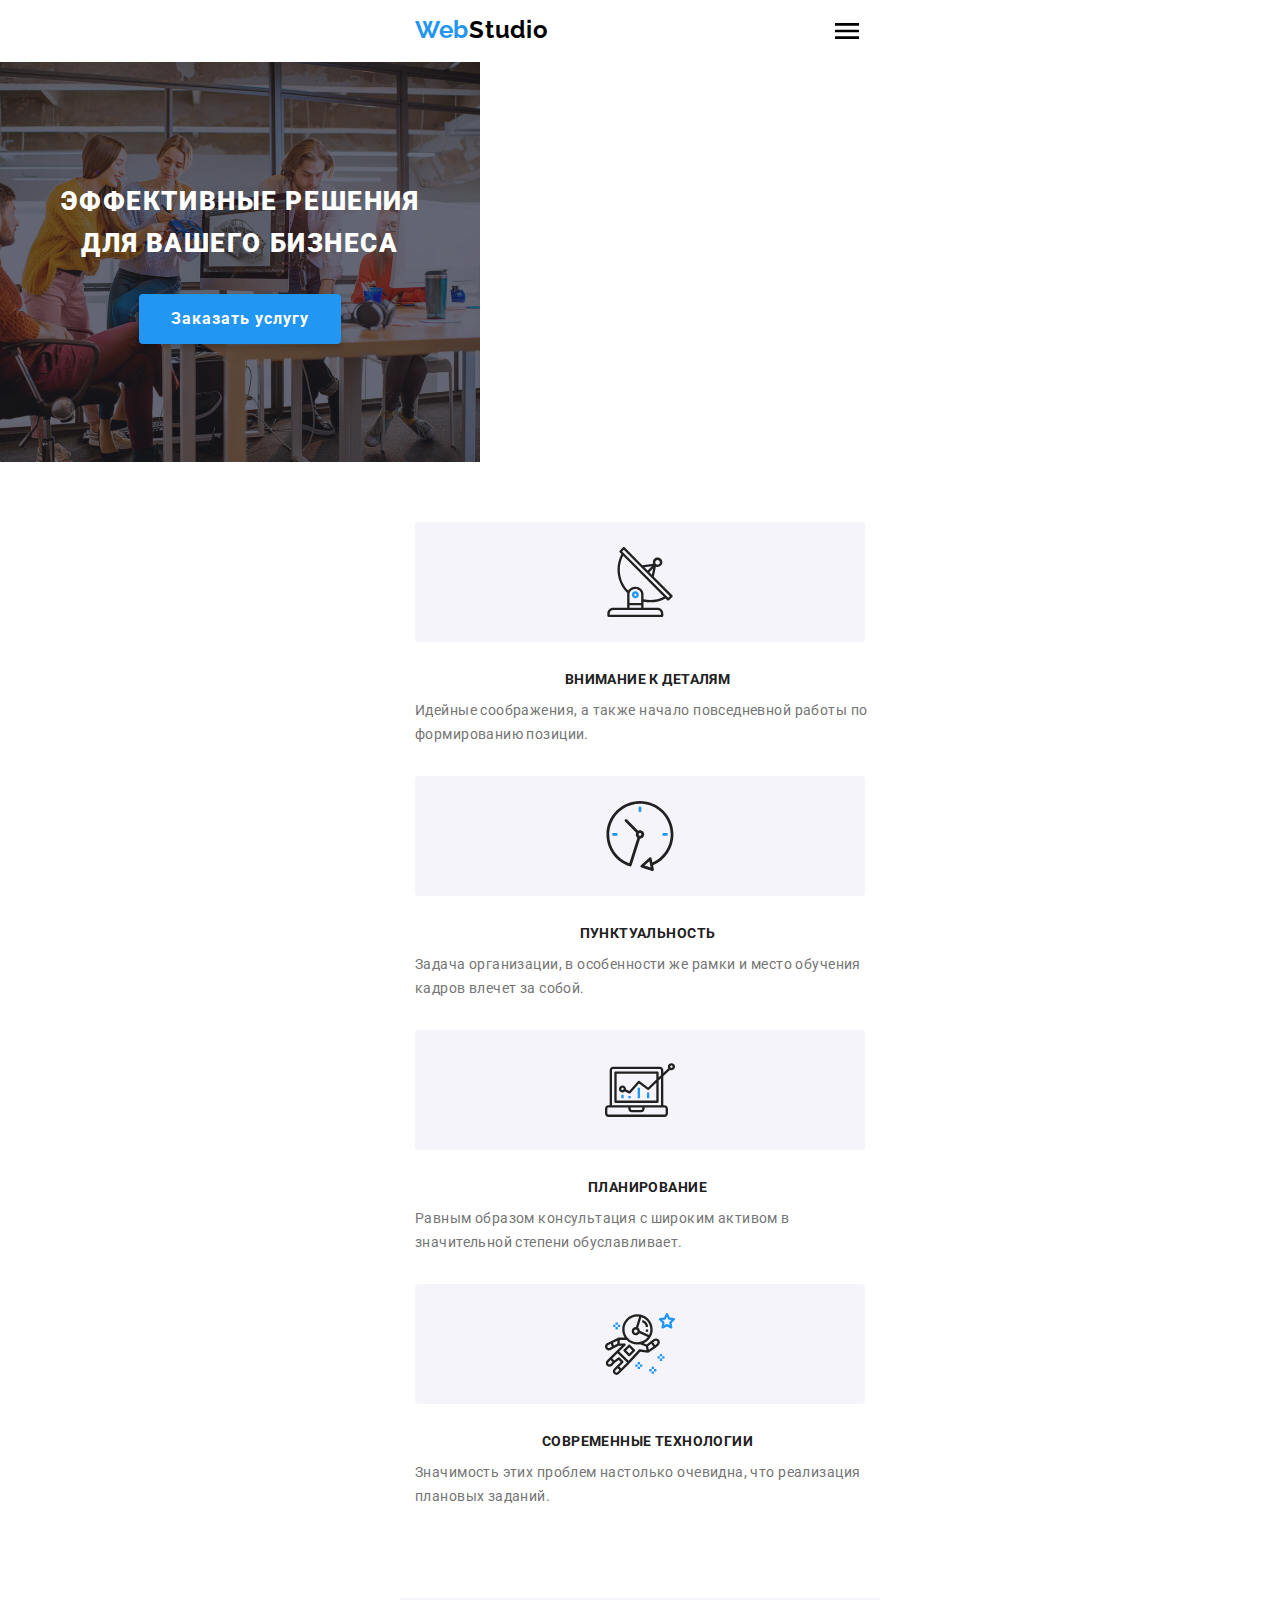
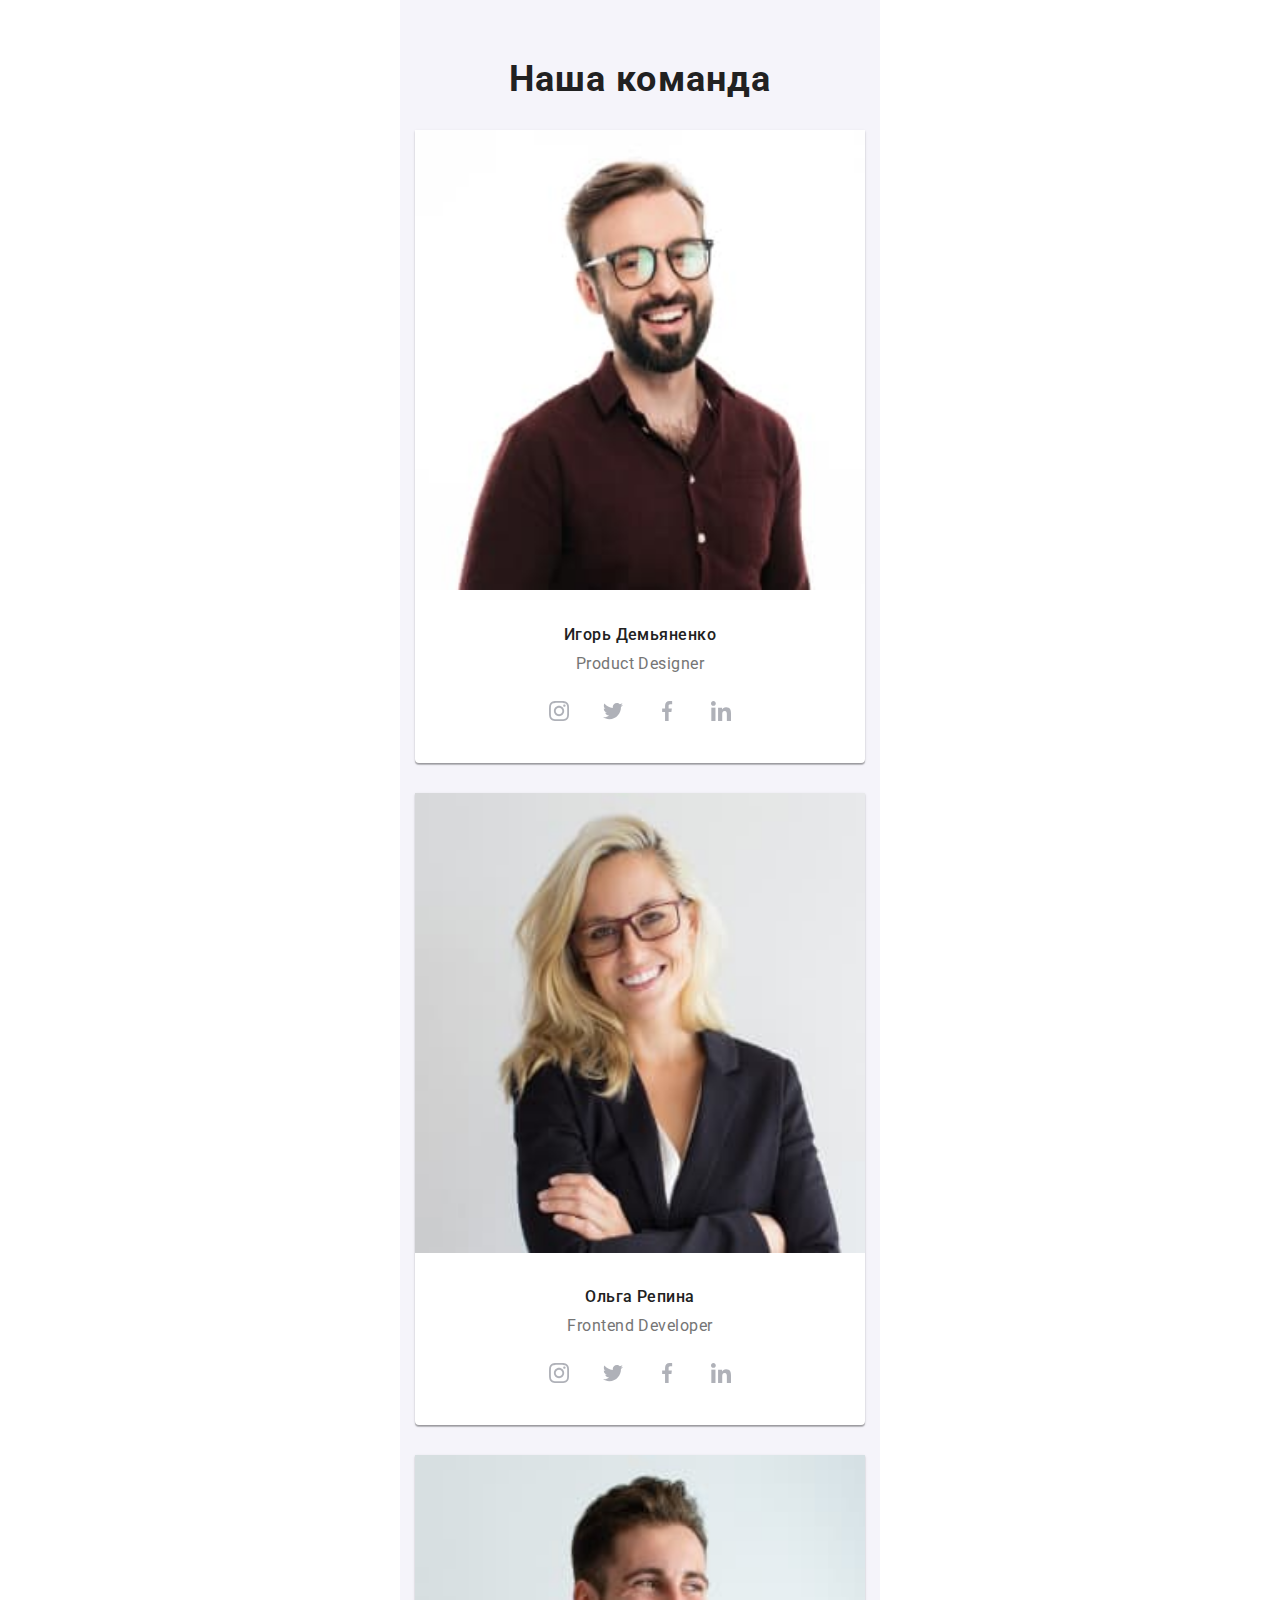
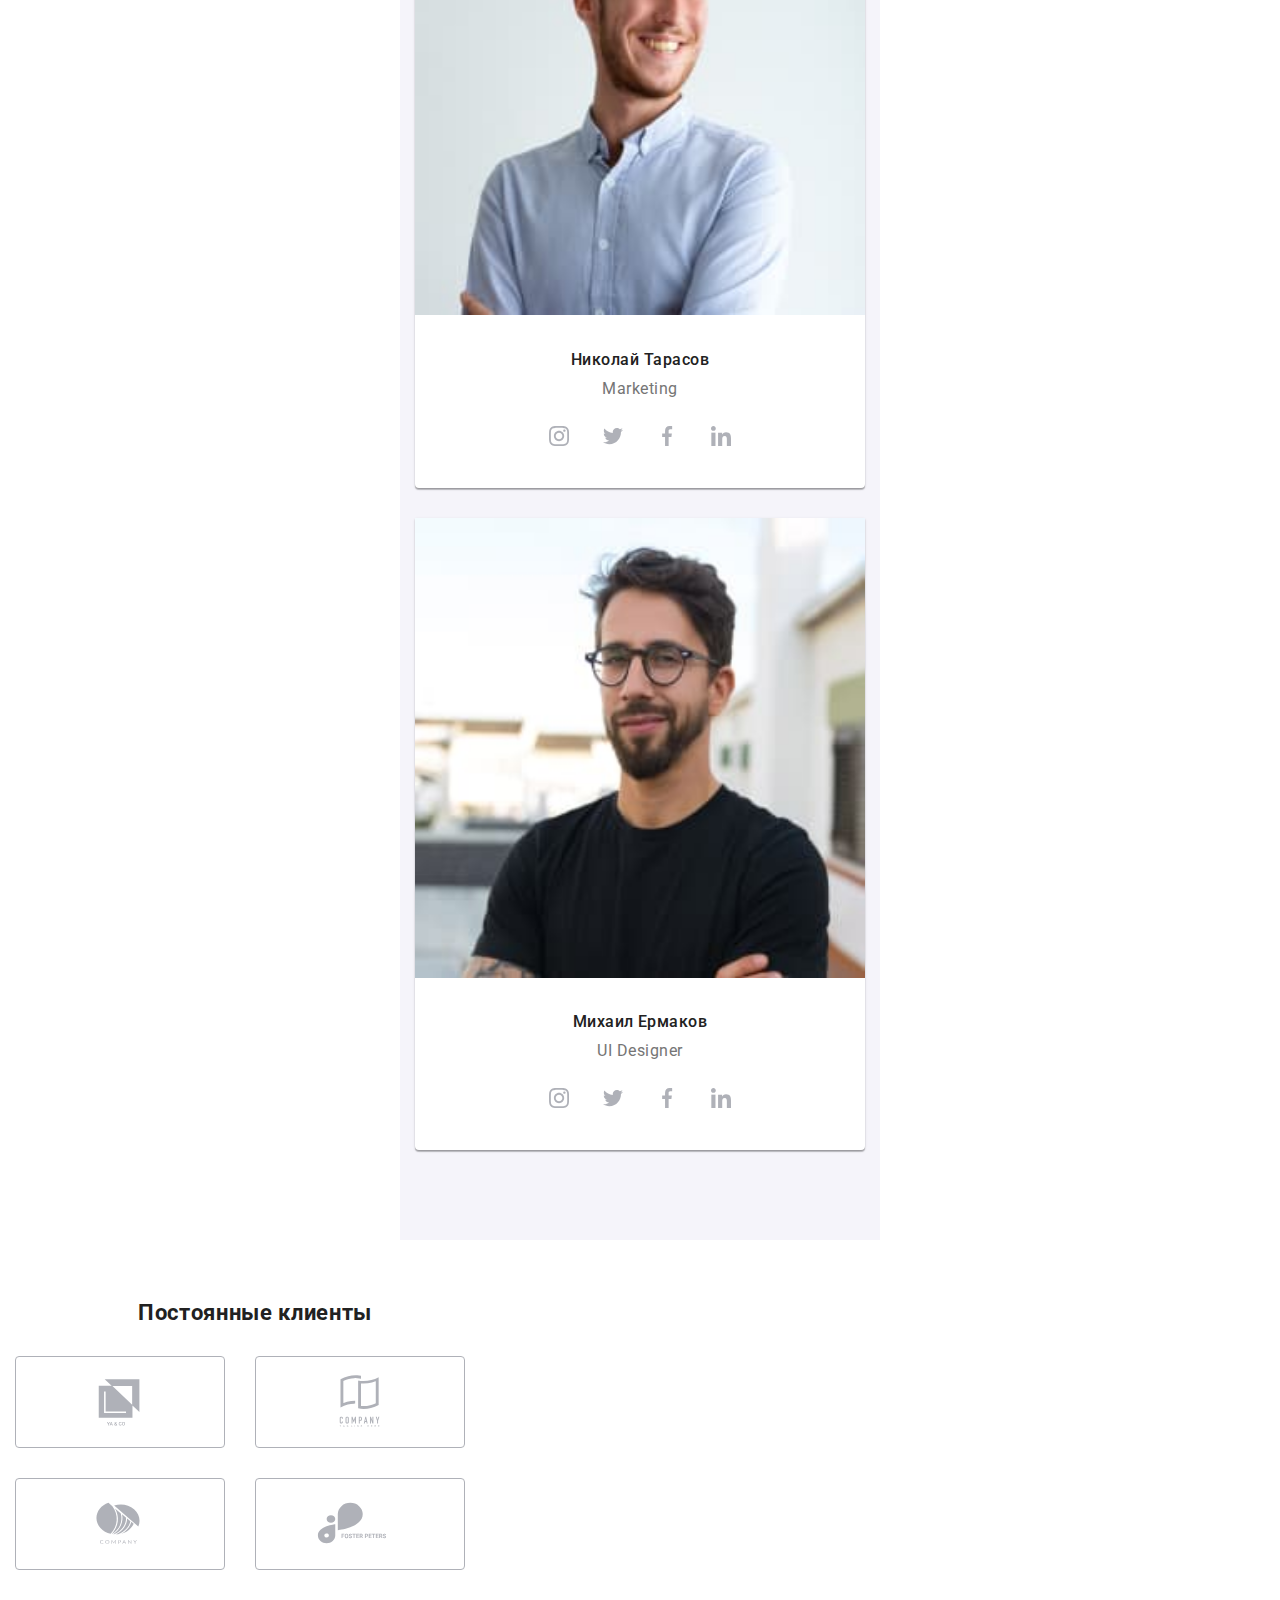
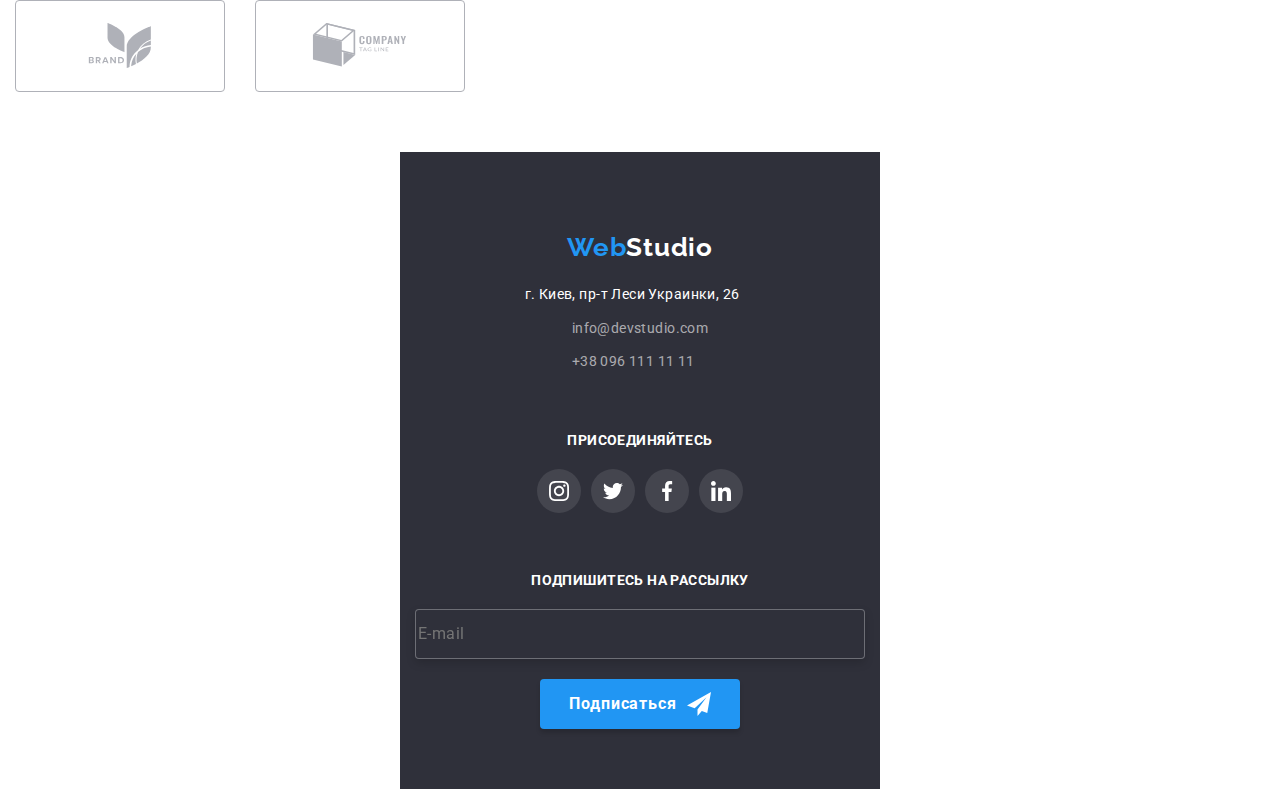
==== index.html @ adb65538 "ДЗ-8 готово к сдачи" ====
<!DOCTYPE html>
<html lang="ru">

<head>
    <meta charset="UTF-8">
    <meta http-equiv="X-UA-Compatible" content="IE=edge">
    <meta name="viewport" content="width=device-width, initial-scale=1.0">
    <title>Главная</title>
    <link rel="stylesheet" href="https://cdnjs.cloudflare.com/ajax/libs/modern-normalize/1.0.0/modern-normalize.min.css"> <!--==NORMALIZE==-->
    <link rel="stylesheet" href="./css/main.min.css"> <!--==MY STYLES==-->
    <link rel="preconnect" href="https://fonts.gstatic.com"> <!--==GOOGLE FONTS==-->
    <link href="https://fonts.googleapis.com/css2?family=Raleway:wght@700&family=Roboto:wght@400;500;700;900&display=swap" rel="stylesheet"> <!--==GOOGLE FONTS==-->
</head>

<body>
<!--========HEADER========================-->
    <header>
        <div class="position-header container">
            <nav class="navigation-bar">
                <a href="index.html"><span class="logo__three-letters">Web</span>Studio</a>
                <ul class="navigation-link">
                    <li class="navigation-link__position active-page"><a class="navigation-bar__studio" href="index.html">Студия</a></li>
                    <li class="navigation-link__position"><a class="navigation-bar__portfolio" href="portfolio.html">Портфолио</a></li>
                    <li class="navigation-link__position"><a class="navigation-bar__contacts" href="">Контакты</a></li>
                </ul>
                <div class="navigation-bar__mobile-menu">
                    <button class="navigation-bar__menu-position" type="button" data-menu-open>
                        <svg width="24px" height="16px">
                            <use href="./img/sprite.svg#menu"></use>
                        </svg>
                    </button>
                </div>
            </nav>
                <div class="mail-phone__position">
                    <ul class="position-link__mail">
                        <li class="position-mail-phone">     
                            <a class="navigation-bar__mail-phone" href="mailto:info@devstudio.com">info@devstudio.com
                                <svg class="mail-phone__logo" width="16px" height="12px">
                                    <use href="./img/sprite.svg#mail"></use>
                                </svg>
                                </a>
                        </li>
                        <li class="position-mail-phone"><a class="navigation-bar__mail-phone" href="tel:+380961111111">+38 096 111 11 11
                                <svg class="mail-phone__logo" width=10px height=16px>
                                    <use href="./img/sprite.svg#phone"></use>
                                </svg>
                            </a>
                        </li>
                    </ul>
                </div>
        </div>
    </header>
<!--========HERO========================-->  
        <section class="business-background">
            <div class="container">
                <h1 class="business">Эффективные решения<br> для вашего бизнеса</h1>
                <button class="button-service" type="button" data-modal-open>Заказать услугу</button>
            </div>
        </section>
<!--========WAYS FOR BUSINESS========================-->  
    <section class="ways-section-position">
        <div class="container">
            <h2 class="visually-hidden">Способы решения для бизнеса</h2>
                <ul class="ways-position">
                    <li class="ways-card-position">
                        <a class="ways-logo-position" href="./">
                            <svg class="ways-logo" width=70px height=70px>
                                <use href="./img/sprite.svg#antenna"></use>    
                            </svg>
                        </a> 
                        <h3 class="ways">Внимание к деталям</h3>
                        <p class="ways-option">Идейные соображения, а также начало повседневной работы по формированию позиции.</p>
                    </li>
                    <li class="ways-card-position">
                        <a class="ways-logo-position" href="./">
                            <svg class="ways-logo" width=70px height=70px>
                                <use href="./img/sprite.svg#clock"></use>
                            </svg>
                        </a>
                        <h3 class="ways">Пунктуальность</h3>
                        <p class="ways-option">Задача организации, в особенности же рамки и место обучения кадров влечет за собой.</p>
                    </li>
                    <li class="ways-card-position">
                        <a class="ways-logo-position" href="./">
                            <svg class="ways-logo" width=70px height=70px>
                                <use href="./img/sprite.svg#diagram"></use>
                            </svg>
                        </a>
                        <h3 class="ways">Планирование</h3>
                        <p class="ways-option">Равным образом консультация с широким активом в значительной степени обуславливает.</p>
                    </li>
                    <li class="ways-card-position">
                        <a class="ways-logo-position" href="./">
                            <svg class="ways-logo" width=70px height=70px>
                                <use href="./img/sprite.svg#astronaut"></use>
                            </svg>
                        </a>
                        <h3 class="ways">Современные технологии</h3>
                        <p class="ways-option">Значимость этих проблем настолько очевидна, что реализация плановых заданий.</p>
                    </li>
                </ul>
        </div>
    </section>
<!--========OUR WORK========================-->    
    <section class="our-work-position">
        <div class="container">
            <h2 class="our-work">Чем мы занимаемся</h2>
            <ul class="our-work-image">
                <li><img src="./img/maket_1.jpg" alt="Стол с компъютером и таблицей" width="370" height="294">
                    <p class="our-work-description">Десктопные приложения</p>
                </li>
                <li><img src="./img/maket_2.jpg" alt="Ноутбук с телефоном в руках" width="370" height="294">
                    <p class="our-work-description">Мобильные приложения</p>
                </li>
                <li><img src="./img/maket_3.jpg" alt="Планшет с матрицей цветов" width="370" height="294">
                    <p class="our-work-description">Дизайнерские решения</p>
                </li>
            </ul>
        </div>
    </section>
<!--========OUR TEAM========================-->      
    <section class="our-team-position container">
        <div>
            <h2 class="our-team">Наша команда</h2>
            <ul class="our-team-members">
                <li class="member-card">
                    <img class="member-mobile-photo" src="./img/igor_demyianenko.jpg" alt="Игорь Демьяненко" width="270" height="260">
                    <p class="team-member">Игорь Демьяненко</p>
                    <p class="member-profession">Product Designer</p>
                    <div class="member-logo-position">
                        <a class="member-logo-background" href="./">
                            <svg class="member-logo" width=20px height=20px>
                                <use href="./img/sprite.svg#instagram"></use>
                            </svg>
                        </a>
                        <a class="member-logo-background" href="./">
                            <svg class="member-logo" width=20px height=20px>
                                <use href="./img/sprite.svg#twitter"></use>
                            </svg>
                        </a>
                        <a class="member-logo-background" href="./">
                            <svg class="member-logo" width=20px height=20px>
                                <use href="./img/sprite.svg#facebook"></use>
                            </svg>
                        </a>
                        <a class="member-logo-background" href="./">
                            <svg class="member-logo" width=20px height=20px>
                                <use href="./img/sprite.svg#linkedin"></use>
                            </svg>
                        </a>
                    </div>
                </li>
                <li class="member-card">
                    <img class="member-mobile-photo" src="./img/olga_repina.jpg" alt="Ольга Репина" width="270" height="260">
                    <p class="team-member">Ольга Репина</p> 
                    <p class="member-profession">Frontend Developer</p>
                    <div class="member-logo-position">
                        <a class="member-logo-background" href="./">
                            <svg class="member-logo" width=20px height=20px>
                                <use href="./img/sprite.svg#instagram"></use>
                            </svg>
                        </a>
                        <a class="member-logo-background" href="./">
                            <svg class="member-logo" width=20px height=20px>
                                <use href="./img/sprite.svg#twitter"></use>
                            </svg>
                        </a>
                        <a class="member-logo-background" href="./">
                            <svg class="member-logo" width=20px height=20px>
                                <use href="./img/sprite.svg#facebook"></use>
                            </svg>
                        </a>
                        <a class="member-logo-background" href="./">
                            <svg class="member-logo" width=20px height=20px>
                                <use href="./img/sprite.svg#linkedin"></use>
                            </svg>
                        </a>
                    </div>
                </li>
                <li class="member-card">
                    <img class="member-mobile-photo" src="./img/nykolay_tarasov.jpg" alt="Николай Тарасов" width="270" height="260">
                    <p class="team-member">Николай Тарасов</p> 
                    <p class="member-profession">Marketing</p>
                    <div class="member-logo-position">
                        <a class="member-logo-background" href="./">
                            <svg class="member-logo" width=20px height=20px>
                                <use href="./img/sprite.svg#instagram"></use>
                            </svg>
                        </a>
                        <a class="member-logo-background" href="./">
                            <svg class="member-logo" width=20px height=20px>
                                <use href="./img/sprite.svg#twitter"></use>
                            </svg>
                        </a>
                        <a class="member-logo-background" href="./">
                            <svg class="member-logo" width=20px height=20px>
                                <use href="./img/sprite.svg#facebook"></use>
                            </svg>
                        </a>
                        <a class="member-logo-background" href="./">
                            <svg class="member-logo" width=20px height=20px>
                                <use href="./img/sprite.svg#linkedin"></use>
                            </svg>
                        </a>
                    </div>
                </li>
                <li class="member-card">
                    <img class="member-mobile-photo" src="./img/mykhail_ermakov.jpg" alt="Михаил Ермаков" width="270" height="260">
                    <p class="team-member">Михаил Ермаков</p>
                    <p class="member-profession">UI Designer</p>
                    <div class="member-logo-position">
                        <a class="member-logo-background" href="./">
                            <svg class="member-logo" width=20px height=20px>
                                <use href="./img/sprite.svg#instagram"></use>
                            </svg>
                        </a>
                        <a class="member-logo-background" href="./">
                            <svg class="member-logo" width=20px height=20px>
                                <use href="./img/sprite.svg#twitter"></use>
                            </svg>
                        </a>
                        <a class="member-logo-background" href="./">
                            <svg class="member-logo" width=20px height=20px>
                                <use href="./img/sprite.svg#facebook"></use>
                            </svg>
                        </a>
                        <a class="member-logo-background" href="./">
                            <svg class="member-logo" width=20px height=20px>
                                <use href="./img/sprite.svg#linkedin"></use>
                            </svg>
                        </a>
                    </div>
                </li>
            </ul>
        </div>
    </section>

    <!--=========OUR CLIENTS====================-->
    <section class="our-clients container">
        <div>
            <h2 class="clients-name-section">Постоянные клиенты</h2>
        <div class="clients-position">
            <a class="clients-logo__position" href="#">
                <svg class="clients-logo" width=106px height=60px>
                    <use href="./img/sprite.svg#client1"></use>
                </svg>
            </a>
            <a class="clients-logo__position" href="#">
                <svg class="clients-logo" width=106px height=60px>
                    <use href="./img/sprite.svg#client2"></use>
                </svg>
            </a>
            <a class="clients-logo__position" href="#">
                <svg class="clients-logo" width=106px height=60px>
                    <use href="./img/sprite.svg#client3"></use>
                </svg>
            </a>
            <a class="clients-logo__position" href="#">
                <svg class="clients-logo" width=106px height=60px>
                    <use href="./img/sprite.svg#client4"></use>
                </svg>
            </a>
            <a class="clients-logo__position" href="#">
                <svg class="clients-logo" width=106px height=60px>
                    <use href="./img/sprite.svg#client5"></use>
                </svg>
            </a>
            <a class="clients-logo__position" href="#">
                <svg class="clients-logo" width=106px height=60px>
                    <use href="./img/sprite.svg#client6"></use>
                </svg>
            </a>
        </div></div>
    </section>

<!--========FOOTER========================-->      
    <footer class="footer__position container">
        <div>
            <div class="footer__position-link-sign">
                <div class="footer__position-address-link-sign">
                    <address class="address-mobile-position">
                        <div class="footer__position-address-link">
                            <a class="footer-link" href="index.html"><span class="logo__three-letters">Web</span>Studio</a>                  
                            <p class="footer__living">г. Киев, пр-т Леси Украинки, 26</p>
                            <ul>    
                                <li class="footer-address__mail-position"><a class="address-mail" href="mailto:info@devstudio.com">info@devstudio.com</a></li>
                                <li class="footer-address__phone-position"><a class="address-phone" href="tel:+380961111111">+38 096 111 11 11</a></li>
                            </ul>
                        </div>
                    </address>
                    </div>
                        <div class="footer__position-subscribe">
                            <h2 class="footer__link-sign">присоединяйтесь</h2>
                            <div class="footer__sign-logo-position">
                                <a class="footer__sign-logo-background" href="./">
                                    <svg class="footer__sign-logo" width=20px height=20px>
                                        <use href="./img/sprite.svg#instagram"></use>
                                    </svg>
                                </a>
                                <a class="footer__sign-logo-background" href="./">
                                    <svg class="footer__sign-logo" width=20px height=20px>
                                        <use href="./img/sprite.svg#twitter"></use>
                                    </svg>
                                </a>
                                <a class="footer__sign-logo-background" href="./">
                                    <svg class="footer__sign-logo" width=20px height=20px>
                                        <use href="./img/sprite.svg#facebook"></use>
                                    </svg>
                                </a>
                                <a class="footer__sign-logo-background" href="./">
                                    <svg class="footer__sign-logo" width=20px height=20px>
                                        <use href="./img/sprite.svg#linkedin"></use>
                                    </svg>
                                </a>
                            </div>
                        </div>
                    <div class="footer__subscribe-position-btn">
                        <label class="footer-subscribe">
                            <p class="footer__subscribe-position">Подпишитесь на рассылку</p>
                            <span class="footer__input-position">
                                <input type="text" class="footer-subscribe__input" name="mail-client-subscribe" minlength="5"
                                    pattern="[a-zA-Za-0-9]-[@]-[a-zA-Za]-[.]-[a-zA-Za]" placeholder="E-mail"
                                    title="Почта должна содержать символы латиницы с использованием знака @" required>
                            </span>
                        </label>
                        <div class="footer-subscribe__button-position">
                            <button type="submit" class="footer-subscribe__button">Подписаться
                                <svg class="footer-subscribe__icon" width=24px height=24px>
                                    <use href="./img/sprite.svg#send"></use>
                                </svg>
                            </button>
                        </div>
                    </div>
                    <!--<input type="checkbox" class="modal-form-checkbox visually-hidden" id="accept-policy">
                    <label for="accept-policy" class="modal-form-checkbox-label">Соглашаюсь с рассылкой и принимаю&nbsp;<a href="#"
                            class="modal-form-label-link">Условия договора</a></label>
                    <button type="submit" class="modal-form-button">Отправить</button>-->
                </div>
            </div>
    </footer>

    <!--==============================BACKDROP==========================-->

    <div class="backdrop is-hidden" data-modal>
        <div class="modal">
            <button class="close-button" type="button" data-modal-close>
                <svg width=11px height=11px>
                    <use href="./img/sprite.svg#close"></use>
                </svg>
            </button>
            <form action="#" class="position-form">
                <p class="data-form">Оставьте свои данные, мы вам перезвоним</p>
                <label class="modal-form__position">
                    Имя
                    <span class="modal-form__position-name">
                        <input type="text" class="modal__input-form" name="user-name" minlength="2" pattern="[a-zA-Za-яёА-ЯЁ]+"
                            title="Имя должно содержать символы кирилицы или латиницы" required>
                        <svg class="modal-form__icon" width=12px height=12px>
                            <use href="./img/sprite.svg#name"></use>
                        </svg>
                    </span>
                </label>
                <label class="modal-form__position">
                    Телефон
                    <span class="modal-form__position-name">
                        <input type="text" class="modal__input-form" name="number-client" minlength="7" pattern="[0-9]{3}-[0-9]{3}-[0-9]{2}-[0-9]{2}"
                            title="096-000-00-00" required>
                        <svg class="modal-form__icon" width=13px height=13px>
                            <use href="./img/sprite.svg#phonenumber"></use>
                        </svg>
                    </span>
                </label>
                <label class="modal-form__position">
                    Почта
                    <span class="modal-form__position-name">
                        <input type="text" class="modal__input-form" name="mail-client" minlength="5"
                            pattern="[a-zA-Za-0-9]-[@]-[a-zA-Za]-[.]-[a-zA-Za]" title="Почта должна содержать символы латиницы с использованием знака @" required>
                        <svg class="modal-form__icon" width=15px height=12px>
                            <use href="./img/sprite.svg#email"></use>
                        </svg>
                    </span>
                </label>
                <label class="modal-form__position">
                    Комментарий
                    <textarea name="user-message" class="modal__textarea-form" placeholder="Введите текст"></textarea>
                </label>
                <label class="modal-button__position">
                    <input type="checkbox" class="modal-form__checkbox visually-hidden" id="accept-policy">
                    <label for="accept-policy" class="modal-form__checkbox-label">&nbsp;Соглашаюсь с рассылкой и принимаю&nbsp; 
                        <a href="#" class="modal-form__label-link">Условия договора</a></label>
                    
                </label>
                <div class="modal-form__button-position">
                    <button type="submit" class="modal-form__button">Отправить</button>
                </div>
                </form>
        </div>
    </div>
<!--==========MOBILE MENU================================-->
    <div class="menu container" data-menu>
                <button class="close-button-menu" type="button" data-menu-close>
                    <svg width=18px height=18px>
                        <use href="./img/sprite.svg#close"></use>
                    </svg>
                </button>
                <ul class="mobile-menu__navigation">
                    <li class="mobile-menu__link"><a class="mobile-menu__link-position" href="index.html">Студия</a>
                    </li>
                    <li class="mobile-menu__link"><a class="mobile-menu__link-position" href="portfolio.html">Портфолио</a></li>
                    <li class="mobile-menu__link"><a class="mobile-menu__link-position" href="">Контакты</a></li>
                </ul>
                <div class="">
                    <ul class="mobile-menu__mail-phone-position">
                        <li class="mobile-menu__phone-position">
                            <a class="mobile-menu__phone" href="tel:+380961111111">+38 096 111 11 11</a>
                        </li>
                        <li class="mobile-menu__mail-position">
                            <a class="mobile-menu__mail" href="mailto:info@devstudio.com">info@devstudio.com</a>
                        </li>
                    </ul>
                </div>
                <div>
                    <ul class="social-links-position">
                        <li class="social-links-after"><a class="social-links" href="#">Instagram</a></li>
                        <li class="social-links-after"><a class="social-links" href="#">Twitter</a></li>
                        <li class="social-links-after"><a class="social-links" href="#">Facebook</a></li>
                        <li class="social-links-after"><a class="social-links" href="#">Linkedin</a></li>
                    </ul>
                </div>
            </div>
       


    <script src="./js/modal.js"></script>
    <script src="./js/menu.js"></script>
</body>

</html>
---- css/main.min.css ----
.visually-hidden{position:absolute !important;clip:rect(1px 1px 1px 1px);clip:rect(1px, 1px, 1px, 1px);padding:0 !important;border:0 !important;height:1px !important;width:1px !important;overflow:hidden}.hiden-h2{display:none}:root{--main-color: #212121;--main-color-hover-focus: #2196f3;--secondary-color-for-text: #757575;--main-font-family: "Raleway", sans-serif;--main-font-style: normal;--main-font-weight: 700;--secondary-font-weight: 400;--thread-font-weight: 500;--forthly-font-weight: 900;--secondary-main-font-family: "Roboto", sans-serif;--color-btn-for-active: #188ce8;--footer-background: #2f303a;--color-text-for-dark-theme: #ffffff;--background-color-for-backdrop: #ffffff;--color-for-radius-subscribe: #2f303a;--color-for-links-of-navigation: #000000;--color-clients-logo: #afb1b8;--background-color-our-team: #f5f4fa;--background-color-member-card: #ffffff;--background-color-ways-logo: #f5f4fa}a{text-decoration:none}ul{list-style:none}h1,h2,h3,h4,h5,h6,p{margin-top:0px;margin-bottom:0px}ul,ol{margin-top:0px;margin-bottom:0px;padding-left:0px}textarea{resize:none}.container{width:480px;margin:0 auto;padding:0 auto}@media screen and (min-width: 481px) and (max-width: 768px){.container{width:768px;margin:0 auto;padding:0 15px}}@media screen and (min-width: 769px) and (max-width: 1200px){.container{width:1200px;margin:0 auto;padding:0 15px}}.active-page::after{display:none}@media screen and (min-width: 481px) and (max-width: 768px){.active-page::after{display:flex;content:"";background-color:var(--main-color-hover-focus);border-radius:2px;margin-top:28px;height:4px}}@media screen and (min-width: 769px) and (max-width: 1200px){.active-page::after{display:flex;content:"";background-color:var(--main-color-hover-focus);border-radius:2px;margin-top:28px;height:4px}}.button-service{font-family:var(--secondary-main-font-family);font-style:var(--main-font-style);font-weight:var(--main-font-weight);font-size:16px;line-height:1.88;display:flex;letter-spacing:0.06em;color:var(--color-text-for-dark-theme);background-color:var(--main-color-hover-focus);box-shadow:0px 4px 4px rgba(0,0,0,0.15);border-radius:4px;border:0px;padding:10px 32px 10px 32px;margin:auto}@media screen and (min-width: 481px) and (max-width: 768px){.button-service{font-family:var(--secondary-main-font-family);font-style:var(--main-font-style);font-weight:var(--main-font-weight);font-size:16px;line-height:1.88;display:flex;letter-spacing:0.06em;color:var(--color-text-for-dark-theme);background-color:var(--main-color-hover-focus);box-shadow:0px 4px 4px rgba(0,0,0,0.15);border-radius:4px;border:0px;padding:10px 32px 10px 32px;margin:auto}}@media screen and (min-width: 769px) and (max-width: 1200px){.button-service{font-family:var(--secondary-main-font-family);font-style:var(--main-font-style);font-weight:var(--main-font-weight);font-size:16px;line-height:1.88;display:flex;letter-spacing:0.06em;color:var(--color-text-for-dark-theme);background-color:var(--main-color-hover-focus);box-shadow:0px 4px 4px rgba(0,0,0,0.15);border-radius:4px;border:0px;padding:10px 32px 10px 32px;margin:auto}}.business-background{background-image:linear-gradient(rgba(47,48,58,0.4), rgba(47,48,58,0.4)),url("../img/mobile_background.png");background-size:cover;width:max-content;height:max-content;padding-bottom:118px;padding-top:118px}@media screen and (min-width: 481px) and (max-width: 768px){.business-background{background-image:linear-gradient(rgba(47,48,58,0.4), rgba(47,48,58,0.4)),url("../img/background_img_laptop.png");background-size:cover;width:max-content;height:max-content;padding-bottom:118px;padding-top:118px}}@media screen and (min-width: 769px) and (max-width: 1200px){.business-background{background-image:linear-gradient(rgba(47,48,58,0.4), rgba(47,48,58,0.4)),url("../img/img_backgraund.png");background-size:cover}}@keyframes animation-backdrop{0%{transform:scale(0.25)}25%{transform:scale(0.5)}50%{transform:scale(0.75)}75%{transform:scale(1)}90%{transform:scale(1.15)}100%{transform:scale(1)}}.backdrop{position:fixed;top:0px;left:0px;width:100%;height:100%;background-color:rgba(0,0,0,0.2)}.modal{position:absolute;left:50%;top:50%;width:450px;background-color:var(--background-color-for-backdrop);transform:translate(-50%, -50%);animation-name:animation-backdrop;animation-duration:300ms}.close-button{position:absolute;top:8px;right:8px;border:1px solid rgba(0,0,0,0.1);box-sizing:border-box;border-radius:50%;background-color:transparent;cursor:pointer;padding:0px;width:30px;height:30px;display:flex;justify-content:center;align-items:center}.close-button:hover,.close-button:focus{fill:var(--main-color-hover-focus)}.is-hidden{opacity:0;visibility:hidden;pointer-events:none}.position-form{padding-left:40px;padding-top:40px;padding-right:40px;margin:0;padding-bottom:40px}.data-form{font-family:var(--secondary-main-font-family);font-style:var(--main-font-style);font-weight:var(--main-font-weight);font-size:20px;line-height:1.5;text-align:center;letter-spacing:0.03em;color:var(--main-color)}.modal-form__position{display:flex;flex-direction:column;margin-top:10px;font-family:var(--secondary-main-font-family);font-style:var(--main-font-style);font-weight:400;font-size:12px;line-height:1.17;letter-spacing:0.01em;color:var(--secondary-color-for-text)}.modal-form__position-name{position:relative;display:block;margin-top:4px}.modal-form__position-name:hover .modal-form__icon,.modal-form__position-name.modal-form__icon{fill:var(--main-color-hover-focus);cursor:pointer;transition-timing-function:0.4,0,0.2,1}.modal__input-form{width:370px;height:40px;border-radius:5px;border:1px solid rgba(33,33,33,0.2);box-sizing:border-box;border-radius:4px;padding-left:42px;cursor:pointer;transition-duration:250ms}.modal__input-form:hover,.modal__input-form:focus{border-color:var(--main-color-hover-focus);cursor:pointer;transition-timing-function:0.4,0,0.2,1}.modal-form__icon{position:absolute;left:12px;top:12px;fill:var(--main-color)}.modal__textarea-form{width:370px;height:120px;margin-top:4px;border:1px solid rgba(33,33,33,0.2);box-sizing:border-box;border-radius:4px;padding-left:16px;padding-top:12px;cursor:pointer}.modal__textarea-form:hover,.modal__textarea-form:focus{border-color:var(--main-color-hover-focus);transition-duration:250ms}.modal-form__checkbox-label{font-family:var(--secondary-main-font-family);font-style:var(--main-font-style);font-weight:var(--secondary-font-weight);font-size:12px;line-height:1.71;letter-spacing:0.03em;color:var(--secondary-color-for-text);display:flex;align-items:baseline;justify-content:center}.modal-form__checkbox-label::before{display:block;content:"";border-radius:2px;border:1px solid var(--main-color);width:16px;height:15px;cursor:pointer}.modal-form__checkbox{margin-top:20px}.modal-form__checkbox:checked+.modal-form__checkbox-label::before{box-shadow:inset 0 0 0 1px var(--main-color-hover-focus);background-image:url("../img/Vector.svg");background-position:1px 2px;background-color:var(--main-color-hover-focus)}.modal-form__button{font-family:var(--secondary-main-font-family);font-style:var(--main-font-style);font-weight:var(--main-font-weight);font-size:16px;line-height:1.88;letter-spacing:0.06em;color:var(--color-text-for-dark-theme);background-color:var(--main-color-hover-focus);box-shadow:0px 4px 4px rgba(0,0,0,0.15);border-radius:4px;border:0px;width:200px;height:50px;margin-top:30px;text-align:center;cursor:pointer;transition-duration:250ms}.modal-form__button:hover,.modal-form__button:focus{background-color:var(--color-btn-for-active);box-shadow:0px 4px 4px rgba(0,0,0,0.15);border-radius:4px;transition-timing-function:0.4,0,0.2,1}.modal-form__button-position{display:flex;justify-content:center}.modal-form__label-link{text-decoration:underline;color:var(--main-color-hover-focus);font-family:var(--secondary-main-font-family);font-style:var(--main-font-style);font-weight:var(--secondary-font-weight)}.modal-button__position{display:block;margin-top:20px}@media screen and (min-width: 769px) and (max-width: 1200px){@keyframes animation-backdrop{0%{transform:scale(0.25)}25%{transform:scale(0.5)}50%{transform:scale(0.75)}75%{transform:scale(1)}90%{transform:scale(1.15)}100%{transform:scale(1)}}.backdrop{position:fixed;top:0;left:0;width:100%;height:100%;background-color:rgba(0,0,0,0.2)}.modal{position:absolute;left:50%;top:50%;width:528px;height:581px;background-color:var(--background-color-for-backdrop);transform:translate(-50%, -50%);animation-name:animation-backdrop;animation-duration:300ms}.close-button{position:absolute;top:8px;right:8px;border:1px solid rgba(0,0,0,0.1);box-sizing:border-box;border-radius:50%;background-color:transparent;cursor:pointer;padding:0px;width:30px;height:30px;display:flex;justify-content:center;align-items:center}.close-button:hover,.close-button:focus{fill:var(--main-color-hover-focus)}.is-hidden{opacity:0;visibility:hidden;pointer-events:none}.position-form{padding-left:40px;padding-top:40px;padding-right:40px;margin:0;padding-bottom:40px}.data-form{font-family:var(--secondary-main-font-family);font-style:var(--main-font-style);font-weight:var(--main-font-weight);font-size:20px;line-height:1.15;text-align:center;letter-spacing:0.03em;color:var(--main-color)}.modal-form__position{display:flex;flex-direction:column;margin-top:12px;font-family:var(--secondary-main-font-family);font-style:var(--main-font-style);font-weight:400;font-size:12px;line-height:1.17;letter-spacing:0.01em;color:var(--secondary-color-for-text)}.modal-form__position-name{position:relative;display:block;margin-top:4px}.modal-form__position-name:hover .modal-form__icon,.modal-form__position-name.modal-form__icon{fill:var(--main-color-hover-focus);cursor:pointer;transition-timing-function:0.4,0,0.2,1}.modal__input-form{width:448px;height:40px;border-radius:5px;border:1px solid rgba(33,33,33,0.2);box-sizing:border-box;border-radius:4px;padding-left:42px;cursor:pointer;transition-duration:250ms}.modal__input-form:hover,.modal__input-form:focus{border-color:var(--main-color-hover-focus);cursor:pointer;transition-timing-function:0.4,0,0.2,1}.modal-form__icon{position:absolute;left:12px;top:12px;fill:var(--main-color)}.modal__textarea-form{width:448px;height:120px;margin-top:4px;border:1px solid rgba(33,33,33,0.2);box-sizing:border-box;border-radius:4px;padding-left:16px;padding-top:12px;cursor:pointer}.modal__textarea-form:hover,.modal__textarea-form:focus{border-color:var(--main-color-hover-focus);transition-duration:250ms}.modal-form__checkbox-label{font-family:var(--secondary-main-font-family);font-style:var(--main-font-style);font-weight:400;font-size:14px;line-height:1.71;letter-spacing:0.03em;color:var(--secondary-color-for-text);display:flex;align-items:baseline;justify-content:center}.modal-form__checkbox-label::before{display:block;content:"";border-radius:2px;border:1px solid var(--main-color);width:16px;height:15px;cursor:pointer}.modal-form__checkbox{margin-top:20px}.modal-form__checkbox:checked+.modal-form__checkbox-label::before{box-shadow:inset 0 0 0 1px var(--main-color-hover-focus);background-image:url("../img/Vector.svg");background-position:1px 2px;background-color:var(--main-color-hover-focus)}.modal-form__button{font-family:var(--secondary-main-font-family);font-style:var(--main-font-style);font-weight:var(--main-font-weight);font-size:16px;line-height:1.88;letter-spacing:0.06em;color:var(--color-text-for-dark-theme);background-color:var(--main-color-hover-focus);box-shadow:0px 4px 4px rgba(0,0,0,0.15);border-radius:4px;border:0px;width:200px;height:50px;margin-top:30px;margin-left:124px;cursor:pointer;transition-duration:250ms}.modal-form__button:hover,.modal-form__button:focus{background-color:var(--color-btn-for-active);box-shadow:0px 4px 4px rgba(0,0,0,0.15);border-radius:4px;transition-timing-function:0.4,0,0.2,1}.modal-form__label-link{text-decoration:underline;color:var(--main-color-hover-focus)}.modal-button__position{display:block;margin-top:20px}}.menu{position:fixed;top:0;left:0;width:100%;height:100%;background-color:#ffffff;box-shadow:0px 4px 8px rgba(0,0,0,0.04),0px 2px 4px rgba(0,0,0,0.08),0px 1px 3px rgba(0,0,0,0.16);opacity:0;visibility:hidden;pointer-events:none}.menu.is-open{opacity:1;visibility:visible;pointer-events:auto}.close-button-menu{display:inline-flex;justify-content:flex-end;margin-left:450px;margin-top:10px;margin-right:15px;border:none;box-sizing:border-box;border-radius:50%;background-color:transparent;cursor:pointer;padding:0px;width:40px;height:40px}.close-button-menu:hover,.close-button-menu:focus{fill:var(--main-color-hover-focus)}.mobile-menu{position:absolute;animation-name:animation-backdrop;animation-duration:300ms;width:480px;height:796px}.mobile-menu__navigation{position:relative;display:flex;flex-direction:column;padding-left:40px;padding-top:48px;padding-bottom:48px}.mobile-menu__link{display:flex}.mobile-menu__link:not(:nth-last-child(1)){margin-bottom:32px}.mobile-menu__link-position{font-family:var(--secondary-main-font-family);font-style:var(--main-font-style);font-weight:var(--thread-font-weight);font-size:40px;line-height:1.18;letter-spacing:0.02em;color:var(--main-color)}.mobile-menu__link-position:hover,.mobile-menu__link-position:focus{color:var(--main-color-hover-focus)}.mobile-menu__mail-phone-position{display:flex;flex-direction:column;margin-top:302px;margin-left:40px;margin-bottom:64px}.mobile-menu__phone{font-family:var(--secondary-main-font-family);font-style:var(--main-font-style);font-weight:var(--thread-font-weight);font-size:34px;line-height:1.18;letter-spacing:0.02em;color:var(--main-color-hover-focus)}.mobile-menu__phone-position{margin-bottom:32px}.mobile-menu__mail{font-family:var(--secondary-main-font-family);font-style:var(--main-font-style);font-weight:var(--thread-font-weight);font-size:24px;line-height:1.17;letter-spacing:0.02em;color:var(--secondary-color-for-text)}.social-links{font-family:var(--secondary-main-font-family);font-style:var(--main-font-style);font-weight:var(--thread-font-weight);font-size:18px;line-height:1.22;letter-spacing:0.02em;color:var(--main-color-hover-focus)}.social-links-after:not(:last-child)::after{content:"";border:1px solid rgba(33,33,33,0.2);transform:rotate(90deg);margin-left:10px;margin-right:10px}.social-links-position{display:flex;margin-left:40px}@media screen and (min-width: 481px) and (max-width: 768px){.navigation-bar__mobile-menu{display:none}}@media screen and (min-width: 769px) and (max-width: 1200px){.navigation-bar__mobile-menu{display:none}}.logo__three-letters{color:var(--main-color-hover-focus)}.navigation-bar{font-family:var(--main-font-family);font-style:var(--main-font-style);font-weight:var(--main-font-weight);font-size:24px;line-height:1.19;letter-spacing:0.03em;color:var(--main-color);display:flex;justify-content:space-between}.navigation-bar a{color:var(--color-for-links-of-navigation)}.navigation-bar__contacts,.navigation-bar__portfolio,.navigation-bar__studio{display:none}.navigation-bar__mail-phone{display:none}.navigation-bar__menu-position{border:none;background-color:inherit}.position-header{padding-bottom:16px;padding-top:16px;padding-left:15px;padding-right:15px}.navigation-bar__menu-position:hover,.navigation-bar__menu-position:focus{fill:var(--main-color-hover-focus)}@media screen and (min-width: 481px) and (max-width: 768px){.position-header{display:flex;padding:21px 15px 0px 15px}.navigation-bar{display:flex;justify-content:flex-start}.navigation-bar__contacts,.navigation-bar__portfolio,.navigation-bar__studio{display:flex;color:var(--main-color);transition-duration:250ms;transition-timing-function:0.4,0,0.2,1}.navigation-bar__contacts:hover,.navigation-bar__contacts:focus,.navigation-bar__portfolio:hover,.navigation-bar__portfolio:focus,.navigation-bar__studio:hover,.navigation-bar__studio:focus{color:var(--main-color-hover-focus)}.navigation-bar__mail-phone{font-family:var(--secondary-main-font-family);font-style:var(--main-font-style);font-weight:var(--thread-font-weight);font-size:14px;line-height:1.14;letter-spacing:0.02em;color:var(--secondary-color-for-text);display:flex;flex-direction:row-reverse;margin-right:30px;flex-direction:row-reverse;transition-duration:250ms;transition-timing-function:0.4,0,0.2,1}.navigation-bar__mail-phone:hover{color:var(--main-color-hover-focus)}.navigation-bar__mail-phone:hover svg{fill:var(--main-color-hover-focus)}.navigation-bar__mail-phone:focus{color:var(--main-color-hover-focus)}.navigation-bar__mail-phone:focus svg{fill:var(--main-color-hover-focus)}.navigation-bar__mail-phone:focus{fill:var(--main-color-hover-focus)}.navigation-link{font-family:var(--secondary-main-font-family);font-style:var(--main-font-style);font-weight:var(--thread-font-weight);font-size:14px;line-height:1.14;letter-spacing:0.02em;color:var(--main-color);display:flex;margin-top:8px;margin-left:88px}.navigation-link__position:not(:last-child){margin-right:50px}.mail-phone__position{display:flex;margin-left:60px}.mail-phone__logo{margin-right:10px;fill:var(--secondary-color-for-text)}.position-link__mail{display:flex;flex-direction:column;align-items:flex-start}.position-mail-phone:nth-child(2){margin-top:10px}}@media screen and (min-width: 769px) and (max-width: 1200px){.navigation-bar{margin-top:24px;margin-left:215px}.navigation-bar__contacts,.navigation-bar__portfolio,.navigation-bar__studio{display:flex;color:var(--main-color);transition-duration:250ms;transition-timing-function:0.4,0,0.2,1}.navigation-bar__contacts:hover,.navigation-bar__portfolio:hover,.navigation-bar__studio:hover{color:var(--main-color-hover-focus)}.navigation-bar__contacts:focus,.navigation-bar__portfolio:focus,.navigation-bar__studio:focus{color:var(--main-color-hover-focus)}.navigation-bar__mail-phone{font-family:var(--secondary-main-font-family);font-style:var(--main-font-style);font-weight:var(--thread-font-weight);font-size:14px;line-height:1.14;letter-spacing:0.02em;color:var(--secondary-color-for-text);display:flex;flex-direction:row-reverse;margin-right:30px;display:flex;flex-direction:row-reverse;transition-duration:250ms;transition-timing-function:0.4,0,0.2,1}.navigation-bar__mail-phone:hover{color:var(--main-color-hover-focus)}.navigation-bar__mail-phone:hover svg{fill:var(--main-color-hover-focus)}.navigation-bar__mail-phone:focus{color:var(--main-color-hover-focus)}.navigation-bar__mail-phone:focus svg{fill:var(--main-color-hover-focus)}.navigation-bar__mail-phone:focus{fill:var(--main-color-hover-focus)}.position-header{display:flex;padding:0px 0px 0px 0px}.navigation-link{font-family:var(--secondary-main-font-family);font-style:var(--main-font-style);font-weight:var(--thread-font-weight);font-size:14px;line-height:1.14;letter-spacing:0.02em;color:var(--main-color);display:flex;margin-top:8px;margin-left:93px}.navigation-link__position:not(:last-child){margin-right:50px}.mail-phone__position{display:flex;margin-top:28px;margin-left:auto}.mail-phone__logo{margin-right:10px;fill:var(--secondary-color-for-text)}.position-link__mail{display:flex;margin-right:30px}}.business{font-family:var(--secondary-main-font-family);font-style:var(--main-font-style);font-weight:var(--forthly-font-weight);font-size:26px;line-height:1.62;text-align:center;letter-spacing:0.06em;text-transform:uppercase;color:var(--color-text-for-dark-theme);padding-bottom:30px}@media screen and (min-width: 769px) and (max-width: 1200px){.business{font-size:44px;line-height:1.37}}.ways-section-position{padding-top:60px;padding-bottom:60px}.ways-position{display:flex;flex-direction:column;justify-content:center}.ways-logo-position{display:flex;background-color:var(--background-color-ways-logo);border-radius:4px;width:450px;height:120px;justify-content:center;align-items:center;margin-bottom:30px}.ways{font-family:var(--secondary-main-font-family);font-style:var(--main-font-style);font-weight:var(--main-font-weight);font-size:14px;line-height:1.14;letter-spacing:0.03em;text-transform:uppercase;color:var(--main-color);margin-bottom:10px;display:flex;justify-content:center}.ways-option{font-family:var(--secondary-main-font-family);font-style:var(--main-font-style);font-weight:var(--secondary-font-weight);font-size:14px;line-height:1.72;letter-spacing:0.03em;color:var(--secondary-color-for-text);text-transform:none}.ways-card-position{width:inherit;margin-left:15px;margin-bottom:30px}.ways-logo{background-color:var(--background-color-ways-logo);border-radius:4px}@media screen and (min-width: 481px) and (max-width: 768px){.ways-position{flex-direction:row;flex-wrap:wrap;justify-content:flex-start}.ways-card-position{width:354px;margin-left:0px;margin-bottom:30px}.ways-card-position:nth-child(2n+1){margin-right:30px;margin-left:0}.ways-logo-position{width:inherit}}@media screen and (min-width: 769px) and (max-width: 1200px){.ways-section-position{padding-top:94px;padding-bottom:94px}.hiden-ways{display:none}.ways-position{justify-content:flex-start;flex-direction:row}.ways-card-position{width:270px;margin-left:0px;margin-bottom:0px}.ways-card-position:not(:nth-last-child(1)){margin-right:30px}.ways{justify-content:flex-start}.ways-logo{background-color:var(--background-color-ways-logo);border-radius:4px}.ways-logo-position{width:270px}}.our-work-position{display:none}@media screen and (min-width: 769px) and (max-width: 1200px){.our-work-position{display:block;padding-bottom:22px}.our-work{font-family:var(--secondary-main-font-family);font-style:var(--main-font-style);font-weight:var(--main-font-weight);font-size:36px;line-height:1.17;text-align:center;letter-spacing:0.03em;color:var(--main-color);display:flex;justify-content:center}.our-work-image{display:flex;justify-content:space-between;margin-top:50px}.our-work-description{font-family:var(--secondary-main-font-family);font-style:var(--main-font-style);font-weight:var(--main-font-weight);font-size:14px;line-height:1.14;text-align:center;letter-spacing:0.03em;text-transform:uppercase;color:var(--color-text-for-dark-theme);background-color:rgba(47,48,58,0.8);padding-top:27px;padding-left:83px;padding-right:82px;top:0px;left:0px;width:100%;height:70px;overflow:auto;transform:translateY(-105%)}}.our-team-position{background-color:var(--background-color-our-team);padding-top:60px;padding-bottom:60px}.member-mobile-photo{width:450px;height:460px}.member-card{background-color:var(--background-color-member-card);box-shadow:0px 1px 3px rgba(0,0,0,0.12),0px 1px 1px rgba(0,0,0,0.14),0px 2px 1px rgba(0,0,0,0.2);border-radius:0px 0px 4px 4px;margin-bottom:30px;margin-left:15px;width:450px}.member-card:not(:nth-last-child(1)){margin-right:50px}.our-team-members{display:flex;flex-direction:column;width:465px}.our-team{font-family:var(--secondary-main-font-family);font-style:var(--main-font-style);font-weight:var(--main-font-weight);font-size:36px;line-height:1.17;text-align:center;letter-spacing:0.03em;color:var(--main-color);margin-bottom:30px}.team-member{font-family:var(--secondary-main-font-family);font-style:var(--main-font-style);font-weight:var(--thread-font-weight);font-size:16px;line-height:1.19;text-align:center;letter-spacing:0.03em;color:var(--main-color);margin-top:30px}.member-profession{font-family:var(--secondary-main-font-family);font-style:var(--main-font-style);font-weight:var(--secondary-font-weight);font-size:16px;line-height:1.19;text-align:center;letter-spacing:0.03em;color:var(--secondary-color-for-text);margin-top:10px}.member-logo-position{display:flex;justify-content:center;margin-bottom:30px;margin-top:16px}.member-logo-background{display:flex;width:44px;height:44px;align-items:center;justify-content:center;border-radius:50px;transition-duration:250ms;transition-timing-function:0.4,0,0.2,1}.member-logo-background:not(:nth-last-child(1)){margin-right:10px}.member-logo-background:hover,.member-logo-background:focus{background-color:var(--main-color-hover-focus)}.member-logo-background:hover .member-logo,.member-logo-background:focus .member-logo{fill:var(--background-color-member-card)}.member-logo{fill:var(--color-clients-logo);transition-duration:250ms;transition-timing-function:0.4,0,0.2,1}@media screen and (min-width: 481px) and (max-width: 768px){.member-mobile-photo{width:354px;height:374px}.member-card{width:inherit;margin-left:0px}.member-card:not(:nth-last-child(1)){margin-right:0px}.member-card:nth-child(2n+1){margin-right:30px}.our-team-members{display:flex;flex-wrap:wrap;flex-direction:row;justify-content:flex-start;width:inherit}.member-logo-position{margin-bottom:24px}}@media screen and (min-width: 769px) and (max-width: 1200px){.our-team-position{padding-top:94px;padding-bottom:94px}.member-card{width:270px;margin-bottom:0px;margin-left:0px}.member-card:not(:nth-last-child(1)){margin-right:0px}.member-mobile-photo{width:inherit;height:inherit}.our-team-members{display:flex;justify-content:space-between;flex-direction:row;width:auto}.team-member{font-family:var(--secondary-main-font-family);font-style:var(--main-font-style);font-weight:var(--thread-font-weight);font-size:16px;line-height:1, 19;text-align:center;letter-spacing:0.03em;color:var(--main-color);margin-top:30px}.member-profession{font-family:var(--secondary-main-font-family);font-style:var(--main-font-style);font-weight:var(--secondary-font-weight);font-size:16px;line-height:1.19;text-align:center;letter-spacing:0.03em;color:var(--secondary-color-for-text);margin-top:10px}.member-logo-position{display:flex;margin:16px 10px 30px 32px}.member-logo-background{display:flex;width:44px;height:44px;align-items:center;justify-content:center;border-radius:50px;transition-duration:250ms;transition-timing-function:0.4,0,0.2,1}.member-logo-background:not(:nth-last-child(1)){margin-right:10px}.member-logo-background:hover,.member-logo-background:focus{background-color:var(--main-color-hover-focus)}.member-logo-background:hover .member-logo,.member-logo-background:focus .member-logo{fill:var(--background-color-member-card)}.member-logo{fill:var(--color-clients-logo);transition-duration:250ms;transition-timing-function:0.4,0,0.2,1}}.our-clients{padding-top:60px;padding-bottom:60px;margin-left:15px}.clients-name-section{font-family:var(--secondary-main-font-family);font-style:var(--main-font-style);font-weight:var(--main-font-weight);font-size:22px;line-height:1.17;text-align:center;letter-spacing:0.03em;color:var(--main-color)}.clients-position{display:flex;flex-wrap:wrap;margin-top:30px}.clients-logo__position{display:flex;width:210px;height:92px;border:1px solid #afb1b8;box-sizing:border-box;border-radius:4px;justify-content:center;align-items:center;transition-duration:250ms;transition-timing-function:0.4,0,0.2,1}.clients-logo__position:nth-child(2n+1){margin-right:30px}.clients-logo__position:nth-child(5n-2){margin-top:30px;margin-bottom:30px}.clients-logo__position:nth-child(6n-2){margin-top:30px;margin-bottom:30px}.clients-logo__position:hover .clients-logo,.clients-logo__position:focus .clients-logo{fill:var(--main-color-hover-focus)}.clients-logo{fill:var(--color-clients-logo);transition-duration:250ms;transition-timing-function:0.4,0,0.2,1}.clients-logo__position:hover,.clients-logo__position:focus{border:1px solid;border-color:var(--main-color-hover-focus)}@media screen and (min-width: 481px) and (max-width: 768px){.our-clients{margin-left:0px}.clients-logo__position{width:226px}.clients-logo__position:nth-child(2n+1){margin-right:0px}.clients-logo__position:nth-child(1n-2){margin-top:0px;margin-bottom:0px}.clients-logo__position:nth-child(6n-2){margin-top:0px;margin-bottom:0px}.clients-logo__position:nth-child(3n+1),.clients-logo__position:nth-child(3n+2){margin-right:30px}.clients-logo__position:nth-child(n+4){margin-top:30px}.clients-logo{fill:var(--color-clients-logo);transition-duration:250ms;transition-timing-function:0.4,0,0.2,1}.clients-logo__position:hover,.clients-logo__position:focus{border:1px solid;border-color:var(--main-color-hover-focus)}}@media screen and (min-width: 769px) and (max-width: 1200px){.our-clients{padding-top:94px;padding-bottom:94px;margin-left:0px}.clients-name-section{font-size:36px}.clients-position{flex-wrap:nowrap;margin-top:50px}.clients-logo__position{width:170px}.clients-logo__position:not(:nth-last-child(1)){margin-right:30px}.clients-logo__position:nth-child(2n+1){margin-right:30px}.clients-logo__position:nth-child(5n-2){margin-top:0px;margin-bottom:0px}.clients-logo__position:nth-child(6n-2){margin-top:0px;margin-bottom:0px}.clients-logo__position:hover .clients-logo,.clients-logo__position:focus .clients-logo{fill:var(--main-color-hover-focus)}.clients-logo{fill:var(--color-clients-logo);transition-duration:250ms;transition-timing-function:0.4,0,0.2,1}.clients-logo__position:hover,.clients-logo__position:focus{border:1px solid;border-color:var(--main-color-hover-focus)}}.footer__position{background-color:var(--footer-background);padding-bottom:60px;padding-top:60px}.address-mobile-position{margin-top:20px;margin-bottom:60px}.footer-link{font-family:var(--main-font-family);font-style:var(--main-font-style);font-weight:var(--main-font-weight);font-size:26px;line-height:1.19;letter-spacing:0.03em;color:var(--color-text-for-dark-theme);margin-bottom:20px}.footer__living{font-family:var(--secondary-main-font-family);font-style:var(--main-font-style);font-weight:var(--secondary-font-weight);font-size:14px;line-height:1.71;letter-spacing:0.03em;color:var(--color-text-for-dark-theme);width:231px}.address-mail{font-family:var(--secondary-main-font-family);font-style:var(--main-font-style);font-weight:var(--secondary-font-weight);font-size:14px;line-height:1.72;letter-spacing:0.03em;color:rgba(255,255,255,0.6)}.address-phone{font-family:var(--secondary-main-font-family);font-style:var(--main-font-style);font-weight:var(--secondary-font-weight);font-size:14px;line-height:1.72;letter-spacing:0.03em;color:rgba(255,255,255,0.6)}.footer-address__mail-position{margin-top:9px}.footer-address__phone-position{margin-top:9px}.footer__link-sign{font-family:var(--secondary-main-font-family);font-style:var(--main-font-style);font-weight:var(--main-font-weight);font-size:14px;line-height:1.14;letter-spacing:0.03em;text-transform:uppercase;color:var(--color-text-for-dark-theme);text-align:center}.footer__position-address-link{display:flex;flex-direction:column;align-items:center}.footer__sign-logo-position{display:flex;margin-bottom:60px;margin-top:20px;justify-content:center}.footer__sign-logo-background{display:flex;width:44px;height:44px;align-items:center;justify-content:center;box-sizing:border-box;border-radius:50px;background-color:rgba(255,255,255,0.1);transition-duration:250ms;transition-timing-function:0.4,0,0.2,1}.footer__sign-logo-background:not(:nth-last-child(1)){margin-right:10px}.footer__sign-logo-background:hover,.footer__sign-logo-background:focus{background-color:var(--main-color-hover-focus)}.footer__sign-logo{fill:var(--color-text-for-dark-theme)}.footer__subscribe-position{font-family:var(--secondary-main-font-family);font-style:var(--main-font-style);font-weight:var(--main-font-weight);font-size:14px;line-height:1.14;letter-spacing:0.03em;text-transform:uppercase;color:var(--color-text-for-dark-theme);text-align:center;margin-bottom:20px}.footer-subscribe__input{background-color:var(--color-for-radius-subscribe);width:450px;height:50px;border:1px solid rgba(255,255,255,0.3);box-sizing:border-box;filter:drop-shadow(0px 4px 4px rgba(0,0,0,0.15));border-radius:4px;font-family:var(--secondary-main-font-family);font-style:var(--main-font-style);font-weight:var(--secondary-font-weight);font-size:16px;line-height:20px;display:flex;align-items:center;justify-content:center;letter-spacing:0.03em;color:rgba(255,255,255,0.6)}.footer-subscribe__button{position:relative;background:var(--main-color-hover-focus);box-shadow:0px 4px 4px rgba(0,0,0,0.15);border-radius:4px;width:200px;height:50px;margin-top:20px;display:flex;justify-content:center;align-items:center;cursor:pointer;font-family:var(--secondary-main-font-family);font-style:var(--main-font-style);font-weight:var(--main-font-weight);font-size:16px;line-height:1.88;letter-spacing:0.06em;color:var(--color-text-for-dark-theme);border:0px}.footer-subscribe__button-position{display:flex;justify-content:center}.footer-subscribe__icon{fill:var(--color-text-for-dark-theme);margin-left:10px}.footer__input-position{display:flex;justify-content:center}@media screen and (min-width: 481px) and (max-width: 768px){.footer__position-address-link-sign{display:flex;margin-bottom:60px;justify-content:space-around}.footer__position-link-sign{display:flex;flex-wrap:wrap;justify-content:space-around;align-items:baseline}.address-mobile-position{margin-top:0px;margin-bottom:0px}.footer__sign-logo-position{margin-bottom:0px}}@media screen and (min-width: 769px) and (max-width: 1200px){.footer__position{padding-bottom:60px;padding-top:60px}.footer-link{font-family:var(--main-font-family);font-style:var(--main-font-style);font-weight:var(--main-font-weight);font-size:26px;line-height:1.19;letter-spacing:0.03em;color:var(--color-text-for-dark-theme)}.footer__living{margin-top:0px}.address-mail{font-family:var(--secondary-main-font-family);font-style:var(--main-font-style);font-weight:var(--secondary-font-weight);font-size:14px;line-height:1.72;letter-spacing:0.03em;color:rgba(255,255,255,0.6)}.address-phone{font-family:var(--secondary-main-font-family);font-style:var(--main-font-style);font-weight:var(--secondary-font-weight);font-size:14px;line-height:1.72;letter-spacing:0.03em;color:rgba(255,255,255,0.6)}.footer__subscribe-position-btn{display:flex}.footer-address__mail-position{margin-top:9px}.footer-subscribe__button-position{margin-top:17px}.footer__position-subscribe{display:flex;align-items:flex-start;flex-direction:column}.footer-address__phone-position{margin-top:9px}.footer__link-sign{margin-left:0px}.footer__position-address-link{display:flex;align-items:baseline}.address-mobile-position{margin-top:0px;margin-bottom:0px}.footer__position-link-sign{display:flex;justify-content:space-evenly}.footer__sign-logo-position{display:flex;margin-left:0px;margin-bottom:0px;margin-top:20px}.footer__sign-logo-background{display:flex;width:44px;height:44px;align-items:center;justify-content:center;box-sizing:border-box;border-radius:50px;background-color:rgba(255,255,255,0.1);transition-duration:250ms;transition-timing-function:0.4,0,0.2,1}.footer__sign-logo-background:not(:nth-last-child(1)){margin-right:10px}.footer__sign-logo-background:hover,.footer__sign-logo-background:focus{background-color:var(--main-color-hover-focus)}.footer__sign-logo{fill:var(--color-text-for-dark-theme)}.footer__subscribe-position{text-align:start;margin-bottom:20px;margin-left:0px}.footer-subscribe{margin-left:0px;margin-top:0px}.footer-subscribe__input{width:358px;padding-top:15px;padding-left:16px;padding-bottom:15px}.footer-subscribe__button{position:relative;background:var(--main-color-hover-focus);box-shadow:0px 4px 4px rgba(0,0,0,0.15);border-radius:4px;width:200px;height:50px;margin-left:12px;margin-top:20px;display:flex;justify-content:center;align-items:center;cursor:pointer;font-family:var(--secondary-main-font-family);font-style:var(--main-font-style);font-weight:var(--main-font-weight);font-size:16px;line-height:1.88;letter-spacing:0.06em;color:var(--color-text-for-dark-theme);border:0px}.footer-subscribe__icon{fill:var(--color-text-for-dark-theme);margin-left:10px}}.portfolio__background{padding-bottom:60px;padding-top:60px;border-top:1px solid #ececec;padding-left:15px}.button__position{display:flex;justify-content:left;flex-wrap:wrap}.button__position-bort:not(:last-child){padding-right:8px}.button__position-bort:nth-child(5){padding-top:15px}.button__position-bort:nth-child(4){padding-top:15px}.content-picture-size{width:450px}.content-position{display:flex;margin-top:40px;flex-wrap:wrap}.content-maket{background-color:var(--background-color-member-card);box-sizing:border-box}.content__border{border-bottom:1px solid #eeeeee;border-left:1px solid #eeeeee;border-right:1px solid #eeeeee;width:450px;padding:20px 0px 20px 24px}.content__position-block{flex-basis:calc((100% - 90px) / 3);margin-bottom:30px;position:relative;transition-duration:250ms;transition-timing-function:0.4,0,0.2,1}.content__position-block:hover,.content__position-block:focus{box-shadow:0px 1px 1px rgba(0,0,0,0.12),0px 4px 4px rgba(0,0,0,0.06),1px 4px 6px rgba(0,0,0,0.16)}.portfolio__button-service{font-family:var(--secondary-main-font-family);font-style:var(--main-font-style);font-weight:var(--thread-font-weight);font-size:16px;line-height:1.63;text-align:center;letter-spacing:0.03em;color:var(--main-color);display:flex;padding:6px 22px 6px 22px;border:0px;transition-duration:250ms;transition-timing-function:0.4,0,0.2,1;cursor:pointer;border-radius:4px}.portfolio__button-service:hover,.portfolio__button-service:focus{background:var(--main-color-hover-focus);color:var(--color-text-for-dark-theme);box-shadow:0px 3px 1px rgba(0,0,0,0.1),0px 1px 2px rgba(0,0,0,0.08),0px 2px 2px rgba(0,0,0,0.12);border-radius:4px}.overlay{position:absolute;font-family:var(--secondary-main-font-family);font-style:var(--main-font-style);font-weight:var(--secondary-font-weight);font-size:18px;line-height:1.56;letter-spacing:0.03em;color:var(--color-text-for-dark-theme);background-color:rgba(33,150,243,0.9);padding-top:64px;padding-left:24px;padding-right:24px;top:0px;left:0px;width:100%;height:294px;overflow:auto;transform:translateY(100%);transition:transform 500ms linear}.hiden-overlay{position:relative;overflow:hidden;width:450px;height:294px}.animation-maket-overlay:hover .overlay,.animation-maket-overlay:focus .overlay{transform:translateY(0%)}.content__name{font-family:var(--secondary-main-font-family);font-style:var(--main-font-style);font-weight:var(--main-font-weight);font-size:18px;line-height:2;letter-spacing:0.06em;color:var(--main-color)}.direction{font-family:var(--secondary-main-font-family);font-style:var(--main-font-style);font-weight:var(--secondary-font-weight);font-size:16px;line-height:1.87;letter-spacing:0.03em;color:var(--secondary-color-for-text);padding-top:4px}@media screen and (min-width: 481px) and (max-width: 768px){.button__position{justify-content:center;flex-wrap:nowrap}.button__position-bort:not(:last-child){padding-right:0px;margin-right:8px}.button__position-bort:nth-child(5){padding-top:0px}.button__position-bort:nth-child(4){padding-top:0px}.content-position{margin-top:30px;flex-wrap:wrap}.content__position-block{width:354px}.content__position-block:nth-child(2n+1){margin-right:30px}.hiden-overlay{width:354px}.content-picture-size{width:354px}.content__border{width:354px}}@media screen and (min-width: 769px) and (max-width: 1200px){.portfolio__background{padding-bottom:94px;padding-top:94px;padding-left:0px;padding-right:0px}.button__position{display:flex;justify-content:center;flex-wrap:nowrap}.button__position-bort:not(:last-child){padding-right:8px}.button__position-bort:nth-child(5){padding-top:0px}.button__position-bort:nth-child(4){padding-top:0px}.content-picture-size{width:370px}.content-position{margin-top:50px;flex-wrap:wrap}.content-maket{background-color:var(--background-color-member-card);box-sizing:border-box;display:flex}.content__border{border-bottom:1px solid #eeeeee;border-left:1px solid #eeeeee;border-right:1px solid #eeeeee;width:370px;padding:20px 0px 20px 24px}.content__position-block{flex-basis:calc((100% - 90px) / 3);margin-bottom:30px;position:relative;transition-duration:250ms;transition-timing-function:0.4,0,0.2,1;width:calc(100% - 30px)/3;margin:15px;display:flex}.content-maket-position:hover{box-shadow:0px 1px 1px rgba(0,0,0,0.12),0px 4px 4px rgba(0,0,0,0.06),1px 4px 6px rgba(0,0,0,0.16)}.portfolio__button-service{font-family:var(--secondary-main-font-family);font-style:var(--main-font-style);font-weight:var(--thread-font-weight);font-size:16px;line-height:1.63;text-align:center;letter-spacing:0.03em;color:var(--main-color);display:flex;padding:6px 22px 6px 22px;border:0px;transition-duration:250ms;transition-timing-function:0.4,0,0.2,1;cursor:pointer}.portfolio__button-service:hover,.portfolio__button-service:focus{background:var(--main-color-hover-focus);color:var(--color-text-for-dark-theme);box-shadow:0px 3px 1px rgba(0,0,0,0.1),0px 1px 2px rgba(0,0,0,0.08),0px 2px 2px rgba(0,0,0,0.12);border-radius:4px}.overlay{position:absolute;font-family:var(--secondary-main-font-family);font-style:var(--main-font-style);font-weight:var(--secondary-font-weight);font-size:18px;line-height:1.56;letter-spacing:0.03em;color:var(--color-text-for-dark-theme);background-color:rgba(33,150,243,0.9);padding-top:64px;padding-left:24px;padding-right:24px;top:0px;left:0px;width:100%;height:294px;overflow:auto;transform:translateY(100%);transition:transform 500ms linear}.hiden-overlay{position:relative;overflow:hidden;width:370px;height:294px}.animation-maket-overlay:hover .overlay,.animation-maket-overlay:focus .overlay{transform:translateY(0%)}.content__name{font-family:var(--secondary-main-font-family);font-style:var(--main-font-style);font-weight:var(--main-font-weight);font-size:18px;line-height:2;letter-spacing:0.06em;color:var(--main-color)}.direction{font-family:var(--secondary-main-font-family);font-style:var(--main-font-style);font-weight:var(--secondary-font-weight);font-size:16px;line-height:1.87;letter-spacing:0.03em;color:var(--secondary-color-for-text);padding-top:4px}}
/*# sourceMappingURL=main.min.css.map */
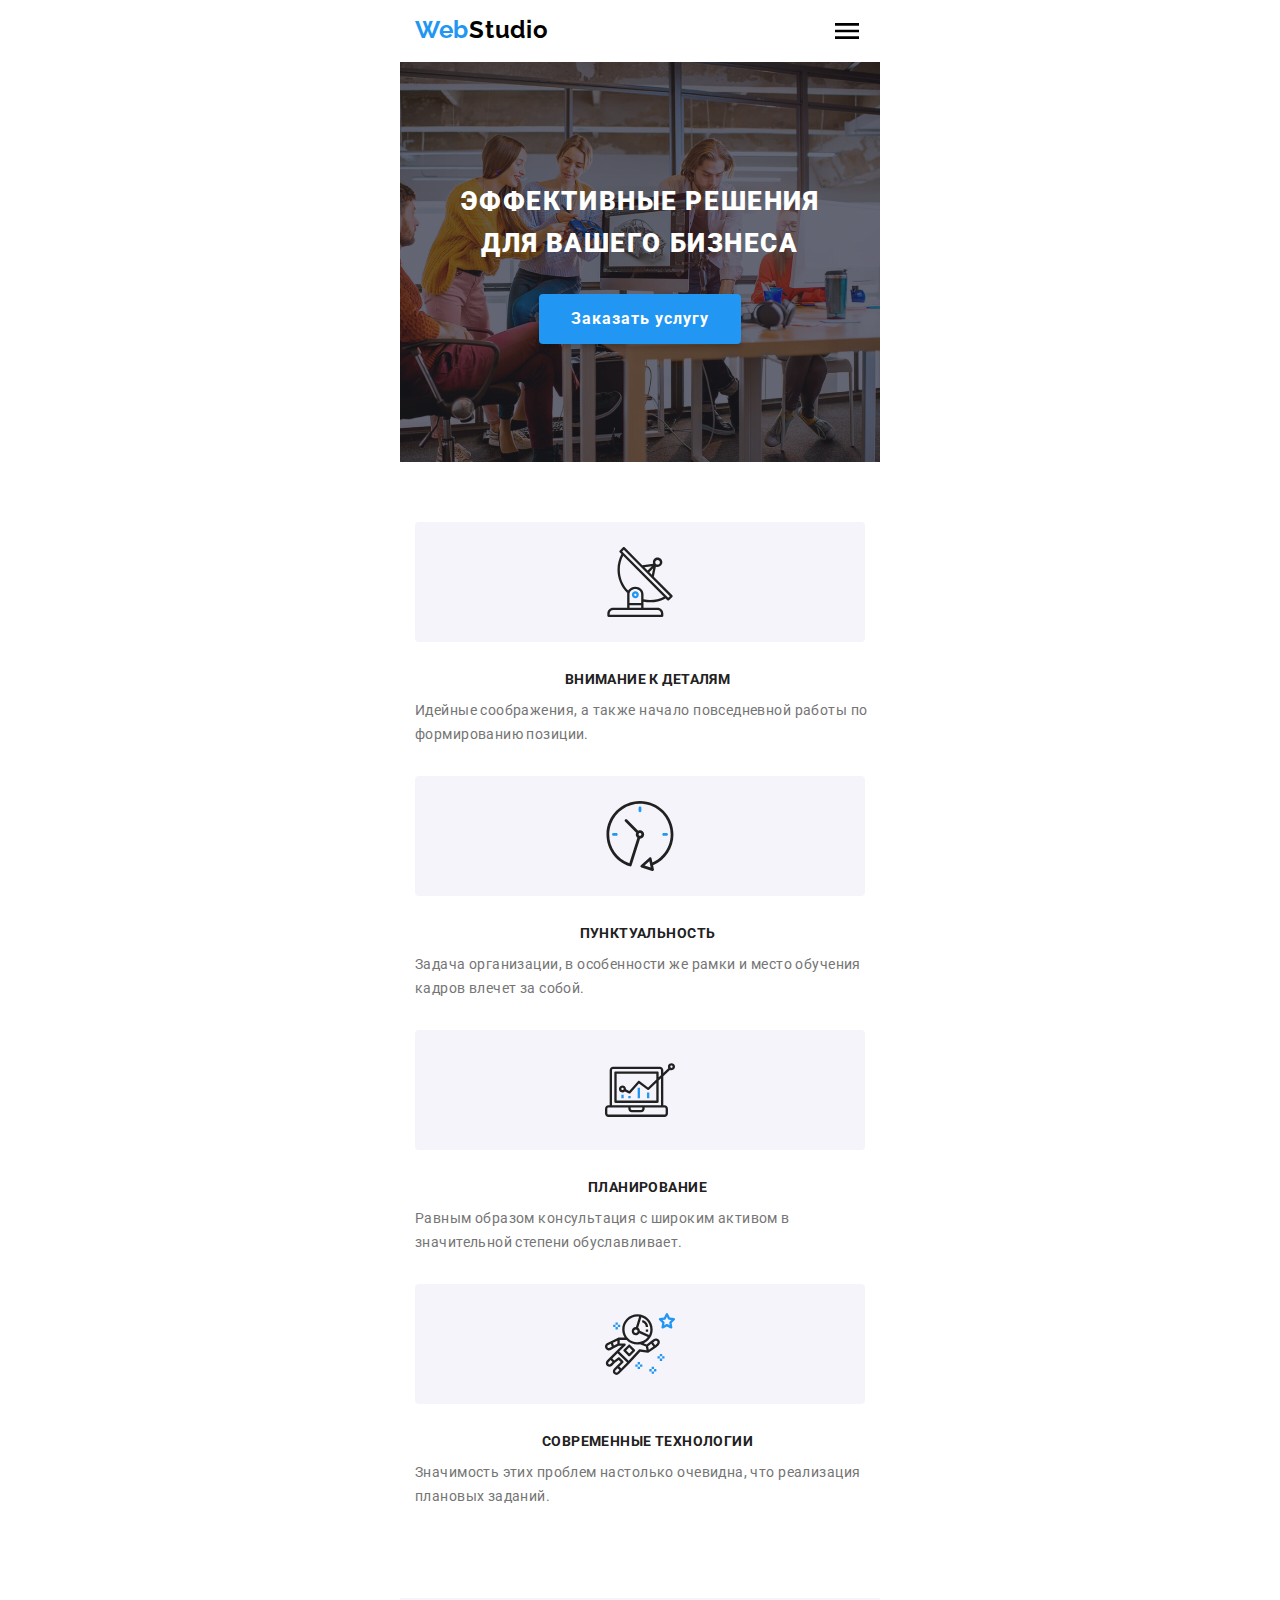
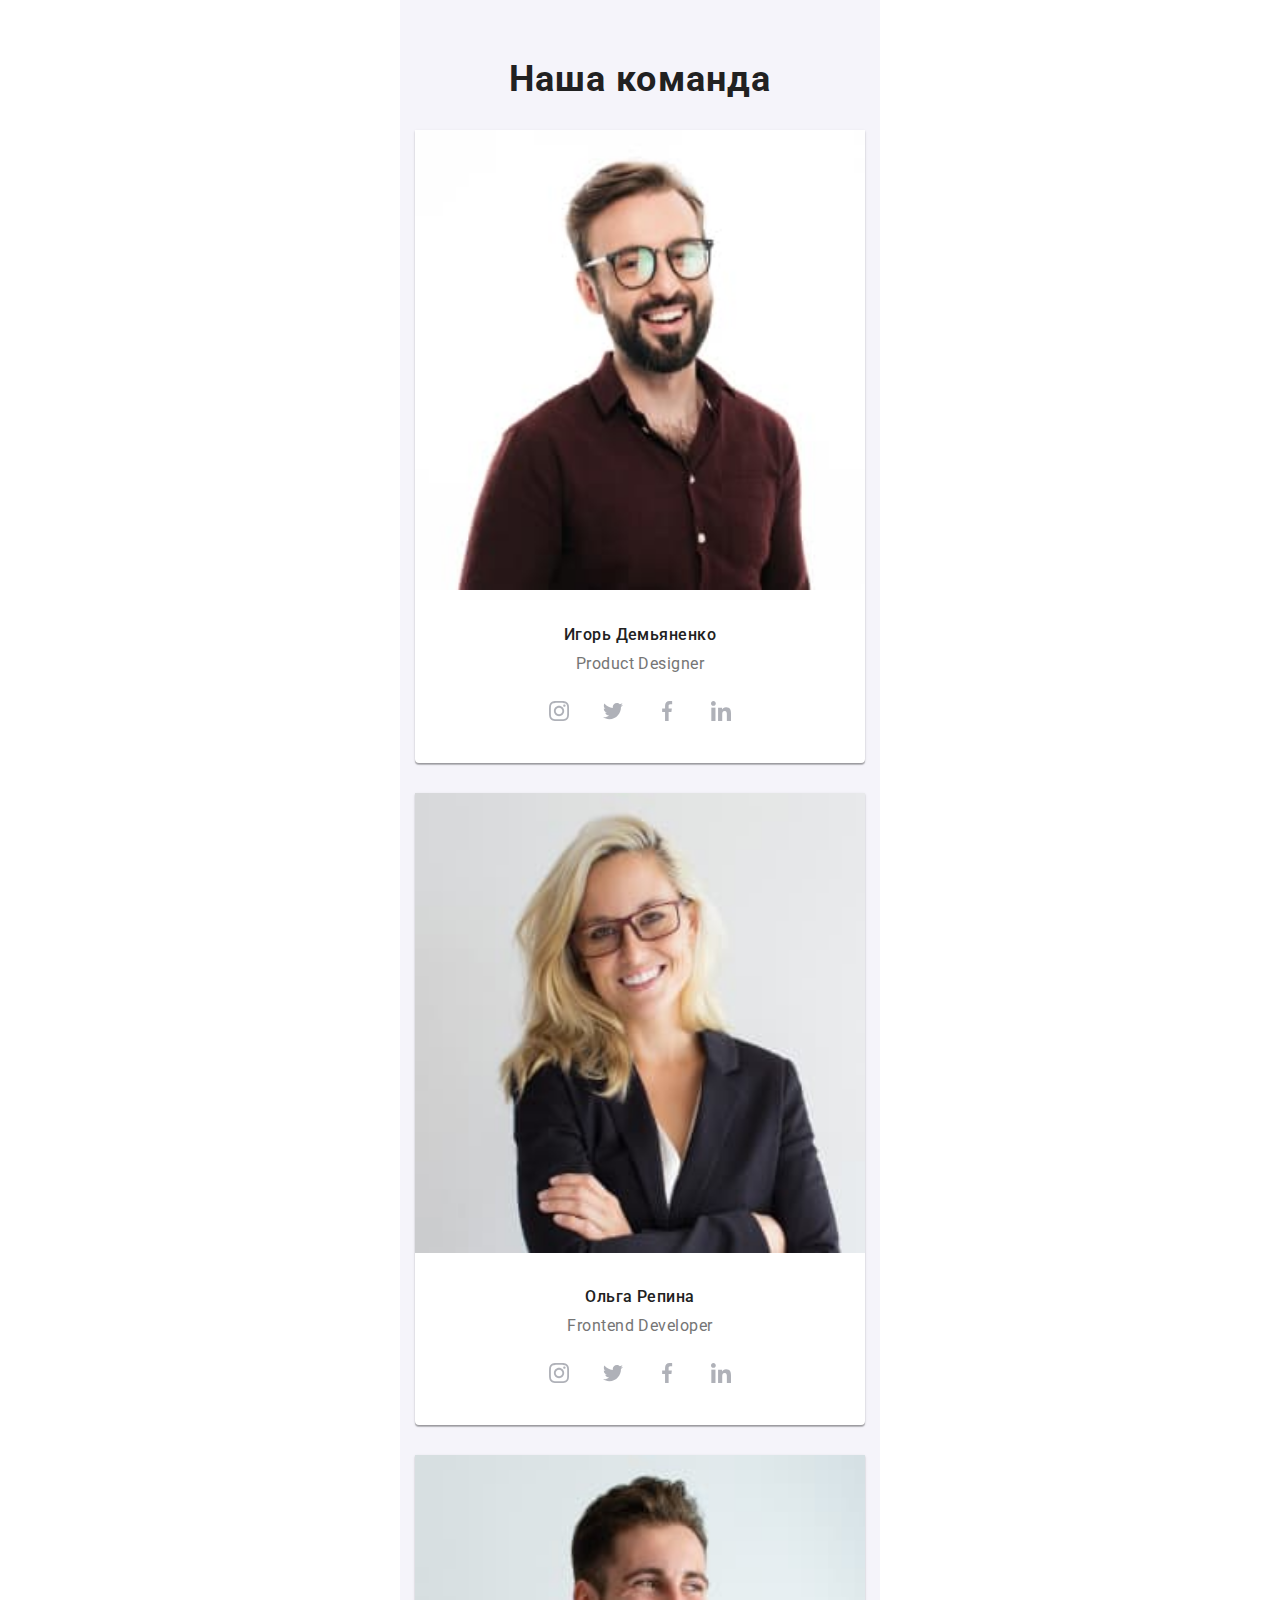
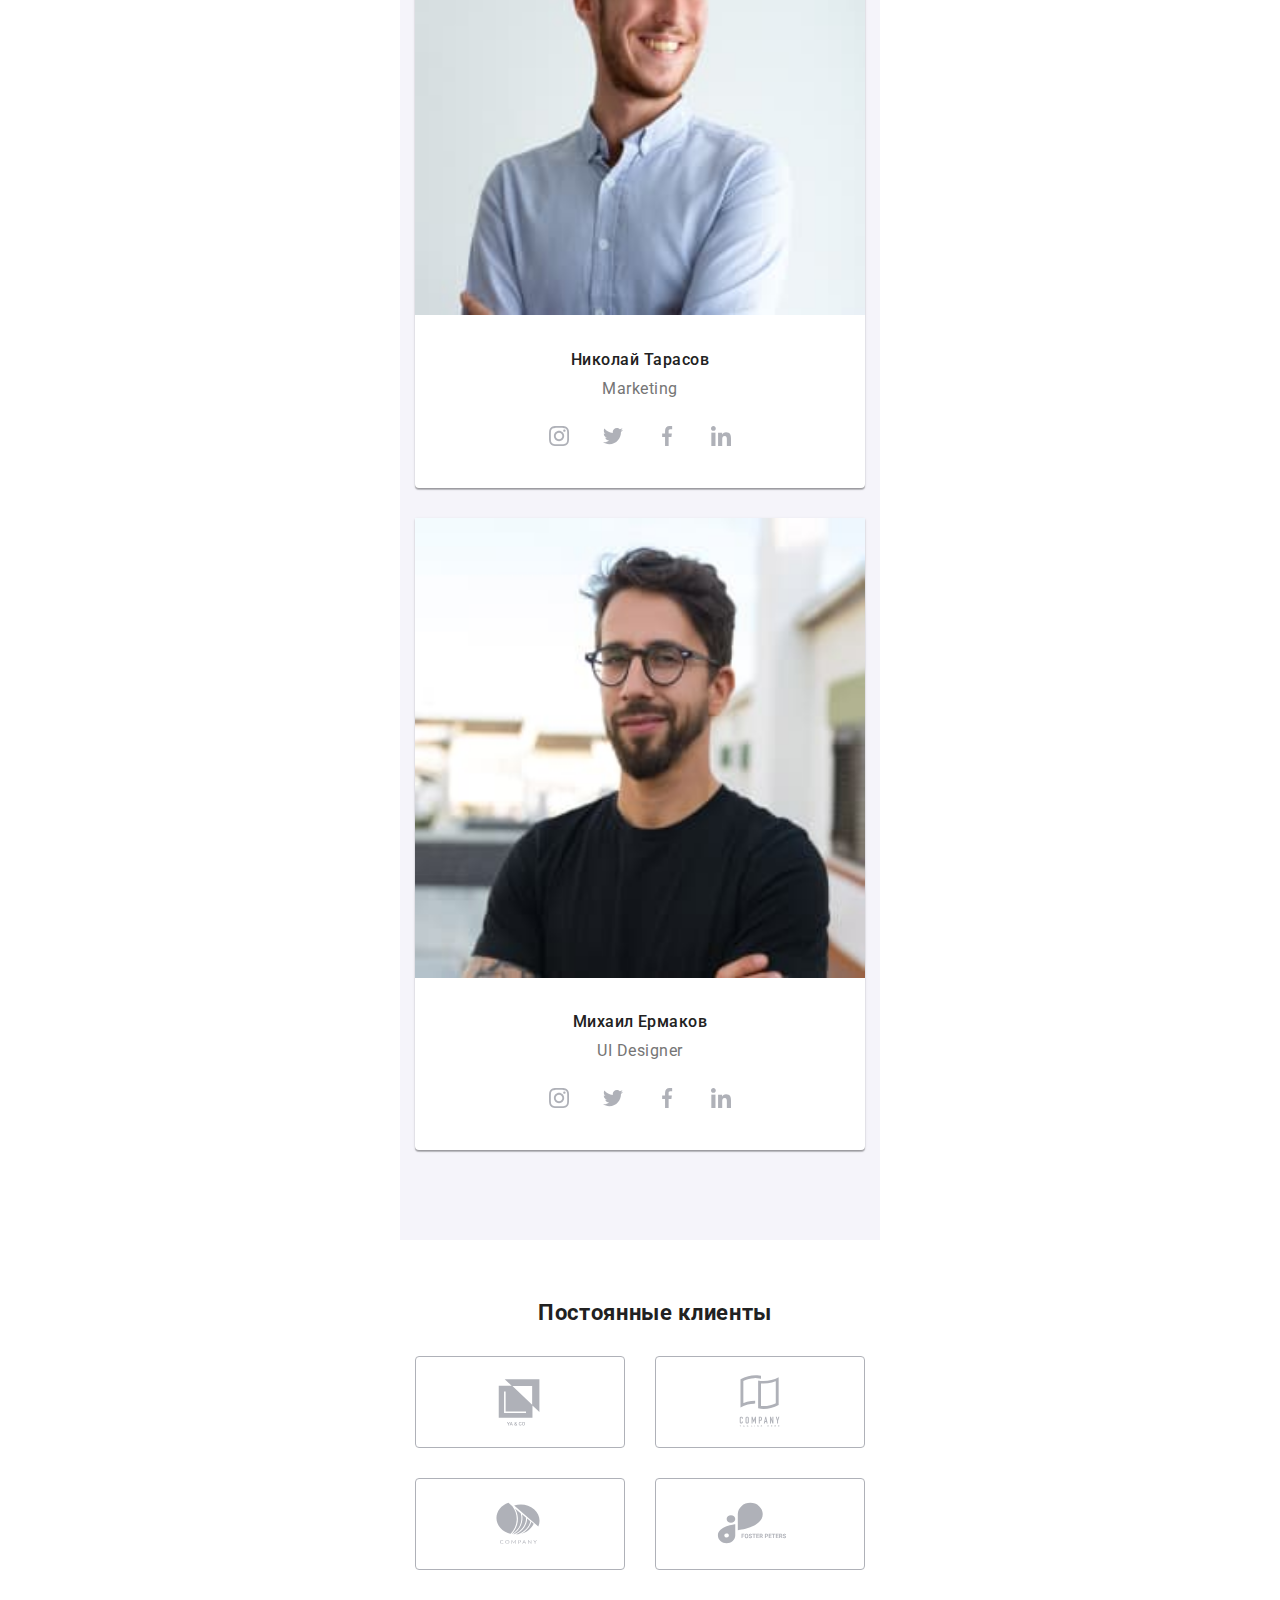
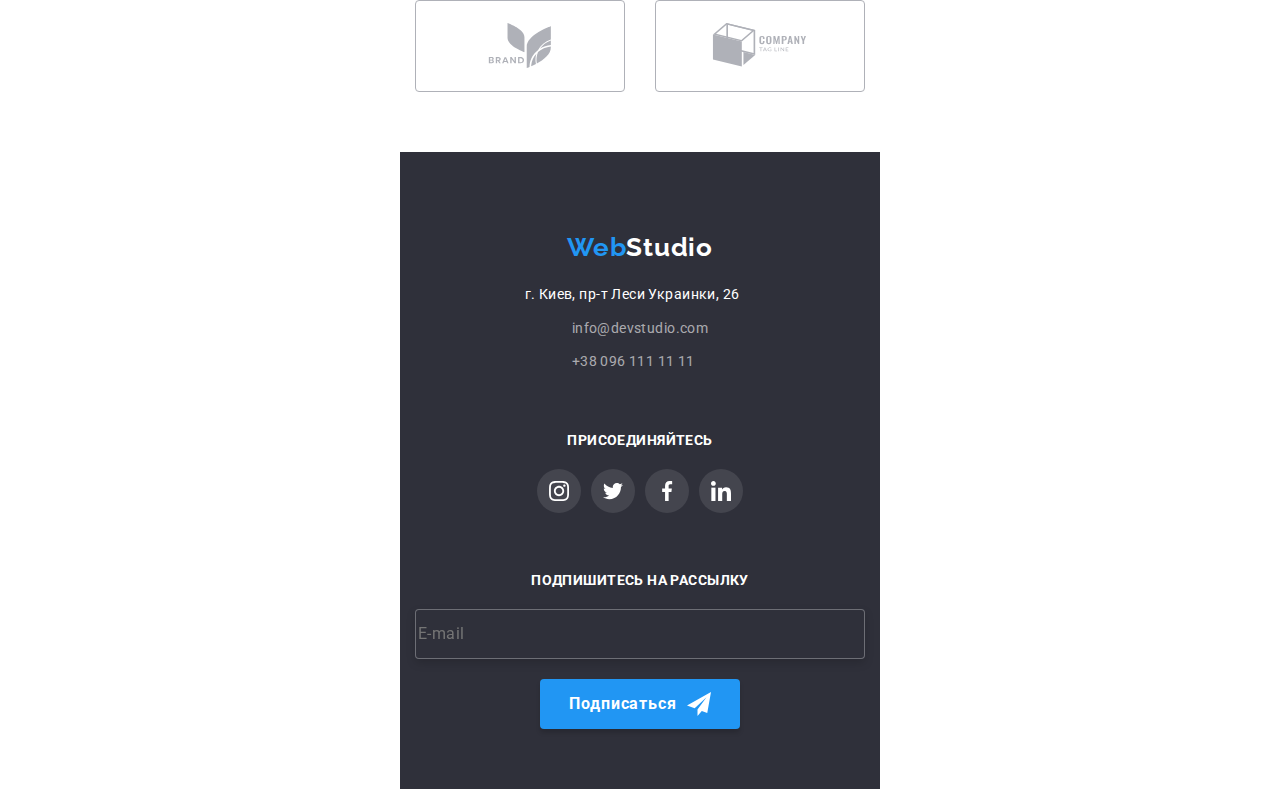
==== commit 05219e28: "Исправлены маленькие замечания" ====
--- a/index.html
+++ b/index.html
@@ -12,7 +12,7 @@
     <link href="https://fonts.googleapis.com/css2?family=Raleway:wght@700&family=Roboto:wght@400;500;700;900&display=swap" rel="stylesheet"> <!--==GOOGLE FONTS==-->
 </head>
 
-<body>
+<body class="container">
 <!--========HEADER========================-->
     <header>
         <div class="position-header container">
@@ -51,8 +51,8 @@
         </div>
     </header>
 <!--========HERO========================-->  
-        <section class="business-background">
-            <div class="container">
+        <section class="business-background container">
+            <div class="">
                 <h1 class="business">Эффективные решения<br> для вашего бизнеса</h1>
                 <button class="button-service" type="button" data-modal-open>Заказать услугу</button>
             </div>
--- a/css/main.min.css
+++ b/css/main.min.css
@@ -1,2 +1,2 @@
-.visually-hidden{position:absolute !important;clip:rect(1px 1px 1px 1px);clip:rect(1px, 1px, 1px, 1px);padding:0 !important;border:0 !important;height:1px !important;width:1px !important;overflow:hidden}.hiden-h2{display:none}:root{--main-color: #212121;--main-color-hover-focus: #2196f3;--secondary-color-for-text: #757575;--main-font-family: "Raleway", sans-serif;--main-font-style: normal;--main-font-weight: 700;--secondary-font-weight: 400;--thread-font-weight: 500;--forthly-font-weight: 900;--secondary-main-font-family: "Roboto", sans-serif;--color-btn-for-active: #188ce8;--footer-background: #2f303a;--color-text-for-dark-theme: #ffffff;--background-color-for-backdrop: #ffffff;--color-for-radius-subscribe: #2f303a;--color-for-links-of-navigation: #000000;--color-clients-logo: #afb1b8;--background-color-our-team: #f5f4fa;--background-color-member-card: #ffffff;--background-color-ways-logo: #f5f4fa}a{text-decoration:none}ul{list-style:none}h1,h2,h3,h4,h5,h6,p{margin-top:0px;margin-bottom:0px}ul,ol{margin-top:0px;margin-bottom:0px;padding-left:0px}textarea{resize:none}.container{width:480px;margin:0 auto;padding:0 auto}@media screen and (min-width: 481px) and (max-width: 768px){.container{width:768px;margin:0 auto;padding:0 15px}}@media screen and (min-width: 769px) and (max-width: 1200px){.container{width:1200px;margin:0 auto;padding:0 15px}}.active-page::after{display:none}@media screen and (min-width: 481px) and (max-width: 768px){.active-page::after{display:flex;content:"";background-color:var(--main-color-hover-focus);border-radius:2px;margin-top:28px;height:4px}}@media screen and (min-width: 769px) and (max-width: 1200px){.active-page::after{display:flex;content:"";background-color:var(--main-color-hover-focus);border-radius:2px;margin-top:28px;height:4px}}.button-service{font-family:var(--secondary-main-font-family);font-style:var(--main-font-style);font-weight:var(--main-font-weight);font-size:16px;line-height:1.88;display:flex;letter-spacing:0.06em;color:var(--color-text-for-dark-theme);background-color:var(--main-color-hover-focus);box-shadow:0px 4px 4px rgba(0,0,0,0.15);border-radius:4px;border:0px;padding:10px 32px 10px 32px;margin:auto}@media screen and (min-width: 481px) and (max-width: 768px){.button-service{font-family:var(--secondary-main-font-family);font-style:var(--main-font-style);font-weight:var(--main-font-weight);font-size:16px;line-height:1.88;display:flex;letter-spacing:0.06em;color:var(--color-text-for-dark-theme);background-color:var(--main-color-hover-focus);box-shadow:0px 4px 4px rgba(0,0,0,0.15);border-radius:4px;border:0px;padding:10px 32px 10px 32px;margin:auto}}@media screen and (min-width: 769px) and (max-width: 1200px){.button-service{font-family:var(--secondary-main-font-family);font-style:var(--main-font-style);font-weight:var(--main-font-weight);font-size:16px;line-height:1.88;display:flex;letter-spacing:0.06em;color:var(--color-text-for-dark-theme);background-color:var(--main-color-hover-focus);box-shadow:0px 4px 4px rgba(0,0,0,0.15);border-radius:4px;border:0px;padding:10px 32px 10px 32px;margin:auto}}.business-background{background-image:linear-gradient(rgba(47,48,58,0.4), rgba(47,48,58,0.4)),url("../img/mobile_background.png");background-size:cover;width:max-content;height:max-content;padding-bottom:118px;padding-top:118px}@media screen and (min-width: 481px) and (max-width: 768px){.business-background{background-image:linear-gradient(rgba(47,48,58,0.4), rgba(47,48,58,0.4)),url("../img/background_img_laptop.png");background-size:cover;width:max-content;height:max-content;padding-bottom:118px;padding-top:118px}}@media screen and (min-width: 769px) and (max-width: 1200px){.business-background{background-image:linear-gradient(rgba(47,48,58,0.4), rgba(47,48,58,0.4)),url("../img/img_backgraund.png");background-size:cover}}@keyframes animation-backdrop{0%{transform:scale(0.25)}25%{transform:scale(0.5)}50%{transform:scale(0.75)}75%{transform:scale(1)}90%{transform:scale(1.15)}100%{transform:scale(1)}}.backdrop{position:fixed;top:0px;left:0px;width:100%;height:100%;background-color:rgba(0,0,0,0.2)}.modal{position:absolute;left:50%;top:50%;width:450px;background-color:var(--background-color-for-backdrop);transform:translate(-50%, -50%);animation-name:animation-backdrop;animation-duration:300ms}.close-button{position:absolute;top:8px;right:8px;border:1px solid rgba(0,0,0,0.1);box-sizing:border-box;border-radius:50%;background-color:transparent;cursor:pointer;padding:0px;width:30px;height:30px;display:flex;justify-content:center;align-items:center}.close-button:hover,.close-button:focus{fill:var(--main-color-hover-focus)}.is-hidden{opacity:0;visibility:hidden;pointer-events:none}.position-form{padding-left:40px;padding-top:40px;padding-right:40px;margin:0;padding-bottom:40px}.data-form{font-family:var(--secondary-main-font-family);font-style:var(--main-font-style);font-weight:var(--main-font-weight);font-size:20px;line-height:1.5;text-align:center;letter-spacing:0.03em;color:var(--main-color)}.modal-form__position{display:flex;flex-direction:column;margin-top:10px;font-family:var(--secondary-main-font-family);font-style:var(--main-font-style);font-weight:400;font-size:12px;line-height:1.17;letter-spacing:0.01em;color:var(--secondary-color-for-text)}.modal-form__position-name{position:relative;display:block;margin-top:4px}.modal-form__position-name:hover .modal-form__icon,.modal-form__position-name.modal-form__icon{fill:var(--main-color-hover-focus);cursor:pointer;transition-timing-function:0.4,0,0.2,1}.modal__input-form{width:370px;height:40px;border-radius:5px;border:1px solid rgba(33,33,33,0.2);box-sizing:border-box;border-radius:4px;padding-left:42px;cursor:pointer;transition-duration:250ms}.modal__input-form:hover,.modal__input-form:focus{border-color:var(--main-color-hover-focus);cursor:pointer;transition-timing-function:0.4,0,0.2,1}.modal-form__icon{position:absolute;left:12px;top:12px;fill:var(--main-color)}.modal__textarea-form{width:370px;height:120px;margin-top:4px;border:1px solid rgba(33,33,33,0.2);box-sizing:border-box;border-radius:4px;padding-left:16px;padding-top:12px;cursor:pointer}.modal__textarea-form:hover,.modal__textarea-form:focus{border-color:var(--main-color-hover-focus);transition-duration:250ms}.modal-form__checkbox-label{font-family:var(--secondary-main-font-family);font-style:var(--main-font-style);font-weight:var(--secondary-font-weight);font-size:12px;line-height:1.71;letter-spacing:0.03em;color:var(--secondary-color-for-text);display:flex;align-items:baseline;justify-content:center}.modal-form__checkbox-label::before{display:block;content:"";border-radius:2px;border:1px solid var(--main-color);width:16px;height:15px;cursor:pointer}.modal-form__checkbox{margin-top:20px}.modal-form__checkbox:checked+.modal-form__checkbox-label::before{box-shadow:inset 0 0 0 1px var(--main-color-hover-focus);background-image:url("../img/Vector.svg");background-position:1px 2px;background-color:var(--main-color-hover-focus)}.modal-form__button{font-family:var(--secondary-main-font-family);font-style:var(--main-font-style);font-weight:var(--main-font-weight);font-size:16px;line-height:1.88;letter-spacing:0.06em;color:var(--color-text-for-dark-theme);background-color:var(--main-color-hover-focus);box-shadow:0px 4px 4px rgba(0,0,0,0.15);border-radius:4px;border:0px;width:200px;height:50px;margin-top:30px;text-align:center;cursor:pointer;transition-duration:250ms}.modal-form__button:hover,.modal-form__button:focus{background-color:var(--color-btn-for-active);box-shadow:0px 4px 4px rgba(0,0,0,0.15);border-radius:4px;transition-timing-function:0.4,0,0.2,1}.modal-form__button-position{display:flex;justify-content:center}.modal-form__label-link{text-decoration:underline;color:var(--main-color-hover-focus);font-family:var(--secondary-main-font-family);font-style:var(--main-font-style);font-weight:var(--secondary-font-weight)}.modal-button__position{display:block;margin-top:20px}@media screen and (min-width: 769px) and (max-width: 1200px){@keyframes animation-backdrop{0%{transform:scale(0.25)}25%{transform:scale(0.5)}50%{transform:scale(0.75)}75%{transform:scale(1)}90%{transform:scale(1.15)}100%{transform:scale(1)}}.backdrop{position:fixed;top:0;left:0;width:100%;height:100%;background-color:rgba(0,0,0,0.2)}.modal{position:absolute;left:50%;top:50%;width:528px;height:581px;background-color:var(--background-color-for-backdrop);transform:translate(-50%, -50%);animation-name:animation-backdrop;animation-duration:300ms}.close-button{position:absolute;top:8px;right:8px;border:1px solid rgba(0,0,0,0.1);box-sizing:border-box;border-radius:50%;background-color:transparent;cursor:pointer;padding:0px;width:30px;height:30px;display:flex;justify-content:center;align-items:center}.close-button:hover,.close-button:focus{fill:var(--main-color-hover-focus)}.is-hidden{opacity:0;visibility:hidden;pointer-events:none}.position-form{padding-left:40px;padding-top:40px;padding-right:40px;margin:0;padding-bottom:40px}.data-form{font-family:var(--secondary-main-font-family);font-style:var(--main-font-style);font-weight:var(--main-font-weight);font-size:20px;line-height:1.15;text-align:center;letter-spacing:0.03em;color:var(--main-color)}.modal-form__position{display:flex;flex-direction:column;margin-top:12px;font-family:var(--secondary-main-font-family);font-style:var(--main-font-style);font-weight:400;font-size:12px;line-height:1.17;letter-spacing:0.01em;color:var(--secondary-color-for-text)}.modal-form__position-name{position:relative;display:block;margin-top:4px}.modal-form__position-name:hover .modal-form__icon,.modal-form__position-name.modal-form__icon{fill:var(--main-color-hover-focus);cursor:pointer;transition-timing-function:0.4,0,0.2,1}.modal__input-form{width:448px;height:40px;border-radius:5px;border:1px solid rgba(33,33,33,0.2);box-sizing:border-box;border-radius:4px;padding-left:42px;cursor:pointer;transition-duration:250ms}.modal__input-form:hover,.modal__input-form:focus{border-color:var(--main-color-hover-focus);cursor:pointer;transition-timing-function:0.4,0,0.2,1}.modal-form__icon{position:absolute;left:12px;top:12px;fill:var(--main-color)}.modal__textarea-form{width:448px;height:120px;margin-top:4px;border:1px solid rgba(33,33,33,0.2);box-sizing:border-box;border-radius:4px;padding-left:16px;padding-top:12px;cursor:pointer}.modal__textarea-form:hover,.modal__textarea-form:focus{border-color:var(--main-color-hover-focus);transition-duration:250ms}.modal-form__checkbox-label{font-family:var(--secondary-main-font-family);font-style:var(--main-font-style);font-weight:400;font-size:14px;line-height:1.71;letter-spacing:0.03em;color:var(--secondary-color-for-text);display:flex;align-items:baseline;justify-content:center}.modal-form__checkbox-label::before{display:block;content:"";border-radius:2px;border:1px solid var(--main-color);width:16px;height:15px;cursor:pointer}.modal-form__checkbox{margin-top:20px}.modal-form__checkbox:checked+.modal-form__checkbox-label::before{box-shadow:inset 0 0 0 1px var(--main-color-hover-focus);background-image:url("../img/Vector.svg");background-position:1px 2px;background-color:var(--main-color-hover-focus)}.modal-form__button{font-family:var(--secondary-main-font-family);font-style:var(--main-font-style);font-weight:var(--main-font-weight);font-size:16px;line-height:1.88;letter-spacing:0.06em;color:var(--color-text-for-dark-theme);background-color:var(--main-color-hover-focus);box-shadow:0px 4px 4px rgba(0,0,0,0.15);border-radius:4px;border:0px;width:200px;height:50px;margin-top:30px;margin-left:124px;cursor:pointer;transition-duration:250ms}.modal-form__button:hover,.modal-form__button:focus{background-color:var(--color-btn-for-active);box-shadow:0px 4px 4px rgba(0,0,0,0.15);border-radius:4px;transition-timing-function:0.4,0,0.2,1}.modal-form__label-link{text-decoration:underline;color:var(--main-color-hover-focus)}.modal-button__position{display:block;margin-top:20px}}.menu{position:fixed;top:0;left:0;width:100%;height:100%;background-color:#ffffff;box-shadow:0px 4px 8px rgba(0,0,0,0.04),0px 2px 4px rgba(0,0,0,0.08),0px 1px 3px rgba(0,0,0,0.16);opacity:0;visibility:hidden;pointer-events:none}.menu.is-open{opacity:1;visibility:visible;pointer-events:auto}.close-button-menu{display:inline-flex;justify-content:flex-end;margin-left:450px;margin-top:10px;margin-right:15px;border:none;box-sizing:border-box;border-radius:50%;background-color:transparent;cursor:pointer;padding:0px;width:40px;height:40px}.close-button-menu:hover,.close-button-menu:focus{fill:var(--main-color-hover-focus)}.mobile-menu{position:absolute;animation-name:animation-backdrop;animation-duration:300ms;width:480px;height:796px}.mobile-menu__navigation{position:relative;display:flex;flex-direction:column;padding-left:40px;padding-top:48px;padding-bottom:48px}.mobile-menu__link{display:flex}.mobile-menu__link:not(:nth-last-child(1)){margin-bottom:32px}.mobile-menu__link-position{font-family:var(--secondary-main-font-family);font-style:var(--main-font-style);font-weight:var(--thread-font-weight);font-size:40px;line-height:1.18;letter-spacing:0.02em;color:var(--main-color)}.mobile-menu__link-position:hover,.mobile-menu__link-position:focus{color:var(--main-color-hover-focus)}.mobile-menu__mail-phone-position{display:flex;flex-direction:column;margin-top:302px;margin-left:40px;margin-bottom:64px}.mobile-menu__phone{font-family:var(--secondary-main-font-family);font-style:var(--main-font-style);font-weight:var(--thread-font-weight);font-size:34px;line-height:1.18;letter-spacing:0.02em;color:var(--main-color-hover-focus)}.mobile-menu__phone-position{margin-bottom:32px}.mobile-menu__mail{font-family:var(--secondary-main-font-family);font-style:var(--main-font-style);font-weight:var(--thread-font-weight);font-size:24px;line-height:1.17;letter-spacing:0.02em;color:var(--secondary-color-for-text)}.social-links{font-family:var(--secondary-main-font-family);font-style:var(--main-font-style);font-weight:var(--thread-font-weight);font-size:18px;line-height:1.22;letter-spacing:0.02em;color:var(--main-color-hover-focus)}.social-links-after:not(:last-child)::after{content:"";border:1px solid rgba(33,33,33,0.2);transform:rotate(90deg);margin-left:10px;margin-right:10px}.social-links-position{display:flex;margin-left:40px}@media screen and (min-width: 481px) and (max-width: 768px){.navigation-bar__mobile-menu{display:none}}@media screen and (min-width: 769px) and (max-width: 1200px){.navigation-bar__mobile-menu{display:none}}.logo__three-letters{color:var(--main-color-hover-focus)}.navigation-bar{font-family:var(--main-font-family);font-style:var(--main-font-style);font-weight:var(--main-font-weight);font-size:24px;line-height:1.19;letter-spacing:0.03em;color:var(--main-color);display:flex;justify-content:space-between}.navigation-bar a{color:var(--color-for-links-of-navigation)}.navigation-bar__contacts,.navigation-bar__portfolio,.navigation-bar__studio{display:none}.navigation-bar__mail-phone{display:none}.navigation-bar__menu-position{border:none;background-color:inherit}.position-header{padding-bottom:16px;padding-top:16px;padding-left:15px;padding-right:15px}.navigation-bar__menu-position:hover,.navigation-bar__menu-position:focus{fill:var(--main-color-hover-focus)}@media screen and (min-width: 481px) and (max-width: 768px){.position-header{display:flex;padding:21px 15px 0px 15px}.navigation-bar{display:flex;justify-content:flex-start}.navigation-bar__contacts,.navigation-bar__portfolio,.navigation-bar__studio{display:flex;color:var(--main-color);transition-duration:250ms;transition-timing-function:0.4,0,0.2,1}.navigation-bar__contacts:hover,.navigation-bar__contacts:focus,.navigation-bar__portfolio:hover,.navigation-bar__portfolio:focus,.navigation-bar__studio:hover,.navigation-bar__studio:focus{color:var(--main-color-hover-focus)}.navigation-bar__mail-phone{font-family:var(--secondary-main-font-family);font-style:var(--main-font-style);font-weight:var(--thread-font-weight);font-size:14px;line-height:1.14;letter-spacing:0.02em;color:var(--secondary-color-for-text);display:flex;flex-direction:row-reverse;margin-right:30px;flex-direction:row-reverse;transition-duration:250ms;transition-timing-function:0.4,0,0.2,1}.navigation-bar__mail-phone:hover{color:var(--main-color-hover-focus)}.navigation-bar__mail-phone:hover svg{fill:var(--main-color-hover-focus)}.navigation-bar__mail-phone:focus{color:var(--main-color-hover-focus)}.navigation-bar__mail-phone:focus svg{fill:var(--main-color-hover-focus)}.navigation-bar__mail-phone:focus{fill:var(--main-color-hover-focus)}.navigation-link{font-family:var(--secondary-main-font-family);font-style:var(--main-font-style);font-weight:var(--thread-font-weight);font-size:14px;line-height:1.14;letter-spacing:0.02em;color:var(--main-color);display:flex;margin-top:8px;margin-left:88px}.navigation-link__position:not(:last-child){margin-right:50px}.mail-phone__position{display:flex;margin-left:60px}.mail-phone__logo{margin-right:10px;fill:var(--secondary-color-for-text)}.position-link__mail{display:flex;flex-direction:column;align-items:flex-start}.position-mail-phone:nth-child(2){margin-top:10px}}@media screen and (min-width: 769px) and (max-width: 1200px){.navigation-bar{margin-top:24px;margin-left:215px}.navigation-bar__contacts,.navigation-bar__portfolio,.navigation-bar__studio{display:flex;color:var(--main-color);transition-duration:250ms;transition-timing-function:0.4,0,0.2,1}.navigation-bar__contacts:hover,.navigation-bar__portfolio:hover,.navigation-bar__studio:hover{color:var(--main-color-hover-focus)}.navigation-bar__contacts:focus,.navigation-bar__portfolio:focus,.navigation-bar__studio:focus{color:var(--main-color-hover-focus)}.navigation-bar__mail-phone{font-family:var(--secondary-main-font-family);font-style:var(--main-font-style);font-weight:var(--thread-font-weight);font-size:14px;line-height:1.14;letter-spacing:0.02em;color:var(--secondary-color-for-text);display:flex;flex-direction:row-reverse;margin-right:30px;display:flex;flex-direction:row-reverse;transition-duration:250ms;transition-timing-function:0.4,0,0.2,1}.navigation-bar__mail-phone:hover{color:var(--main-color-hover-focus)}.navigation-bar__mail-phone:hover svg{fill:var(--main-color-hover-focus)}.navigation-bar__mail-phone:focus{color:var(--main-color-hover-focus)}.navigation-bar__mail-phone:focus svg{fill:var(--main-color-hover-focus)}.navigation-bar__mail-phone:focus{fill:var(--main-color-hover-focus)}.position-header{display:flex;padding:0px 0px 0px 0px}.navigation-link{font-family:var(--secondary-main-font-family);font-style:var(--main-font-style);font-weight:var(--thread-font-weight);font-size:14px;line-height:1.14;letter-spacing:0.02em;color:var(--main-color);display:flex;margin-top:8px;margin-left:93px}.navigation-link__position:not(:last-child){margin-right:50px}.mail-phone__position{display:flex;margin-top:28px;margin-left:auto}.mail-phone__logo{margin-right:10px;fill:var(--secondary-color-for-text)}.position-link__mail{display:flex;margin-right:30px}}.business{font-family:var(--secondary-main-font-family);font-style:var(--main-font-style);font-weight:var(--forthly-font-weight);font-size:26px;line-height:1.62;text-align:center;letter-spacing:0.06em;text-transform:uppercase;color:var(--color-text-for-dark-theme);padding-bottom:30px}@media screen and (min-width: 769px) and (max-width: 1200px){.business{font-size:44px;line-height:1.37}}.ways-section-position{padding-top:60px;padding-bottom:60px}.ways-position{display:flex;flex-direction:column;justify-content:center}.ways-logo-position{display:flex;background-color:var(--background-color-ways-logo);border-radius:4px;width:450px;height:120px;justify-content:center;align-items:center;margin-bottom:30px}.ways{font-family:var(--secondary-main-font-family);font-style:var(--main-font-style);font-weight:var(--main-font-weight);font-size:14px;line-height:1.14;letter-spacing:0.03em;text-transform:uppercase;color:var(--main-color);margin-bottom:10px;display:flex;justify-content:center}.ways-option{font-family:var(--secondary-main-font-family);font-style:var(--main-font-style);font-weight:var(--secondary-font-weight);font-size:14px;line-height:1.72;letter-spacing:0.03em;color:var(--secondary-color-for-text);text-transform:none}.ways-card-position{width:inherit;margin-left:15px;margin-bottom:30px}.ways-logo{background-color:var(--background-color-ways-logo);border-radius:4px}@media screen and (min-width: 481px) and (max-width: 768px){.ways-position{flex-direction:row;flex-wrap:wrap;justify-content:flex-start}.ways-card-position{width:354px;margin-left:0px;margin-bottom:30px}.ways-card-position:nth-child(2n+1){margin-right:30px;margin-left:0}.ways-logo-position{width:inherit}}@media screen and (min-width: 769px) and (max-width: 1200px){.ways-section-position{padding-top:94px;padding-bottom:94px}.hiden-ways{display:none}.ways-position{justify-content:flex-start;flex-direction:row}.ways-card-position{width:270px;margin-left:0px;margin-bottom:0px}.ways-card-position:not(:nth-last-child(1)){margin-right:30px}.ways{justify-content:flex-start}.ways-logo{background-color:var(--background-color-ways-logo);border-radius:4px}.ways-logo-position{width:270px}}.our-work-position{display:none}@media screen and (min-width: 769px) and (max-width: 1200px){.our-work-position{display:block;padding-bottom:22px}.our-work{font-family:var(--secondary-main-font-family);font-style:var(--main-font-style);font-weight:var(--main-font-weight);font-size:36px;line-height:1.17;text-align:center;letter-spacing:0.03em;color:var(--main-color);display:flex;justify-content:center}.our-work-image{display:flex;justify-content:space-between;margin-top:50px}.our-work-description{font-family:var(--secondary-main-font-family);font-style:var(--main-font-style);font-weight:var(--main-font-weight);font-size:14px;line-height:1.14;text-align:center;letter-spacing:0.03em;text-transform:uppercase;color:var(--color-text-for-dark-theme);background-color:rgba(47,48,58,0.8);padding-top:27px;padding-left:83px;padding-right:82px;top:0px;left:0px;width:100%;height:70px;overflow:auto;transform:translateY(-105%)}}.our-team-position{background-color:var(--background-color-our-team);padding-top:60px;padding-bottom:60px}.member-mobile-photo{width:450px;height:460px}.member-card{background-color:var(--background-color-member-card);box-shadow:0px 1px 3px rgba(0,0,0,0.12),0px 1px 1px rgba(0,0,0,0.14),0px 2px 1px rgba(0,0,0,0.2);border-radius:0px 0px 4px 4px;margin-bottom:30px;margin-left:15px;width:450px}.member-card:not(:nth-last-child(1)){margin-right:50px}.our-team-members{display:flex;flex-direction:column;width:465px}.our-team{font-family:var(--secondary-main-font-family);font-style:var(--main-font-style);font-weight:var(--main-font-weight);font-size:36px;line-height:1.17;text-align:center;letter-spacing:0.03em;color:var(--main-color);margin-bottom:30px}.team-member{font-family:var(--secondary-main-font-family);font-style:var(--main-font-style);font-weight:var(--thread-font-weight);font-size:16px;line-height:1.19;text-align:center;letter-spacing:0.03em;color:var(--main-color);margin-top:30px}.member-profession{font-family:var(--secondary-main-font-family);font-style:var(--main-font-style);font-weight:var(--secondary-font-weight);font-size:16px;line-height:1.19;text-align:center;letter-spacing:0.03em;color:var(--secondary-color-for-text);margin-top:10px}.member-logo-position{display:flex;justify-content:center;margin-bottom:30px;margin-top:16px}.member-logo-background{display:flex;width:44px;height:44px;align-items:center;justify-content:center;border-radius:50px;transition-duration:250ms;transition-timing-function:0.4,0,0.2,1}.member-logo-background:not(:nth-last-child(1)){margin-right:10px}.member-logo-background:hover,.member-logo-background:focus{background-color:var(--main-color-hover-focus)}.member-logo-background:hover .member-logo,.member-logo-background:focus .member-logo{fill:var(--background-color-member-card)}.member-logo{fill:var(--color-clients-logo);transition-duration:250ms;transition-timing-function:0.4,0,0.2,1}@media screen and (min-width: 481px) and (max-width: 768px){.member-mobile-photo{width:354px;height:374px}.member-card{width:inherit;margin-left:0px}.member-card:not(:nth-last-child(1)){margin-right:0px}.member-card:nth-child(2n+1){margin-right:30px}.our-team-members{display:flex;flex-wrap:wrap;flex-direction:row;justify-content:flex-start;width:inherit}.member-logo-position{margin-bottom:24px}}@media screen and (min-width: 769px) and (max-width: 1200px){.our-team-position{padding-top:94px;padding-bottom:94px}.member-card{width:270px;margin-bottom:0px;margin-left:0px}.member-card:not(:nth-last-child(1)){margin-right:0px}.member-mobile-photo{width:inherit;height:inherit}.our-team-members{display:flex;justify-content:space-between;flex-direction:row;width:auto}.team-member{font-family:var(--secondary-main-font-family);font-style:var(--main-font-style);font-weight:var(--thread-font-weight);font-size:16px;line-height:1, 19;text-align:center;letter-spacing:0.03em;color:var(--main-color);margin-top:30px}.member-profession{font-family:var(--secondary-main-font-family);font-style:var(--main-font-style);font-weight:var(--secondary-font-weight);font-size:16px;line-height:1.19;text-align:center;letter-spacing:0.03em;color:var(--secondary-color-for-text);margin-top:10px}.member-logo-position{display:flex;margin:16px 10px 30px 32px}.member-logo-background{display:flex;width:44px;height:44px;align-items:center;justify-content:center;border-radius:50px;transition-duration:250ms;transition-timing-function:0.4,0,0.2,1}.member-logo-background:not(:nth-last-child(1)){margin-right:10px}.member-logo-background:hover,.member-logo-background:focus{background-color:var(--main-color-hover-focus)}.member-logo-background:hover .member-logo,.member-logo-background:focus .member-logo{fill:var(--background-color-member-card)}.member-logo{fill:var(--color-clients-logo);transition-duration:250ms;transition-timing-function:0.4,0,0.2,1}}.our-clients{padding-top:60px;padding-bottom:60px;margin-left:15px}.clients-name-section{font-family:var(--secondary-main-font-family);font-style:var(--main-font-style);font-weight:var(--main-font-weight);font-size:22px;line-height:1.17;text-align:center;letter-spacing:0.03em;color:var(--main-color)}.clients-position{display:flex;flex-wrap:wrap;margin-top:30px}.clients-logo__position{display:flex;width:210px;height:92px;border:1px solid #afb1b8;box-sizing:border-box;border-radius:4px;justify-content:center;align-items:center;transition-duration:250ms;transition-timing-function:0.4,0,0.2,1}.clients-logo__position:nth-child(2n+1){margin-right:30px}.clients-logo__position:nth-child(5n-2){margin-top:30px;margin-bottom:30px}.clients-logo__position:nth-child(6n-2){margin-top:30px;margin-bottom:30px}.clients-logo__position:hover .clients-logo,.clients-logo__position:focus .clients-logo{fill:var(--main-color-hover-focus)}.clients-logo{fill:var(--color-clients-logo);transition-duration:250ms;transition-timing-function:0.4,0,0.2,1}.clients-logo__position:hover,.clients-logo__position:focus{border:1px solid;border-color:var(--main-color-hover-focus)}@media screen and (min-width: 481px) and (max-width: 768px){.our-clients{margin-left:0px}.clients-logo__position{width:226px}.clients-logo__position:nth-child(2n+1){margin-right:0px}.clients-logo__position:nth-child(1n-2){margin-top:0px;margin-bottom:0px}.clients-logo__position:nth-child(6n-2){margin-top:0px;margin-bottom:0px}.clients-logo__position:nth-child(3n+1),.clients-logo__position:nth-child(3n+2){margin-right:30px}.clients-logo__position:nth-child(n+4){margin-top:30px}.clients-logo{fill:var(--color-clients-logo);transition-duration:250ms;transition-timing-function:0.4,0,0.2,1}.clients-logo__position:hover,.clients-logo__position:focus{border:1px solid;border-color:var(--main-color-hover-focus)}}@media screen and (min-width: 769px) and (max-width: 1200px){.our-clients{padding-top:94px;padding-bottom:94px;margin-left:0px}.clients-name-section{font-size:36px}.clients-position{flex-wrap:nowrap;margin-top:50px}.clients-logo__position{width:170px}.clients-logo__position:not(:nth-last-child(1)){margin-right:30px}.clients-logo__position:nth-child(2n+1){margin-right:30px}.clients-logo__position:nth-child(5n-2){margin-top:0px;margin-bottom:0px}.clients-logo__position:nth-child(6n-2){margin-top:0px;margin-bottom:0px}.clients-logo__position:hover .clients-logo,.clients-logo__position:focus .clients-logo{fill:var(--main-color-hover-focus)}.clients-logo{fill:var(--color-clients-logo);transition-duration:250ms;transition-timing-function:0.4,0,0.2,1}.clients-logo__position:hover,.clients-logo__position:focus{border:1px solid;border-color:var(--main-color-hover-focus)}}.footer__position{background-color:var(--footer-background);padding-bottom:60px;padding-top:60px}.address-mobile-position{margin-top:20px;margin-bottom:60px}.footer-link{font-family:var(--main-font-family);font-style:var(--main-font-style);font-weight:var(--main-font-weight);font-size:26px;line-height:1.19;letter-spacing:0.03em;color:var(--color-text-for-dark-theme);margin-bottom:20px}.footer__living{font-family:var(--secondary-main-font-family);font-style:var(--main-font-style);font-weight:var(--secondary-font-weight);font-size:14px;line-height:1.71;letter-spacing:0.03em;color:var(--color-text-for-dark-theme);width:231px}.address-mail{font-family:var(--secondary-main-font-family);font-style:var(--main-font-style);font-weight:var(--secondary-font-weight);font-size:14px;line-height:1.72;letter-spacing:0.03em;color:rgba(255,255,255,0.6)}.address-phone{font-family:var(--secondary-main-font-family);font-style:var(--main-font-style);font-weight:var(--secondary-font-weight);font-size:14px;line-height:1.72;letter-spacing:0.03em;color:rgba(255,255,255,0.6)}.footer-address__mail-position{margin-top:9px}.footer-address__phone-position{margin-top:9px}.footer__link-sign{font-family:var(--secondary-main-font-family);font-style:var(--main-font-style);font-weight:var(--main-font-weight);font-size:14px;line-height:1.14;letter-spacing:0.03em;text-transform:uppercase;color:var(--color-text-for-dark-theme);text-align:center}.footer__position-address-link{display:flex;flex-direction:column;align-items:center}.footer__sign-logo-position{display:flex;margin-bottom:60px;margin-top:20px;justify-content:center}.footer__sign-logo-background{display:flex;width:44px;height:44px;align-items:center;justify-content:center;box-sizing:border-box;border-radius:50px;background-color:rgba(255,255,255,0.1);transition-duration:250ms;transition-timing-function:0.4,0,0.2,1}.footer__sign-logo-background:not(:nth-last-child(1)){margin-right:10px}.footer__sign-logo-background:hover,.footer__sign-logo-background:focus{background-color:var(--main-color-hover-focus)}.footer__sign-logo{fill:var(--color-text-for-dark-theme)}.footer__subscribe-position{font-family:var(--secondary-main-font-family);font-style:var(--main-font-style);font-weight:var(--main-font-weight);font-size:14px;line-height:1.14;letter-spacing:0.03em;text-transform:uppercase;color:var(--color-text-for-dark-theme);text-align:center;margin-bottom:20px}.footer-subscribe__input{background-color:var(--color-for-radius-subscribe);width:450px;height:50px;border:1px solid rgba(255,255,255,0.3);box-sizing:border-box;filter:drop-shadow(0px 4px 4px rgba(0,0,0,0.15));border-radius:4px;font-family:var(--secondary-main-font-family);font-style:var(--main-font-style);font-weight:var(--secondary-font-weight);font-size:16px;line-height:20px;display:flex;align-items:center;justify-content:center;letter-spacing:0.03em;color:rgba(255,255,255,0.6)}.footer-subscribe__button{position:relative;background:var(--main-color-hover-focus);box-shadow:0px 4px 4px rgba(0,0,0,0.15);border-radius:4px;width:200px;height:50px;margin-top:20px;display:flex;justify-content:center;align-items:center;cursor:pointer;font-family:var(--secondary-main-font-family);font-style:var(--main-font-style);font-weight:var(--main-font-weight);font-size:16px;line-height:1.88;letter-spacing:0.06em;color:var(--color-text-for-dark-theme);border:0px}.footer-subscribe__button-position{display:flex;justify-content:center}.footer-subscribe__icon{fill:var(--color-text-for-dark-theme);margin-left:10px}.footer__input-position{display:flex;justify-content:center}@media screen and (min-width: 481px) and (max-width: 768px){.footer__position-address-link-sign{display:flex;margin-bottom:60px;justify-content:space-around}.footer__position-link-sign{display:flex;flex-wrap:wrap;justify-content:space-around;align-items:baseline}.address-mobile-position{margin-top:0px;margin-bottom:0px}.footer__sign-logo-position{margin-bottom:0px}}@media screen and (min-width: 769px) and (max-width: 1200px){.footer__position{padding-bottom:60px;padding-top:60px}.footer-link{font-family:var(--main-font-family);font-style:var(--main-font-style);font-weight:var(--main-font-weight);font-size:26px;line-height:1.19;letter-spacing:0.03em;color:var(--color-text-for-dark-theme)}.footer__living{margin-top:0px}.address-mail{font-family:var(--secondary-main-font-family);font-style:var(--main-font-style);font-weight:var(--secondary-font-weight);font-size:14px;line-height:1.72;letter-spacing:0.03em;color:rgba(255,255,255,0.6)}.address-phone{font-family:var(--secondary-main-font-family);font-style:var(--main-font-style);font-weight:var(--secondary-font-weight);font-size:14px;line-height:1.72;letter-spacing:0.03em;color:rgba(255,255,255,0.6)}.footer__subscribe-position-btn{display:flex}.footer-address__mail-position{margin-top:9px}.footer-subscribe__button-position{margin-top:17px}.footer__position-subscribe{display:flex;align-items:flex-start;flex-direction:column}.footer-address__phone-position{margin-top:9px}.footer__link-sign{margin-left:0px}.footer__position-address-link{display:flex;align-items:baseline}.address-mobile-position{margin-top:0px;margin-bottom:0px}.footer__position-link-sign{display:flex;justify-content:space-evenly}.footer__sign-logo-position{display:flex;margin-left:0px;margin-bottom:0px;margin-top:20px}.footer__sign-logo-background{display:flex;width:44px;height:44px;align-items:center;justify-content:center;box-sizing:border-box;border-radius:50px;background-color:rgba(255,255,255,0.1);transition-duration:250ms;transition-timing-function:0.4,0,0.2,1}.footer__sign-logo-background:not(:nth-last-child(1)){margin-right:10px}.footer__sign-logo-background:hover,.footer__sign-logo-background:focus{background-color:var(--main-color-hover-focus)}.footer__sign-logo{fill:var(--color-text-for-dark-theme)}.footer__subscribe-position{text-align:start;margin-bottom:20px;margin-left:0px}.footer-subscribe{margin-left:0px;margin-top:0px}.footer-subscribe__input{width:358px;padding-top:15px;padding-left:16px;padding-bottom:15px}.footer-subscribe__button{position:relative;background:var(--main-color-hover-focus);box-shadow:0px 4px 4px rgba(0,0,0,0.15);border-radius:4px;width:200px;height:50px;margin-left:12px;margin-top:20px;display:flex;justify-content:center;align-items:center;cursor:pointer;font-family:var(--secondary-main-font-family);font-style:var(--main-font-style);font-weight:var(--main-font-weight);font-size:16px;line-height:1.88;letter-spacing:0.06em;color:var(--color-text-for-dark-theme);border:0px}.footer-subscribe__icon{fill:var(--color-text-for-dark-theme);margin-left:10px}}.portfolio__background{padding-bottom:60px;padding-top:60px;border-top:1px solid #ececec;padding-left:15px}.button__position{display:flex;justify-content:left;flex-wrap:wrap}.button__position-bort:not(:last-child){padding-right:8px}.button__position-bort:nth-child(5){padding-top:15px}.button__position-bort:nth-child(4){padding-top:15px}.content-picture-size{width:450px}.content-position{display:flex;margin-top:40px;flex-wrap:wrap}.content-maket{background-color:var(--background-color-member-card);box-sizing:border-box}.content__border{border-bottom:1px solid #eeeeee;border-left:1px solid #eeeeee;border-right:1px solid #eeeeee;width:450px;padding:20px 0px 20px 24px}.content__position-block{flex-basis:calc((100% - 90px) / 3);margin-bottom:30px;position:relative;transition-duration:250ms;transition-timing-function:0.4,0,0.2,1}.content__position-block:hover,.content__position-block:focus{box-shadow:0px 1px 1px rgba(0,0,0,0.12),0px 4px 4px rgba(0,0,0,0.06),1px 4px 6px rgba(0,0,0,0.16)}.portfolio__button-service{font-family:var(--secondary-main-font-family);font-style:var(--main-font-style);font-weight:var(--thread-font-weight);font-size:16px;line-height:1.63;text-align:center;letter-spacing:0.03em;color:var(--main-color);display:flex;padding:6px 22px 6px 22px;border:0px;transition-duration:250ms;transition-timing-function:0.4,0,0.2,1;cursor:pointer;border-radius:4px}.portfolio__button-service:hover,.portfolio__button-service:focus{background:var(--main-color-hover-focus);color:var(--color-text-for-dark-theme);box-shadow:0px 3px 1px rgba(0,0,0,0.1),0px 1px 2px rgba(0,0,0,0.08),0px 2px 2px rgba(0,0,0,0.12);border-radius:4px}.overlay{position:absolute;font-family:var(--secondary-main-font-family);font-style:var(--main-font-style);font-weight:var(--secondary-font-weight);font-size:18px;line-height:1.56;letter-spacing:0.03em;color:var(--color-text-for-dark-theme);background-color:rgba(33,150,243,0.9);padding-top:64px;padding-left:24px;padding-right:24px;top:0px;left:0px;width:100%;height:294px;overflow:auto;transform:translateY(100%);transition:transform 500ms linear}.hiden-overlay{position:relative;overflow:hidden;width:450px;height:294px}.animation-maket-overlay:hover .overlay,.animation-maket-overlay:focus .overlay{transform:translateY(0%)}.content__name{font-family:var(--secondary-main-font-family);font-style:var(--main-font-style);font-weight:var(--main-font-weight);font-size:18px;line-height:2;letter-spacing:0.06em;color:var(--main-color)}.direction{font-family:var(--secondary-main-font-family);font-style:var(--main-font-style);font-weight:var(--secondary-font-weight);font-size:16px;line-height:1.87;letter-spacing:0.03em;color:var(--secondary-color-for-text);padding-top:4px}@media screen and (min-width: 481px) and (max-width: 768px){.button__position{justify-content:center;flex-wrap:nowrap}.button__position-bort:not(:last-child){padding-right:0px;margin-right:8px}.button__position-bort:nth-child(5){padding-top:0px}.button__position-bort:nth-child(4){padding-top:0px}.content-position{margin-top:30px;flex-wrap:wrap}.content__position-block{width:354px}.content__position-block:nth-child(2n+1){margin-right:30px}.hiden-overlay{width:354px}.content-picture-size{width:354px}.content__border{width:354px}}@media screen and (min-width: 769px) and (max-width: 1200px){.portfolio__background{padding-bottom:94px;padding-top:94px;padding-left:0px;padding-right:0px}.button__position{display:flex;justify-content:center;flex-wrap:nowrap}.button__position-bort:not(:last-child){padding-right:8px}.button__position-bort:nth-child(5){padding-top:0px}.button__position-bort:nth-child(4){padding-top:0px}.content-picture-size{width:370px}.content-position{margin-top:50px;flex-wrap:wrap}.content-maket{background-color:var(--background-color-member-card);box-sizing:border-box;display:flex}.content__border{border-bottom:1px solid #eeeeee;border-left:1px solid #eeeeee;border-right:1px solid #eeeeee;width:370px;padding:20px 0px 20px 24px}.content__position-block{flex-basis:calc((100% - 90px) / 3);margin-bottom:30px;position:relative;transition-duration:250ms;transition-timing-function:0.4,0,0.2,1;width:calc(100% - 30px)/3;margin:15px;display:flex}.content-maket-position:hover{box-shadow:0px 1px 1px rgba(0,0,0,0.12),0px 4px 4px rgba(0,0,0,0.06),1px 4px 6px rgba(0,0,0,0.16)}.portfolio__button-service{font-family:var(--secondary-main-font-family);font-style:var(--main-font-style);font-weight:var(--thread-font-weight);font-size:16px;line-height:1.63;text-align:center;letter-spacing:0.03em;color:var(--main-color);display:flex;padding:6px 22px 6px 22px;border:0px;transition-duration:250ms;transition-timing-function:0.4,0,0.2,1;cursor:pointer}.portfolio__button-service:hover,.portfolio__button-service:focus{background:var(--main-color-hover-focus);color:var(--color-text-for-dark-theme);box-shadow:0px 3px 1px rgba(0,0,0,0.1),0px 1px 2px rgba(0,0,0,0.08),0px 2px 2px rgba(0,0,0,0.12);border-radius:4px}.overlay{position:absolute;font-family:var(--secondary-main-font-family);font-style:var(--main-font-style);font-weight:var(--secondary-font-weight);font-size:18px;line-height:1.56;letter-spacing:0.03em;color:var(--color-text-for-dark-theme);background-color:rgba(33,150,243,0.9);padding-top:64px;padding-left:24px;padding-right:24px;top:0px;left:0px;width:100%;height:294px;overflow:auto;transform:translateY(100%);transition:transform 500ms linear}.hiden-overlay{position:relative;overflow:hidden;width:370px;height:294px}.animation-maket-overlay:hover .overlay,.animation-maket-overlay:focus .overlay{transform:translateY(0%)}.content__name{font-family:var(--secondary-main-font-family);font-style:var(--main-font-style);font-weight:var(--main-font-weight);font-size:18px;line-height:2;letter-spacing:0.06em;color:var(--main-color)}.direction{font-family:var(--secondary-main-font-family);font-style:var(--main-font-style);font-weight:var(--secondary-font-weight);font-size:16px;line-height:1.87;letter-spacing:0.03em;color:var(--secondary-color-for-text);padding-top:4px}}
+.visually-hidden{position:absolute !important;clip:rect(1px 1px 1px 1px);clip:rect(1px, 1px, 1px, 1px);padding:0 !important;border:0 !important;height:1px !important;width:1px !important;overflow:hidden}.hiden-h2{display:none}:root{--main-color: #212121;--main-color-hover-focus: #2196f3;--secondary-color-for-text: #757575;--main-font-family: "Raleway", sans-serif;--main-font-style: normal;--main-font-weight: 700;--secondary-font-weight: 400;--thread-font-weight: 500;--forthly-font-weight: 900;--secondary-main-font-family: "Roboto", sans-serif;--color-btn-for-active: #188ce8;--footer-background: #2f303a;--color-text-for-dark-theme: #ffffff;--background-color-for-backdrop: #ffffff;--color-for-radius-subscribe: #2f303a;--color-for-links-of-navigation: #000000;--color-clients-logo: #afb1b8;--background-color-our-team: #f5f4fa;--background-color-member-card: #ffffff;--background-color-ways-logo: #f5f4fa}a{text-decoration:none}ul{list-style:none}h1,h2,h3,h4,h5,h6,p{margin-top:0px;margin-bottom:0px}ul,ol{margin-top:0px;margin-bottom:0px;padding-left:0px}textarea{resize:none}.container{width:480px;margin:0 auto;padding:0 auto}@media screen and (min-width: 481px) and (max-width: 768px){.container{width:768px;margin:0 auto;padding:0 15px}}@media screen and (min-width: 769px) and (max-width: 1200px){.container{width:1200px;margin:0 auto;padding:0 15px}}.active-page::after{display:none}@media screen and (min-width: 481px) and (max-width: 768px){.active-page::after{display:flex;content:"";background-color:var(--main-color-hover-focus);border-radius:2px;margin-top:28px;height:4px}}@media screen and (min-width: 769px) and (max-width: 1200px){.active-page::after{display:flex;content:"";background-color:var(--main-color-hover-focus);border-radius:2px;margin-top:28px;height:4px}}.button-service{font-family:var(--secondary-main-font-family);font-style:var(--main-font-style);font-weight:var(--main-font-weight);font-size:16px;line-height:1.88;display:flex;letter-spacing:0.06em;color:var(--color-text-for-dark-theme);background-color:var(--main-color-hover-focus);box-shadow:0px 4px 4px rgba(0,0,0,0.15);border-radius:4px;border:0px;padding:10px 32px 10px 32px;margin:auto}@media screen and (min-width: 481px) and (max-width: 768px){.button-service{font-family:var(--secondary-main-font-family);font-style:var(--main-font-style);font-weight:var(--main-font-weight);font-size:16px;line-height:1.88;display:flex;letter-spacing:0.06em;color:var(--color-text-for-dark-theme);background-color:var(--main-color-hover-focus);box-shadow:0px 4px 4px rgba(0,0,0,0.15);border-radius:4px;border:0px;padding:10px 32px 10px 32px;margin:auto}}@media screen and (min-width: 769px) and (max-width: 1200px){.button-service{font-family:var(--secondary-main-font-family);font-style:var(--main-font-style);font-weight:var(--main-font-weight);font-size:16px;line-height:1.88;display:flex;letter-spacing:0.06em;color:var(--color-text-for-dark-theme);background-color:var(--main-color-hover-focus);box-shadow:0px 4px 4px rgba(0,0,0,0.15);border-radius:4px;border:0px;padding:10px 32px 10px 32px;margin:auto}}.business-background{background-image:linear-gradient(rgba(47,48,58,0.4), rgba(47,48,58,0.4)),url("../img/mobile_background.png");background-size:cover;height:max-content;padding-bottom:118px;padding-top:118px}@media screen and (min-width: 481px) and (max-width: 768px){.business-background{background-image:linear-gradient(rgba(47,48,58,0.4), rgba(47,48,58,0.4)),url("../img/background_img_laptop.png");background-size:cover;width:max-content;height:max-content;padding-bottom:118px;padding-top:118px}}@media screen and (min-width: 769px) and (max-width: 1200px){.business-background{background-image:linear-gradient(rgba(47,48,58,0.4), rgba(47,48,58,0.4)),url("../img/img_backgraund.png");background-size:cover}}@keyframes animation-backdrop{0%{transform:scale(0.25)}25%{transform:scale(0.5)}50%{transform:scale(0.75)}75%{transform:scale(1)}90%{transform:scale(1.15)}100%{transform:scale(1)}}.backdrop{position:fixed;top:0px;left:0px;width:100%;height:100%;background-color:rgba(0,0,0,0.2)}.modal{position:absolute;left:50%;top:50%;width:450px;background-color:var(--background-color-for-backdrop);transform:translate(-50%, -50%);animation-name:animation-backdrop;animation-duration:300ms}.close-button{position:absolute;top:8px;right:8px;border:1px solid rgba(0,0,0,0.1);box-sizing:border-box;border-radius:50%;background-color:transparent;cursor:pointer;padding:0px;width:30px;height:30px;display:flex;justify-content:center;align-items:center}.close-button:hover,.close-button:focus{fill:var(--main-color-hover-focus)}.is-hidden{opacity:0;visibility:hidden;pointer-events:none}.position-form{padding-left:40px;padding-top:40px;padding-right:40px;margin:0;padding-bottom:40px}.data-form{font-family:var(--secondary-main-font-family);font-style:var(--main-font-style);font-weight:var(--main-font-weight);font-size:20px;line-height:1.5;text-align:center;letter-spacing:0.03em;color:var(--main-color)}.modal-form__position{display:flex;flex-direction:column;margin-top:10px;font-family:var(--secondary-main-font-family);font-style:var(--main-font-style);font-weight:400;font-size:12px;line-height:1.17;letter-spacing:0.01em;color:var(--secondary-color-for-text)}.modal-form__position-name{position:relative;display:block;margin-top:4px}.modal-form__position-name:hover .modal-form__icon,.modal-form__position-name.modal-form__icon{fill:var(--main-color-hover-focus);cursor:pointer;transition-timing-function:0.4,0,0.2,1}.modal__input-form{width:370px;height:40px;border-radius:5px;border:1px solid rgba(33,33,33,0.2);box-sizing:border-box;border-radius:4px;padding-left:42px;cursor:pointer;transition-duration:250ms}.modal__input-form:hover,.modal__input-form:focus{border-color:var(--main-color-hover-focus);cursor:pointer;transition-timing-function:0.4,0,0.2,1}.modal-form__icon{position:absolute;left:12px;top:12px;fill:var(--main-color)}.modal__textarea-form{width:370px;height:120px;margin-top:4px;border:1px solid rgba(33,33,33,0.2);box-sizing:border-box;border-radius:4px;padding-left:16px;padding-top:12px;cursor:pointer}.modal__textarea-form:hover,.modal__textarea-form:focus{border-color:var(--main-color-hover-focus);transition-duration:250ms}.modal-form__checkbox-label{font-family:var(--secondary-main-font-family);font-style:var(--main-font-style);font-weight:var(--secondary-font-weight);font-size:12px;line-height:1.71;letter-spacing:0.03em;color:var(--secondary-color-for-text);display:flex;align-items:baseline;justify-content:center}.modal-form__checkbox-label::before{display:block;content:"";border-radius:2px;border:1px solid var(--main-color);width:16px;height:15px;cursor:pointer}.modal-form__checkbox{margin-top:20px}.modal-form__checkbox:checked+.modal-form__checkbox-label::before{box-shadow:inset 0 0 0 1px var(--main-color-hover-focus);background-image:url("../img/Vector.svg");background-position:1px 2px;background-color:var(--main-color-hover-focus)}.modal-form__button{font-family:var(--secondary-main-font-family);font-style:var(--main-font-style);font-weight:var(--main-font-weight);font-size:16px;line-height:1.88;letter-spacing:0.06em;color:var(--color-text-for-dark-theme);background-color:var(--main-color-hover-focus);box-shadow:0px 4px 4px rgba(0,0,0,0.15);border-radius:4px;border:0px;width:200px;height:50px;margin-top:30px;text-align:center;cursor:pointer;transition-duration:250ms}.modal-form__button:hover,.modal-form__button:focus{background-color:var(--color-btn-for-active);box-shadow:0px 4px 4px rgba(0,0,0,0.15);border-radius:4px;transition-timing-function:0.4,0,0.2,1}.modal-form__button-position{display:flex;justify-content:center}.modal-form__label-link{text-decoration:underline;color:var(--main-color-hover-focus);font-family:var(--secondary-main-font-family);font-style:var(--main-font-style);font-weight:var(--secondary-font-weight)}.modal-button__position{display:block;margin-top:20px}@media screen and (min-width: 769px) and (max-width: 1200px){@keyframes animation-backdrop{0%{transform:scale(0.25)}25%{transform:scale(0.5)}50%{transform:scale(0.75)}75%{transform:scale(1)}90%{transform:scale(1.15)}100%{transform:scale(1)}}.backdrop{position:fixed;top:0;left:0;width:100%;height:100%;background-color:rgba(0,0,0,0.2)}.modal{position:absolute;left:50%;top:50%;width:528px;height:581px;background-color:var(--background-color-for-backdrop);transform:translate(-50%, -50%);animation-name:animation-backdrop;animation-duration:300ms}.close-button{position:absolute;top:8px;right:8px;border:1px solid rgba(0,0,0,0.1);box-sizing:border-box;border-radius:50%;background-color:transparent;cursor:pointer;padding:0px;width:30px;height:30px;display:flex;justify-content:center;align-items:center}.close-button:hover,.close-button:focus{fill:var(--main-color-hover-focus)}.is-hidden{opacity:0;visibility:hidden;pointer-events:none}.position-form{padding-left:40px;padding-top:40px;padding-right:40px;margin:0;padding-bottom:40px}.data-form{font-family:var(--secondary-main-font-family);font-style:var(--main-font-style);font-weight:var(--main-font-weight);font-size:20px;line-height:1.15;text-align:center;letter-spacing:0.03em;color:var(--main-color)}.modal-form__position{display:flex;flex-direction:column;margin-top:12px;font-family:var(--secondary-main-font-family);font-style:var(--main-font-style);font-weight:400;font-size:12px;line-height:1.17;letter-spacing:0.01em;color:var(--secondary-color-for-text)}.modal-form__position-name{position:relative;display:block;margin-top:4px}.modal-form__position-name:hover .modal-form__icon,.modal-form__position-name.modal-form__icon{fill:var(--main-color-hover-focus);cursor:pointer;transition-timing-function:0.4,0,0.2,1}.modal__input-form{width:448px;height:40px;border-radius:5px;border:1px solid rgba(33,33,33,0.2);box-sizing:border-box;border-radius:4px;padding-left:42px;cursor:pointer;transition-duration:250ms}.modal__input-form:hover,.modal__input-form:focus{border-color:var(--main-color-hover-focus);cursor:pointer;transition-timing-function:0.4,0,0.2,1}.modal-form__icon{position:absolute;left:12px;top:12px;fill:var(--main-color)}.modal__textarea-form{width:448px;height:120px;margin-top:4px;border:1px solid rgba(33,33,33,0.2);box-sizing:border-box;border-radius:4px;padding-left:16px;padding-top:12px;cursor:pointer}.modal__textarea-form:hover,.modal__textarea-form:focus{border-color:var(--main-color-hover-focus);transition-duration:250ms}.modal-form__checkbox-label{font-family:var(--secondary-main-font-family);font-style:var(--main-font-style);font-weight:400;font-size:14px;line-height:1.71;letter-spacing:0.03em;color:var(--secondary-color-for-text);display:flex;align-items:baseline;justify-content:center}.modal-form__checkbox-label::before{display:block;content:"";border-radius:2px;border:1px solid var(--main-color);width:16px;height:15px;cursor:pointer}.modal-form__checkbox{margin-top:20px}.modal-form__checkbox:checked+.modal-form__checkbox-label::before{box-shadow:inset 0 0 0 1px var(--main-color-hover-focus);background-image:url("../img/Vector.svg");background-position:1px 2px;background-color:var(--main-color-hover-focus)}.modal-form__button{font-family:var(--secondary-main-font-family);font-style:var(--main-font-style);font-weight:var(--main-font-weight);font-size:16px;line-height:1.88;letter-spacing:0.06em;color:var(--color-text-for-dark-theme);background-color:var(--main-color-hover-focus);box-shadow:0px 4px 4px rgba(0,0,0,0.15);border-radius:4px;border:0px;width:200px;height:50px;margin-top:30px;margin-left:124px;cursor:pointer;transition-duration:250ms}.modal-form__button:hover,.modal-form__button:focus{background-color:var(--color-btn-for-active);box-shadow:0px 4px 4px rgba(0,0,0,0.15);border-radius:4px;transition-timing-function:0.4,0,0.2,1}.modal-form__label-link{text-decoration:underline;color:var(--main-color-hover-focus)}.modal-button__position{display:block;margin-top:20px}}.menu{position:fixed;top:0;left:0;width:100%;height:100%;background-color:#ffffff;box-shadow:0px 4px 8px rgba(0,0,0,0.04),0px 2px 4px rgba(0,0,0,0.08),0px 1px 3px rgba(0,0,0,0.16);opacity:0;visibility:hidden;pointer-events:none}.menu.is-open{opacity:1;visibility:visible;pointer-events:auto}.close-button-menu{display:inline-flex;justify-content:flex-end;margin-left:450px;margin-top:10px;margin-right:15px;border:none;box-sizing:border-box;border-radius:50%;background-color:transparent;cursor:pointer;padding:0px;width:40px;height:40px}.close-button-menu:hover,.close-button-menu:focus{fill:var(--main-color-hover-focus)}.mobile-menu{position:absolute;animation-name:animation-backdrop;animation-duration:300ms;width:480px;height:796px}.mobile-menu__navigation{position:relative;display:flex;flex-direction:column;padding-left:40px;padding-top:48px;padding-bottom:48px}.mobile-menu__link{display:flex}.mobile-menu__link:not(:nth-last-child(1)){margin-bottom:32px}.mobile-menu__link-position{font-family:var(--secondary-main-font-family);font-style:var(--main-font-style);font-weight:var(--thread-font-weight);font-size:40px;line-height:1.18;letter-spacing:0.02em;color:var(--main-color)}.mobile-menu__link-position:hover,.mobile-menu__link-position:focus{color:var(--main-color-hover-focus)}.mobile-menu__mail-phone-position{display:flex;flex-direction:column;margin-top:302px;margin-left:40px;margin-bottom:64px}.mobile-menu__phone{font-family:var(--secondary-main-font-family);font-style:var(--main-font-style);font-weight:var(--thread-font-weight);font-size:34px;line-height:1.18;letter-spacing:0.02em;color:var(--main-color-hover-focus)}.mobile-menu__phone-position{margin-bottom:32px}.mobile-menu__mail{font-family:var(--secondary-main-font-family);font-style:var(--main-font-style);font-weight:var(--thread-font-weight);font-size:24px;line-height:1.17;letter-spacing:0.02em;color:var(--secondary-color-for-text)}.social-links{font-family:var(--secondary-main-font-family);font-style:var(--main-font-style);font-weight:var(--thread-font-weight);font-size:18px;line-height:1.22;letter-spacing:0.02em;color:var(--main-color-hover-focus)}.social-links-after:not(:last-child)::after{content:"";border:1px solid rgba(33,33,33,0.2);transform:rotate(90deg);margin-left:10px;margin-right:10px}.social-links-position{display:flex;margin-left:40px}@media screen and (min-width: 481px) and (max-width: 768px){.navigation-bar__mobile-menu{display:none}}@media screen and (min-width: 769px) and (max-width: 1200px){.navigation-bar__mobile-menu{display:none}}.logo__three-letters{color:var(--main-color-hover-focus)}.navigation-bar{font-family:var(--main-font-family);font-style:var(--main-font-style);font-weight:var(--main-font-weight);font-size:24px;line-height:1.19;letter-spacing:0.03em;color:var(--main-color);display:flex;justify-content:space-between}.navigation-bar a{color:var(--color-for-links-of-navigation)}.navigation-bar__contacts,.navigation-bar__portfolio,.navigation-bar__studio{display:none}.navigation-bar__mail-phone{display:none}.navigation-bar__menu-position{border:none;background-color:inherit}.position-header{padding-bottom:16px;padding-top:16px;padding-left:15px;padding-right:15px}.navigation-bar__menu-position:hover,.navigation-bar__menu-position:focus{fill:var(--main-color-hover-focus)}@media screen and (min-width: 481px) and (max-width: 768px){.position-header{display:flex;padding:21px 15px 0px 15px}.navigation-bar{display:flex;justify-content:flex-start}.navigation-bar__contacts,.navigation-bar__portfolio,.navigation-bar__studio{display:flex;color:var(--main-color);transition-duration:250ms;transition-timing-function:0.4,0,0.2,1}.navigation-bar__contacts:hover,.navigation-bar__contacts:focus,.navigation-bar__portfolio:hover,.navigation-bar__portfolio:focus,.navigation-bar__studio:hover,.navigation-bar__studio:focus{color:var(--main-color-hover-focus)}.navigation-bar__mail-phone{font-family:var(--secondary-main-font-family);font-style:var(--main-font-style);font-weight:var(--thread-font-weight);font-size:14px;line-height:1.14;letter-spacing:0.02em;color:var(--secondary-color-for-text);display:flex;flex-direction:row-reverse;margin-right:30px;flex-direction:row-reverse;transition-duration:250ms;transition-timing-function:0.4,0,0.2,1}.navigation-bar__mail-phone:hover{color:var(--main-color-hover-focus)}.navigation-bar__mail-phone:hover svg{fill:var(--main-color-hover-focus)}.navigation-bar__mail-phone:focus{color:var(--main-color-hover-focus)}.navigation-bar__mail-phone:focus svg{fill:var(--main-color-hover-focus)}.navigation-bar__mail-phone:focus{fill:var(--main-color-hover-focus)}.navigation-link{font-family:var(--secondary-main-font-family);font-style:var(--main-font-style);font-weight:var(--thread-font-weight);font-size:14px;line-height:1.14;letter-spacing:0.02em;color:var(--main-color);display:flex;margin-top:8px;margin-left:88px}.navigation-link__position:not(:last-child){margin-right:50px}.mail-phone__position{display:flex;margin-left:60px}.mail-phone__logo{margin-right:10px;fill:var(--secondary-color-for-text)}.position-link__mail{display:flex;flex-direction:column;align-items:flex-start}.position-mail-phone:nth-child(2){margin-top:10px}}@media screen and (min-width: 769px) and (max-width: 1200px){.navigation-bar{margin-top:24px;margin-left:215px}.navigation-bar__contacts,.navigation-bar__portfolio,.navigation-bar__studio{display:flex;color:var(--main-color);transition-duration:250ms;transition-timing-function:0.4,0,0.2,1}.navigation-bar__contacts:hover,.navigation-bar__portfolio:hover,.navigation-bar__studio:hover{color:var(--main-color-hover-focus)}.navigation-bar__contacts:focus,.navigation-bar__portfolio:focus,.navigation-bar__studio:focus{color:var(--main-color-hover-focus)}.navigation-bar__mail-phone{font-family:var(--secondary-main-font-family);font-style:var(--main-font-style);font-weight:var(--thread-font-weight);font-size:14px;line-height:1.14;letter-spacing:0.02em;color:var(--secondary-color-for-text);display:flex;flex-direction:row-reverse;margin-right:30px;display:flex;flex-direction:row-reverse;transition-duration:250ms;transition-timing-function:0.4,0,0.2,1}.navigation-bar__mail-phone:hover{color:var(--main-color-hover-focus)}.navigation-bar__mail-phone:hover svg{fill:var(--main-color-hover-focus)}.navigation-bar__mail-phone:focus{color:var(--main-color-hover-focus)}.navigation-bar__mail-phone:focus svg{fill:var(--main-color-hover-focus)}.navigation-bar__mail-phone:focus{fill:var(--main-color-hover-focus)}.position-header{display:flex;padding:0px 0px 0px 0px}.navigation-link{font-family:var(--secondary-main-font-family);font-style:var(--main-font-style);font-weight:var(--thread-font-weight);font-size:14px;line-height:1.14;letter-spacing:0.02em;color:var(--main-color);display:flex;margin-top:8px;margin-left:93px}.navigation-link__position:not(:last-child){margin-right:50px}.mail-phone__position{display:flex;margin-top:28px;margin-left:auto}.mail-phone__logo{margin-right:10px;fill:var(--secondary-color-for-text)}.position-link__mail{display:flex;margin-right:30px}}.business{font-family:var(--secondary-main-font-family);font-style:var(--main-font-style);font-weight:var(--forthly-font-weight);font-size:26px;line-height:1.62;text-align:center;letter-spacing:0.06em;text-transform:uppercase;color:var(--color-text-for-dark-theme);padding-bottom:30px}@media screen and (min-width: 769px) and (max-width: 1200px){.business{font-size:44px;line-height:1.37}}.ways-section-position{padding-top:60px;padding-bottom:60px}.ways-position{display:flex;flex-direction:column;justify-content:center}.ways-logo-position{display:flex;background-color:var(--background-color-ways-logo);border-radius:4px;width:450px;height:120px;justify-content:center;align-items:center;margin-bottom:30px}.ways{font-family:var(--secondary-main-font-family);font-style:var(--main-font-style);font-weight:var(--main-font-weight);font-size:14px;line-height:1.14;letter-spacing:0.03em;text-transform:uppercase;color:var(--main-color);margin-bottom:10px;display:flex;justify-content:center}.ways-option{font-family:var(--secondary-main-font-family);font-style:var(--main-font-style);font-weight:var(--secondary-font-weight);font-size:14px;line-height:1.72;letter-spacing:0.03em;color:var(--secondary-color-for-text);text-transform:none}.ways-card-position{width:inherit;margin-left:15px;margin-bottom:30px}.ways-logo{background-color:var(--background-color-ways-logo);border-radius:4px}@media screen and (min-width: 481px) and (max-width: 768px){.ways-position{flex-direction:row;flex-wrap:wrap;justify-content:flex-start}.ways-card-position{width:354px;margin-left:0px;margin-bottom:30px}.ways-card-position:nth-child(2n+1){margin-right:30px;margin-left:0}.ways-logo-position{width:inherit}}@media screen and (min-width: 769px) and (max-width: 1200px){.ways-section-position{padding-top:94px;padding-bottom:94px}.hiden-ways{display:none}.ways-position{justify-content:flex-start;flex-direction:row}.ways-card-position{width:270px;margin-left:0px;margin-bottom:0px}.ways-card-position:not(:nth-last-child(1)){margin-right:30px}.ways{justify-content:flex-start}.ways-logo{background-color:var(--background-color-ways-logo);border-radius:4px}.ways-logo-position{width:270px}}.our-work-position{display:none}@media screen and (min-width: 769px) and (max-width: 1200px){.our-work-position{display:block;padding-bottom:22px}.our-work{font-family:var(--secondary-main-font-family);font-style:var(--main-font-style);font-weight:var(--main-font-weight);font-size:36px;line-height:1.17;text-align:center;letter-spacing:0.03em;color:var(--main-color);display:flex;justify-content:center}.our-work-image{display:flex;justify-content:space-between;margin-top:50px}.our-work-description{font-family:var(--secondary-main-font-family);font-style:var(--main-font-style);font-weight:var(--main-font-weight);font-size:14px;line-height:1.14;text-align:center;letter-spacing:0.03em;text-transform:uppercase;color:var(--color-text-for-dark-theme);background-color:rgba(47,48,58,0.8);padding-top:27px;padding-left:83px;padding-right:82px;top:0px;left:0px;width:100%;height:70px;overflow:auto;transform:translateY(-105%)}}.our-team-position{background-color:var(--background-color-our-team);padding-top:60px;padding-bottom:60px}.member-mobile-photo{width:450px;height:460px}.member-card{background-color:var(--background-color-member-card);box-shadow:0px 1px 3px rgba(0,0,0,0.12),0px 1px 1px rgba(0,0,0,0.14),0px 2px 1px rgba(0,0,0,0.2);border-radius:0px 0px 4px 4px;margin-bottom:30px;margin-left:15px;width:450px}.member-card:not(:nth-last-child(1)){margin-right:50px}.our-team-members{display:flex;flex-direction:column;width:465px}.our-team{font-family:var(--secondary-main-font-family);font-style:var(--main-font-style);font-weight:var(--main-font-weight);font-size:36px;line-height:1.17;text-align:center;letter-spacing:0.03em;color:var(--main-color);margin-bottom:30px}.team-member{font-family:var(--secondary-main-font-family);font-style:var(--main-font-style);font-weight:var(--thread-font-weight);font-size:16px;line-height:1.19;text-align:center;letter-spacing:0.03em;color:var(--main-color);margin-top:30px}.member-profession{font-family:var(--secondary-main-font-family);font-style:var(--main-font-style);font-weight:var(--secondary-font-weight);font-size:16px;line-height:1.19;text-align:center;letter-spacing:0.03em;color:var(--secondary-color-for-text);margin-top:10px}.member-logo-position{display:flex;justify-content:center;margin-bottom:30px;margin-top:16px}.member-logo-background{display:flex;width:44px;height:44px;align-items:center;justify-content:center;border-radius:50px;transition-duration:250ms;transition-timing-function:0.4,0,0.2,1}.member-logo-background:not(:nth-last-child(1)){margin-right:10px}.member-logo-background:hover,.member-logo-background:focus{background-color:var(--main-color-hover-focus)}.member-logo-background:hover .member-logo,.member-logo-background:focus .member-logo{fill:var(--background-color-member-card)}.member-logo{fill:var(--color-clients-logo);transition-duration:250ms;transition-timing-function:0.4,0,0.2,1}@media screen and (min-width: 481px) and (max-width: 768px){.member-mobile-photo{width:354px;height:374px}.member-card{width:inherit;margin-left:0px}.member-card:not(:nth-last-child(1)){margin-right:0px}.member-card:nth-child(2n+1){margin-right:30px}.our-team-members{display:flex;flex-wrap:wrap;flex-direction:row;justify-content:flex-start;width:inherit}.member-logo-position{margin-bottom:24px}}@media screen and (min-width: 769px) and (max-width: 1200px){.our-team-position{padding-top:94px;padding-bottom:94px}.member-card{width:270px;margin-bottom:0px;margin-left:0px}.member-card:not(:nth-last-child(1)){margin-right:0px}.member-mobile-photo{width:inherit;height:inherit}.our-team-members{display:flex;justify-content:space-between;flex-direction:row;width:auto}.team-member{font-family:var(--secondary-main-font-family);font-style:var(--main-font-style);font-weight:var(--thread-font-weight);font-size:16px;line-height:1, 19;text-align:center;letter-spacing:0.03em;color:var(--main-color);margin-top:30px}.member-profession{font-family:var(--secondary-main-font-family);font-style:var(--main-font-style);font-weight:var(--secondary-font-weight);font-size:16px;line-height:1.19;text-align:center;letter-spacing:0.03em;color:var(--secondary-color-for-text);margin-top:10px}.member-logo-position{display:flex;margin:16px 10px 30px 32px}.member-logo-background{display:flex;width:44px;height:44px;align-items:center;justify-content:center;border-radius:50px;transition-duration:250ms;transition-timing-function:0.4,0,0.2,1}.member-logo-background:not(:nth-last-child(1)){margin-right:10px}.member-logo-background:hover,.member-logo-background:focus{background-color:var(--main-color-hover-focus)}.member-logo-background:hover .member-logo,.member-logo-background:focus .member-logo{fill:var(--background-color-member-card)}.member-logo{fill:var(--color-clients-logo);transition-duration:250ms;transition-timing-function:0.4,0,0.2,1}}.our-clients{padding-top:60px;padding-bottom:60px;margin-left:15px}.clients-name-section{font-family:var(--secondary-main-font-family);font-style:var(--main-font-style);font-weight:var(--main-font-weight);font-size:22px;line-height:1.17;text-align:center;letter-spacing:0.03em;color:var(--main-color)}.clients-position{display:flex;flex-wrap:wrap;margin-top:30px}.clients-logo__position{display:flex;width:210px;height:92px;border:1px solid #afb1b8;box-sizing:border-box;border-radius:4px;justify-content:center;align-items:center;transition-duration:250ms;transition-timing-function:0.4,0,0.2,1}.clients-logo__position:nth-child(2n+1){margin-right:30px}.clients-logo__position:nth-child(5n-2){margin-top:30px;margin-bottom:30px}.clients-logo__position:nth-child(6n-2){margin-top:30px;margin-bottom:30px}.clients-logo__position:hover .clients-logo,.clients-logo__position:focus .clients-logo{fill:var(--main-color-hover-focus)}.clients-logo{fill:var(--color-clients-logo);transition-duration:250ms;transition-timing-function:0.4,0,0.2,1}.clients-logo__position:hover,.clients-logo__position:focus{border:1px solid;border-color:var(--main-color-hover-focus)}@media screen and (min-width: 481px) and (max-width: 768px){.our-clients{margin-left:0px}.clients-logo__position{width:226px}.clients-logo__position:nth-child(2n+1){margin-right:0px}.clients-logo__position:nth-child(1n-2){margin-top:0px;margin-bottom:0px}.clients-logo__position:nth-child(6n-2){margin-top:0px;margin-bottom:0px}.clients-logo__position:nth-child(3n+1),.clients-logo__position:nth-child(3n+2){margin-right:30px}.clients-logo__position:nth-child(n+4){margin-top:30px}.clients-logo{fill:var(--color-clients-logo);transition-duration:250ms;transition-timing-function:0.4,0,0.2,1}.clients-logo__position:hover,.clients-logo__position:focus{border:1px solid;border-color:var(--main-color-hover-focus)}}@media screen and (min-width: 769px) and (max-width: 1200px){.our-clients{padding-top:94px;padding-bottom:94px;margin-left:0px}.clients-name-section{font-size:36px}.clients-position{flex-wrap:nowrap;margin-top:50px}.clients-logo__position{width:170px}.clients-logo__position:not(:nth-last-child(1)){margin-right:30px}.clients-logo__position:nth-child(2n+1){margin-right:30px}.clients-logo__position:nth-child(5n-2){margin-top:0px;margin-bottom:0px}.clients-logo__position:nth-child(6n-2){margin-top:0px;margin-bottom:0px}.clients-logo__position:hover .clients-logo,.clients-logo__position:focus .clients-logo{fill:var(--main-color-hover-focus)}.clients-logo{fill:var(--color-clients-logo);transition-duration:250ms;transition-timing-function:0.4,0,0.2,1}.clients-logo__position:hover,.clients-logo__position:focus{border:1px solid;border-color:var(--main-color-hover-focus)}}.footer__position{background-color:var(--footer-background);padding-bottom:60px;padding-top:60px}.address-mobile-position{margin-top:20px;margin-bottom:60px}.footer-link{font-family:var(--main-font-family);font-style:var(--main-font-style);font-weight:var(--main-font-weight);font-size:26px;line-height:1.19;letter-spacing:0.03em;color:var(--color-text-for-dark-theme);margin-bottom:20px}.footer__living{font-family:var(--secondary-main-font-family);font-style:var(--main-font-style);font-weight:var(--secondary-font-weight);font-size:14px;line-height:1.71;letter-spacing:0.03em;color:var(--color-text-for-dark-theme);width:231px}.address-mail{font-family:var(--secondary-main-font-family);font-style:var(--main-font-style);font-weight:var(--secondary-font-weight);font-size:14px;line-height:1.72;letter-spacing:0.03em;color:rgba(255,255,255,0.6)}.address-phone{font-family:var(--secondary-main-font-family);font-style:var(--main-font-style);font-weight:var(--secondary-font-weight);font-size:14px;line-height:1.72;letter-spacing:0.03em;color:rgba(255,255,255,0.6)}.footer-address__mail-position{margin-top:9px}.footer-address__phone-position{margin-top:9px}.footer__link-sign{font-family:var(--secondary-main-font-family);font-style:var(--main-font-style);font-weight:var(--main-font-weight);font-size:14px;line-height:1.14;letter-spacing:0.03em;text-transform:uppercase;color:var(--color-text-for-dark-theme);text-align:center}.footer__position-address-link{display:flex;flex-direction:column;align-items:center}.footer__sign-logo-position{display:flex;margin-bottom:60px;margin-top:20px;justify-content:center}.footer__sign-logo-background{display:flex;width:44px;height:44px;align-items:center;justify-content:center;box-sizing:border-box;border-radius:50px;background-color:rgba(255,255,255,0.1);transition-duration:250ms;transition-timing-function:0.4,0,0.2,1}.footer__sign-logo-background:not(:nth-last-child(1)){margin-right:10px}.footer__sign-logo-background:hover,.footer__sign-logo-background:focus{background-color:var(--main-color-hover-focus)}.footer__sign-logo{fill:var(--color-text-for-dark-theme)}.footer__subscribe-position{font-family:var(--secondary-main-font-family);font-style:var(--main-font-style);font-weight:var(--main-font-weight);font-size:14px;line-height:1.14;letter-spacing:0.03em;text-transform:uppercase;color:var(--color-text-for-dark-theme);text-align:center;margin-bottom:20px}.footer-subscribe__input{background-color:var(--color-for-radius-subscribe);width:450px;height:50px;border:1px solid rgba(255,255,255,0.3);box-sizing:border-box;filter:drop-shadow(0px 4px 4px rgba(0,0,0,0.15));border-radius:4px;font-family:var(--secondary-main-font-family);font-style:var(--main-font-style);font-weight:var(--secondary-font-weight);font-size:16px;line-height:20px;display:flex;align-items:center;justify-content:center;letter-spacing:0.03em;color:rgba(255,255,255,0.6)}.footer-subscribe__button{position:relative;background:var(--main-color-hover-focus);box-shadow:0px 4px 4px rgba(0,0,0,0.15);border-radius:4px;width:200px;height:50px;margin-top:20px;display:flex;justify-content:center;align-items:center;cursor:pointer;font-family:var(--secondary-main-font-family);font-style:var(--main-font-style);font-weight:var(--main-font-weight);font-size:16px;line-height:1.88;letter-spacing:0.06em;color:var(--color-text-for-dark-theme);border:0px}.footer-subscribe__button-position{display:flex;justify-content:center}.footer-subscribe__icon{fill:var(--color-text-for-dark-theme);margin-left:10px}.footer__input-position{display:flex;justify-content:center}@media screen and (min-width: 481px) and (max-width: 768px){.footer__position-address-link-sign{display:flex;margin-bottom:60px;justify-content:space-around}.footer__position-link-sign{display:flex;flex-wrap:wrap;justify-content:space-around;align-items:baseline}.address-mobile-position{margin-top:0px;margin-bottom:0px}.footer__sign-logo-position{margin-bottom:0px}}@media screen and (min-width: 769px) and (max-width: 1200px){.footer__position{padding-bottom:60px;padding-top:60px}.footer-link{font-family:var(--main-font-family);font-style:var(--main-font-style);font-weight:var(--main-font-weight);font-size:26px;line-height:1.19;letter-spacing:0.03em;color:var(--color-text-for-dark-theme)}.footer__living{margin-top:0px}.address-mail{font-family:var(--secondary-main-font-family);font-style:var(--main-font-style);font-weight:var(--secondary-font-weight);font-size:14px;line-height:1.72;letter-spacing:0.03em;color:rgba(255,255,255,0.6)}.address-phone{font-family:var(--secondary-main-font-family);font-style:var(--main-font-style);font-weight:var(--secondary-font-weight);font-size:14px;line-height:1.72;letter-spacing:0.03em;color:rgba(255,255,255,0.6)}.footer__subscribe-position-btn{display:flex}.footer-address__mail-position{margin-top:9px}.footer-subscribe__button-position{margin-top:17px}.footer__position-subscribe{display:flex;align-items:flex-start;flex-direction:column}.footer-address__phone-position{margin-top:9px}.footer__link-sign{margin-left:0px}.footer__position-address-link{display:flex;align-items:baseline}.address-mobile-position{margin-top:0px;margin-bottom:0px}.footer__position-link-sign{display:flex;justify-content:space-evenly}.footer__sign-logo-position{display:flex;margin-left:0px;margin-bottom:0px;margin-top:20px}.footer__sign-logo-background{display:flex;width:44px;height:44px;align-items:center;justify-content:center;box-sizing:border-box;border-radius:50px;background-color:rgba(255,255,255,0.1);transition-duration:250ms;transition-timing-function:0.4,0,0.2,1}.footer__sign-logo-background:not(:nth-last-child(1)){margin-right:10px}.footer__sign-logo-background:hover,.footer__sign-logo-background:focus{background-color:var(--main-color-hover-focus)}.footer__sign-logo{fill:var(--color-text-for-dark-theme)}.footer__subscribe-position{text-align:start;margin-bottom:20px;margin-left:0px}.footer-subscribe{margin-left:0px;margin-top:0px}.footer-subscribe__input{width:358px;padding-top:15px;padding-left:16px;padding-bottom:15px}.footer-subscribe__button{position:relative;background:var(--main-color-hover-focus);box-shadow:0px 4px 4px rgba(0,0,0,0.15);border-radius:4px;width:200px;height:50px;margin-left:12px;margin-top:20px;display:flex;justify-content:center;align-items:center;cursor:pointer;font-family:var(--secondary-main-font-family);font-style:var(--main-font-style);font-weight:var(--main-font-weight);font-size:16px;line-height:1.88;letter-spacing:0.06em;color:var(--color-text-for-dark-theme);border:0px}.footer-subscribe__icon{fill:var(--color-text-for-dark-theme);margin-left:10px}}.portfolio__background{padding-bottom:60px;padding-top:60px;border-top:1px solid #ececec;padding-left:15px}.button__position{display:flex;justify-content:left;flex-wrap:wrap}.button__position-bort:not(:last-child){padding-right:8px}.button__position-bort:nth-child(5){padding-top:15px}.button__position-bort:nth-child(4){padding-top:15px}.content-picture-size{width:450px}.content-position{display:flex;margin-top:40px;flex-wrap:wrap}.content-maket{background-color:var(--background-color-member-card);box-sizing:border-box}.content__border{border-bottom:1px solid #eeeeee;border-left:1px solid #eeeeee;border-right:1px solid #eeeeee;width:450px;padding:20px 0px 20px 24px}.content__position-block{flex-basis:calc((100% - 90px) / 3);margin-bottom:30px;position:relative;transition-duration:250ms;transition-timing-function:0.4,0,0.2,1}.content__position-block:hover,.content__position-block:focus{box-shadow:0px 1px 1px rgba(0,0,0,0.12),0px 4px 4px rgba(0,0,0,0.06),1px 4px 6px rgba(0,0,0,0.16)}.portfolio__button-service{font-family:var(--secondary-main-font-family);font-style:var(--main-font-style);font-weight:var(--thread-font-weight);font-size:16px;line-height:1.63;text-align:center;letter-spacing:0.03em;color:var(--main-color);display:flex;padding:6px 22px 6px 22px;border:0px;transition-duration:250ms;transition-timing-function:0.4,0,0.2,1;cursor:pointer;border-radius:4px}.portfolio__button-service:hover,.portfolio__button-service:focus{background:var(--main-color-hover-focus);color:var(--color-text-for-dark-theme);box-shadow:0px 3px 1px rgba(0,0,0,0.1),0px 1px 2px rgba(0,0,0,0.08),0px 2px 2px rgba(0,0,0,0.12);border-radius:4px}.overlay{position:absolute;font-family:var(--secondary-main-font-family);font-style:var(--main-font-style);font-weight:var(--secondary-font-weight);font-size:18px;line-height:1.56;letter-spacing:0.03em;color:var(--color-text-for-dark-theme);background-color:rgba(33,150,243,0.9);padding-top:64px;padding-left:24px;padding-right:24px;top:0px;left:0px;width:100%;height:294px;overflow:auto;transform:translateY(100%);transition:transform 500ms linear}.hiden-overlay{position:relative;overflow:hidden;width:450px;height:294px}.animation-maket-overlay:hover .overlay,.animation-maket-overlay:focus .overlay{transform:translateY(0%)}.content__name{font-family:var(--secondary-main-font-family);font-style:var(--main-font-style);font-weight:var(--main-font-weight);font-size:18px;line-height:2;letter-spacing:0.06em;color:var(--main-color)}.direction{font-family:var(--secondary-main-font-family);font-style:var(--main-font-style);font-weight:var(--secondary-font-weight);font-size:16px;line-height:1.87;letter-spacing:0.03em;color:var(--secondary-color-for-text);padding-top:4px}@media screen and (min-width: 481px) and (max-width: 768px){.button__position{justify-content:center;flex-wrap:nowrap}.button__position-bort:not(:last-child){padding-right:0px;margin-right:8px}.button__position-bort:nth-child(5){padding-top:0px}.button__position-bort:nth-child(4){padding-top:0px}.content-position{margin-top:30px;flex-wrap:wrap}.content__position-block{width:354px}.content__position-block:nth-child(2n+1){margin-right:30px}.hiden-overlay{width:354px}.content-picture-size{width:354px}.content__border{width:354px}}@media screen and (min-width: 769px) and (max-width: 1200px){.portfolio__background{padding-bottom:94px;padding-top:94px;padding-left:0px;padding-right:0px}.button__position{display:flex;justify-content:center;flex-wrap:nowrap}.button__position-bort:not(:last-child){padding-right:8px}.button__position-bort:nth-child(5){padding-top:0px}.button__position-bort:nth-child(4){padding-top:0px}.content-picture-size{width:370px}.content-position{margin-top:50px;flex-wrap:wrap}.content-maket{background-color:var(--background-color-member-card);box-sizing:border-box;display:flex}.content__border{border-bottom:1px solid #eeeeee;border-left:1px solid #eeeeee;border-right:1px solid #eeeeee;width:370px;padding:20px 0px 20px 24px}.content__position-block{flex-basis:calc((100% - 90px) / 3);margin-bottom:30px;position:relative;transition-duration:250ms;transition-timing-function:0.4,0,0.2,1;width:calc(100% - 30px)/3;margin:15px;display:flex}.content-maket-position:hover{box-shadow:0px 1px 1px rgba(0,0,0,0.12),0px 4px 4px rgba(0,0,0,0.06),1px 4px 6px rgba(0,0,0,0.16)}.portfolio__button-service{font-family:var(--secondary-main-font-family);font-style:var(--main-font-style);font-weight:var(--thread-font-weight);font-size:16px;line-height:1.63;text-align:center;letter-spacing:0.03em;color:var(--main-color);display:flex;padding:6px 22px 6px 22px;border:0px;transition-duration:250ms;transition-timing-function:0.4,0,0.2,1;cursor:pointer}.portfolio__button-service:hover,.portfolio__button-service:focus{background:var(--main-color-hover-focus);color:var(--color-text-for-dark-theme);box-shadow:0px 3px 1px rgba(0,0,0,0.1),0px 1px 2px rgba(0,0,0,0.08),0px 2px 2px rgba(0,0,0,0.12);border-radius:4px}.overlay{position:absolute;font-family:var(--secondary-main-font-family);font-style:var(--main-font-style);font-weight:var(--secondary-font-weight);font-size:18px;line-height:1.56;letter-spacing:0.03em;color:var(--color-text-for-dark-theme);background-color:rgba(33,150,243,0.9);padding-top:64px;padding-left:24px;padding-right:24px;top:0px;left:0px;width:100%;height:294px;overflow:auto;transform:translateY(100%);transition:transform 500ms linear}.hiden-overlay{position:relative;overflow:hidden;width:370px;height:294px}.animation-maket-overlay:hover .overlay,.animation-maket-overlay:focus .overlay{transform:translateY(0%)}.content__name{font-family:var(--secondary-main-font-family);font-style:var(--main-font-style);font-weight:var(--main-font-weight);font-size:18px;line-height:2;letter-spacing:0.06em;color:var(--main-color)}.direction{font-family:var(--secondary-main-font-family);font-style:var(--main-font-style);font-weight:var(--secondary-font-weight);font-size:16px;line-height:1.87;letter-spacing:0.03em;color:var(--secondary-color-for-text);padding-top:4px}}
 /*# sourceMappingURL=main.min.css.map */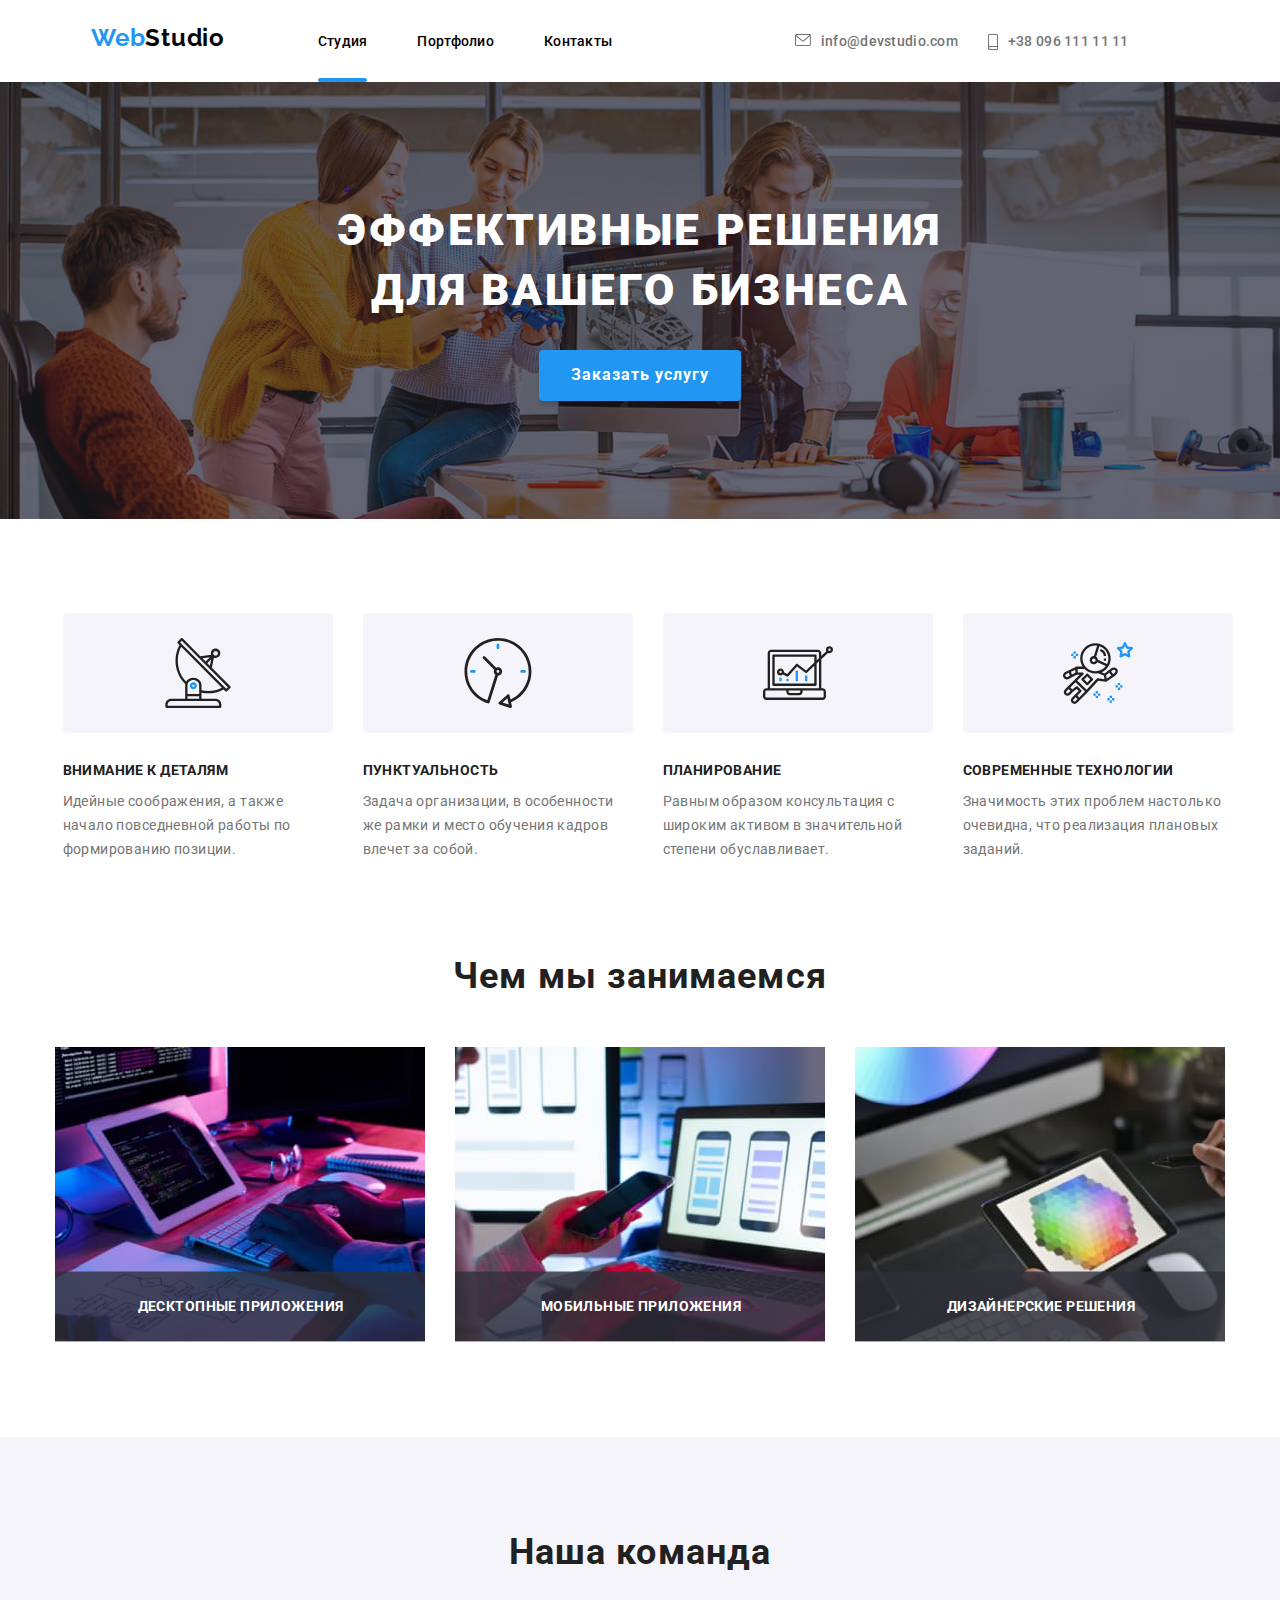
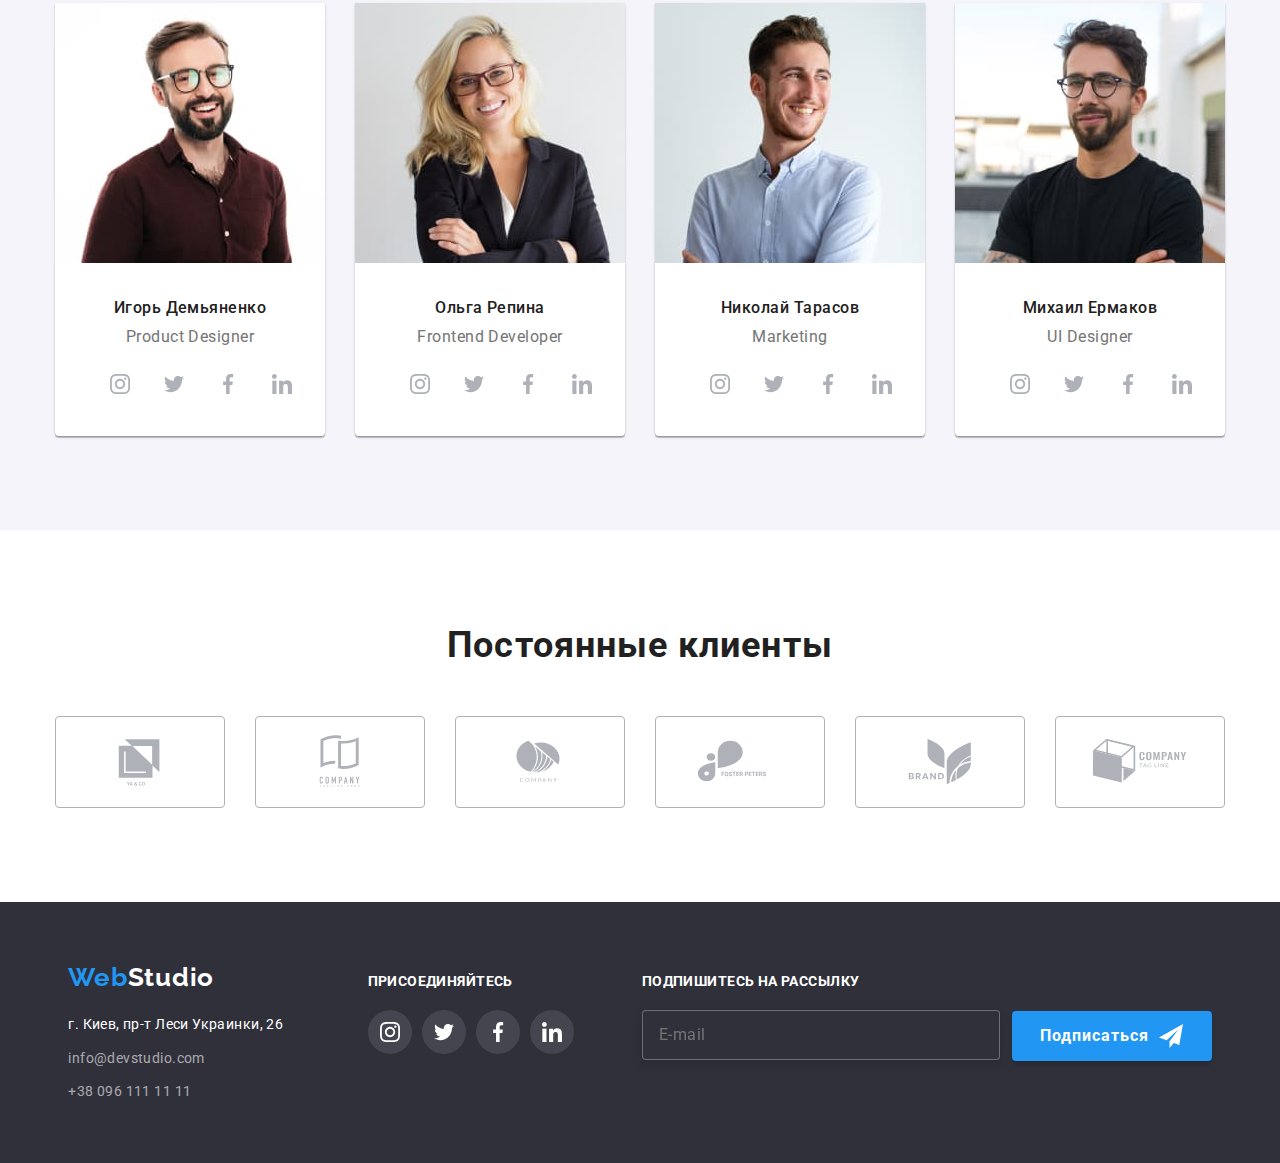
==== commit 9a4e4445: "Исправлены все ошибки ДЗ-8" ====
--- a/index.html
+++ b/index.html
@@ -12,47 +12,49 @@
     <link href="https://fonts.googleapis.com/css2?family=Raleway:wght@700&family=Roboto:wght@400;500;700;900&display=swap" rel="stylesheet"> <!--==GOOGLE FONTS==-->
 </head>
 
-<body class="container">
+<body>
 <!--========HEADER========================-->
-    <header>
-        <div class="position-header container">
-            <nav class="navigation-bar">
-                <a href="index.html"><span class="logo__three-letters">Web</span>Studio</a>
-                <ul class="navigation-link">
-                    <li class="navigation-link__position active-page"><a class="navigation-bar__studio" href="index.html">Студия</a></li>
-                    <li class="navigation-link__position"><a class="navigation-bar__portfolio" href="portfolio.html">Портфолио</a></li>
-                    <li class="navigation-link__position"><a class="navigation-bar__contacts" href="">Контакты</a></li>
-                </ul>
-                <div class="navigation-bar__mobile-menu">
-                    <button class="navigation-bar__menu-position" type="button" data-menu-open>
-                        <svg width="24px" height="16px">
-                            <use href="./img/sprite.svg#menu"></use>
-                        </svg>
-                    </button>
-                </div>
-            </nav>
-                <div class="mail-phone__position">
-                    <ul class="position-link__mail">
-                        <li class="position-mail-phone">     
-                            <a class="navigation-bar__mail-phone" href="mailto:info@devstudio.com">info@devstudio.com
-                                <svg class="mail-phone__logo" width="16px" height="12px">
-                                    <use href="./img/sprite.svg#mail"></use>
-                                </svg>
+    <header class="header">
+        <div class="container">
+            <div class="position-header">
+                <nav class="navigation-bar">
+                    <a href="index.html"><span class="logo__three-letters">Web</span>Studio</a>
+                    <ul class="navigation-link">
+                        <li class="navigation-link__position active-page"><a class="navigation-bar__studio" href="index.html">Студия</a></li>
+                        <li class="navigation-link__position"><a class="navigation-bar__portfolio" href="portfolio.html">Портфолио</a></li>
+                        <li class="navigation-link__position"><a class="navigation-bar__contacts" href="">Контакты</a></li>
+                    </ul>
+                    <div class="navigation-bar__mobile-menu">
+                        <button class="navigation-bar__menu-position" type="button" data-menu-open>
+                            <svg width="24px" height="16px">
+                                <use href="./img/sprite.svg#menu"></use>
+                            </svg>
+                        </button>
+                    </div>
+                </nav>
+                    <div class="mail-phone__position">
+                        <ul class="position-link__mail">
+                            <li class="position-mail-phone">     
+                                <a class="navigation-bar__mail-phone" href="mailto:info@devstudio.com">info@devstudio.com
+                                    <svg class="mail-phone__logo" width="16px" height="12px">
+                                        <use href="./img/sprite.svg#mail"></use>
+                                    </svg>
+                                    </a>
+                            </li>
+                            <li class="position-mail-phone"><a class="navigation-bar__mail-phone" href="tel:+380961111111">+38 096 111 11 11
+                                    <svg class="mail-phone__logo" width=10px height=16px>
+                                        <use href="./img/sprite.svg#phone"></use>
+                                    </svg>
                                 </a>
-                        </li>
-                        <li class="position-mail-phone"><a class="navigation-bar__mail-phone" href="tel:+380961111111">+38 096 111 11 11
-                                <svg class="mail-phone__logo" width=10px height=16px>
-                                    <use href="./img/sprite.svg#phone"></use>
-                                </svg>
-                            </a>
-                        </li>
-                    </ul>
+                            </li>
+                        </ul>
+                    </div>
                 </div>
         </div>
     </header>
 <!--========HERO========================-->  
-        <section class="business-background container">
-            <div class="">
+        <section class="business-background">
+            <div class="container">
                 <h1 class="business">Эффективные решения<br> для вашего бизнеса</h1>
                 <button class="button-service" type="button" data-modal-open>Заказать услугу</button>
             </div>
@@ -106,21 +108,21 @@
         <div class="container">
             <h2 class="our-work">Чем мы занимаемся</h2>
             <ul class="our-work-image">
-                <li><img src="./img/maket_1.jpg" alt="Стол с компъютером и таблицей" width="370" height="294">
+                <li class="our-work-image-position"><img src="./img/maket_1.jpg" alt="Стол с компъютером и таблицей" width="370" height="294">
                     <p class="our-work-description">Десктопные приложения</p>
                 </li>
-                <li><img src="./img/maket_2.jpg" alt="Ноутбук с телефоном в руках" width="370" height="294">
+                <li class="our-work-image-position"><img src="./img/maket_2.jpg" alt="Ноутбук с телефоном в руках" width="370" height="294">
                     <p class="our-work-description">Мобильные приложения</p>
                 </li>
-                <li><img src="./img/maket_3.jpg" alt="Планшет с матрицей цветов" width="370" height="294">
+                <li class="our-work-image-position"><img src="./img/maket_3.jpg" alt="Планшет с матрицей цветов" width="370" height="294">
                     <p class="our-work-description">Дизайнерские решения</p>
                 </li>
             </ul>
         </div>
     </section>
 <!--========OUR TEAM========================-->      
-    <section class="our-team-position container">
-        <div>
+    <section class="our-team-position">
+        <div class="container">
             <h2 class="our-team">Наша команда</h2>
             <ul class="our-team-members">
                 <li class="member-card">
@@ -236,8 +238,8 @@
     </section>
 
     <!--=========OUR CLIENTS====================-->
-    <section class="our-clients container">
-        <div>
+    <section class="our-clients">
+        <div class="container">
             <h2 class="clients-name-section">Постоянные клиенты</h2>
         <div class="clients-position">
             <a class="clients-logo__position" href="#">
@@ -274,8 +276,8 @@
     </section>
 
 <!--========FOOTER========================-->      
-    <footer class="footer__position container">
-        <div>
+    <footer class="footer__position">
+        <div class="container">
             <div class="footer__position-link-sign">
                 <div class="footer__position-address-link-sign">
                     <address class="address-mobile-position">
@@ -342,7 +344,7 @@
     <!--==============================BACKDROP==========================-->
 
     <div class="backdrop is-hidden" data-modal>
-        <div class="modal">
+        <div class="modal container">
             <button class="close-button" type="button" data-modal-close>
                 <svg width=11px height=11px>
                     <use href="./img/sprite.svg#close"></use>
@@ -397,7 +399,9 @@
         </div>
     </div>
 <!--==========MOBILE MENU================================-->
-    <div class="menu container" data-menu>
+    <div class="menu" data-menu>
+        <div class="container">
+            <div class="menu-position">
                 <button class="close-button-menu" type="button" data-menu-close>
                     <svg width=18px height=18px>
                         <use href="./img/sprite.svg#close"></use>
@@ -428,7 +432,8 @@
                     </ul>
                 </div>
             </div>
-       
+        </div>
+    </div>
 
 
     <script src="./js/modal.js"></script>
--- a/css/main.min.css
+++ b/css/main.min.css
@@ -1,2 +1,2 @@
-.visually-hidden{position:absolute !important;clip:rect(1px 1px 1px 1px);clip:rect(1px, 1px, 1px, 1px);padding:0 !important;border:0 !important;height:1px !important;width:1px !important;overflow:hidden}.hiden-h2{display:none}:root{--main-color: #212121;--main-color-hover-focus: #2196f3;--secondary-color-for-text: #757575;--main-font-family: "Raleway", sans-serif;--main-font-style: normal;--main-font-weight: 700;--secondary-font-weight: 400;--thread-font-weight: 500;--forthly-font-weight: 900;--secondary-main-font-family: "Roboto", sans-serif;--color-btn-for-active: #188ce8;--footer-background: #2f303a;--color-text-for-dark-theme: #ffffff;--background-color-for-backdrop: #ffffff;--color-for-radius-subscribe: #2f303a;--color-for-links-of-navigation: #000000;--color-clients-logo: #afb1b8;--background-color-our-team: #f5f4fa;--background-color-member-card: #ffffff;--background-color-ways-logo: #f5f4fa}a{text-decoration:none}ul{list-style:none}h1,h2,h3,h4,h5,h6,p{margin-top:0px;margin-bottom:0px}ul,ol{margin-top:0px;margin-bottom:0px;padding-left:0px}textarea{resize:none}.container{width:480px;margin:0 auto;padding:0 auto}@media screen and (min-width: 481px) and (max-width: 768px){.container{width:768px;margin:0 auto;padding:0 15px}}@media screen and (min-width: 769px) and (max-width: 1200px){.container{width:1200px;margin:0 auto;padding:0 15px}}.active-page::after{display:none}@media screen and (min-width: 481px) and (max-width: 768px){.active-page::after{display:flex;content:"";background-color:var(--main-color-hover-focus);border-radius:2px;margin-top:28px;height:4px}}@media screen and (min-width: 769px) and (max-width: 1200px){.active-page::after{display:flex;content:"";background-color:var(--main-color-hover-focus);border-radius:2px;margin-top:28px;height:4px}}.button-service{font-family:var(--secondary-main-font-family);font-style:var(--main-font-style);font-weight:var(--main-font-weight);font-size:16px;line-height:1.88;display:flex;letter-spacing:0.06em;color:var(--color-text-for-dark-theme);background-color:var(--main-color-hover-focus);box-shadow:0px 4px 4px rgba(0,0,0,0.15);border-radius:4px;border:0px;padding:10px 32px 10px 32px;margin:auto}@media screen and (min-width: 481px) and (max-width: 768px){.button-service{font-family:var(--secondary-main-font-family);font-style:var(--main-font-style);font-weight:var(--main-font-weight);font-size:16px;line-height:1.88;display:flex;letter-spacing:0.06em;color:var(--color-text-for-dark-theme);background-color:var(--main-color-hover-focus);box-shadow:0px 4px 4px rgba(0,0,0,0.15);border-radius:4px;border:0px;padding:10px 32px 10px 32px;margin:auto}}@media screen and (min-width: 769px) and (max-width: 1200px){.button-service{font-family:var(--secondary-main-font-family);font-style:var(--main-font-style);font-weight:var(--main-font-weight);font-size:16px;line-height:1.88;display:flex;letter-spacing:0.06em;color:var(--color-text-for-dark-theme);background-color:var(--main-color-hover-focus);box-shadow:0px 4px 4px rgba(0,0,0,0.15);border-radius:4px;border:0px;padding:10px 32px 10px 32px;margin:auto}}.business-background{background-image:linear-gradient(rgba(47,48,58,0.4), rgba(47,48,58,0.4)),url("../img/mobile_background.png");background-size:cover;height:max-content;padding-bottom:118px;padding-top:118px}@media screen and (min-width: 481px) and (max-width: 768px){.business-background{background-image:linear-gradient(rgba(47,48,58,0.4), rgba(47,48,58,0.4)),url("../img/background_img_laptop.png");background-size:cover;width:max-content;height:max-content;padding-bottom:118px;padding-top:118px}}@media screen and (min-width: 769px) and (max-width: 1200px){.business-background{background-image:linear-gradient(rgba(47,48,58,0.4), rgba(47,48,58,0.4)),url("../img/img_backgraund.png");background-size:cover}}@keyframes animation-backdrop{0%{transform:scale(0.25)}25%{transform:scale(0.5)}50%{transform:scale(0.75)}75%{transform:scale(1)}90%{transform:scale(1.15)}100%{transform:scale(1)}}.backdrop{position:fixed;top:0px;left:0px;width:100%;height:100%;background-color:rgba(0,0,0,0.2)}.modal{position:absolute;left:50%;top:50%;width:450px;background-color:var(--background-color-for-backdrop);transform:translate(-50%, -50%);animation-name:animation-backdrop;animation-duration:300ms}.close-button{position:absolute;top:8px;right:8px;border:1px solid rgba(0,0,0,0.1);box-sizing:border-box;border-radius:50%;background-color:transparent;cursor:pointer;padding:0px;width:30px;height:30px;display:flex;justify-content:center;align-items:center}.close-button:hover,.close-button:focus{fill:var(--main-color-hover-focus)}.is-hidden{opacity:0;visibility:hidden;pointer-events:none}.position-form{padding-left:40px;padding-top:40px;padding-right:40px;margin:0;padding-bottom:40px}.data-form{font-family:var(--secondary-main-font-family);font-style:var(--main-font-style);font-weight:var(--main-font-weight);font-size:20px;line-height:1.5;text-align:center;letter-spacing:0.03em;color:var(--main-color)}.modal-form__position{display:flex;flex-direction:column;margin-top:10px;font-family:var(--secondary-main-font-family);font-style:var(--main-font-style);font-weight:400;font-size:12px;line-height:1.17;letter-spacing:0.01em;color:var(--secondary-color-for-text)}.modal-form__position-name{position:relative;display:block;margin-top:4px}.modal-form__position-name:hover .modal-form__icon,.modal-form__position-name.modal-form__icon{fill:var(--main-color-hover-focus);cursor:pointer;transition-timing-function:0.4,0,0.2,1}.modal__input-form{width:370px;height:40px;border-radius:5px;border:1px solid rgba(33,33,33,0.2);box-sizing:border-box;border-radius:4px;padding-left:42px;cursor:pointer;transition-duration:250ms}.modal__input-form:hover,.modal__input-form:focus{border-color:var(--main-color-hover-focus);cursor:pointer;transition-timing-function:0.4,0,0.2,1}.modal-form__icon{position:absolute;left:12px;top:12px;fill:var(--main-color)}.modal__textarea-form{width:370px;height:120px;margin-top:4px;border:1px solid rgba(33,33,33,0.2);box-sizing:border-box;border-radius:4px;padding-left:16px;padding-top:12px;cursor:pointer}.modal__textarea-form:hover,.modal__textarea-form:focus{border-color:var(--main-color-hover-focus);transition-duration:250ms}.modal-form__checkbox-label{font-family:var(--secondary-main-font-family);font-style:var(--main-font-style);font-weight:var(--secondary-font-weight);font-size:12px;line-height:1.71;letter-spacing:0.03em;color:var(--secondary-color-for-text);display:flex;align-items:baseline;justify-content:center}.modal-form__checkbox-label::before{display:block;content:"";border-radius:2px;border:1px solid var(--main-color);width:16px;height:15px;cursor:pointer}.modal-form__checkbox{margin-top:20px}.modal-form__checkbox:checked+.modal-form__checkbox-label::before{box-shadow:inset 0 0 0 1px var(--main-color-hover-focus);background-image:url("../img/Vector.svg");background-position:1px 2px;background-color:var(--main-color-hover-focus)}.modal-form__button{font-family:var(--secondary-main-font-family);font-style:var(--main-font-style);font-weight:var(--main-font-weight);font-size:16px;line-height:1.88;letter-spacing:0.06em;color:var(--color-text-for-dark-theme);background-color:var(--main-color-hover-focus);box-shadow:0px 4px 4px rgba(0,0,0,0.15);border-radius:4px;border:0px;width:200px;height:50px;margin-top:30px;text-align:center;cursor:pointer;transition-duration:250ms}.modal-form__button:hover,.modal-form__button:focus{background-color:var(--color-btn-for-active);box-shadow:0px 4px 4px rgba(0,0,0,0.15);border-radius:4px;transition-timing-function:0.4,0,0.2,1}.modal-form__button-position{display:flex;justify-content:center}.modal-form__label-link{text-decoration:underline;color:var(--main-color-hover-focus);font-family:var(--secondary-main-font-family);font-style:var(--main-font-style);font-weight:var(--secondary-font-weight)}.modal-button__position{display:block;margin-top:20px}@media screen and (min-width: 769px) and (max-width: 1200px){@keyframes animation-backdrop{0%{transform:scale(0.25)}25%{transform:scale(0.5)}50%{transform:scale(0.75)}75%{transform:scale(1)}90%{transform:scale(1.15)}100%{transform:scale(1)}}.backdrop{position:fixed;top:0;left:0;width:100%;height:100%;background-color:rgba(0,0,0,0.2)}.modal{position:absolute;left:50%;top:50%;width:528px;height:581px;background-color:var(--background-color-for-backdrop);transform:translate(-50%, -50%);animation-name:animation-backdrop;animation-duration:300ms}.close-button{position:absolute;top:8px;right:8px;border:1px solid rgba(0,0,0,0.1);box-sizing:border-box;border-radius:50%;background-color:transparent;cursor:pointer;padding:0px;width:30px;height:30px;display:flex;justify-content:center;align-items:center}.close-button:hover,.close-button:focus{fill:var(--main-color-hover-focus)}.is-hidden{opacity:0;visibility:hidden;pointer-events:none}.position-form{padding-left:40px;padding-top:40px;padding-right:40px;margin:0;padding-bottom:40px}.data-form{font-family:var(--secondary-main-font-family);font-style:var(--main-font-style);font-weight:var(--main-font-weight);font-size:20px;line-height:1.15;text-align:center;letter-spacing:0.03em;color:var(--main-color)}.modal-form__position{display:flex;flex-direction:column;margin-top:12px;font-family:var(--secondary-main-font-family);font-style:var(--main-font-style);font-weight:400;font-size:12px;line-height:1.17;letter-spacing:0.01em;color:var(--secondary-color-for-text)}.modal-form__position-name{position:relative;display:block;margin-top:4px}.modal-form__position-name:hover .modal-form__icon,.modal-form__position-name.modal-form__icon{fill:var(--main-color-hover-focus);cursor:pointer;transition-timing-function:0.4,0,0.2,1}.modal__input-form{width:448px;height:40px;border-radius:5px;border:1px solid rgba(33,33,33,0.2);box-sizing:border-box;border-radius:4px;padding-left:42px;cursor:pointer;transition-duration:250ms}.modal__input-form:hover,.modal__input-form:focus{border-color:var(--main-color-hover-focus);cursor:pointer;transition-timing-function:0.4,0,0.2,1}.modal-form__icon{position:absolute;left:12px;top:12px;fill:var(--main-color)}.modal__textarea-form{width:448px;height:120px;margin-top:4px;border:1px solid rgba(33,33,33,0.2);box-sizing:border-box;border-radius:4px;padding-left:16px;padding-top:12px;cursor:pointer}.modal__textarea-form:hover,.modal__textarea-form:focus{border-color:var(--main-color-hover-focus);transition-duration:250ms}.modal-form__checkbox-label{font-family:var(--secondary-main-font-family);font-style:var(--main-font-style);font-weight:400;font-size:14px;line-height:1.71;letter-spacing:0.03em;color:var(--secondary-color-for-text);display:flex;align-items:baseline;justify-content:center}.modal-form__checkbox-label::before{display:block;content:"";border-radius:2px;border:1px solid var(--main-color);width:16px;height:15px;cursor:pointer}.modal-form__checkbox{margin-top:20px}.modal-form__checkbox:checked+.modal-form__checkbox-label::before{box-shadow:inset 0 0 0 1px var(--main-color-hover-focus);background-image:url("../img/Vector.svg");background-position:1px 2px;background-color:var(--main-color-hover-focus)}.modal-form__button{font-family:var(--secondary-main-font-family);font-style:var(--main-font-style);font-weight:var(--main-font-weight);font-size:16px;line-height:1.88;letter-spacing:0.06em;color:var(--color-text-for-dark-theme);background-color:var(--main-color-hover-focus);box-shadow:0px 4px 4px rgba(0,0,0,0.15);border-radius:4px;border:0px;width:200px;height:50px;margin-top:30px;margin-left:124px;cursor:pointer;transition-duration:250ms}.modal-form__button:hover,.modal-form__button:focus{background-color:var(--color-btn-for-active);box-shadow:0px 4px 4px rgba(0,0,0,0.15);border-radius:4px;transition-timing-function:0.4,0,0.2,1}.modal-form__label-link{text-decoration:underline;color:var(--main-color-hover-focus)}.modal-button__position{display:block;margin-top:20px}}.menu{position:fixed;top:0;left:0;width:100%;height:100%;background-color:#ffffff;box-shadow:0px 4px 8px rgba(0,0,0,0.04),0px 2px 4px rgba(0,0,0,0.08),0px 1px 3px rgba(0,0,0,0.16);opacity:0;visibility:hidden;pointer-events:none}.menu.is-open{opacity:1;visibility:visible;pointer-events:auto}.close-button-menu{display:inline-flex;justify-content:flex-end;margin-left:450px;margin-top:10px;margin-right:15px;border:none;box-sizing:border-box;border-radius:50%;background-color:transparent;cursor:pointer;padding:0px;width:40px;height:40px}.close-button-menu:hover,.close-button-menu:focus{fill:var(--main-color-hover-focus)}.mobile-menu{position:absolute;animation-name:animation-backdrop;animation-duration:300ms;width:480px;height:796px}.mobile-menu__navigation{position:relative;display:flex;flex-direction:column;padding-left:40px;padding-top:48px;padding-bottom:48px}.mobile-menu__link{display:flex}.mobile-menu__link:not(:nth-last-child(1)){margin-bottom:32px}.mobile-menu__link-position{font-family:var(--secondary-main-font-family);font-style:var(--main-font-style);font-weight:var(--thread-font-weight);font-size:40px;line-height:1.18;letter-spacing:0.02em;color:var(--main-color)}.mobile-menu__link-position:hover,.mobile-menu__link-position:focus{color:var(--main-color-hover-focus)}.mobile-menu__mail-phone-position{display:flex;flex-direction:column;margin-top:302px;margin-left:40px;margin-bottom:64px}.mobile-menu__phone{font-family:var(--secondary-main-font-family);font-style:var(--main-font-style);font-weight:var(--thread-font-weight);font-size:34px;line-height:1.18;letter-spacing:0.02em;color:var(--main-color-hover-focus)}.mobile-menu__phone-position{margin-bottom:32px}.mobile-menu__mail{font-family:var(--secondary-main-font-family);font-style:var(--main-font-style);font-weight:var(--thread-font-weight);font-size:24px;line-height:1.17;letter-spacing:0.02em;color:var(--secondary-color-for-text)}.social-links{font-family:var(--secondary-main-font-family);font-style:var(--main-font-style);font-weight:var(--thread-font-weight);font-size:18px;line-height:1.22;letter-spacing:0.02em;color:var(--main-color-hover-focus)}.social-links-after:not(:last-child)::after{content:"";border:1px solid rgba(33,33,33,0.2);transform:rotate(90deg);margin-left:10px;margin-right:10px}.social-links-position{display:flex;margin-left:40px}@media screen and (min-width: 481px) and (max-width: 768px){.navigation-bar__mobile-menu{display:none}}@media screen and (min-width: 769px) and (max-width: 1200px){.navigation-bar__mobile-menu{display:none}}.logo__three-letters{color:var(--main-color-hover-focus)}.navigation-bar{font-family:var(--main-font-family);font-style:var(--main-font-style);font-weight:var(--main-font-weight);font-size:24px;line-height:1.19;letter-spacing:0.03em;color:var(--main-color);display:flex;justify-content:space-between}.navigation-bar a{color:var(--color-for-links-of-navigation)}.navigation-bar__contacts,.navigation-bar__portfolio,.navigation-bar__studio{display:none}.navigation-bar__mail-phone{display:none}.navigation-bar__menu-position{border:none;background-color:inherit}.position-header{padding-bottom:16px;padding-top:16px;padding-left:15px;padding-right:15px}.navigation-bar__menu-position:hover,.navigation-bar__menu-position:focus{fill:var(--main-color-hover-focus)}@media screen and (min-width: 481px) and (max-width: 768px){.position-header{display:flex;padding:21px 15px 0px 15px}.navigation-bar{display:flex;justify-content:flex-start}.navigation-bar__contacts,.navigation-bar__portfolio,.navigation-bar__studio{display:flex;color:var(--main-color);transition-duration:250ms;transition-timing-function:0.4,0,0.2,1}.navigation-bar__contacts:hover,.navigation-bar__contacts:focus,.navigation-bar__portfolio:hover,.navigation-bar__portfolio:focus,.navigation-bar__studio:hover,.navigation-bar__studio:focus{color:var(--main-color-hover-focus)}.navigation-bar__mail-phone{font-family:var(--secondary-main-font-family);font-style:var(--main-font-style);font-weight:var(--thread-font-weight);font-size:14px;line-height:1.14;letter-spacing:0.02em;color:var(--secondary-color-for-text);display:flex;flex-direction:row-reverse;margin-right:30px;flex-direction:row-reverse;transition-duration:250ms;transition-timing-function:0.4,0,0.2,1}.navigation-bar__mail-phone:hover{color:var(--main-color-hover-focus)}.navigation-bar__mail-phone:hover svg{fill:var(--main-color-hover-focus)}.navigation-bar__mail-phone:focus{color:var(--main-color-hover-focus)}.navigation-bar__mail-phone:focus svg{fill:var(--main-color-hover-focus)}.navigation-bar__mail-phone:focus{fill:var(--main-color-hover-focus)}.navigation-link{font-family:var(--secondary-main-font-family);font-style:var(--main-font-style);font-weight:var(--thread-font-weight);font-size:14px;line-height:1.14;letter-spacing:0.02em;color:var(--main-color);display:flex;margin-top:8px;margin-left:88px}.navigation-link__position:not(:last-child){margin-right:50px}.mail-phone__position{display:flex;margin-left:60px}.mail-phone__logo{margin-right:10px;fill:var(--secondary-color-for-text)}.position-link__mail{display:flex;flex-direction:column;align-items:flex-start}.position-mail-phone:nth-child(2){margin-top:10px}}@media screen and (min-width: 769px) and (max-width: 1200px){.navigation-bar{margin-top:24px;margin-left:215px}.navigation-bar__contacts,.navigation-bar__portfolio,.navigation-bar__studio{display:flex;color:var(--main-color);transition-duration:250ms;transition-timing-function:0.4,0,0.2,1}.navigation-bar__contacts:hover,.navigation-bar__portfolio:hover,.navigation-bar__studio:hover{color:var(--main-color-hover-focus)}.navigation-bar__contacts:focus,.navigation-bar__portfolio:focus,.navigation-bar__studio:focus{color:var(--main-color-hover-focus)}.navigation-bar__mail-phone{font-family:var(--secondary-main-font-family);font-style:var(--main-font-style);font-weight:var(--thread-font-weight);font-size:14px;line-height:1.14;letter-spacing:0.02em;color:var(--secondary-color-for-text);display:flex;flex-direction:row-reverse;margin-right:30px;display:flex;flex-direction:row-reverse;transition-duration:250ms;transition-timing-function:0.4,0,0.2,1}.navigation-bar__mail-phone:hover{color:var(--main-color-hover-focus)}.navigation-bar__mail-phone:hover svg{fill:var(--main-color-hover-focus)}.navigation-bar__mail-phone:focus{color:var(--main-color-hover-focus)}.navigation-bar__mail-phone:focus svg{fill:var(--main-color-hover-focus)}.navigation-bar__mail-phone:focus{fill:var(--main-color-hover-focus)}.position-header{display:flex;padding:0px 0px 0px 0px}.navigation-link{font-family:var(--secondary-main-font-family);font-style:var(--main-font-style);font-weight:var(--thread-font-weight);font-size:14px;line-height:1.14;letter-spacing:0.02em;color:var(--main-color);display:flex;margin-top:8px;margin-left:93px}.navigation-link__position:not(:last-child){margin-right:50px}.mail-phone__position{display:flex;margin-top:28px;margin-left:auto}.mail-phone__logo{margin-right:10px;fill:var(--secondary-color-for-text)}.position-link__mail{display:flex;margin-right:30px}}.business{font-family:var(--secondary-main-font-family);font-style:var(--main-font-style);font-weight:var(--forthly-font-weight);font-size:26px;line-height:1.62;text-align:center;letter-spacing:0.06em;text-transform:uppercase;color:var(--color-text-for-dark-theme);padding-bottom:30px}@media screen and (min-width: 769px) and (max-width: 1200px){.business{font-size:44px;line-height:1.37}}.ways-section-position{padding-top:60px;padding-bottom:60px}.ways-position{display:flex;flex-direction:column;justify-content:center}.ways-logo-position{display:flex;background-color:var(--background-color-ways-logo);border-radius:4px;width:450px;height:120px;justify-content:center;align-items:center;margin-bottom:30px}.ways{font-family:var(--secondary-main-font-family);font-style:var(--main-font-style);font-weight:var(--main-font-weight);font-size:14px;line-height:1.14;letter-spacing:0.03em;text-transform:uppercase;color:var(--main-color);margin-bottom:10px;display:flex;justify-content:center}.ways-option{font-family:var(--secondary-main-font-family);font-style:var(--main-font-style);font-weight:var(--secondary-font-weight);font-size:14px;line-height:1.72;letter-spacing:0.03em;color:var(--secondary-color-for-text);text-transform:none}.ways-card-position{width:inherit;margin-left:15px;margin-bottom:30px}.ways-logo{background-color:var(--background-color-ways-logo);border-radius:4px}@media screen and (min-width: 481px) and (max-width: 768px){.ways-position{flex-direction:row;flex-wrap:wrap;justify-content:flex-start}.ways-card-position{width:354px;margin-left:0px;margin-bottom:30px}.ways-card-position:nth-child(2n+1){margin-right:30px;margin-left:0}.ways-logo-position{width:inherit}}@media screen and (min-width: 769px) and (max-width: 1200px){.ways-section-position{padding-top:94px;padding-bottom:94px}.hiden-ways{display:none}.ways-position{justify-content:flex-start;flex-direction:row}.ways-card-position{width:270px;margin-left:0px;margin-bottom:0px}.ways-card-position:not(:nth-last-child(1)){margin-right:30px}.ways{justify-content:flex-start}.ways-logo{background-color:var(--background-color-ways-logo);border-radius:4px}.ways-logo-position{width:270px}}.our-work-position{display:none}@media screen and (min-width: 769px) and (max-width: 1200px){.our-work-position{display:block;padding-bottom:22px}.our-work{font-family:var(--secondary-main-font-family);font-style:var(--main-font-style);font-weight:var(--main-font-weight);font-size:36px;line-height:1.17;text-align:center;letter-spacing:0.03em;color:var(--main-color);display:flex;justify-content:center}.our-work-image{display:flex;justify-content:space-between;margin-top:50px}.our-work-description{font-family:var(--secondary-main-font-family);font-style:var(--main-font-style);font-weight:var(--main-font-weight);font-size:14px;line-height:1.14;text-align:center;letter-spacing:0.03em;text-transform:uppercase;color:var(--color-text-for-dark-theme);background-color:rgba(47,48,58,0.8);padding-top:27px;padding-left:83px;padding-right:82px;top:0px;left:0px;width:100%;height:70px;overflow:auto;transform:translateY(-105%)}}.our-team-position{background-color:var(--background-color-our-team);padding-top:60px;padding-bottom:60px}.member-mobile-photo{width:450px;height:460px}.member-card{background-color:var(--background-color-member-card);box-shadow:0px 1px 3px rgba(0,0,0,0.12),0px 1px 1px rgba(0,0,0,0.14),0px 2px 1px rgba(0,0,0,0.2);border-radius:0px 0px 4px 4px;margin-bottom:30px;margin-left:15px;width:450px}.member-card:not(:nth-last-child(1)){margin-right:50px}.our-team-members{display:flex;flex-direction:column;width:465px}.our-team{font-family:var(--secondary-main-font-family);font-style:var(--main-font-style);font-weight:var(--main-font-weight);font-size:36px;line-height:1.17;text-align:center;letter-spacing:0.03em;color:var(--main-color);margin-bottom:30px}.team-member{font-family:var(--secondary-main-font-family);font-style:var(--main-font-style);font-weight:var(--thread-font-weight);font-size:16px;line-height:1.19;text-align:center;letter-spacing:0.03em;color:var(--main-color);margin-top:30px}.member-profession{font-family:var(--secondary-main-font-family);font-style:var(--main-font-style);font-weight:var(--secondary-font-weight);font-size:16px;line-height:1.19;text-align:center;letter-spacing:0.03em;color:var(--secondary-color-for-text);margin-top:10px}.member-logo-position{display:flex;justify-content:center;margin-bottom:30px;margin-top:16px}.member-logo-background{display:flex;width:44px;height:44px;align-items:center;justify-content:center;border-radius:50px;transition-duration:250ms;transition-timing-function:0.4,0,0.2,1}.member-logo-background:not(:nth-last-child(1)){margin-right:10px}.member-logo-background:hover,.member-logo-background:focus{background-color:var(--main-color-hover-focus)}.member-logo-background:hover .member-logo,.member-logo-background:focus .member-logo{fill:var(--background-color-member-card)}.member-logo{fill:var(--color-clients-logo);transition-duration:250ms;transition-timing-function:0.4,0,0.2,1}@media screen and (min-width: 481px) and (max-width: 768px){.member-mobile-photo{width:354px;height:374px}.member-card{width:inherit;margin-left:0px}.member-card:not(:nth-last-child(1)){margin-right:0px}.member-card:nth-child(2n+1){margin-right:30px}.our-team-members{display:flex;flex-wrap:wrap;flex-direction:row;justify-content:flex-start;width:inherit}.member-logo-position{margin-bottom:24px}}@media screen and (min-width: 769px) and (max-width: 1200px){.our-team-position{padding-top:94px;padding-bottom:94px}.member-card{width:270px;margin-bottom:0px;margin-left:0px}.member-card:not(:nth-last-child(1)){margin-right:0px}.member-mobile-photo{width:inherit;height:inherit}.our-team-members{display:flex;justify-content:space-between;flex-direction:row;width:auto}.team-member{font-family:var(--secondary-main-font-family);font-style:var(--main-font-style);font-weight:var(--thread-font-weight);font-size:16px;line-height:1, 19;text-align:center;letter-spacing:0.03em;color:var(--main-color);margin-top:30px}.member-profession{font-family:var(--secondary-main-font-family);font-style:var(--main-font-style);font-weight:var(--secondary-font-weight);font-size:16px;line-height:1.19;text-align:center;letter-spacing:0.03em;color:var(--secondary-color-for-text);margin-top:10px}.member-logo-position{display:flex;margin:16px 10px 30px 32px}.member-logo-background{display:flex;width:44px;height:44px;align-items:center;justify-content:center;border-radius:50px;transition-duration:250ms;transition-timing-function:0.4,0,0.2,1}.member-logo-background:not(:nth-last-child(1)){margin-right:10px}.member-logo-background:hover,.member-logo-background:focus{background-color:var(--main-color-hover-focus)}.member-logo-background:hover .member-logo,.member-logo-background:focus .member-logo{fill:var(--background-color-member-card)}.member-logo{fill:var(--color-clients-logo);transition-duration:250ms;transition-timing-function:0.4,0,0.2,1}}.our-clients{padding-top:60px;padding-bottom:60px;margin-left:15px}.clients-name-section{font-family:var(--secondary-main-font-family);font-style:var(--main-font-style);font-weight:var(--main-font-weight);font-size:22px;line-height:1.17;text-align:center;letter-spacing:0.03em;color:var(--main-color)}.clients-position{display:flex;flex-wrap:wrap;margin-top:30px}.clients-logo__position{display:flex;width:210px;height:92px;border:1px solid #afb1b8;box-sizing:border-box;border-radius:4px;justify-content:center;align-items:center;transition-duration:250ms;transition-timing-function:0.4,0,0.2,1}.clients-logo__position:nth-child(2n+1){margin-right:30px}.clients-logo__position:nth-child(5n-2){margin-top:30px;margin-bottom:30px}.clients-logo__position:nth-child(6n-2){margin-top:30px;margin-bottom:30px}.clients-logo__position:hover .clients-logo,.clients-logo__position:focus .clients-logo{fill:var(--main-color-hover-focus)}.clients-logo{fill:var(--color-clients-logo);transition-duration:250ms;transition-timing-function:0.4,0,0.2,1}.clients-logo__position:hover,.clients-logo__position:focus{border:1px solid;border-color:var(--main-color-hover-focus)}@media screen and (min-width: 481px) and (max-width: 768px){.our-clients{margin-left:0px}.clients-logo__position{width:226px}.clients-logo__position:nth-child(2n+1){margin-right:0px}.clients-logo__position:nth-child(1n-2){margin-top:0px;margin-bottom:0px}.clients-logo__position:nth-child(6n-2){margin-top:0px;margin-bottom:0px}.clients-logo__position:nth-child(3n+1),.clients-logo__position:nth-child(3n+2){margin-right:30px}.clients-logo__position:nth-child(n+4){margin-top:30px}.clients-logo{fill:var(--color-clients-logo);transition-duration:250ms;transition-timing-function:0.4,0,0.2,1}.clients-logo__position:hover,.clients-logo__position:focus{border:1px solid;border-color:var(--main-color-hover-focus)}}@media screen and (min-width: 769px) and (max-width: 1200px){.our-clients{padding-top:94px;padding-bottom:94px;margin-left:0px}.clients-name-section{font-size:36px}.clients-position{flex-wrap:nowrap;margin-top:50px}.clients-logo__position{width:170px}.clients-logo__position:not(:nth-last-child(1)){margin-right:30px}.clients-logo__position:nth-child(2n+1){margin-right:30px}.clients-logo__position:nth-child(5n-2){margin-top:0px;margin-bottom:0px}.clients-logo__position:nth-child(6n-2){margin-top:0px;margin-bottom:0px}.clients-logo__position:hover .clients-logo,.clients-logo__position:focus .clients-logo{fill:var(--main-color-hover-focus)}.clients-logo{fill:var(--color-clients-logo);transition-duration:250ms;transition-timing-function:0.4,0,0.2,1}.clients-logo__position:hover,.clients-logo__position:focus{border:1px solid;border-color:var(--main-color-hover-focus)}}.footer__position{background-color:var(--footer-background);padding-bottom:60px;padding-top:60px}.address-mobile-position{margin-top:20px;margin-bottom:60px}.footer-link{font-family:var(--main-font-family);font-style:var(--main-font-style);font-weight:var(--main-font-weight);font-size:26px;line-height:1.19;letter-spacing:0.03em;color:var(--color-text-for-dark-theme);margin-bottom:20px}.footer__living{font-family:var(--secondary-main-font-family);font-style:var(--main-font-style);font-weight:var(--secondary-font-weight);font-size:14px;line-height:1.71;letter-spacing:0.03em;color:var(--color-text-for-dark-theme);width:231px}.address-mail{font-family:var(--secondary-main-font-family);font-style:var(--main-font-style);font-weight:var(--secondary-font-weight);font-size:14px;line-height:1.72;letter-spacing:0.03em;color:rgba(255,255,255,0.6)}.address-phone{font-family:var(--secondary-main-font-family);font-style:var(--main-font-style);font-weight:var(--secondary-font-weight);font-size:14px;line-height:1.72;letter-spacing:0.03em;color:rgba(255,255,255,0.6)}.footer-address__mail-position{margin-top:9px}.footer-address__phone-position{margin-top:9px}.footer__link-sign{font-family:var(--secondary-main-font-family);font-style:var(--main-font-style);font-weight:var(--main-font-weight);font-size:14px;line-height:1.14;letter-spacing:0.03em;text-transform:uppercase;color:var(--color-text-for-dark-theme);text-align:center}.footer__position-address-link{display:flex;flex-direction:column;align-items:center}.footer__sign-logo-position{display:flex;margin-bottom:60px;margin-top:20px;justify-content:center}.footer__sign-logo-background{display:flex;width:44px;height:44px;align-items:center;justify-content:center;box-sizing:border-box;border-radius:50px;background-color:rgba(255,255,255,0.1);transition-duration:250ms;transition-timing-function:0.4,0,0.2,1}.footer__sign-logo-background:not(:nth-last-child(1)){margin-right:10px}.footer__sign-logo-background:hover,.footer__sign-logo-background:focus{background-color:var(--main-color-hover-focus)}.footer__sign-logo{fill:var(--color-text-for-dark-theme)}.footer__subscribe-position{font-family:var(--secondary-main-font-family);font-style:var(--main-font-style);font-weight:var(--main-font-weight);font-size:14px;line-height:1.14;letter-spacing:0.03em;text-transform:uppercase;color:var(--color-text-for-dark-theme);text-align:center;margin-bottom:20px}.footer-subscribe__input{background-color:var(--color-for-radius-subscribe);width:450px;height:50px;border:1px solid rgba(255,255,255,0.3);box-sizing:border-box;filter:drop-shadow(0px 4px 4px rgba(0,0,0,0.15));border-radius:4px;font-family:var(--secondary-main-font-family);font-style:var(--main-font-style);font-weight:var(--secondary-font-weight);font-size:16px;line-height:20px;display:flex;align-items:center;justify-content:center;letter-spacing:0.03em;color:rgba(255,255,255,0.6)}.footer-subscribe__button{position:relative;background:var(--main-color-hover-focus);box-shadow:0px 4px 4px rgba(0,0,0,0.15);border-radius:4px;width:200px;height:50px;margin-top:20px;display:flex;justify-content:center;align-items:center;cursor:pointer;font-family:var(--secondary-main-font-family);font-style:var(--main-font-style);font-weight:var(--main-font-weight);font-size:16px;line-height:1.88;letter-spacing:0.06em;color:var(--color-text-for-dark-theme);border:0px}.footer-subscribe__button-position{display:flex;justify-content:center}.footer-subscribe__icon{fill:var(--color-text-for-dark-theme);margin-left:10px}.footer__input-position{display:flex;justify-content:center}@media screen and (min-width: 481px) and (max-width: 768px){.footer__position-address-link-sign{display:flex;margin-bottom:60px;justify-content:space-around}.footer__position-link-sign{display:flex;flex-wrap:wrap;justify-content:space-around;align-items:baseline}.address-mobile-position{margin-top:0px;margin-bottom:0px}.footer__sign-logo-position{margin-bottom:0px}}@media screen and (min-width: 769px) and (max-width: 1200px){.footer__position{padding-bottom:60px;padding-top:60px}.footer-link{font-family:var(--main-font-family);font-style:var(--main-font-style);font-weight:var(--main-font-weight);font-size:26px;line-height:1.19;letter-spacing:0.03em;color:var(--color-text-for-dark-theme)}.footer__living{margin-top:0px}.address-mail{font-family:var(--secondary-main-font-family);font-style:var(--main-font-style);font-weight:var(--secondary-font-weight);font-size:14px;line-height:1.72;letter-spacing:0.03em;color:rgba(255,255,255,0.6)}.address-phone{font-family:var(--secondary-main-font-family);font-style:var(--main-font-style);font-weight:var(--secondary-font-weight);font-size:14px;line-height:1.72;letter-spacing:0.03em;color:rgba(255,255,255,0.6)}.footer__subscribe-position-btn{display:flex}.footer-address__mail-position{margin-top:9px}.footer-subscribe__button-position{margin-top:17px}.footer__position-subscribe{display:flex;align-items:flex-start;flex-direction:column}.footer-address__phone-position{margin-top:9px}.footer__link-sign{margin-left:0px}.footer__position-address-link{display:flex;align-items:baseline}.address-mobile-position{margin-top:0px;margin-bottom:0px}.footer__position-link-sign{display:flex;justify-content:space-evenly}.footer__sign-logo-position{display:flex;margin-left:0px;margin-bottom:0px;margin-top:20px}.footer__sign-logo-background{display:flex;width:44px;height:44px;align-items:center;justify-content:center;box-sizing:border-box;border-radius:50px;background-color:rgba(255,255,255,0.1);transition-duration:250ms;transition-timing-function:0.4,0,0.2,1}.footer__sign-logo-background:not(:nth-last-child(1)){margin-right:10px}.footer__sign-logo-background:hover,.footer__sign-logo-background:focus{background-color:var(--main-color-hover-focus)}.footer__sign-logo{fill:var(--color-text-for-dark-theme)}.footer__subscribe-position{text-align:start;margin-bottom:20px;margin-left:0px}.footer-subscribe{margin-left:0px;margin-top:0px}.footer-subscribe__input{width:358px;padding-top:15px;padding-left:16px;padding-bottom:15px}.footer-subscribe__button{position:relative;background:var(--main-color-hover-focus);box-shadow:0px 4px 4px rgba(0,0,0,0.15);border-radius:4px;width:200px;height:50px;margin-left:12px;margin-top:20px;display:flex;justify-content:center;align-items:center;cursor:pointer;font-family:var(--secondary-main-font-family);font-style:var(--main-font-style);font-weight:var(--main-font-weight);font-size:16px;line-height:1.88;letter-spacing:0.06em;color:var(--color-text-for-dark-theme);border:0px}.footer-subscribe__icon{fill:var(--color-text-for-dark-theme);margin-left:10px}}.portfolio__background{padding-bottom:60px;padding-top:60px;border-top:1px solid #ececec;padding-left:15px}.button__position{display:flex;justify-content:left;flex-wrap:wrap}.button__position-bort:not(:last-child){padding-right:8px}.button__position-bort:nth-child(5){padding-top:15px}.button__position-bort:nth-child(4){padding-top:15px}.content-picture-size{width:450px}.content-position{display:flex;margin-top:40px;flex-wrap:wrap}.content-maket{background-color:var(--background-color-member-card);box-sizing:border-box}.content__border{border-bottom:1px solid #eeeeee;border-left:1px solid #eeeeee;border-right:1px solid #eeeeee;width:450px;padding:20px 0px 20px 24px}.content__position-block{flex-basis:calc((100% - 90px) / 3);margin-bottom:30px;position:relative;transition-duration:250ms;transition-timing-function:0.4,0,0.2,1}.content__position-block:hover,.content__position-block:focus{box-shadow:0px 1px 1px rgba(0,0,0,0.12),0px 4px 4px rgba(0,0,0,0.06),1px 4px 6px rgba(0,0,0,0.16)}.portfolio__button-service{font-family:var(--secondary-main-font-family);font-style:var(--main-font-style);font-weight:var(--thread-font-weight);font-size:16px;line-height:1.63;text-align:center;letter-spacing:0.03em;color:var(--main-color);display:flex;padding:6px 22px 6px 22px;border:0px;transition-duration:250ms;transition-timing-function:0.4,0,0.2,1;cursor:pointer;border-radius:4px}.portfolio__button-service:hover,.portfolio__button-service:focus{background:var(--main-color-hover-focus);color:var(--color-text-for-dark-theme);box-shadow:0px 3px 1px rgba(0,0,0,0.1),0px 1px 2px rgba(0,0,0,0.08),0px 2px 2px rgba(0,0,0,0.12);border-radius:4px}.overlay{position:absolute;font-family:var(--secondary-main-font-family);font-style:var(--main-font-style);font-weight:var(--secondary-font-weight);font-size:18px;line-height:1.56;letter-spacing:0.03em;color:var(--color-text-for-dark-theme);background-color:rgba(33,150,243,0.9);padding-top:64px;padding-left:24px;padding-right:24px;top:0px;left:0px;width:100%;height:294px;overflow:auto;transform:translateY(100%);transition:transform 500ms linear}.hiden-overlay{position:relative;overflow:hidden;width:450px;height:294px}.animation-maket-overlay:hover .overlay,.animation-maket-overlay:focus .overlay{transform:translateY(0%)}.content__name{font-family:var(--secondary-main-font-family);font-style:var(--main-font-style);font-weight:var(--main-font-weight);font-size:18px;line-height:2;letter-spacing:0.06em;color:var(--main-color)}.direction{font-family:var(--secondary-main-font-family);font-style:var(--main-font-style);font-weight:var(--secondary-font-weight);font-size:16px;line-height:1.87;letter-spacing:0.03em;color:var(--secondary-color-for-text);padding-top:4px}@media screen and (min-width: 481px) and (max-width: 768px){.button__position{justify-content:center;flex-wrap:nowrap}.button__position-bort:not(:last-child){padding-right:0px;margin-right:8px}.button__position-bort:nth-child(5){padding-top:0px}.button__position-bort:nth-child(4){padding-top:0px}.content-position{margin-top:30px;flex-wrap:wrap}.content__position-block{width:354px}.content__position-block:nth-child(2n+1){margin-right:30px}.hiden-overlay{width:354px}.content-picture-size{width:354px}.content__border{width:354px}}@media screen and (min-width: 769px) and (max-width: 1200px){.portfolio__background{padding-bottom:94px;padding-top:94px;padding-left:0px;padding-right:0px}.button__position{display:flex;justify-content:center;flex-wrap:nowrap}.button__position-bort:not(:last-child){padding-right:8px}.button__position-bort:nth-child(5){padding-top:0px}.button__position-bort:nth-child(4){padding-top:0px}.content-picture-size{width:370px}.content-position{margin-top:50px;flex-wrap:wrap}.content-maket{background-color:var(--background-color-member-card);box-sizing:border-box;display:flex}.content__border{border-bottom:1px solid #eeeeee;border-left:1px solid #eeeeee;border-right:1px solid #eeeeee;width:370px;padding:20px 0px 20px 24px}.content__position-block{flex-basis:calc((100% - 90px) / 3);margin-bottom:30px;position:relative;transition-duration:250ms;transition-timing-function:0.4,0,0.2,1;width:calc(100% - 30px)/3;margin:15px;display:flex}.content-maket-position:hover{box-shadow:0px 1px 1px rgba(0,0,0,0.12),0px 4px 4px rgba(0,0,0,0.06),1px 4px 6px rgba(0,0,0,0.16)}.portfolio__button-service{font-family:var(--secondary-main-font-family);font-style:var(--main-font-style);font-weight:var(--thread-font-weight);font-size:16px;line-height:1.63;text-align:center;letter-spacing:0.03em;color:var(--main-color);display:flex;padding:6px 22px 6px 22px;border:0px;transition-duration:250ms;transition-timing-function:0.4,0,0.2,1;cursor:pointer}.portfolio__button-service:hover,.portfolio__button-service:focus{background:var(--main-color-hover-focus);color:var(--color-text-for-dark-theme);box-shadow:0px 3px 1px rgba(0,0,0,0.1),0px 1px 2px rgba(0,0,0,0.08),0px 2px 2px rgba(0,0,0,0.12);border-radius:4px}.overlay{position:absolute;font-family:var(--secondary-main-font-family);font-style:var(--main-font-style);font-weight:var(--secondary-font-weight);font-size:18px;line-height:1.56;letter-spacing:0.03em;color:var(--color-text-for-dark-theme);background-color:rgba(33,150,243,0.9);padding-top:64px;padding-left:24px;padding-right:24px;top:0px;left:0px;width:100%;height:294px;overflow:auto;transform:translateY(100%);transition:transform 500ms linear}.hiden-overlay{position:relative;overflow:hidden;width:370px;height:294px}.animation-maket-overlay:hover .overlay,.animation-maket-overlay:focus .overlay{transform:translateY(0%)}.content__name{font-family:var(--secondary-main-font-family);font-style:var(--main-font-style);font-weight:var(--main-font-weight);font-size:18px;line-height:2;letter-spacing:0.06em;color:var(--main-color)}.direction{font-family:var(--secondary-main-font-family);font-style:var(--main-font-style);font-weight:var(--secondary-font-weight);font-size:16px;line-height:1.87;letter-spacing:0.03em;color:var(--secondary-color-for-text);padding-top:4px}}
+.visually-hidden{position:absolute !important;clip:rect(1px 1px 1px 1px);clip:rect(1px, 1px, 1px, 1px);padding:0 !important;border:0 !important;height:1px !important;width:1px !important;overflow:hidden}.hiden-h2{display:none}:root{--main-color: #212121;--main-color-hover-focus: #2196f3;--secondary-color-for-text: #757575;--main-font-family: "Raleway", sans-serif;--main-font-style: normal;--main-font-weight: 700;--secondary-font-weight: 400;--thread-font-weight: 500;--forthly-font-weight: 900;--secondary-main-font-family: "Roboto", sans-serif;--color-btn-for-active: #188ce8;--footer-background: #2f303a;--color-text-for-dark-theme: #ffffff;--background-color-for-backdrop: #ffffff;--color-for-radius-subscribe: #2f303a;--color-for-links-of-navigation: #000000;--color-clients-logo: #afb1b8;--background-color-our-team: #f5f4fa;--background-color-member-card: #ffffff;--background-color-ways-logo: #f5f4fa}a{text-decoration:none}ul{list-style:none}h1,h2,h3,h4,h5,h6,p{margin-top:0px;margin-bottom:0px}ul,ol{margin-top:0px;margin-bottom:0px;padding-left:0px}textarea{resize:none}.container{width:100%;padding:0 15px}@media screen and (min-width: 320px) and (max-width: 767px){.container{width:480px;margin:0 auto;padding:0 auto}}@media screen and (min-width: 768px) and (max-width: 1199px){.container{width:768px;margin:0 auto;padding:0 0}}@media screen and (min-width: 1200px){.container{width:1200;margin:0;padding:0 0}}.active-page::after{display:none}@media screen and (min-width: 768px) and (max-width: 1199px){.active-page::after{display:flex;content:"";background-color:var(--main-color-hover-focus);border-radius:2px;margin-top:28px;height:4px}}@media screen and (min-width: 1200px){.active-page::after{display:flex;content:"";background-color:var(--main-color-hover-focus);border-radius:2px;margin-top:28px;height:4px}}.button-service{font-family:var(--secondary-main-font-family);font-style:var(--main-font-style);font-weight:var(--main-font-weight);font-size:16px;line-height:1.88;display:flex;letter-spacing:0.06em;color:var(--color-text-for-dark-theme);background-color:var(--main-color-hover-focus);box-shadow:0px 4px 4px rgba(0,0,0,0.15);border-radius:4px;border:0px;padding:10px 32px 10px 32px;margin:auto}@media screen and (min-width: 481px) and (max-width: 768px){.button-service{font-family:var(--secondary-main-font-family);font-style:var(--main-font-style);font-weight:var(--main-font-weight);font-size:16px;line-height:1.88;display:flex;letter-spacing:0.06em;color:var(--color-text-for-dark-theme);background-color:var(--main-color-hover-focus);box-shadow:0px 4px 4px rgba(0,0,0,0.15);border-radius:4px;border:0px;padding:10px 32px 10px 32px;margin:auto}}@media screen and (min-width: 769px){.button-service{font-family:var(--secondary-main-font-family);font-style:var(--main-font-style);font-weight:var(--main-font-weight);font-size:16px;line-height:1.88;display:flex;letter-spacing:0.06em;color:var(--color-text-for-dark-theme);background-color:var(--main-color-hover-focus);box-shadow:0px 4px 4px rgba(0,0,0,0.15);border-radius:4px;border:0px;padding:10px 32px 10px 32px;margin:auto}}@media screen and (min-width: 320px) and (max-width: 767px){.business-background{background-image:linear-gradient(rgba(47,48,58,0.4), rgba(47,48,58,0.4)),url("../img/mobile_background.png");background-size:cover;height:max-content;padding-bottom:118px;padding-top:118px}}@media screen and (min-width: 768px) and (max-width: 1199px){.business-background{background-image:linear-gradient(rgba(47,48,58,0.4), rgba(47,48,58,0.4)),url("../img/background_img_laptop.png");background-size:cover;padding-bottom:118px;padding-top:118px}}@media screen and (min-width: 1200px){.business-background{background-image:linear-gradient(rgba(47,48,58,0.4), rgba(47,48,58,0.4)),url("../img/img_backgraund.png");background-size:cover;padding-bottom:118px;padding-top:118px}}@keyframes animation-backdrop{0%{transform:scale(0.25)}25%{transform:scale(0.5)}50%{transform:scale(0.75)}75%{transform:scale(1)}90%{transform:scale(1.15)}100%{transform:scale(1)}}.backdrop{position:fixed;top:0px;left:0px;width:100%;height:100%;background-color:rgba(0,0,0,0.2)}.modal{position:absolute;left:50%;top:50%;width:450px;background-color:var(--background-color-for-backdrop);transform:translate(-50%, -50%);animation-name:animation-backdrop;animation-duration:300ms}.close-button{position:absolute;top:8px;right:8px;border:1px solid rgba(0,0,0,0.1);box-sizing:border-box;border-radius:50%;background-color:transparent;cursor:pointer;padding:0px;width:30px;height:30px;display:flex;justify-content:center;align-items:center}.close-button:hover,.close-button:focus{fill:var(--main-color-hover-focus)}.is-hidden{opacity:0;visibility:hidden;pointer-events:none}.position-form{padding-left:40px;padding-top:40px;padding-right:40px;margin:0;padding-bottom:40px}.data-form{font-family:var(--secondary-main-font-family);font-style:var(--main-font-style);font-weight:var(--main-font-weight);font-size:20px;line-height:1.5;text-align:center;letter-spacing:0.03em;color:var(--main-color)}.modal-form__position{display:flex;flex-direction:column;margin-top:10px;font-family:var(--secondary-main-font-family);font-style:var(--main-font-style);font-weight:400;font-size:12px;line-height:1.17;letter-spacing:0.01em;color:var(--secondary-color-for-text)}.modal-form__position-name{position:relative;display:block;margin-top:4px}.modal-form__position-name:hover .modal-form__icon,.modal-form__position-name.modal-form__icon{fill:var(--main-color-hover-focus);cursor:pointer;transition-timing-function:0.4,0,0.2,1}.modal__input-form{width:370px;height:40px;border-radius:5px;border:1px solid rgba(33,33,33,0.2);box-sizing:border-box;border-radius:4px;padding-left:42px;cursor:pointer;transition-duration:250ms}.modal__input-form:hover,.modal__input-form:focus{border-color:var(--main-color-hover-focus);cursor:pointer;transition-timing-function:0.4,0,0.2,1}.modal-form__icon{position:absolute;left:12px;top:12px;fill:var(--main-color)}.modal__textarea-form{width:370px;height:120px;margin-top:4px;border:1px solid rgba(33,33,33,0.2);box-sizing:border-box;border-radius:4px;padding-left:16px;padding-top:12px;cursor:pointer}.modal__textarea-form:hover,.modal__textarea-form:focus{border-color:var(--main-color-hover-focus);transition-duration:250ms}.modal-form__checkbox-label{font-family:var(--secondary-main-font-family);font-style:var(--main-font-style);font-weight:var(--secondary-font-weight);font-size:12px;line-height:1.71;letter-spacing:0.03em;color:var(--secondary-color-for-text);display:flex;align-items:baseline;justify-content:center}.modal-form__checkbox-label::before{display:block;content:"";border-radius:2px;border:1px solid var(--main-color);width:16px;height:15px;cursor:pointer}.modal-form__checkbox{margin-top:20px}.modal-form__checkbox:checked+.modal-form__checkbox-label::before{box-shadow:inset 0 0 0 1px var(--main-color-hover-focus);background-image:url("../img/Vector.svg");background-position:1px 2px;background-color:var(--main-color-hover-focus)}.modal-form__button{font-family:var(--secondary-main-font-family);font-style:var(--main-font-style);font-weight:var(--main-font-weight);font-size:16px;line-height:1.88;letter-spacing:0.06em;color:var(--color-text-for-dark-theme);background-color:var(--main-color-hover-focus);box-shadow:0px 4px 4px rgba(0,0,0,0.15);border-radius:4px;border:0px;width:200px;height:50px;margin-top:30px;text-align:center;cursor:pointer;transition-duration:250ms}.modal-form__button:hover,.modal-form__button:focus{background-color:var(--color-btn-for-active);box-shadow:0px 4px 4px rgba(0,0,0,0.15);border-radius:4px;transition-timing-function:0.4,0,0.2,1}.modal-form__button-position{display:flex;justify-content:center}.modal-form__label-link{text-decoration:underline;color:var(--main-color-hover-focus);font-family:var(--secondary-main-font-family);font-style:var(--main-font-style);font-weight:var(--secondary-font-weight)}.modal-button__position{display:block;margin-top:20px}@media screen and (min-width: 1199px){@keyframes animation-backdrop{0%{transform:scale(0.25)}25%{transform:scale(0.5)}50%{transform:scale(0.75)}75%{transform:scale(1)}90%{transform:scale(1.15)}100%{transform:scale(1)}}.backdrop{position:fixed;top:0;left:0;width:100%;height:100%;background-color:rgba(0,0,0,0.2)}.modal{position:absolute;left:50%;top:50%;width:528px;height:581px;background-color:var(--background-color-for-backdrop);transform:translate(-50%, -50%);animation-name:animation-backdrop;animation-duration:300ms}.close-button{position:absolute;top:8px;right:8px;border:1px solid rgba(0,0,0,0.1);box-sizing:border-box;border-radius:50%;background-color:transparent;cursor:pointer;padding:0px;width:30px;height:30px;display:flex;justify-content:center;align-items:center}.close-button:hover,.close-button:focus{fill:var(--main-color-hover-focus)}.is-hidden{opacity:0;visibility:hidden;pointer-events:none}.position-form{padding-left:40px;padding-top:40px;padding-right:40px;margin:0;padding-bottom:40px}.data-form{font-family:var(--secondary-main-font-family);font-style:var(--main-font-style);font-weight:var(--main-font-weight);font-size:20px;line-height:1.15;text-align:center;letter-spacing:0.03em;color:var(--main-color)}.modal-form__position{display:flex;flex-direction:column;margin-top:12px;font-family:var(--secondary-main-font-family);font-style:var(--main-font-style);font-weight:400;font-size:12px;line-height:1.17;letter-spacing:0.01em;color:var(--secondary-color-for-text)}.modal-form__position-name{position:relative;display:block;margin-top:4px}.modal-form__position-name:hover .modal-form__icon,.modal-form__position-name.modal-form__icon{fill:var(--main-color-hover-focus);cursor:pointer;transition-timing-function:0.4,0,0.2,1}.modal__input-form{width:448px;height:40px;border-radius:5px;border:1px solid rgba(33,33,33,0.2);box-sizing:border-box;border-radius:4px;padding-left:42px;cursor:pointer;transition-duration:250ms}.modal__input-form:hover,.modal__input-form:focus{border-color:var(--main-color-hover-focus);cursor:pointer;transition-timing-function:0.4,0,0.2,1}.modal-form__icon{position:absolute;left:12px;top:12px;fill:var(--main-color)}.modal__textarea-form{width:448px;height:120px;margin-top:4px;border:1px solid rgba(33,33,33,0.2);box-sizing:border-box;border-radius:4px;padding-left:16px;padding-top:12px;cursor:pointer}.modal__textarea-form:hover,.modal__textarea-form:focus{border-color:var(--main-color-hover-focus);transition-duration:250ms}.modal-form__checkbox-label{font-family:var(--secondary-main-font-family);font-style:var(--main-font-style);font-weight:400;font-size:14px;line-height:1.71;letter-spacing:0.03em;color:var(--secondary-color-for-text);display:flex;align-items:baseline;justify-content:center}.modal-form__checkbox-label::before{display:block;content:"";border-radius:2px;border:1px solid var(--main-color);width:16px;height:15px;cursor:pointer}.modal-form__checkbox{margin-top:20px}.modal-form__checkbox:checked+.modal-form__checkbox-label::before{box-shadow:inset 0 0 0 1px var(--main-color-hover-focus);background-image:url("../img/Vector.svg");background-position:1px 2px;background-color:var(--main-color-hover-focus)}.modal-form__button{font-family:var(--secondary-main-font-family);font-style:var(--main-font-style);font-weight:var(--main-font-weight);font-size:16px;line-height:1.88;letter-spacing:0.06em;color:var(--color-text-for-dark-theme);background-color:var(--main-color-hover-focus);box-shadow:0px 4px 4px rgba(0,0,0,0.15);border-radius:4px;border:0px;width:200px;height:50px;margin-top:30px;cursor:pointer;transition-duration:250ms}.modal-form__button:hover,.modal-form__button:focus{background-color:var(--color-btn-for-active);box-shadow:0px 4px 4px rgba(0,0,0,0.15);border-radius:4px;transition-timing-function:0.4,0,0.2,1}.modal-form__label-link{text-decoration:underline;color:var(--main-color-hover-focus)}.modal-button__position{display:block;margin-top:20px}}.menu{position:fixed;top:0;left:0;width:100%;height:100%;background-color:#ffffff;box-shadow:0px 4px 8px rgba(0,0,0,0.04),0px 2px 4px rgba(0,0,0,0.08),0px 1px 3px rgba(0,0,0,0.16);opacity:0;visibility:hidden;pointer-events:none}.menu.is-open{opacity:1;visibility:visible;pointer-events:auto}.menu-position{display:flex;flex-direction:column;justify-content:center;align-items:stretch}.close-button-menu{display:flex;justify-content:flex-end;margin-top:21px;margin-right:21px;border:none;box-sizing:border-box;border-radius:50%;background-color:transparent;cursor:pointer;padding:0px}.close-button-menu:hover,.close-button-menu:focus{fill:var(--main-color-hover-focus)}.mobile-menu{position:absolute;animation-name:animation-backdrop;animation-duration:300ms;width:480px;height:796px}.mobile-menu__navigation{position:relative;display:flex;flex-direction:column;padding-left:40px;padding-top:48px;padding-bottom:48px}.mobile-menu__link{display:flex}.mobile-menu__link:not(:nth-last-child(1)){margin-bottom:32px}.mobile-menu__link-position{font-family:var(--secondary-main-font-family);font-style:var(--main-font-style);font-weight:var(--thread-font-weight);font-size:40px;line-height:1.18;letter-spacing:0.02em;color:var(--main-color)}.mobile-menu__link-position:hover,.mobile-menu__link-position:focus{color:var(--main-color-hover-focus)}.mobile-menu__mail-phone-position{display:flex;flex-direction:column;margin-left:40px;margin-bottom:64px;margin-top:100px}.mobile-menu__phone{font-family:var(--secondary-main-font-family);font-style:var(--main-font-style);font-weight:var(--thread-font-weight);font-size:34px;line-height:1.18;letter-spacing:0.02em;color:var(--main-color-hover-focus)}.mobile-menu__phone-position{margin-bottom:32px}.mobile-menu__mail{font-family:var(--secondary-main-font-family);font-style:var(--main-font-style);font-weight:var(--thread-font-weight);font-size:24px;line-height:1.17;letter-spacing:0.02em;color:var(--secondary-color-for-text)}.social-links{font-family:var(--secondary-main-font-family);font-style:var(--main-font-style);font-weight:var(--thread-font-weight);font-size:18px;line-height:1.22;letter-spacing:0.02em;color:var(--main-color-hover-focus)}.social-links-after:not(:last-child)::after{content:"";border:1px solid rgba(33,33,33,0.2);transform:rotate(90deg);margin-left:10px;margin-right:10px}.social-links-position{display:flex;margin-left:40px}@media screen and (min-width: 768px) and (max-width: 1199px){.navigation-bar__mobile-menu{display:none}}@media screen and (min-width: 1200px){.navigation-bar__mobile-menu{display:none}}.logo__three-letters{color:var(--main-color-hover-focus)}.navigation-bar{font-family:var(--main-font-family);font-style:var(--main-font-style);font-weight:var(--main-font-weight);font-size:24px;line-height:1.19;letter-spacing:0.03em;color:var(--main-color);display:flex;justify-content:space-between}.navigation-bar a{color:var(--color-for-links-of-navigation)}.navigation-bar__contacts,.navigation-bar__portfolio,.navigation-bar__studio{display:none}.navigation-bar__mail-phone{display:none}.navigation-bar__menu-position{border:none;background-color:inherit}.position-header{padding-bottom:16px;padding-top:16px;padding-left:15px;padding-right:15px}.navigation-bar__menu-position:hover,.navigation-bar__menu-position:focus{fill:var(--main-color-hover-focus)}@media screen and (min-width: 768px) and (max-width: 1199px){.position-header{display:flex;padding:21px 15px 0px 15px}.navigation-bar{display:flex;justify-content:flex-start}.navigation-bar__contacts,.navigation-bar__portfolio,.navigation-bar__studio{display:flex;color:var(--main-color);transition-duration:250ms;transition-timing-function:0.4,0,0.2,1}.navigation-bar__contacts:hover,.navigation-bar__contacts:focus,.navigation-bar__portfolio:hover,.navigation-bar__portfolio:focus,.navigation-bar__studio:hover,.navigation-bar__studio:focus{color:var(--main-color-hover-focus)}.navigation-bar__mail-phone{font-family:var(--secondary-main-font-family);font-style:var(--main-font-style);font-weight:var(--thread-font-weight);font-size:14px;line-height:1.14;letter-spacing:0.02em;color:var(--secondary-color-for-text);display:flex;flex-direction:row-reverse;margin-right:30px;flex-direction:row-reverse;transition-duration:250ms;transition-timing-function:0.4,0,0.2,1}.navigation-bar__mail-phone:hover{color:var(--main-color-hover-focus)}.navigation-bar__mail-phone:hover svg{fill:var(--main-color-hover-focus)}.navigation-bar__mail-phone:focus{color:var(--main-color-hover-focus)}.navigation-bar__mail-phone:focus svg{fill:var(--main-color-hover-focus)}.navigation-bar__mail-phone:focus{fill:var(--main-color-hover-focus)}.navigation-link{font-family:var(--secondary-main-font-family);font-style:var(--main-font-style);font-weight:var(--thread-font-weight);font-size:14px;line-height:1.14;letter-spacing:0.02em;color:var(--main-color);display:flex;margin-top:8px;margin-left:88px}.navigation-link__position:not(:last-child){margin-right:50px}.mail-phone__position{display:flex;margin-left:60px}.mail-phone__logo{margin-right:10px;fill:var(--secondary-color-for-text)}.position-link__mail{display:flex;flex-direction:column;align-items:flex-start}.position-mail-phone:nth-child(2){margin-top:10px}}@media screen and (min-width: 1200px){.header{padding-top:24px}.position-header{display:flex;padding:0px 0px 0px 0px;justify-content:space-around;align-items:baseline}.navigation-bar{justify-content:space-between;align-items:baseline}.navigation-bar__contacts,.navigation-bar__portfolio,.navigation-bar__studio{display:flex;color:var(--main-color);transition-duration:250ms;transition-timing-function:0.4,0,0.2,1}.navigation-bar__contacts:hover,.navigation-bar__portfolio:hover,.navigation-bar__studio:hover{color:var(--main-color-hover-focus)}.navigation-bar__contacts:focus,.navigation-bar__portfolio:focus,.navigation-bar__studio:focus{color:var(--main-color-hover-focus)}.navigation-bar__mail-phone{font-family:var(--secondary-main-font-family);font-style:var(--main-font-style);font-weight:var(--thread-font-weight);font-size:14px;line-height:1.14;letter-spacing:0.02em;color:var(--secondary-color-for-text);display:flex;flex-direction:row-reverse;margin-right:30px;display:flex;flex-direction:row-reverse;transition-duration:250ms;transition-timing-function:0.4,0,0.2,1}.navigation-bar__mail-phone:hover{color:var(--main-color-hover-focus)}.navigation-bar__mail-phone:hover svg{fill:var(--main-color-hover-focus)}.navigation-bar__mail-phone:focus{color:var(--main-color-hover-focus)}.navigation-bar__mail-phone:focus svg{fill:var(--main-color-hover-focus)}.navigation-bar__mail-phone:focus{fill:var(--main-color-hover-focus)}.navigation-link{font-family:var(--secondary-main-font-family);font-style:var(--main-font-style);font-weight:var(--thread-font-weight);font-size:14px;line-height:1.14;letter-spacing:0.02em;color:var(--main-color);display:flex;margin-left:93px}.navigation-link__position:not(:last-child){margin-right:50px}.mail-phone__position{display:flex}.mail-phone__logo{margin-right:10px;fill:var(--secondary-color-for-text)}.position-link__mail{display:flex;margin-right:30px}}.business{font-family:var(--secondary-main-font-family);font-style:var(--main-font-style);font-weight:var(--forthly-font-weight);font-size:26px;line-height:1.62;text-align:center;letter-spacing:0.06em;text-transform:uppercase;color:var(--color-text-for-dark-theme);padding-bottom:30px}@media screen and (min-width: 769px){.business{font-size:44px;line-height:1.37}}.ways-section-position{padding-top:60px;padding-bottom:60px}.ways-position{display:flex;flex-direction:column;justify-content:center}.ways-logo-position{display:flex;background-color:var(--background-color-ways-logo);border-radius:4px;width:450px;height:120px;justify-content:center;align-items:center;margin-bottom:30px}.ways{font-family:var(--secondary-main-font-family);font-style:var(--main-font-style);font-weight:var(--main-font-weight);font-size:14px;line-height:1.14;letter-spacing:0.03em;text-transform:uppercase;color:var(--main-color);margin-bottom:10px;display:flex;justify-content:center}.ways-option{font-family:var(--secondary-main-font-family);font-style:var(--main-font-style);font-weight:var(--secondary-font-weight);font-size:14px;line-height:1.72;letter-spacing:0.03em;color:var(--secondary-color-for-text);text-transform:none}.ways-card-position{width:inherit;margin-bottom:30px}.ways-logo{background-color:var(--background-color-ways-logo);border-radius:4px}@media screen and (min-width: 768px) and (max-width: 1199px){.ways-position{flex-direction:row;flex-wrap:wrap;justify-content:flex-start;padding-left:15px}.ways-card-position{width:354px;margin-left:0px;margin-bottom:30px}.ways-card-position:nth-child(2n+1){margin-right:30px;margin-left:0}.ways-logo-position{width:inherit}}@media screen and (min-width: 1200px){.ways-section-position{padding-top:94px;padding-bottom:94px}.hiden-ways{display:none}.ways-position{justify-content:center;flex-direction:row;padding-left:15px}.ways-card-position{width:270px;margin-left:0px;margin-bottom:0px}.ways-card-position:not(:nth-last-child(1)){margin-right:30px}.ways{justify-content:flex-start}.ways-logo{background-color:var(--background-color-ways-logo);border-radius:4px}.ways-logo-position{width:270px}}.our-work-position{display:none}@media screen and (min-width: 1200px){.our-work-position{display:block;padding-bottom:22px}.our-work{font-family:var(--secondary-main-font-family);font-style:var(--main-font-style);font-weight:var(--main-font-weight);font-size:36px;line-height:1.17;text-align:center;letter-spacing:0.03em;color:var(--main-color);display:flex;justify-content:center}.our-work-image{display:flex;margin-top:50px;justify-content:center}.our-work-image-position:not(:last-child){margin-right:30px}.our-work-description{font-family:var(--secondary-main-font-family);font-style:var(--main-font-style);font-weight:var(--main-font-weight);font-size:14px;line-height:1.14;text-align:center;letter-spacing:0.03em;text-transform:uppercase;color:var(--color-text-for-dark-theme);background-color:rgba(47,48,58,0.8);padding-top:27px;padding-left:83px;padding-right:82px;top:0px;left:0px;width:100%;height:70px;overflow:auto;transform:translateY(-105%)}}.our-team-position{background-color:var(--background-color-our-team);padding-top:60px;padding-bottom:60px}.member-mobile-photo{width:450px;height:460px}.member-card{background-color:var(--background-color-member-card);box-shadow:0px 1px 3px rgba(0,0,0,0.12),0px 1px 1px rgba(0,0,0,0.14),0px 2px 1px rgba(0,0,0,0.2);border-radius:0px 0px 4px 4px;margin-bottom:30px;margin-left:15px;width:450px}.member-card:not(:nth-last-child(1)){margin-right:50px}.our-team-members{display:flex;flex-direction:column;width:465px}.our-team{font-family:var(--secondary-main-font-family);font-style:var(--main-font-style);font-weight:var(--main-font-weight);font-size:36px;line-height:1.17;text-align:center;letter-spacing:0.03em;color:var(--main-color);margin-bottom:30px}.team-member{font-family:var(--secondary-main-font-family);font-style:var(--main-font-style);font-weight:var(--thread-font-weight);font-size:16px;line-height:1.19;text-align:center;letter-spacing:0.03em;color:var(--main-color);margin-top:30px}.member-profession{font-family:var(--secondary-main-font-family);font-style:var(--main-font-style);font-weight:var(--secondary-font-weight);font-size:16px;line-height:1.19;text-align:center;letter-spacing:0.03em;color:var(--secondary-color-for-text);margin-top:10px}.member-logo-position{display:flex;justify-content:center;margin-bottom:30px;margin-top:16px}.member-logo-background{display:flex;width:44px;height:44px;align-items:center;justify-content:center;border-radius:50px;transition-duration:250ms;transition-timing-function:0.4,0,0.2,1}.member-logo-background:not(:nth-last-child(1)){margin-right:10px}.member-logo-background:hover,.member-logo-background:focus{background-color:var(--main-color-hover-focus)}.member-logo-background:hover .member-logo,.member-logo-background:focus .member-logo{fill:var(--background-color-member-card)}.member-logo{fill:var(--color-clients-logo);transition-duration:250ms;transition-timing-function:0.4,0,0.2,1}@media screen and (min-width: 768px) and (max-width: 1199px){.member-mobile-photo{width:354px;height:374px}.our-team-members{display:flex;flex-wrap:wrap;flex-direction:row;justify-content:flex-start;width:100%}.member-card{width:354px;margin-left:0px}.member-card:not(:nth-last-child(1)){margin-right:0px}.member-card:nth-child(2n+1){margin-right:30px}.member-logo-position{margin-bottom:24px}}@media screen and (min-width: 1200px){.our-team-position{padding-top:94px;padding-bottom:94px}.member-card{width:270px;margin-bottom:0px;margin-left:0px}.member-card:not(:nth-last-child(1)){margin-right:30px}.member-mobile-photo{width:inherit;height:inherit}.our-team-members{display:flex;justify-content:center;flex-direction:row;width:auto}.team-member{font-family:var(--secondary-main-font-family);font-style:var(--main-font-style);font-weight:var(--thread-font-weight);font-size:16px;line-height:1, 19;text-align:center;letter-spacing:0.03em;color:var(--main-color);margin-top:30px}.member-profession{font-family:var(--secondary-main-font-family);font-style:var(--main-font-style);font-weight:var(--secondary-font-weight);font-size:16px;line-height:1.19;text-align:center;letter-spacing:0.03em;color:var(--secondary-color-for-text);margin-top:10px}.member-logo-position{display:flex;margin:16px 10px 30px 32px}.member-logo-background{display:flex;width:44px;height:44px;align-items:center;justify-content:center;border-radius:50px;transition-duration:250ms;transition-timing-function:0.4,0,0.2,1}.member-logo-background:not(:nth-last-child(1)){margin-right:10px}.member-logo-background:hover,.member-logo-background:focus{background-color:var(--main-color-hover-focus)}.member-logo-background:hover .member-logo,.member-logo-background:focus .member-logo{fill:var(--background-color-member-card)}.member-logo{fill:var(--color-clients-logo);transition-duration:250ms;transition-timing-function:0.4,0,0.2,1}}.our-clients{padding-top:60px;padding-bottom:60px;margin-left:15px}.clients-name-section{font-family:var(--secondary-main-font-family);font-style:var(--main-font-style);font-weight:var(--main-font-weight);font-size:22px;line-height:1.17;text-align:center;letter-spacing:0.03em;color:var(--main-color)}.clients-position{display:flex;flex-wrap:wrap;margin-top:30px}.clients-logo__position{display:flex;width:210px;height:92px;border:1px solid #afb1b8;box-sizing:border-box;border-radius:4px;justify-content:center;align-items:center;transition-duration:250ms;transition-timing-function:0.4,0,0.2,1}.clients-logo__position:nth-child(2n+1){margin-right:30px}.clients-logo__position:nth-child(5n-2){margin-top:30px;margin-bottom:30px}.clients-logo__position:nth-child(6n-2){margin-top:30px;margin-bottom:30px}.clients-logo__position:hover .clients-logo,.clients-logo__position:focus .clients-logo{fill:var(--main-color-hover-focus)}.clients-logo{fill:var(--color-clients-logo);transition-duration:250ms;transition-timing-function:0.4,0,0.2,1}.clients-logo__position:hover,.clients-logo__position:focus{border:1px solid;border-color:var(--main-color-hover-focus)}@media screen and (min-width: 768px) and (max-width: 1199px){.our-clients{margin-left:0px}.clients-position{padding-left:15px}.clients-logo__position{width:226px}.clients-logo__position:nth-child(2n+1){margin-right:0px}.clients-logo__position:nth-child(1n-2){margin-top:0px;margin-bottom:0px}.clients-logo__position:nth-child(6n-2){margin-top:0px;margin-bottom:0px}.clients-logo__position:nth-child(3n+1),.clients-logo__position:nth-child(3n+2){margin-right:30px}.clients-logo__position:nth-child(n+4){margin-top:30px}.clients-logo{fill:var(--color-clients-logo);transition-duration:250ms;transition-timing-function:0.4,0,0.2,1}.clients-logo__position:hover,.clients-logo__position:focus{border:1px solid;border-color:var(--main-color-hover-focus)}}@media screen and (min-width: 1200px){.our-clients{padding-top:94px;padding-bottom:94px;margin-left:0px}.clients-name-section{font-size:36px}.clients-position{justify-content:center;margin-top:50px}.clients-logo__position{width:170px}.clients-logo__position:not(:nth-last-child(1)){margin-right:30px}.clients-logo__position:nth-child(2n+1){margin-right:30px}.clients-logo__position:nth-child(5n-2){margin-top:0px;margin-bottom:0px}.clients-logo__position:nth-child(6n-2){margin-top:0px;margin-bottom:0px}.clients-logo__position:hover .clients-logo,.clients-logo__position:focus .clients-logo{fill:var(--main-color-hover-focus)}.clients-logo{fill:var(--color-clients-logo);transition-duration:250ms;transition-timing-function:0.4,0,0.2,1}.clients-logo__position:hover,.clients-logo__position:focus{border:1px solid;border-color:var(--main-color-hover-focus)}}.footer__position{background-color:var(--footer-background);padding-bottom:60px;padding-top:60px}.address-mobile-position{margin-top:20px;margin-bottom:60px}.footer-link{font-family:var(--main-font-family);font-style:var(--main-font-style);font-weight:var(--main-font-weight);font-size:26px;line-height:1.19;letter-spacing:0.03em;color:var(--color-text-for-dark-theme);margin-bottom:20px}.footer__living{font-family:var(--secondary-main-font-family);font-style:var(--main-font-style);font-weight:var(--secondary-font-weight);font-size:14px;line-height:1.71;letter-spacing:0.03em;color:var(--color-text-for-dark-theme);width:231px}.address-mail{font-family:var(--secondary-main-font-family);font-style:var(--main-font-style);font-weight:var(--secondary-font-weight);font-size:14px;line-height:1.72;letter-spacing:0.03em;color:rgba(255,255,255,0.6)}.address-phone{font-family:var(--secondary-main-font-family);font-style:var(--main-font-style);font-weight:var(--secondary-font-weight);font-size:14px;line-height:1.72;letter-spacing:0.03em;color:rgba(255,255,255,0.6)}.footer-address__mail-position{margin-top:9px}.footer-address__phone-position{margin-top:9px}.footer__link-sign{font-family:var(--secondary-main-font-family);font-style:var(--main-font-style);font-weight:var(--main-font-weight);font-size:14px;line-height:1.14;letter-spacing:0.03em;text-transform:uppercase;color:var(--color-text-for-dark-theme);text-align:center}.footer__position-address-link{display:flex;flex-direction:column;align-items:center}.footer__sign-logo-position{display:flex;margin-bottom:60px;margin-top:20px;justify-content:center}.footer__sign-logo-background{display:flex;width:44px;height:44px;align-items:center;justify-content:center;box-sizing:border-box;border-radius:50px;background-color:rgba(255,255,255,0.1);transition-duration:250ms;transition-timing-function:0.4,0,0.2,1}.footer__sign-logo-background:not(:nth-last-child(1)){margin-right:10px}.footer__sign-logo-background:hover,.footer__sign-logo-background:focus{background-color:var(--main-color-hover-focus)}.footer__sign-logo{fill:var(--color-text-for-dark-theme)}.footer__subscribe-position{font-family:var(--secondary-main-font-family);font-style:var(--main-font-style);font-weight:var(--main-font-weight);font-size:14px;line-height:1.14;letter-spacing:0.03em;text-transform:uppercase;color:var(--color-text-for-dark-theme);text-align:center;margin-bottom:20px}.footer-subscribe__input{background-color:var(--color-for-radius-subscribe);width:450px;height:50px;border:1px solid rgba(255,255,255,0.3);box-sizing:border-box;filter:drop-shadow(0px 4px 4px rgba(0,0,0,0.15));border-radius:4px;font-family:var(--secondary-main-font-family);font-style:var(--main-font-style);font-weight:var(--secondary-font-weight);font-size:16px;line-height:20px;display:flex;align-items:center;justify-content:center;letter-spacing:0.03em;color:rgba(255,255,255,0.6);padding-left:15px}.footer-subscribe__button{position:relative;background:var(--main-color-hover-focus);box-shadow:0px 4px 4px rgba(0,0,0,0.15);border-radius:4px;width:200px;height:50px;margin-top:20px;display:flex;justify-content:center;align-items:center;cursor:pointer;font-family:var(--secondary-main-font-family);font-style:var(--main-font-style);font-weight:var(--main-font-weight);font-size:16px;line-height:1.88;letter-spacing:0.06em;color:var(--color-text-for-dark-theme);border:0px}.footer-subscribe__button-position{display:flex;justify-content:center}.footer-subscribe__icon{fill:var(--color-text-for-dark-theme);margin-left:10px}.footer__input-position{display:flex;justify-content:center}@media screen and (min-width: 768px) and (max-width: 1199px){.footer__position-address-link-sign{display:flex;margin-bottom:60px;justify-content:space-around}.footer__position-link-sign{display:flex;flex-wrap:wrap;justify-content:space-around;align-items:baseline}.address-mobile-position{margin-top:0px;margin-bottom:0px}.footer__sign-logo-position{margin-bottom:0px}}@media screen and (min-width: 1200px){.footer__position{padding-bottom:60px;padding-top:60px}.footer-link{font-family:var(--main-font-family);font-style:var(--main-font-style);font-weight:var(--main-font-weight);font-size:26px;line-height:1.19;letter-spacing:0.03em;color:var(--color-text-for-dark-theme)}.footer__living{margin-top:0px}.address-mail{font-family:var(--secondary-main-font-family);font-style:var(--main-font-style);font-weight:var(--secondary-font-weight);font-size:14px;line-height:1.72;letter-spacing:0.03em;color:rgba(255,255,255,0.6)}.address-phone{font-family:var(--secondary-main-font-family);font-style:var(--main-font-style);font-weight:var(--secondary-font-weight);font-size:14px;line-height:1.72;letter-spacing:0.03em;color:rgba(255,255,255,0.6)}.footer__subscribe-position-btn{display:flex}.footer-address__mail-position{margin-top:9px}.footer-subscribe__button-position{margin-top:17px}.footer__position-subscribe{display:flex;align-items:flex-start;flex-direction:column}.footer-address__phone-position{margin-top:9px}.footer__link-sign{margin-left:0px}.footer__position-address-link{display:flex;align-items:baseline}.address-mobile-position{margin-top:0px;margin-bottom:0px}.footer__position-link-sign{display:flex;justify-content:space-evenly;align-items:baseline}.footer__sign-logo-position{display:flex;margin-left:0px;margin-bottom:0px;margin-top:20px}.footer__sign-logo-background{display:flex;width:44px;height:44px;align-items:center;justify-content:center;box-sizing:border-box;border-radius:50px;background-color:rgba(255,255,255,0.1);transition-duration:250ms;transition-timing-function:0.4,0,0.2,1}.footer__sign-logo-background:not(:nth-last-child(1)){margin-right:10px}.footer__sign-logo-background:hover,.footer__sign-logo-background:focus{background-color:var(--main-color-hover-focus)}.footer__sign-logo{fill:var(--color-text-for-dark-theme)}.footer__subscribe-position{text-align:start;margin-bottom:20px;margin-left:0px}.footer-subscribe{margin-left:0px;margin-top:0px}.footer-subscribe__input{width:358px;padding-top:15px;padding-left:16px;padding-bottom:15px}.footer-subscribe__button{position:relative;background:var(--main-color-hover-focus);box-shadow:0px 4px 4px rgba(0,0,0,0.15);border-radius:4px;width:200px;height:50px;margin-left:12px;margin-top:20px;display:flex;justify-content:center;align-items:center;cursor:pointer;font-family:var(--secondary-main-font-family);font-style:var(--main-font-style);font-weight:var(--main-font-weight);font-size:16px;line-height:1.88;letter-spacing:0.06em;color:var(--color-text-for-dark-theme);border:0px}.footer-subscribe__icon{fill:var(--color-text-for-dark-theme);margin-left:10px}}.portfolio__background{padding-bottom:60px;padding-top:60px;border-top:1px solid #ececec;padding-left:15px}.button__position{display:flex;justify-content:left;flex-wrap:wrap}.button__position-bort:not(:last-child){padding-right:8px}.button__position-bort:nth-child(5){padding-top:15px}.button__position-bort:nth-child(4){padding-top:15px}.content-picture-size{width:450px}.content-position{display:flex;margin-top:40px;flex-wrap:wrap}.content-maket{background-color:var(--background-color-member-card);box-sizing:border-box}.content__border{border-bottom:1px solid #eeeeee;border-left:1px solid #eeeeee;border-right:1px solid #eeeeee;width:450px;padding:20px 0px 20px 24px}.content__position-block{flex-basis:calc((100% - 90px) / 3);margin-bottom:30px;position:relative;transition-duration:250ms;transition-timing-function:0.4,0,0.2,1}.content__position-block:hover,.content__position-block:focus{box-shadow:0px 1px 1px rgba(0,0,0,0.12),0px 4px 4px rgba(0,0,0,0.06),1px 4px 6px rgba(0,0,0,0.16)}.portfolio__button-service{font-family:var(--secondary-main-font-family);font-style:var(--main-font-style);font-weight:var(--thread-font-weight);font-size:16px;line-height:1.63;text-align:center;letter-spacing:0.03em;color:var(--main-color);display:flex;padding:6px 22px 6px 22px;border:0px;transition-duration:250ms;transition-timing-function:0.4,0,0.2,1;cursor:pointer;border-radius:4px}.portfolio__button-service:hover,.portfolio__button-service:focus{background:var(--main-color-hover-focus);color:var(--color-text-for-dark-theme);box-shadow:0px 3px 1px rgba(0,0,0,0.1),0px 1px 2px rgba(0,0,0,0.08),0px 2px 2px rgba(0,0,0,0.12);border-radius:4px}.overlay{position:absolute;font-family:var(--secondary-main-font-family);font-style:var(--main-font-style);font-weight:var(--secondary-font-weight);font-size:18px;line-height:1.56;letter-spacing:0.03em;color:var(--color-text-for-dark-theme);background-color:rgba(33,150,243,0.9);padding-top:64px;padding-left:24px;padding-right:24px;top:0px;left:0px;width:100%;height:294px;overflow:auto;transform:translateY(100%);transition:transform 500ms linear}.hiden-overlay{position:relative;overflow:hidden;width:450px;height:294px}.animation-maket-overlay:hover .overlay,.animation-maket-overlay:focus .overlay{transform:translateY(0%)}.content__name{font-family:var(--secondary-main-font-family);font-style:var(--main-font-style);font-weight:var(--main-font-weight);font-size:18px;line-height:2;letter-spacing:0.06em;color:var(--main-color)}.direction{font-family:var(--secondary-main-font-family);font-style:var(--main-font-style);font-weight:var(--secondary-font-weight);font-size:16px;line-height:1.87;letter-spacing:0.03em;color:var(--secondary-color-for-text);padding-top:4px}@media screen and (min-width: 768px) and (max-width: 1199px){.button__position{justify-content:center;flex-wrap:nowrap}.button__position-bort:not(:last-child){padding-right:0px;margin-right:8px}.button__position-bort:nth-child(5){padding-top:0px}.button__position-bort:nth-child(4){padding-top:0px}.content-position{margin-top:30px;flex-wrap:wrap}.content__position-block{width:354px}.content__position-block:nth-child(2n+1){margin-right:30px}.hiden-overlay{width:354px}.content-picture-size{width:354px}.content__border{width:354px}}@media screen and (min-width: 1200px){.portfolio__background{padding-bottom:94px;padding-top:94px;padding-left:0px;padding-right:0px}.button__position{display:flex;justify-content:center;flex-wrap:nowrap}.button__position-bort:not(:last-child){padding-right:8px}.button__position-bort:nth-child(5){padding-top:0px}.button__position-bort:nth-child(4){padding-top:0px}.content-picture-size{width:370px}.content-position{margin-top:50px;flex-wrap:wrap}.content-maket{background-color:var(--background-color-member-card);box-sizing:border-box;display:flex}.content__border{border-bottom:1px solid #eeeeee;border-left:1px solid #eeeeee;border-right:1px solid #eeeeee;width:370px;padding:20px 0px 20px 24px}.content__position-block{flex-basis:calc((100% - 90px) / 3);margin-bottom:30px;position:relative;transition-duration:250ms;transition-timing-function:0.4,0,0.2,1;width:calc(100% - 30px)/3;margin:15px;display:flex}.content-maket-position:hover{box-shadow:0px 1px 1px rgba(0,0,0,0.12),0px 4px 4px rgba(0,0,0,0.06),1px 4px 6px rgba(0,0,0,0.16)}.portfolio__button-service{font-family:var(--secondary-main-font-family);font-style:var(--main-font-style);font-weight:var(--thread-font-weight);font-size:16px;line-height:1.63;text-align:center;letter-spacing:0.03em;color:var(--main-color);display:flex;padding:6px 22px 6px 22px;border:0px;transition-duration:250ms;transition-timing-function:0.4,0,0.2,1;cursor:pointer}.portfolio__button-service:hover,.portfolio__button-service:focus{background:var(--main-color-hover-focus);color:var(--color-text-for-dark-theme);box-shadow:0px 3px 1px rgba(0,0,0,0.1),0px 1px 2px rgba(0,0,0,0.08),0px 2px 2px rgba(0,0,0,0.12);border-radius:4px}.overlay{position:absolute;font-family:var(--secondary-main-font-family);font-style:var(--main-font-style);font-weight:var(--secondary-font-weight);font-size:18px;line-height:1.56;letter-spacing:0.03em;color:var(--color-text-for-dark-theme);background-color:rgba(33,150,243,0.9);padding-top:64px;padding-left:24px;padding-right:24px;top:0px;left:0px;width:100%;height:294px;overflow:auto;transform:translateY(100%);transition:transform 500ms linear}.hiden-overlay{position:relative;overflow:hidden;width:370px;height:294px}.animation-maket-overlay:hover .overlay,.animation-maket-overlay:focus .overlay{transform:translateY(0%)}.content__name{font-family:var(--secondary-main-font-family);font-style:var(--main-font-style);font-weight:var(--main-font-weight);font-size:18px;line-height:2;letter-spacing:0.06em;color:var(--main-color)}.direction{font-family:var(--secondary-main-font-family);font-style:var(--main-font-style);font-weight:var(--secondary-font-weight);font-size:16px;line-height:1.87;letter-spacing:0.03em;color:var(--secondary-color-for-text);padding-top:4px}}
 /*# sourceMappingURL=main.min.css.map */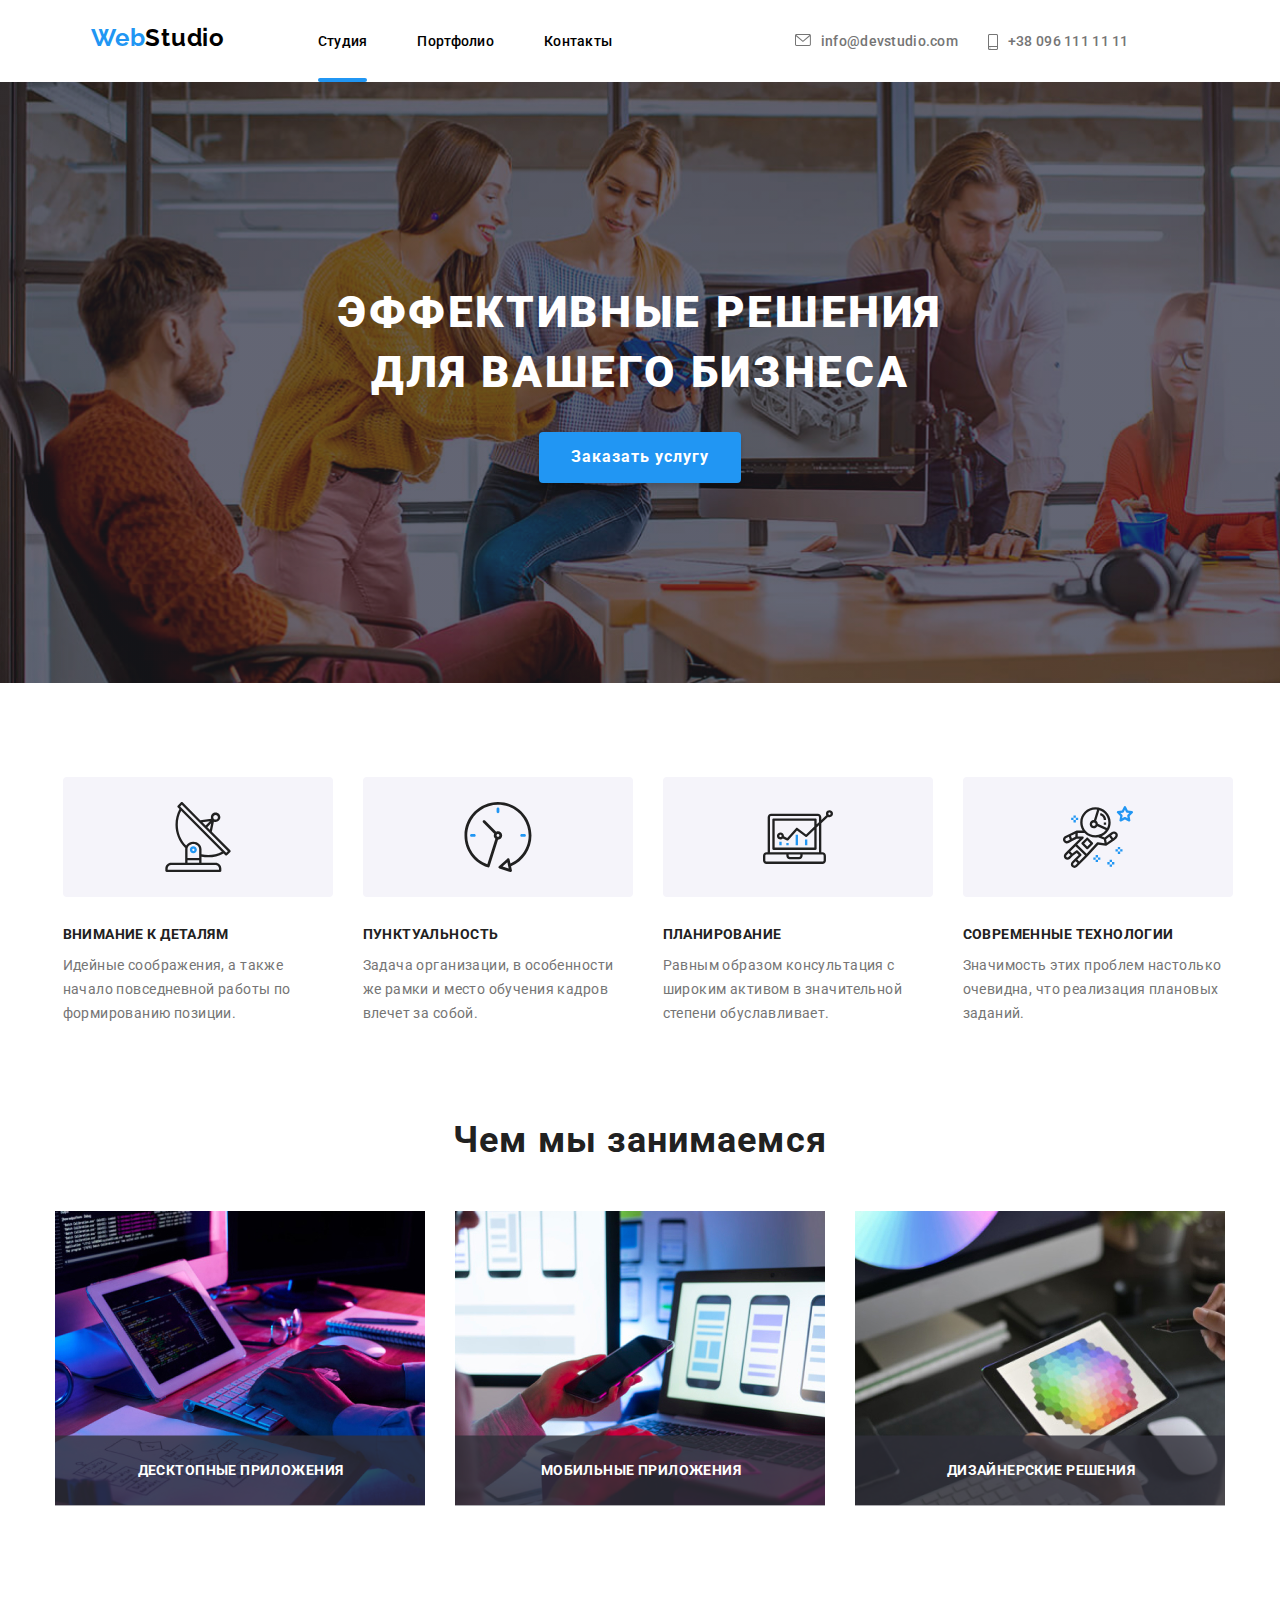
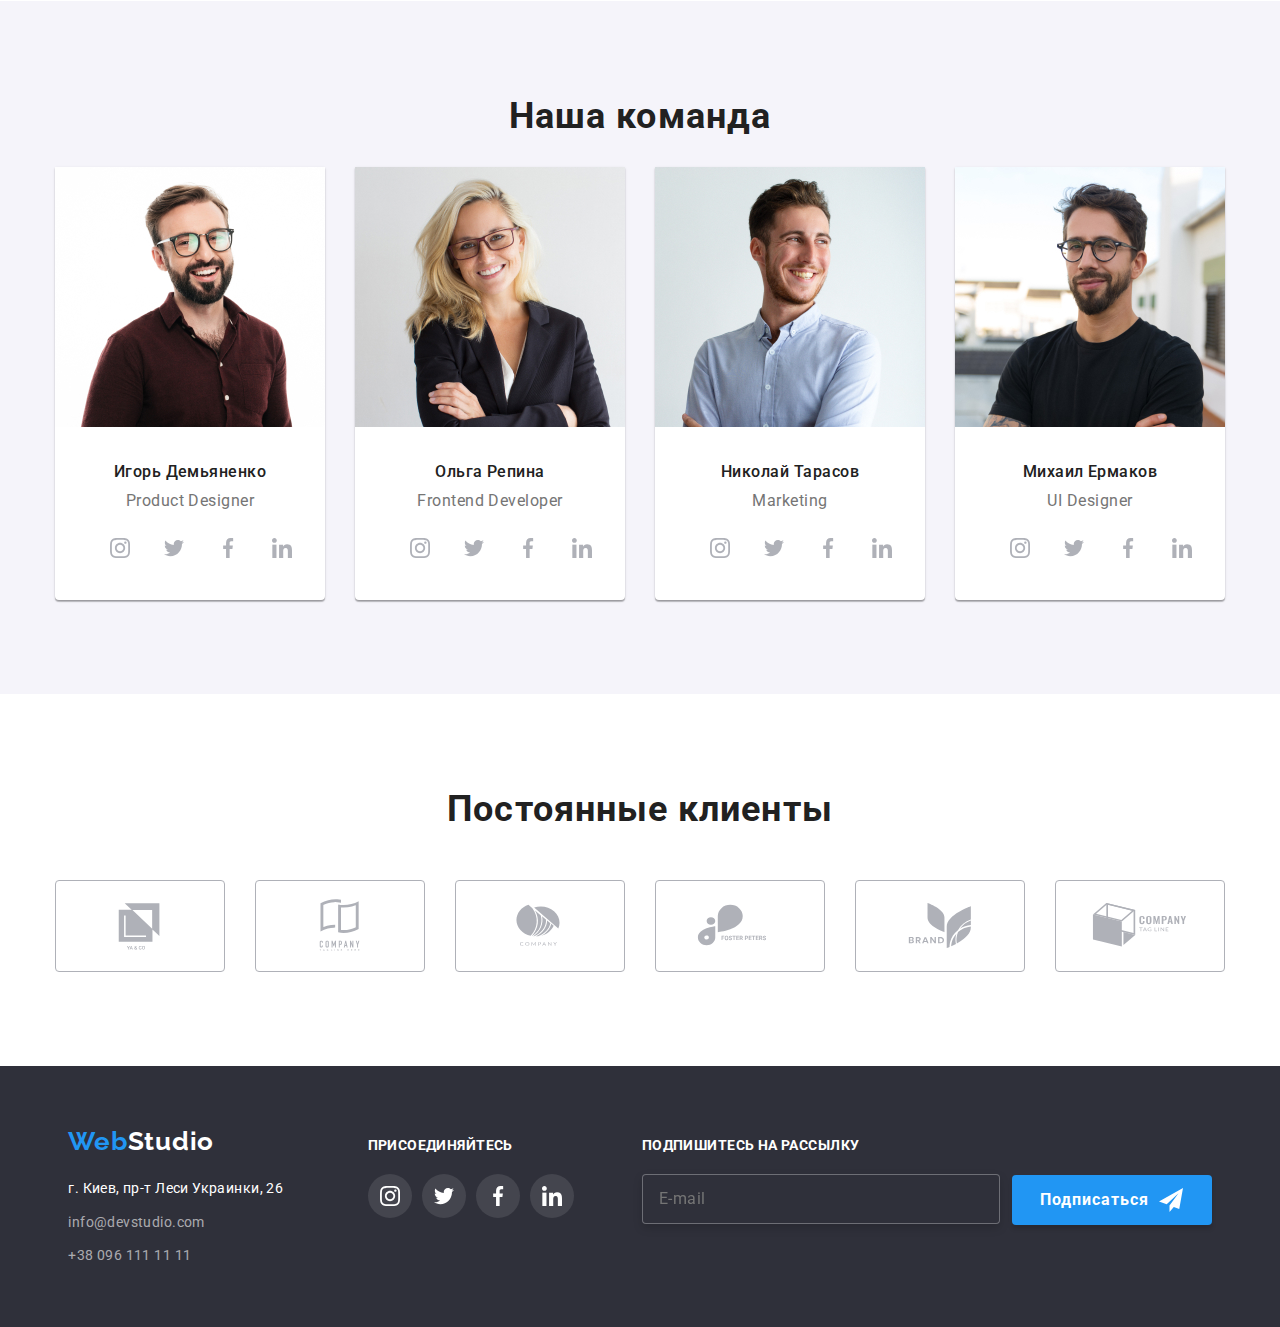
==== commit 83850852: "Исправлены замечания ментора и подключены все картинки с версткой" ====
--- a/index.html
+++ b/index.html
@@ -108,13 +108,25 @@
         <div class="container">
             <h2 class="our-work">Чем мы занимаемся</h2>
             <ul class="our-work-image">
-                <li class="our-work-image-position"><img src="./img/maket_1.jpg" alt="Стол с компъютером и таблицей" width="370" height="294">
+                <li class="our-work-image-position">
+                    <picture>
+                        <source media="(min-width:1200px)" srcset="./img/maket_1.jpg 1x, ./img/maket_1@2x.jpg 2x">
+                        <img src="./img/maket_1.jpg" alt="Стол с компъютером и таблицей">
+                    </picture>
                     <p class="our-work-description">Десктопные приложения</p>
                 </li>
-                <li class="our-work-image-position"><img src="./img/maket_2.jpg" alt="Ноутбук с телефоном в руках" width="370" height="294">
+                <li class="our-work-image-position">
+                    <picture>
+                        <source media="(min-width:1200px)" srcset="./img/maket_2.jpg 1x, ./img/maket_2@2x.jpg 2x">
+                        <img src="./img/maket_2.jpg" alt="Ноутбук с телефоном в руках">
+                    </picture>
                     <p class="our-work-description">Мобильные приложения</p>
                 </li>
-                <li class="our-work-image-position"><img src="./img/maket_3.jpg" alt="Планшет с матрицей цветов" width="370" height="294">
+                <li class="our-work-image-position">
+                    <picture>
+                        <source media="(min-width:1200px)" srcset="./img/maket_3.jpg 1x, ./img/maket_3@2x.jpg 2x">
+                        <img src="./img/maket_3.jpg" alt="Планшет с матрицей цветов">
+                    </picture>                    
                     <p class="our-work-description">Дизайнерские решения</p>
                 </li>
             </ul>
@@ -126,7 +138,15 @@
             <h2 class="our-team">Наша команда</h2>
             <ul class="our-team-members">
                 <li class="member-card">
-                    <img class="member-mobile-photo" src="./img/igor_demyianenko.jpg" alt="Игорь Демьяненко" width="270" height="260">
+                    <picture>
+                        <source media="(min-width:1200px)" 
+                        srcset="./img/team_member_1_desktop.jpg 1x, ./img/team_member_1_desktop@2x.jpg 2x">
+                        <source media="(min-width:768px)" 
+                        srcset="./img/team_member_1_laptopp.jpg 1x, ./img/team_member_1_laptop@2x.jpg 2x">
+                        <source media="(min-width:480px)" 
+                        srcset="./img/team_member_1_mobile.jpg 1x, ./img/team_member_1_mobile@2x.jpg 2x">
+                        <img class="member-mobile-photo" src="" alt="Игорь Демьяненко">
+                    </picture>
                     <p class="team-member">Игорь Демьяненко</p>
                     <p class="member-profession">Product Designer</p>
                     <div class="member-logo-position">
@@ -153,7 +173,15 @@
                     </div>
                 </li>
                 <li class="member-card">
-                    <img class="member-mobile-photo" src="./img/olga_repina.jpg" alt="Ольга Репина" width="270" height="260">
+                    <picture>
+                        <source media="(min-width:1200px)"
+                            srcset="./img/team_member_2_desktop.jpg 1x, ./img/team_member_2_desktop@2x.jpg 2x">
+                        <source media="(min-width:768px)"
+                            srcset="./img/team_member_2_laptopp.jpg 1x, ./img/team_member_2_laptop@2x.jpg 2x">
+                        <source media="(min-width:480px)"
+                            srcset="./img/team_member_2_mobile.jpg 1x, ./img/team_member_2_mobile@2x.jpg 2x">
+                        <img class="member-mobile-photo" src="" alt="Ольга Репина">
+                    </picture>                    
                     <p class="team-member">Ольга Репина</p> 
                     <p class="member-profession">Frontend Developer</p>
                     <div class="member-logo-position">
@@ -180,7 +208,15 @@
                     </div>
                 </li>
                 <li class="member-card">
-                    <img class="member-mobile-photo" src="./img/nykolay_tarasov.jpg" alt="Николай Тарасов" width="270" height="260">
+                    <picture>
+                        <source media="(min-width:1200px)"
+                            srcset="./img/team_member_3_desktop.jpg 1x, ./img/team_member_3_desktop@2x.jpg 2x">
+                        <source media="(min-width:768px)" 
+                            srcset="./img/team_member_3_laptopp.jpg 1x, ./img/team_member_3_laptop@2x.jpg 2x">
+                        <source media="(min-width:480px)" 
+                            srcset="./img/team_member_3_mobile.jpg 1x, ./img/team_member_3_mobile@2x.jpg 2x">
+                        <img class="member-mobile-photo" src="" alt="Николай Тарасов">
+                    </picture>
                     <p class="team-member">Николай Тарасов</p> 
                     <p class="member-profession">Marketing</p>
                     <div class="member-logo-position">
@@ -207,7 +243,15 @@
                     </div>
                 </li>
                 <li class="member-card">
-                    <img class="member-mobile-photo" src="./img/mykhail_ermakov.jpg" alt="Михаил Ермаков" width="270" height="260">
+                    <picture>
+                        <source media="(min-width:1200px)"
+                            srcset="./img/team_member_4_desktop.jpg 1x, ./img/team_member_4_desktop@2x.jpg 2x">
+                        <source media="(min-width:768px)"
+                            srcset="./img/team_member_4_laptopp.jpg 1x, ./img/team_member_4_laptop@2x.jpg 2x">
+                        <source media="(min-width:480px)"
+                            srcset="./img/team_member_4_mobile.jpg 1x, ./img/team_member_4_mobile@2x.jpg 2x">
+                        <img class="member-mobile-photo" src="" alt="Михаил Ермаков">
+                    </picture>                    
                     <p class="team-member">Михаил Ермаков</p>
                     <p class="member-profession">UI Designer</p>
                     <div class="member-logo-position">
--- a/css/main.min.css
+++ b/css/main.min.css
@@ -1,2 +1,2 @@
-.visually-hidden{position:absolute !important;clip:rect(1px 1px 1px 1px);clip:rect(1px, 1px, 1px, 1px);padding:0 !important;border:0 !important;height:1px !important;width:1px !important;overflow:hidden}.hiden-h2{display:none}:root{--main-color: #212121;--main-color-hover-focus: #2196f3;--secondary-color-for-text: #757575;--main-font-family: "Raleway", sans-serif;--main-font-style: normal;--main-font-weight: 700;--secondary-font-weight: 400;--thread-font-weight: 500;--forthly-font-weight: 900;--secondary-main-font-family: "Roboto", sans-serif;--color-btn-for-active: #188ce8;--footer-background: #2f303a;--color-text-for-dark-theme: #ffffff;--background-color-for-backdrop: #ffffff;--color-for-radius-subscribe: #2f303a;--color-for-links-of-navigation: #000000;--color-clients-logo: #afb1b8;--background-color-our-team: #f5f4fa;--background-color-member-card: #ffffff;--background-color-ways-logo: #f5f4fa}a{text-decoration:none}ul{list-style:none}h1,h2,h3,h4,h5,h6,p{margin-top:0px;margin-bottom:0px}ul,ol{margin-top:0px;margin-bottom:0px;padding-left:0px}textarea{resize:none}.container{width:100%;padding:0 15px}@media screen and (min-width: 320px) and (max-width: 767px){.container{width:480px;margin:0 auto;padding:0 auto}}@media screen and (min-width: 768px) and (max-width: 1199px){.container{width:768px;margin:0 auto;padding:0 0}}@media screen and (min-width: 1200px){.container{width:1200;margin:0;padding:0 0}}.active-page::after{display:none}@media screen and (min-width: 768px) and (max-width: 1199px){.active-page::after{display:flex;content:"";background-color:var(--main-color-hover-focus);border-radius:2px;margin-top:28px;height:4px}}@media screen and (min-width: 1200px){.active-page::after{display:flex;content:"";background-color:var(--main-color-hover-focus);border-radius:2px;margin-top:28px;height:4px}}.button-service{font-family:var(--secondary-main-font-family);font-style:var(--main-font-style);font-weight:var(--main-font-weight);font-size:16px;line-height:1.88;display:flex;letter-spacing:0.06em;color:var(--color-text-for-dark-theme);background-color:var(--main-color-hover-focus);box-shadow:0px 4px 4px rgba(0,0,0,0.15);border-radius:4px;border:0px;padding:10px 32px 10px 32px;margin:auto}@media screen and (min-width: 481px) and (max-width: 768px){.button-service{font-family:var(--secondary-main-font-family);font-style:var(--main-font-style);font-weight:var(--main-font-weight);font-size:16px;line-height:1.88;display:flex;letter-spacing:0.06em;color:var(--color-text-for-dark-theme);background-color:var(--main-color-hover-focus);box-shadow:0px 4px 4px rgba(0,0,0,0.15);border-radius:4px;border:0px;padding:10px 32px 10px 32px;margin:auto}}@media screen and (min-width: 769px){.button-service{font-family:var(--secondary-main-font-family);font-style:var(--main-font-style);font-weight:var(--main-font-weight);font-size:16px;line-height:1.88;display:flex;letter-spacing:0.06em;color:var(--color-text-for-dark-theme);background-color:var(--main-color-hover-focus);box-shadow:0px 4px 4px rgba(0,0,0,0.15);border-radius:4px;border:0px;padding:10px 32px 10px 32px;margin:auto}}@media screen and (min-width: 320px) and (max-width: 767px){.business-background{background-image:linear-gradient(rgba(47,48,58,0.4), rgba(47,48,58,0.4)),url("../img/mobile_background.png");background-size:cover;height:max-content;padding-bottom:118px;padding-top:118px}}@media screen and (min-width: 768px) and (max-width: 1199px){.business-background{background-image:linear-gradient(rgba(47,48,58,0.4), rgba(47,48,58,0.4)),url("../img/background_img_laptop.png");background-size:cover;padding-bottom:118px;padding-top:118px}}@media screen and (min-width: 1200px){.business-background{background-image:linear-gradient(rgba(47,48,58,0.4), rgba(47,48,58,0.4)),url("../img/img_backgraund.png");background-size:cover;padding-bottom:118px;padding-top:118px}}@keyframes animation-backdrop{0%{transform:scale(0.25)}25%{transform:scale(0.5)}50%{transform:scale(0.75)}75%{transform:scale(1)}90%{transform:scale(1.15)}100%{transform:scale(1)}}.backdrop{position:fixed;top:0px;left:0px;width:100%;height:100%;background-color:rgba(0,0,0,0.2)}.modal{position:absolute;left:50%;top:50%;width:450px;background-color:var(--background-color-for-backdrop);transform:translate(-50%, -50%);animation-name:animation-backdrop;animation-duration:300ms}.close-button{position:absolute;top:8px;right:8px;border:1px solid rgba(0,0,0,0.1);box-sizing:border-box;border-radius:50%;background-color:transparent;cursor:pointer;padding:0px;width:30px;height:30px;display:flex;justify-content:center;align-items:center}.close-button:hover,.close-button:focus{fill:var(--main-color-hover-focus)}.is-hidden{opacity:0;visibility:hidden;pointer-events:none}.position-form{padding-left:40px;padding-top:40px;padding-right:40px;margin:0;padding-bottom:40px}.data-form{font-family:var(--secondary-main-font-family);font-style:var(--main-font-style);font-weight:var(--main-font-weight);font-size:20px;line-height:1.5;text-align:center;letter-spacing:0.03em;color:var(--main-color)}.modal-form__position{display:flex;flex-direction:column;margin-top:10px;font-family:var(--secondary-main-font-family);font-style:var(--main-font-style);font-weight:400;font-size:12px;line-height:1.17;letter-spacing:0.01em;color:var(--secondary-color-for-text)}.modal-form__position-name{position:relative;display:block;margin-top:4px}.modal-form__position-name:hover .modal-form__icon,.modal-form__position-name.modal-form__icon{fill:var(--main-color-hover-focus);cursor:pointer;transition-timing-function:0.4,0,0.2,1}.modal__input-form{width:370px;height:40px;border-radius:5px;border:1px solid rgba(33,33,33,0.2);box-sizing:border-box;border-radius:4px;padding-left:42px;cursor:pointer;transition-duration:250ms}.modal__input-form:hover,.modal__input-form:focus{border-color:var(--main-color-hover-focus);cursor:pointer;transition-timing-function:0.4,0,0.2,1}.modal-form__icon{position:absolute;left:12px;top:12px;fill:var(--main-color)}.modal__textarea-form{width:370px;height:120px;margin-top:4px;border:1px solid rgba(33,33,33,0.2);box-sizing:border-box;border-radius:4px;padding-left:16px;padding-top:12px;cursor:pointer}.modal__textarea-form:hover,.modal__textarea-form:focus{border-color:var(--main-color-hover-focus);transition-duration:250ms}.modal-form__checkbox-label{font-family:var(--secondary-main-font-family);font-style:var(--main-font-style);font-weight:var(--secondary-font-weight);font-size:12px;line-height:1.71;letter-spacing:0.03em;color:var(--secondary-color-for-text);display:flex;align-items:baseline;justify-content:center}.modal-form__checkbox-label::before{display:block;content:"";border-radius:2px;border:1px solid var(--main-color);width:16px;height:15px;cursor:pointer}.modal-form__checkbox{margin-top:20px}.modal-form__checkbox:checked+.modal-form__checkbox-label::before{box-shadow:inset 0 0 0 1px var(--main-color-hover-focus);background-image:url("../img/Vector.svg");background-position:1px 2px;background-color:var(--main-color-hover-focus)}.modal-form__button{font-family:var(--secondary-main-font-family);font-style:var(--main-font-style);font-weight:var(--main-font-weight);font-size:16px;line-height:1.88;letter-spacing:0.06em;color:var(--color-text-for-dark-theme);background-color:var(--main-color-hover-focus);box-shadow:0px 4px 4px rgba(0,0,0,0.15);border-radius:4px;border:0px;width:200px;height:50px;margin-top:30px;text-align:center;cursor:pointer;transition-duration:250ms}.modal-form__button:hover,.modal-form__button:focus{background-color:var(--color-btn-for-active);box-shadow:0px 4px 4px rgba(0,0,0,0.15);border-radius:4px;transition-timing-function:0.4,0,0.2,1}.modal-form__button-position{display:flex;justify-content:center}.modal-form__label-link{text-decoration:underline;color:var(--main-color-hover-focus);font-family:var(--secondary-main-font-family);font-style:var(--main-font-style);font-weight:var(--secondary-font-weight)}.modal-button__position{display:block;margin-top:20px}@media screen and (min-width: 1199px){@keyframes animation-backdrop{0%{transform:scale(0.25)}25%{transform:scale(0.5)}50%{transform:scale(0.75)}75%{transform:scale(1)}90%{transform:scale(1.15)}100%{transform:scale(1)}}.backdrop{position:fixed;top:0;left:0;width:100%;height:100%;background-color:rgba(0,0,0,0.2)}.modal{position:absolute;left:50%;top:50%;width:528px;height:581px;background-color:var(--background-color-for-backdrop);transform:translate(-50%, -50%);animation-name:animation-backdrop;animation-duration:300ms}.close-button{position:absolute;top:8px;right:8px;border:1px solid rgba(0,0,0,0.1);box-sizing:border-box;border-radius:50%;background-color:transparent;cursor:pointer;padding:0px;width:30px;height:30px;display:flex;justify-content:center;align-items:center}.close-button:hover,.close-button:focus{fill:var(--main-color-hover-focus)}.is-hidden{opacity:0;visibility:hidden;pointer-events:none}.position-form{padding-left:40px;padding-top:40px;padding-right:40px;margin:0;padding-bottom:40px}.data-form{font-family:var(--secondary-main-font-family);font-style:var(--main-font-style);font-weight:var(--main-font-weight);font-size:20px;line-height:1.15;text-align:center;letter-spacing:0.03em;color:var(--main-color)}.modal-form__position{display:flex;flex-direction:column;margin-top:12px;font-family:var(--secondary-main-font-family);font-style:var(--main-font-style);font-weight:400;font-size:12px;line-height:1.17;letter-spacing:0.01em;color:var(--secondary-color-for-text)}.modal-form__position-name{position:relative;display:block;margin-top:4px}.modal-form__position-name:hover .modal-form__icon,.modal-form__position-name.modal-form__icon{fill:var(--main-color-hover-focus);cursor:pointer;transition-timing-function:0.4,0,0.2,1}.modal__input-form{width:448px;height:40px;border-radius:5px;border:1px solid rgba(33,33,33,0.2);box-sizing:border-box;border-radius:4px;padding-left:42px;cursor:pointer;transition-duration:250ms}.modal__input-form:hover,.modal__input-form:focus{border-color:var(--main-color-hover-focus);cursor:pointer;transition-timing-function:0.4,0,0.2,1}.modal-form__icon{position:absolute;left:12px;top:12px;fill:var(--main-color)}.modal__textarea-form{width:448px;height:120px;margin-top:4px;border:1px solid rgba(33,33,33,0.2);box-sizing:border-box;border-radius:4px;padding-left:16px;padding-top:12px;cursor:pointer}.modal__textarea-form:hover,.modal__textarea-form:focus{border-color:var(--main-color-hover-focus);transition-duration:250ms}.modal-form__checkbox-label{font-family:var(--secondary-main-font-family);font-style:var(--main-font-style);font-weight:400;font-size:14px;line-height:1.71;letter-spacing:0.03em;color:var(--secondary-color-for-text);display:flex;align-items:baseline;justify-content:center}.modal-form__checkbox-label::before{display:block;content:"";border-radius:2px;border:1px solid var(--main-color);width:16px;height:15px;cursor:pointer}.modal-form__checkbox{margin-top:20px}.modal-form__checkbox:checked+.modal-form__checkbox-label::before{box-shadow:inset 0 0 0 1px var(--main-color-hover-focus);background-image:url("../img/Vector.svg");background-position:1px 2px;background-color:var(--main-color-hover-focus)}.modal-form__button{font-family:var(--secondary-main-font-family);font-style:var(--main-font-style);font-weight:var(--main-font-weight);font-size:16px;line-height:1.88;letter-spacing:0.06em;color:var(--color-text-for-dark-theme);background-color:var(--main-color-hover-focus);box-shadow:0px 4px 4px rgba(0,0,0,0.15);border-radius:4px;border:0px;width:200px;height:50px;margin-top:30px;cursor:pointer;transition-duration:250ms}.modal-form__button:hover,.modal-form__button:focus{background-color:var(--color-btn-for-active);box-shadow:0px 4px 4px rgba(0,0,0,0.15);border-radius:4px;transition-timing-function:0.4,0,0.2,1}.modal-form__label-link{text-decoration:underline;color:var(--main-color-hover-focus)}.modal-button__position{display:block;margin-top:20px}}.menu{position:fixed;top:0;left:0;width:100%;height:100%;background-color:#ffffff;box-shadow:0px 4px 8px rgba(0,0,0,0.04),0px 2px 4px rgba(0,0,0,0.08),0px 1px 3px rgba(0,0,0,0.16);opacity:0;visibility:hidden;pointer-events:none}.menu.is-open{opacity:1;visibility:visible;pointer-events:auto}.menu-position{display:flex;flex-direction:column;justify-content:center;align-items:stretch}.close-button-menu{display:flex;justify-content:flex-end;margin-top:21px;margin-right:21px;border:none;box-sizing:border-box;border-radius:50%;background-color:transparent;cursor:pointer;padding:0px}.close-button-menu:hover,.close-button-menu:focus{fill:var(--main-color-hover-focus)}.mobile-menu{position:absolute;animation-name:animation-backdrop;animation-duration:300ms;width:480px;height:796px}.mobile-menu__navigation{position:relative;display:flex;flex-direction:column;padding-left:40px;padding-top:48px;padding-bottom:48px}.mobile-menu__link{display:flex}.mobile-menu__link:not(:nth-last-child(1)){margin-bottom:32px}.mobile-menu__link-position{font-family:var(--secondary-main-font-family);font-style:var(--main-font-style);font-weight:var(--thread-font-weight);font-size:40px;line-height:1.18;letter-spacing:0.02em;color:var(--main-color)}.mobile-menu__link-position:hover,.mobile-menu__link-position:focus{color:var(--main-color-hover-focus)}.mobile-menu__mail-phone-position{display:flex;flex-direction:column;margin-left:40px;margin-bottom:64px;margin-top:100px}.mobile-menu__phone{font-family:var(--secondary-main-font-family);font-style:var(--main-font-style);font-weight:var(--thread-font-weight);font-size:34px;line-height:1.18;letter-spacing:0.02em;color:var(--main-color-hover-focus)}.mobile-menu__phone-position{margin-bottom:32px}.mobile-menu__mail{font-family:var(--secondary-main-font-family);font-style:var(--main-font-style);font-weight:var(--thread-font-weight);font-size:24px;line-height:1.17;letter-spacing:0.02em;color:var(--secondary-color-for-text)}.social-links{font-family:var(--secondary-main-font-family);font-style:var(--main-font-style);font-weight:var(--thread-font-weight);font-size:18px;line-height:1.22;letter-spacing:0.02em;color:var(--main-color-hover-focus)}.social-links-after:not(:last-child)::after{content:"";border:1px solid rgba(33,33,33,0.2);transform:rotate(90deg);margin-left:10px;margin-right:10px}.social-links-position{display:flex;margin-left:40px}@media screen and (min-width: 768px) and (max-width: 1199px){.navigation-bar__mobile-menu{display:none}}@media screen and (min-width: 1200px){.navigation-bar__mobile-menu{display:none}}.logo__three-letters{color:var(--main-color-hover-focus)}.navigation-bar{font-family:var(--main-font-family);font-style:var(--main-font-style);font-weight:var(--main-font-weight);font-size:24px;line-height:1.19;letter-spacing:0.03em;color:var(--main-color);display:flex;justify-content:space-between}.navigation-bar a{color:var(--color-for-links-of-navigation)}.navigation-bar__contacts,.navigation-bar__portfolio,.navigation-bar__studio{display:none}.navigation-bar__mail-phone{display:none}.navigation-bar__menu-position{border:none;background-color:inherit}.position-header{padding-bottom:16px;padding-top:16px;padding-left:15px;padding-right:15px}.navigation-bar__menu-position:hover,.navigation-bar__menu-position:focus{fill:var(--main-color-hover-focus)}@media screen and (min-width: 768px) and (max-width: 1199px){.position-header{display:flex;padding:21px 15px 0px 15px}.navigation-bar{display:flex;justify-content:flex-start}.navigation-bar__contacts,.navigation-bar__portfolio,.navigation-bar__studio{display:flex;color:var(--main-color);transition-duration:250ms;transition-timing-function:0.4,0,0.2,1}.navigation-bar__contacts:hover,.navigation-bar__contacts:focus,.navigation-bar__portfolio:hover,.navigation-bar__portfolio:focus,.navigation-bar__studio:hover,.navigation-bar__studio:focus{color:var(--main-color-hover-focus)}.navigation-bar__mail-phone{font-family:var(--secondary-main-font-family);font-style:var(--main-font-style);font-weight:var(--thread-font-weight);font-size:14px;line-height:1.14;letter-spacing:0.02em;color:var(--secondary-color-for-text);display:flex;flex-direction:row-reverse;margin-right:30px;flex-direction:row-reverse;transition-duration:250ms;transition-timing-function:0.4,0,0.2,1}.navigation-bar__mail-phone:hover{color:var(--main-color-hover-focus)}.navigation-bar__mail-phone:hover svg{fill:var(--main-color-hover-focus)}.navigation-bar__mail-phone:focus{color:var(--main-color-hover-focus)}.navigation-bar__mail-phone:focus svg{fill:var(--main-color-hover-focus)}.navigation-bar__mail-phone:focus{fill:var(--main-color-hover-focus)}.navigation-link{font-family:var(--secondary-main-font-family);font-style:var(--main-font-style);font-weight:var(--thread-font-weight);font-size:14px;line-height:1.14;letter-spacing:0.02em;color:var(--main-color);display:flex;margin-top:8px;margin-left:88px}.navigation-link__position:not(:last-child){margin-right:50px}.mail-phone__position{display:flex;margin-left:60px}.mail-phone__logo{margin-right:10px;fill:var(--secondary-color-for-text)}.position-link__mail{display:flex;flex-direction:column;align-items:flex-start}.position-mail-phone:nth-child(2){margin-top:10px}}@media screen and (min-width: 1200px){.header{padding-top:24px}.position-header{display:flex;padding:0px 0px 0px 0px;justify-content:space-around;align-items:baseline}.navigation-bar{justify-content:space-between;align-items:baseline}.navigation-bar__contacts,.navigation-bar__portfolio,.navigation-bar__studio{display:flex;color:var(--main-color);transition-duration:250ms;transition-timing-function:0.4,0,0.2,1}.navigation-bar__contacts:hover,.navigation-bar__portfolio:hover,.navigation-bar__studio:hover{color:var(--main-color-hover-focus)}.navigation-bar__contacts:focus,.navigation-bar__portfolio:focus,.navigation-bar__studio:focus{color:var(--main-color-hover-focus)}.navigation-bar__mail-phone{font-family:var(--secondary-main-font-family);font-style:var(--main-font-style);font-weight:var(--thread-font-weight);font-size:14px;line-height:1.14;letter-spacing:0.02em;color:var(--secondary-color-for-text);display:flex;flex-direction:row-reverse;margin-right:30px;display:flex;flex-direction:row-reverse;transition-duration:250ms;transition-timing-function:0.4,0,0.2,1}.navigation-bar__mail-phone:hover{color:var(--main-color-hover-focus)}.navigation-bar__mail-phone:hover svg{fill:var(--main-color-hover-focus)}.navigation-bar__mail-phone:focus{color:var(--main-color-hover-focus)}.navigation-bar__mail-phone:focus svg{fill:var(--main-color-hover-focus)}.navigation-bar__mail-phone:focus{fill:var(--main-color-hover-focus)}.navigation-link{font-family:var(--secondary-main-font-family);font-style:var(--main-font-style);font-weight:var(--thread-font-weight);font-size:14px;line-height:1.14;letter-spacing:0.02em;color:var(--main-color);display:flex;margin-left:93px}.navigation-link__position:not(:last-child){margin-right:50px}.mail-phone__position{display:flex}.mail-phone__logo{margin-right:10px;fill:var(--secondary-color-for-text)}.position-link__mail{display:flex;margin-right:30px}}.business{font-family:var(--secondary-main-font-family);font-style:var(--main-font-style);font-weight:var(--forthly-font-weight);font-size:26px;line-height:1.62;text-align:center;letter-spacing:0.06em;text-transform:uppercase;color:var(--color-text-for-dark-theme);padding-bottom:30px}@media screen and (min-width: 769px){.business{font-size:44px;line-height:1.37}}.ways-section-position{padding-top:60px;padding-bottom:60px}.ways-position{display:flex;flex-direction:column;justify-content:center}.ways-logo-position{display:flex;background-color:var(--background-color-ways-logo);border-radius:4px;width:450px;height:120px;justify-content:center;align-items:center;margin-bottom:30px}.ways{font-family:var(--secondary-main-font-family);font-style:var(--main-font-style);font-weight:var(--main-font-weight);font-size:14px;line-height:1.14;letter-spacing:0.03em;text-transform:uppercase;color:var(--main-color);margin-bottom:10px;display:flex;justify-content:center}.ways-option{font-family:var(--secondary-main-font-family);font-style:var(--main-font-style);font-weight:var(--secondary-font-weight);font-size:14px;line-height:1.72;letter-spacing:0.03em;color:var(--secondary-color-for-text);text-transform:none}.ways-card-position{width:inherit;margin-bottom:30px}.ways-logo{background-color:var(--background-color-ways-logo);border-radius:4px}@media screen and (min-width: 768px) and (max-width: 1199px){.ways-position{flex-direction:row;flex-wrap:wrap;justify-content:flex-start;padding-left:15px}.ways-card-position{width:354px;margin-left:0px;margin-bottom:30px}.ways-card-position:nth-child(2n+1){margin-right:30px;margin-left:0}.ways-logo-position{width:inherit}}@media screen and (min-width: 1200px){.ways-section-position{padding-top:94px;padding-bottom:94px}.hiden-ways{display:none}.ways-position{justify-content:center;flex-direction:row;padding-left:15px}.ways-card-position{width:270px;margin-left:0px;margin-bottom:0px}.ways-card-position:not(:nth-last-child(1)){margin-right:30px}.ways{justify-content:flex-start}.ways-logo{background-color:var(--background-color-ways-logo);border-radius:4px}.ways-logo-position{width:270px}}.our-work-position{display:none}@media screen and (min-width: 1200px){.our-work-position{display:block;padding-bottom:22px}.our-work{font-family:var(--secondary-main-font-family);font-style:var(--main-font-style);font-weight:var(--main-font-weight);font-size:36px;line-height:1.17;text-align:center;letter-spacing:0.03em;color:var(--main-color);display:flex;justify-content:center}.our-work-image{display:flex;margin-top:50px;justify-content:center}.our-work-image-position:not(:last-child){margin-right:30px}.our-work-description{font-family:var(--secondary-main-font-family);font-style:var(--main-font-style);font-weight:var(--main-font-weight);font-size:14px;line-height:1.14;text-align:center;letter-spacing:0.03em;text-transform:uppercase;color:var(--color-text-for-dark-theme);background-color:rgba(47,48,58,0.8);padding-top:27px;padding-left:83px;padding-right:82px;top:0px;left:0px;width:100%;height:70px;overflow:auto;transform:translateY(-105%)}}.our-team-position{background-color:var(--background-color-our-team);padding-top:60px;padding-bottom:60px}.member-mobile-photo{width:450px;height:460px}.member-card{background-color:var(--background-color-member-card);box-shadow:0px 1px 3px rgba(0,0,0,0.12),0px 1px 1px rgba(0,0,0,0.14),0px 2px 1px rgba(0,0,0,0.2);border-radius:0px 0px 4px 4px;margin-bottom:30px;margin-left:15px;width:450px}.member-card:not(:nth-last-child(1)){margin-right:50px}.our-team-members{display:flex;flex-direction:column;width:465px}.our-team{font-family:var(--secondary-main-font-family);font-style:var(--main-font-style);font-weight:var(--main-font-weight);font-size:36px;line-height:1.17;text-align:center;letter-spacing:0.03em;color:var(--main-color);margin-bottom:30px}.team-member{font-family:var(--secondary-main-font-family);font-style:var(--main-font-style);font-weight:var(--thread-font-weight);font-size:16px;line-height:1.19;text-align:center;letter-spacing:0.03em;color:var(--main-color);margin-top:30px}.member-profession{font-family:var(--secondary-main-font-family);font-style:var(--main-font-style);font-weight:var(--secondary-font-weight);font-size:16px;line-height:1.19;text-align:center;letter-spacing:0.03em;color:var(--secondary-color-for-text);margin-top:10px}.member-logo-position{display:flex;justify-content:center;margin-bottom:30px;margin-top:16px}.member-logo-background{display:flex;width:44px;height:44px;align-items:center;justify-content:center;border-radius:50px;transition-duration:250ms;transition-timing-function:0.4,0,0.2,1}.member-logo-background:not(:nth-last-child(1)){margin-right:10px}.member-logo-background:hover,.member-logo-background:focus{background-color:var(--main-color-hover-focus)}.member-logo-background:hover .member-logo,.member-logo-background:focus .member-logo{fill:var(--background-color-member-card)}.member-logo{fill:var(--color-clients-logo);transition-duration:250ms;transition-timing-function:0.4,0,0.2,1}@media screen and (min-width: 768px) and (max-width: 1199px){.member-mobile-photo{width:354px;height:374px}.our-team-members{display:flex;flex-wrap:wrap;flex-direction:row;justify-content:flex-start;width:100%}.member-card{width:354px;margin-left:0px}.member-card:not(:nth-last-child(1)){margin-right:0px}.member-card:nth-child(2n+1){margin-right:30px}.member-logo-position{margin-bottom:24px}}@media screen and (min-width: 1200px){.our-team-position{padding-top:94px;padding-bottom:94px}.member-card{width:270px;margin-bottom:0px;margin-left:0px}.member-card:not(:nth-last-child(1)){margin-right:30px}.member-mobile-photo{width:inherit;height:inherit}.our-team-members{display:flex;justify-content:center;flex-direction:row;width:auto}.team-member{font-family:var(--secondary-main-font-family);font-style:var(--main-font-style);font-weight:var(--thread-font-weight);font-size:16px;line-height:1, 19;text-align:center;letter-spacing:0.03em;color:var(--main-color);margin-top:30px}.member-profession{font-family:var(--secondary-main-font-family);font-style:var(--main-font-style);font-weight:var(--secondary-font-weight);font-size:16px;line-height:1.19;text-align:center;letter-spacing:0.03em;color:var(--secondary-color-for-text);margin-top:10px}.member-logo-position{display:flex;margin:16px 10px 30px 32px}.member-logo-background{display:flex;width:44px;height:44px;align-items:center;justify-content:center;border-radius:50px;transition-duration:250ms;transition-timing-function:0.4,0,0.2,1}.member-logo-background:not(:nth-last-child(1)){margin-right:10px}.member-logo-background:hover,.member-logo-background:focus{background-color:var(--main-color-hover-focus)}.member-logo-background:hover .member-logo,.member-logo-background:focus .member-logo{fill:var(--background-color-member-card)}.member-logo{fill:var(--color-clients-logo);transition-duration:250ms;transition-timing-function:0.4,0,0.2,1}}.our-clients{padding-top:60px;padding-bottom:60px;margin-left:15px}.clients-name-section{font-family:var(--secondary-main-font-family);font-style:var(--main-font-style);font-weight:var(--main-font-weight);font-size:22px;line-height:1.17;text-align:center;letter-spacing:0.03em;color:var(--main-color)}.clients-position{display:flex;flex-wrap:wrap;margin-top:30px}.clients-logo__position{display:flex;width:210px;height:92px;border:1px solid #afb1b8;box-sizing:border-box;border-radius:4px;justify-content:center;align-items:center;transition-duration:250ms;transition-timing-function:0.4,0,0.2,1}.clients-logo__position:nth-child(2n+1){margin-right:30px}.clients-logo__position:nth-child(5n-2){margin-top:30px;margin-bottom:30px}.clients-logo__position:nth-child(6n-2){margin-top:30px;margin-bottom:30px}.clients-logo__position:hover .clients-logo,.clients-logo__position:focus .clients-logo{fill:var(--main-color-hover-focus)}.clients-logo{fill:var(--color-clients-logo);transition-duration:250ms;transition-timing-function:0.4,0,0.2,1}.clients-logo__position:hover,.clients-logo__position:focus{border:1px solid;border-color:var(--main-color-hover-focus)}@media screen and (min-width: 768px) and (max-width: 1199px){.our-clients{margin-left:0px}.clients-position{padding-left:15px}.clients-logo__position{width:226px}.clients-logo__position:nth-child(2n+1){margin-right:0px}.clients-logo__position:nth-child(1n-2){margin-top:0px;margin-bottom:0px}.clients-logo__position:nth-child(6n-2){margin-top:0px;margin-bottom:0px}.clients-logo__position:nth-child(3n+1),.clients-logo__position:nth-child(3n+2){margin-right:30px}.clients-logo__position:nth-child(n+4){margin-top:30px}.clients-logo{fill:var(--color-clients-logo);transition-duration:250ms;transition-timing-function:0.4,0,0.2,1}.clients-logo__position:hover,.clients-logo__position:focus{border:1px solid;border-color:var(--main-color-hover-focus)}}@media screen and (min-width: 1200px){.our-clients{padding-top:94px;padding-bottom:94px;margin-left:0px}.clients-name-section{font-size:36px}.clients-position{justify-content:center;margin-top:50px}.clients-logo__position{width:170px}.clients-logo__position:not(:nth-last-child(1)){margin-right:30px}.clients-logo__position:nth-child(2n+1){margin-right:30px}.clients-logo__position:nth-child(5n-2){margin-top:0px;margin-bottom:0px}.clients-logo__position:nth-child(6n-2){margin-top:0px;margin-bottom:0px}.clients-logo__position:hover .clients-logo,.clients-logo__position:focus .clients-logo{fill:var(--main-color-hover-focus)}.clients-logo{fill:var(--color-clients-logo);transition-duration:250ms;transition-timing-function:0.4,0,0.2,1}.clients-logo__position:hover,.clients-logo__position:focus{border:1px solid;border-color:var(--main-color-hover-focus)}}.footer__position{background-color:var(--footer-background);padding-bottom:60px;padding-top:60px}.address-mobile-position{margin-top:20px;margin-bottom:60px}.footer-link{font-family:var(--main-font-family);font-style:var(--main-font-style);font-weight:var(--main-font-weight);font-size:26px;line-height:1.19;letter-spacing:0.03em;color:var(--color-text-for-dark-theme);margin-bottom:20px}.footer__living{font-family:var(--secondary-main-font-family);font-style:var(--main-font-style);font-weight:var(--secondary-font-weight);font-size:14px;line-height:1.71;letter-spacing:0.03em;color:var(--color-text-for-dark-theme);width:231px}.address-mail{font-family:var(--secondary-main-font-family);font-style:var(--main-font-style);font-weight:var(--secondary-font-weight);font-size:14px;line-height:1.72;letter-spacing:0.03em;color:rgba(255,255,255,0.6)}.address-phone{font-family:var(--secondary-main-font-family);font-style:var(--main-font-style);font-weight:var(--secondary-font-weight);font-size:14px;line-height:1.72;letter-spacing:0.03em;color:rgba(255,255,255,0.6)}.footer-address__mail-position{margin-top:9px}.footer-address__phone-position{margin-top:9px}.footer__link-sign{font-family:var(--secondary-main-font-family);font-style:var(--main-font-style);font-weight:var(--main-font-weight);font-size:14px;line-height:1.14;letter-spacing:0.03em;text-transform:uppercase;color:var(--color-text-for-dark-theme);text-align:center}.footer__position-address-link{display:flex;flex-direction:column;align-items:center}.footer__sign-logo-position{display:flex;margin-bottom:60px;margin-top:20px;justify-content:center}.footer__sign-logo-background{display:flex;width:44px;height:44px;align-items:center;justify-content:center;box-sizing:border-box;border-radius:50px;background-color:rgba(255,255,255,0.1);transition-duration:250ms;transition-timing-function:0.4,0,0.2,1}.footer__sign-logo-background:not(:nth-last-child(1)){margin-right:10px}.footer__sign-logo-background:hover,.footer__sign-logo-background:focus{background-color:var(--main-color-hover-focus)}.footer__sign-logo{fill:var(--color-text-for-dark-theme)}.footer__subscribe-position{font-family:var(--secondary-main-font-family);font-style:var(--main-font-style);font-weight:var(--main-font-weight);font-size:14px;line-height:1.14;letter-spacing:0.03em;text-transform:uppercase;color:var(--color-text-for-dark-theme);text-align:center;margin-bottom:20px}.footer-subscribe__input{background-color:var(--color-for-radius-subscribe);width:450px;height:50px;border:1px solid rgba(255,255,255,0.3);box-sizing:border-box;filter:drop-shadow(0px 4px 4px rgba(0,0,0,0.15));border-radius:4px;font-family:var(--secondary-main-font-family);font-style:var(--main-font-style);font-weight:var(--secondary-font-weight);font-size:16px;line-height:20px;display:flex;align-items:center;justify-content:center;letter-spacing:0.03em;color:rgba(255,255,255,0.6);padding-left:15px}.footer-subscribe__button{position:relative;background:var(--main-color-hover-focus);box-shadow:0px 4px 4px rgba(0,0,0,0.15);border-radius:4px;width:200px;height:50px;margin-top:20px;display:flex;justify-content:center;align-items:center;cursor:pointer;font-family:var(--secondary-main-font-family);font-style:var(--main-font-style);font-weight:var(--main-font-weight);font-size:16px;line-height:1.88;letter-spacing:0.06em;color:var(--color-text-for-dark-theme);border:0px}.footer-subscribe__button-position{display:flex;justify-content:center}.footer-subscribe__icon{fill:var(--color-text-for-dark-theme);margin-left:10px}.footer__input-position{display:flex;justify-content:center}@media screen and (min-width: 768px) and (max-width: 1199px){.footer__position-address-link-sign{display:flex;margin-bottom:60px;justify-content:space-around}.footer__position-link-sign{display:flex;flex-wrap:wrap;justify-content:space-around;align-items:baseline}.address-mobile-position{margin-top:0px;margin-bottom:0px}.footer__sign-logo-position{margin-bottom:0px}}@media screen and (min-width: 1200px){.footer__position{padding-bottom:60px;padding-top:60px}.footer-link{font-family:var(--main-font-family);font-style:var(--main-font-style);font-weight:var(--main-font-weight);font-size:26px;line-height:1.19;letter-spacing:0.03em;color:var(--color-text-for-dark-theme)}.footer__living{margin-top:0px}.address-mail{font-family:var(--secondary-main-font-family);font-style:var(--main-font-style);font-weight:var(--secondary-font-weight);font-size:14px;line-height:1.72;letter-spacing:0.03em;color:rgba(255,255,255,0.6)}.address-phone{font-family:var(--secondary-main-font-family);font-style:var(--main-font-style);font-weight:var(--secondary-font-weight);font-size:14px;line-height:1.72;letter-spacing:0.03em;color:rgba(255,255,255,0.6)}.footer__subscribe-position-btn{display:flex}.footer-address__mail-position{margin-top:9px}.footer-subscribe__button-position{margin-top:17px}.footer__position-subscribe{display:flex;align-items:flex-start;flex-direction:column}.footer-address__phone-position{margin-top:9px}.footer__link-sign{margin-left:0px}.footer__position-address-link{display:flex;align-items:baseline}.address-mobile-position{margin-top:0px;margin-bottom:0px}.footer__position-link-sign{display:flex;justify-content:space-evenly;align-items:baseline}.footer__sign-logo-position{display:flex;margin-left:0px;margin-bottom:0px;margin-top:20px}.footer__sign-logo-background{display:flex;width:44px;height:44px;align-items:center;justify-content:center;box-sizing:border-box;border-radius:50px;background-color:rgba(255,255,255,0.1);transition-duration:250ms;transition-timing-function:0.4,0,0.2,1}.footer__sign-logo-background:not(:nth-last-child(1)){margin-right:10px}.footer__sign-logo-background:hover,.footer__sign-logo-background:focus{background-color:var(--main-color-hover-focus)}.footer__sign-logo{fill:var(--color-text-for-dark-theme)}.footer__subscribe-position{text-align:start;margin-bottom:20px;margin-left:0px}.footer-subscribe{margin-left:0px;margin-top:0px}.footer-subscribe__input{width:358px;padding-top:15px;padding-left:16px;padding-bottom:15px}.footer-subscribe__button{position:relative;background:var(--main-color-hover-focus);box-shadow:0px 4px 4px rgba(0,0,0,0.15);border-radius:4px;width:200px;height:50px;margin-left:12px;margin-top:20px;display:flex;justify-content:center;align-items:center;cursor:pointer;font-family:var(--secondary-main-font-family);font-style:var(--main-font-style);font-weight:var(--main-font-weight);font-size:16px;line-height:1.88;letter-spacing:0.06em;color:var(--color-text-for-dark-theme);border:0px}.footer-subscribe__icon{fill:var(--color-text-for-dark-theme);margin-left:10px}}.portfolio__background{padding-bottom:60px;padding-top:60px;border-top:1px solid #ececec;padding-left:15px}.button__position{display:flex;justify-content:left;flex-wrap:wrap}.button__position-bort:not(:last-child){padding-right:8px}.button__position-bort:nth-child(5){padding-top:15px}.button__position-bort:nth-child(4){padding-top:15px}.content-picture-size{width:450px}.content-position{display:flex;margin-top:40px;flex-wrap:wrap}.content-maket{background-color:var(--background-color-member-card);box-sizing:border-box}.content__border{border-bottom:1px solid #eeeeee;border-left:1px solid #eeeeee;border-right:1px solid #eeeeee;width:450px;padding:20px 0px 20px 24px}.content__position-block{flex-basis:calc((100% - 90px) / 3);margin-bottom:30px;position:relative;transition-duration:250ms;transition-timing-function:0.4,0,0.2,1}.content__position-block:hover,.content__position-block:focus{box-shadow:0px 1px 1px rgba(0,0,0,0.12),0px 4px 4px rgba(0,0,0,0.06),1px 4px 6px rgba(0,0,0,0.16)}.portfolio__button-service{font-family:var(--secondary-main-font-family);font-style:var(--main-font-style);font-weight:var(--thread-font-weight);font-size:16px;line-height:1.63;text-align:center;letter-spacing:0.03em;color:var(--main-color);display:flex;padding:6px 22px 6px 22px;border:0px;transition-duration:250ms;transition-timing-function:0.4,0,0.2,1;cursor:pointer;border-radius:4px}.portfolio__button-service:hover,.portfolio__button-service:focus{background:var(--main-color-hover-focus);color:var(--color-text-for-dark-theme);box-shadow:0px 3px 1px rgba(0,0,0,0.1),0px 1px 2px rgba(0,0,0,0.08),0px 2px 2px rgba(0,0,0,0.12);border-radius:4px}.overlay{position:absolute;font-family:var(--secondary-main-font-family);font-style:var(--main-font-style);font-weight:var(--secondary-font-weight);font-size:18px;line-height:1.56;letter-spacing:0.03em;color:var(--color-text-for-dark-theme);background-color:rgba(33,150,243,0.9);padding-top:64px;padding-left:24px;padding-right:24px;top:0px;left:0px;width:100%;height:294px;overflow:auto;transform:translateY(100%);transition:transform 500ms linear}.hiden-overlay{position:relative;overflow:hidden;width:450px;height:294px}.animation-maket-overlay:hover .overlay,.animation-maket-overlay:focus .overlay{transform:translateY(0%)}.content__name{font-family:var(--secondary-main-font-family);font-style:var(--main-font-style);font-weight:var(--main-font-weight);font-size:18px;line-height:2;letter-spacing:0.06em;color:var(--main-color)}.direction{font-family:var(--secondary-main-font-family);font-style:var(--main-font-style);font-weight:var(--secondary-font-weight);font-size:16px;line-height:1.87;letter-spacing:0.03em;color:var(--secondary-color-for-text);padding-top:4px}@media screen and (min-width: 768px) and (max-width: 1199px){.button__position{justify-content:center;flex-wrap:nowrap}.button__position-bort:not(:last-child){padding-right:0px;margin-right:8px}.button__position-bort:nth-child(5){padding-top:0px}.button__position-bort:nth-child(4){padding-top:0px}.content-position{margin-top:30px;flex-wrap:wrap}.content__position-block{width:354px}.content__position-block:nth-child(2n+1){margin-right:30px}.hiden-overlay{width:354px}.content-picture-size{width:354px}.content__border{width:354px}}@media screen and (min-width: 1200px){.portfolio__background{padding-bottom:94px;padding-top:94px;padding-left:0px;padding-right:0px}.button__position{display:flex;justify-content:center;flex-wrap:nowrap}.button__position-bort:not(:last-child){padding-right:8px}.button__position-bort:nth-child(5){padding-top:0px}.button__position-bort:nth-child(4){padding-top:0px}.content-picture-size{width:370px}.content-position{margin-top:50px;flex-wrap:wrap}.content-maket{background-color:var(--background-color-member-card);box-sizing:border-box;display:flex}.content__border{border-bottom:1px solid #eeeeee;border-left:1px solid #eeeeee;border-right:1px solid #eeeeee;width:370px;padding:20px 0px 20px 24px}.content__position-block{flex-basis:calc((100% - 90px) / 3);margin-bottom:30px;position:relative;transition-duration:250ms;transition-timing-function:0.4,0,0.2,1;width:calc(100% - 30px)/3;margin:15px;display:flex}.content-maket-position:hover{box-shadow:0px 1px 1px rgba(0,0,0,0.12),0px 4px 4px rgba(0,0,0,0.06),1px 4px 6px rgba(0,0,0,0.16)}.portfolio__button-service{font-family:var(--secondary-main-font-family);font-style:var(--main-font-style);font-weight:var(--thread-font-weight);font-size:16px;line-height:1.63;text-align:center;letter-spacing:0.03em;color:var(--main-color);display:flex;padding:6px 22px 6px 22px;border:0px;transition-duration:250ms;transition-timing-function:0.4,0,0.2,1;cursor:pointer}.portfolio__button-service:hover,.portfolio__button-service:focus{background:var(--main-color-hover-focus);color:var(--color-text-for-dark-theme);box-shadow:0px 3px 1px rgba(0,0,0,0.1),0px 1px 2px rgba(0,0,0,0.08),0px 2px 2px rgba(0,0,0,0.12);border-radius:4px}.overlay{position:absolute;font-family:var(--secondary-main-font-family);font-style:var(--main-font-style);font-weight:var(--secondary-font-weight);font-size:18px;line-height:1.56;letter-spacing:0.03em;color:var(--color-text-for-dark-theme);background-color:rgba(33,150,243,0.9);padding-top:64px;padding-left:24px;padding-right:24px;top:0px;left:0px;width:100%;height:294px;overflow:auto;transform:translateY(100%);transition:transform 500ms linear}.hiden-overlay{position:relative;overflow:hidden;width:370px;height:294px}.animation-maket-overlay:hover .overlay,.animation-maket-overlay:focus .overlay{transform:translateY(0%)}.content__name{font-family:var(--secondary-main-font-family);font-style:var(--main-font-style);font-weight:var(--main-font-weight);font-size:18px;line-height:2;letter-spacing:0.06em;color:var(--main-color)}.direction{font-family:var(--secondary-main-font-family);font-style:var(--main-font-style);font-weight:var(--secondary-font-weight);font-size:16px;line-height:1.87;letter-spacing:0.03em;color:var(--secondary-color-for-text);padding-top:4px}}
+.visually-hidden{position:absolute !important;clip:rect(1px 1px 1px 1px);clip:rect(1px, 1px, 1px, 1px);padding:0 !important;border:0 !important;height:1px !important;width:1px !important;overflow:hidden}.hiden-h2{display:none}:root{--main-color: #212121;--main-color-hover-focus: #2196f3;--secondary-color-for-text: #757575;--main-font-family: "Raleway", sans-serif;--main-font-style: normal;--main-font-weight: 700;--secondary-font-weight: 400;--thread-font-weight: 500;--forthly-font-weight: 900;--secondary-main-font-family: "Roboto", sans-serif;--color-btn-for-active: #188ce8;--footer-background: #2f303a;--color-text-for-dark-theme: #ffffff;--background-color-for-backdrop: #ffffff;--color-for-radius-subscribe: #2f303a;--color-for-links-of-navigation: #000000;--color-clients-logo: #afb1b8;--background-color-our-team: #f5f4fa;--background-color-member-card: #ffffff;--background-color-ways-logo: #f5f4fa}a{text-decoration:none}ul{list-style:none}h1,h2,h3,h4,h5,h6,p{margin-top:0px;margin-bottom:0px}ul,ol{margin-top:0px;margin-bottom:0px;padding-left:0px}textarea{resize:none}.container{width:100%;padding:0 15px}@media screen and (min-width: 320px) and (max-width: 767px){.container{width:480px;margin:0 auto;padding:0 auto}}@media screen and (min-width: 768px) and (max-width: 1199px){.container{width:768px;margin:0 auto;padding:0 0}}@media screen and (min-width: 1200px){.container{width:1200;margin:0;padding:0 0}}.active-page::after{display:none}@media screen and (min-width: 768px) and (max-width: 1199px){.active-page::after{display:flex;content:"";background-color:var(--main-color-hover-focus);border-radius:2px;margin-top:28px;height:4px}}@media screen and (min-width: 1200px){.active-page::after{display:flex;content:"";background-color:var(--main-color-hover-focus);border-radius:2px;margin-top:28px;height:4px}}.button-service{font-family:var(--secondary-main-font-family);font-style:var(--main-font-style);font-weight:var(--main-font-weight);font-size:16px;line-height:1.88;display:flex;letter-spacing:0.06em;color:var(--color-text-for-dark-theme);background-color:var(--main-color-hover-focus);box-shadow:0px 4px 4px rgba(0,0,0,0.15);border-radius:4px;border:0px;padding:10px 32px 10px 32px;margin:auto}@media screen and (min-width: 768px) and (max-width: 1199px){.button-service{font-family:var(--secondary-main-font-family);font-style:var(--main-font-style);font-weight:var(--main-font-weight);font-size:16px;line-height:1.88;display:flex;letter-spacing:0.06em;color:var(--color-text-for-dark-theme);background-color:var(--main-color-hover-focus);box-shadow:0px 4px 4px rgba(0,0,0,0.15);border-radius:4px;border:0px;padding:10px 32px 10px 32px;margin:auto}}@media screen and (min-width: 1200px){.button-service{font-family:var(--secondary-main-font-family);font-style:var(--main-font-style);font-weight:var(--main-font-weight);font-size:16px;line-height:1.88;display:flex;letter-spacing:0.06em;color:var(--color-text-for-dark-theme);background-color:var(--main-color-hover-focus);box-shadow:0px 4px 4px rgba(0,0,0,0.15);border-radius:4px;border:0px;padding:10px 32px 10px 32px;margin:auto}}@media screen and (min-width: 320px) and (max-width: 767px){.business-background{background-image:linear-gradient(rgba(47,48,58,0.4), rgba(47,48,58,0.4)),url("../img/background_mobile.jpg");background-size:cover;height:max-content;padding-bottom:118px;padding-top:118px}}@media screen and (min-width: 768px) and (max-width: 1199px){.business-background{background-image:linear-gradient(rgba(47,48,58,0.4), rgba(47,48,58,0.4)),url("../img/background_laptop.jpg");background-size:cover;padding-bottom:118px;padding-top:118px}}@media screen and (min-width: 1200px){.business-background{background-image:linear-gradient(rgba(47,48,58,0.4), rgba(47,48,58,0.4)),url("../img/background_desktop.jpg");background-size:cover;padding-bottom:200px;padding-top:200px}}@keyframes animation-backdrop{0%{transform:scale(0.25)}25%{transform:scale(0.5)}50%{transform:scale(0.75)}75%{transform:scale(1)}90%{transform:scale(1.15)}100%{transform:scale(1)}}.backdrop{position:fixed;top:0px;left:0px;width:100%;height:100%;background-color:rgba(0,0,0,0.2)}.modal{position:absolute;left:50%;top:50%;width:450px;background-color:var(--background-color-for-backdrop);transform:translate(-50%, -50%);animation-name:animation-backdrop;animation-duration:300ms}.close-button{position:absolute;top:8px;right:8px;border:1px solid rgba(0,0,0,0.1);box-sizing:border-box;border-radius:50%;background-color:transparent;cursor:pointer;padding:0px;width:30px;height:30px;display:flex;justify-content:center;align-items:center}.close-button:hover,.close-button:focus{fill:var(--main-color-hover-focus)}.is-hidden{opacity:0;visibility:hidden;pointer-events:none}.position-form{padding-left:40px;padding-top:40px;padding-right:40px;margin:0;padding-bottom:40px}.data-form{font-family:var(--secondary-main-font-family);font-style:var(--main-font-style);font-weight:var(--main-font-weight);font-size:20px;line-height:1.5;text-align:center;letter-spacing:0.03em;color:var(--main-color)}.modal-form__position{display:flex;flex-direction:column;margin-top:10px;font-family:var(--secondary-main-font-family);font-style:var(--main-font-style);font-weight:400;font-size:12px;line-height:1.17;letter-spacing:0.01em;color:var(--secondary-color-for-text)}.modal-form__position-name{position:relative;display:block;margin-top:4px}.modal-form__position-name:hover .modal-form__icon,.modal-form__position-name.modal-form__icon{fill:var(--main-color-hover-focus);cursor:pointer;transition-timing-function:0.4,0,0.2,1}.modal__input-form{width:370px;height:40px;border-radius:5px;border:1px solid rgba(33,33,33,0.2);box-sizing:border-box;border-radius:4px;padding-left:42px;cursor:pointer;transition-duration:250ms}.modal__input-form:hover,.modal__input-form:focus{border-color:var(--main-color-hover-focus);cursor:pointer;transition-timing-function:0.4,0,0.2,1}.modal-form__icon{position:absolute;left:12px;top:12px;fill:var(--main-color)}.modal__textarea-form{width:370px;height:120px;margin-top:4px;border:1px solid rgba(33,33,33,0.2);box-sizing:border-box;border-radius:4px;padding-left:16px;padding-top:12px;cursor:pointer}.modal__textarea-form:hover,.modal__textarea-form:focus{border-color:var(--main-color-hover-focus);transition-duration:250ms}.modal-form__checkbox-label{font-family:var(--secondary-main-font-family);font-style:var(--main-font-style);font-weight:var(--secondary-font-weight);font-size:12px;line-height:1.71;letter-spacing:0.03em;color:var(--secondary-color-for-text);display:flex;align-items:baseline;justify-content:center}.modal-form__checkbox-label::before{display:block;content:"";border-radius:2px;border:1px solid var(--main-color);width:16px;height:15px;cursor:pointer}.modal-form__checkbox{margin-top:20px}.modal-form__checkbox:checked+.modal-form__checkbox-label::before{box-shadow:inset 0 0 0 1px var(--main-color-hover-focus);background-image:url("../img/Vector.svg");background-position:1px 2px;background-color:var(--main-color-hover-focus)}.modal-form__button{font-family:var(--secondary-main-font-family);font-style:var(--main-font-style);font-weight:var(--main-font-weight);font-size:16px;line-height:1.88;letter-spacing:0.06em;color:var(--color-text-for-dark-theme);background-color:var(--main-color-hover-focus);box-shadow:0px 4px 4px rgba(0,0,0,0.15);border-radius:4px;border:0px;width:200px;height:50px;margin-top:30px;text-align:center;cursor:pointer;transition-duration:250ms}.modal-form__button:hover,.modal-form__button:focus{background-color:var(--color-btn-for-active);box-shadow:0px 4px 4px rgba(0,0,0,0.15);border-radius:4px;transition-timing-function:0.4,0,0.2,1}.modal-form__button-position{display:flex;justify-content:center}.modal-form__label-link{text-decoration:underline;color:var(--main-color-hover-focus);font-family:var(--secondary-main-font-family);font-style:var(--main-font-style);font-weight:var(--secondary-font-weight)}.modal-button__position{display:block;margin-top:20px}@media screen and (min-width: 1200px){@keyframes animation-backdrop{0%{transform:scale(0.25)}25%{transform:scale(0.5)}50%{transform:scale(0.75)}75%{transform:scale(1)}90%{transform:scale(1.15)}100%{transform:scale(1)}}.backdrop{position:fixed;top:0;left:0;width:100%;height:100%;background-color:rgba(0,0,0,0.2)}.modal{position:absolute;left:50%;top:50%;width:528px;height:581px;background-color:var(--background-color-for-backdrop);transform:translate(-50%, -50%);animation-name:animation-backdrop;animation-duration:300ms}.close-button{position:absolute;top:8px;right:8px;border:1px solid rgba(0,0,0,0.1);box-sizing:border-box;border-radius:50%;background-color:transparent;cursor:pointer;padding:0px;width:30px;height:30px;display:flex;justify-content:center;align-items:center}.close-button:hover,.close-button:focus{fill:var(--main-color-hover-focus)}.is-hidden{opacity:0;visibility:hidden;pointer-events:none}.position-form{padding-left:40px;padding-top:40px;padding-right:40px;margin:0;padding-bottom:40px}.data-form{font-family:var(--secondary-main-font-family);font-style:var(--main-font-style);font-weight:var(--main-font-weight);font-size:20px;line-height:1.15;text-align:center;letter-spacing:0.03em;color:var(--main-color)}.modal-form__position{display:flex;flex-direction:column;margin-top:12px;font-family:var(--secondary-main-font-family);font-style:var(--main-font-style);font-weight:400;font-size:12px;line-height:1.17;letter-spacing:0.01em;color:var(--secondary-color-for-text)}.modal-form__position-name{position:relative;display:block;margin-top:4px}.modal-form__position-name:hover .modal-form__icon,.modal-form__position-name.modal-form__icon{fill:var(--main-color-hover-focus);cursor:pointer;transition-timing-function:0.4,0,0.2,1}.modal__input-form{width:448px;height:40px;border-radius:5px;border:1px solid rgba(33,33,33,0.2);box-sizing:border-box;border-radius:4px;padding-left:42px;cursor:pointer;transition-duration:250ms}.modal__input-form:hover,.modal__input-form:focus{border-color:var(--main-color-hover-focus);cursor:pointer;transition-timing-function:0.4,0,0.2,1}.modal-form__icon{position:absolute;left:12px;top:12px;fill:var(--main-color)}.modal__textarea-form{width:448px;height:120px;margin-top:4px;border:1px solid rgba(33,33,33,0.2);box-sizing:border-box;border-radius:4px;padding-left:16px;padding-top:12px;cursor:pointer}.modal__textarea-form:hover,.modal__textarea-form:focus{border-color:var(--main-color-hover-focus);transition-duration:250ms}.modal-form__checkbox-label{font-family:var(--secondary-main-font-family);font-style:var(--main-font-style);font-weight:400;font-size:14px;line-height:1.71;letter-spacing:0.03em;color:var(--secondary-color-for-text);display:flex;align-items:baseline;justify-content:center}.modal-form__checkbox-label::before{display:block;content:"";border-radius:2px;border:1px solid var(--main-color);width:16px;height:15px;cursor:pointer}.modal-form__checkbox{margin-top:20px}.modal-form__checkbox:checked+.modal-form__checkbox-label::before{box-shadow:inset 0 0 0 1px var(--main-color-hover-focus);background-image:url("../img/Vector.svg");background-position:1px 2px;background-color:var(--main-color-hover-focus)}.modal-form__button{font-family:var(--secondary-main-font-family);font-style:var(--main-font-style);font-weight:var(--main-font-weight);font-size:16px;line-height:1.88;letter-spacing:0.06em;color:var(--color-text-for-dark-theme);background-color:var(--main-color-hover-focus);box-shadow:0px 4px 4px rgba(0,0,0,0.15);border-radius:4px;border:0px;width:200px;height:50px;margin-top:30px;cursor:pointer;transition-duration:250ms}.modal-form__button:hover,.modal-form__button:focus{background-color:var(--color-btn-for-active);box-shadow:0px 4px 4px rgba(0,0,0,0.15);border-radius:4px;transition-timing-function:0.4,0,0.2,1}.modal-form__label-link{text-decoration:underline;color:var(--main-color-hover-focus)}.modal-button__position{display:block;margin-top:20px}}.menu{position:fixed;top:0;left:0;width:100%;height:100%;background-color:#ffffff;box-shadow:0px 4px 8px rgba(0,0,0,0.04),0px 2px 4px rgba(0,0,0,0.08),0px 1px 3px rgba(0,0,0,0.16);opacity:0;visibility:hidden;pointer-events:none}.menu.is-open{opacity:1;visibility:visible;pointer-events:auto}.menu-position{display:flex;flex-direction:column;justify-content:center;align-items:stretch}.close-button-menu{display:flex;justify-content:flex-end;margin-top:21px;margin-right:21px;border:none;box-sizing:border-box;border-radius:50%;background-color:transparent;cursor:pointer;padding:0px}.close-button-menu:hover,.close-button-menu:focus{fill:var(--main-color-hover-focus)}.mobile-menu{position:absolute;animation-name:animation-backdrop;animation-duration:300ms;width:480px;height:796px}.mobile-menu__navigation{position:relative;display:flex;flex-direction:column;padding-left:40px;padding-top:48px;padding-bottom:48px}.mobile-menu__link{display:flex}.mobile-menu__link:not(:nth-last-child(1)){margin-bottom:32px}.mobile-menu__link-position{font-family:var(--secondary-main-font-family);font-style:var(--main-font-style);font-weight:var(--thread-font-weight);font-size:40px;line-height:1.18;letter-spacing:0.02em;color:var(--main-color)}.mobile-menu__link-position:hover,.mobile-menu__link-position:focus{color:var(--main-color-hover-focus)}.mobile-menu__mail-phone-position{display:flex;flex-direction:column;margin-left:40px;margin-bottom:64px;margin-top:100px}.mobile-menu__phone{font-family:var(--secondary-main-font-family);font-style:var(--main-font-style);font-weight:var(--thread-font-weight);font-size:34px;line-height:1.18;letter-spacing:0.02em;color:var(--main-color-hover-focus)}.mobile-menu__phone-position{margin-bottom:32px}.mobile-menu__mail{font-family:var(--secondary-main-font-family);font-style:var(--main-font-style);font-weight:var(--thread-font-weight);font-size:24px;line-height:1.17;letter-spacing:0.02em;color:var(--secondary-color-for-text)}.social-links{font-family:var(--secondary-main-font-family);font-style:var(--main-font-style);font-weight:var(--thread-font-weight);font-size:18px;line-height:1.22;letter-spacing:0.02em;color:var(--main-color-hover-focus)}.social-links-after:not(:last-child)::after{content:"";border:1px solid rgba(33,33,33,0.2);transform:rotate(90deg);margin-left:10px;margin-right:10px}.social-links-position{display:flex;margin-left:40px}@media screen and (min-width: 768px) and (max-width: 1199px){.navigation-bar__mobile-menu{display:none}}@media screen and (min-width: 1200px){.navigation-bar__mobile-menu{display:none}}.logo__three-letters{color:var(--main-color-hover-focus)}.navigation-bar{font-family:var(--main-font-family);font-style:var(--main-font-style);font-weight:var(--main-font-weight);font-size:24px;line-height:1.19;letter-spacing:0.03em;color:var(--main-color);display:flex;justify-content:space-between}.navigation-bar a{color:var(--color-for-links-of-navigation)}.navigation-bar__contacts,.navigation-bar__portfolio,.navigation-bar__studio{display:none}.navigation-bar__mail-phone{display:none}.navigation-bar__menu-position{border:none;background-color:inherit}.position-header{padding-bottom:16px;padding-top:16px;padding-left:15px;padding-right:15px}.navigation-bar__menu-position:hover,.navigation-bar__menu-position:focus{fill:var(--main-color-hover-focus)}@media screen and (min-width: 768px) and (max-width: 1199px){.position-header{display:flex;padding:21px 15px 0px 15px}.navigation-bar{display:flex;justify-content:flex-start}.navigation-bar__contacts,.navigation-bar__portfolio,.navigation-bar__studio{display:flex;color:var(--main-color);transition-duration:250ms;transition-timing-function:0.4,0,0.2,1}.navigation-bar__contacts:hover,.navigation-bar__contacts:focus,.navigation-bar__portfolio:hover,.navigation-bar__portfolio:focus,.navigation-bar__studio:hover,.navigation-bar__studio:focus{color:var(--main-color-hover-focus)}.navigation-bar__mail-phone{font-family:var(--secondary-main-font-family);font-style:var(--main-font-style);font-weight:var(--thread-font-weight);font-size:14px;line-height:1.14;letter-spacing:0.02em;color:var(--secondary-color-for-text);display:flex;flex-direction:row-reverse;margin-right:30px;flex-direction:row-reverse;transition-duration:250ms;transition-timing-function:0.4,0,0.2,1}.navigation-bar__mail-phone:hover{color:var(--main-color-hover-focus)}.navigation-bar__mail-phone:hover svg{fill:var(--main-color-hover-focus)}.navigation-bar__mail-phone:focus{color:var(--main-color-hover-focus)}.navigation-bar__mail-phone:focus svg{fill:var(--main-color-hover-focus)}.navigation-bar__mail-phone:focus{fill:var(--main-color-hover-focus)}.navigation-link{font-family:var(--secondary-main-font-family);font-style:var(--main-font-style);font-weight:var(--thread-font-weight);font-size:14px;line-height:1.14;letter-spacing:0.02em;color:var(--main-color);display:flex;margin-top:8px;margin-left:88px}.navigation-link__position:not(:last-child){margin-right:50px}.mail-phone__position{display:flex;margin-left:60px}.mail-phone__logo{margin-right:10px;fill:var(--secondary-color-for-text)}.position-link__mail{display:flex;flex-direction:column;align-items:flex-start}.position-mail-phone:nth-child(2){margin-top:10px}}@media screen and (min-width: 1200px){.header{padding-top:24px}.position-header{display:flex;padding:0px 0px 0px 0px;justify-content:space-around;align-items:baseline}.navigation-bar{justify-content:space-between;align-items:baseline}.navigation-bar__contacts,.navigation-bar__portfolio,.navigation-bar__studio{display:flex;color:var(--main-color);transition-duration:250ms;transition-timing-function:0.4,0,0.2,1}.navigation-bar__contacts:hover,.navigation-bar__portfolio:hover,.navigation-bar__studio:hover{color:var(--main-color-hover-focus)}.navigation-bar__contacts:focus,.navigation-bar__portfolio:focus,.navigation-bar__studio:focus{color:var(--main-color-hover-focus)}.navigation-bar__mail-phone{font-family:var(--secondary-main-font-family);font-style:var(--main-font-style);font-weight:var(--thread-font-weight);font-size:14px;line-height:1.14;letter-spacing:0.02em;color:var(--secondary-color-for-text);display:flex;flex-direction:row-reverse;margin-right:30px;display:flex;flex-direction:row-reverse;transition-duration:250ms;transition-timing-function:0.4,0,0.2,1}.navigation-bar__mail-phone:hover{color:var(--main-color-hover-focus)}.navigation-bar__mail-phone:hover svg{fill:var(--main-color-hover-focus)}.navigation-bar__mail-phone:focus{color:var(--main-color-hover-focus)}.navigation-bar__mail-phone:focus svg{fill:var(--main-color-hover-focus)}.navigation-bar__mail-phone:focus{fill:var(--main-color-hover-focus)}.navigation-link{font-family:var(--secondary-main-font-family);font-style:var(--main-font-style);font-weight:var(--thread-font-weight);font-size:14px;line-height:1.14;letter-spacing:0.02em;color:var(--main-color);display:flex;margin-left:93px}.navigation-link__position:not(:last-child){margin-right:50px}.mail-phone__position{display:flex}.mail-phone__logo{margin-right:10px;fill:var(--secondary-color-for-text)}.position-link__mail{display:flex;margin-right:30px}}.business{font-family:var(--secondary-main-font-family);font-style:var(--main-font-style);font-weight:var(--forthly-font-weight);font-size:26px;line-height:1.62;text-align:center;letter-spacing:0.06em;text-transform:uppercase;color:var(--color-text-for-dark-theme);padding-bottom:30px}@media screen and (min-width: 1200px){.business{font-size:44px;line-height:1.37}}.ways-section-position{padding-top:60px;padding-bottom:60px}.ways-position{display:flex;flex-direction:column;justify-content:center}.ways-logo-position{display:flex;background-color:var(--background-color-ways-logo);border-radius:4px;width:450px;height:120px;justify-content:center;align-items:center;margin-bottom:30px}.ways{font-family:var(--secondary-main-font-family);font-style:var(--main-font-style);font-weight:var(--main-font-weight);font-size:14px;line-height:1.14;letter-spacing:0.03em;text-transform:uppercase;color:var(--main-color);margin-bottom:10px;display:flex;justify-content:center}.ways-option{font-family:var(--secondary-main-font-family);font-style:var(--main-font-style);font-weight:var(--secondary-font-weight);font-size:14px;line-height:1.72;letter-spacing:0.03em;color:var(--secondary-color-for-text);text-transform:none}.ways-card-position{width:inherit;margin-bottom:30px}.ways-logo{background-color:var(--background-color-ways-logo);border-radius:4px}@media screen and (min-width: 768px) and (max-width: 1199px){.ways-position{flex-direction:row;flex-wrap:wrap;justify-content:flex-start;padding-left:15px}.ways-card-position{width:354px;margin-left:0px;margin-bottom:30px}.ways-card-position:nth-child(2n+1){margin-right:30px;margin-left:0}.ways-logo-position{width:inherit}}@media screen and (min-width: 1200px){.ways-section-position{padding-top:94px;padding-bottom:94px}.hiden-ways{display:none}.ways-position{justify-content:center;flex-direction:row;padding-left:15px}.ways-card-position{width:270px;margin-left:0px;margin-bottom:0px}.ways-card-position:not(:nth-last-child(1)){margin-right:30px}.ways{justify-content:flex-start}.ways-logo{background-color:var(--background-color-ways-logo);border-radius:4px}.ways-logo-position{width:270px}}.our-work-position{display:none}@media screen and (min-width: 1200px){.our-work-position{display:block;padding-bottom:22px}.our-work{font-family:var(--secondary-main-font-family);font-style:var(--main-font-style);font-weight:var(--main-font-weight);font-size:36px;line-height:1.17;text-align:center;letter-spacing:0.03em;color:var(--main-color);display:flex;justify-content:center}.our-work-image{display:flex;margin-top:50px;justify-content:center}.our-work-image-position:not(:last-child){margin-right:30px}.our-work-description{font-family:var(--secondary-main-font-family);font-style:var(--main-font-style);font-weight:var(--main-font-weight);font-size:14px;line-height:1.14;text-align:center;letter-spacing:0.03em;text-transform:uppercase;color:var(--color-text-for-dark-theme);background-color:rgba(47,48,58,0.8);padding-top:27px;padding-left:83px;padding-right:82px;top:0px;left:0px;width:100%;height:70px;overflow:auto;transform:translateY(-105%)}}.our-team-position{background-color:var(--background-color-our-team);padding-top:60px;padding-bottom:60px}.member-mobile-photo{width:450px;height:460px}.member-card{background-color:var(--background-color-member-card);box-shadow:0px 1px 3px rgba(0,0,0,0.12),0px 1px 1px rgba(0,0,0,0.14),0px 2px 1px rgba(0,0,0,0.2);border-radius:0px 0px 4px 4px;margin-bottom:30px;margin-left:15px;width:450px}.member-card:not(:nth-last-child(1)){margin-right:50px}.our-team-members{display:flex;flex-direction:column;width:465px}.our-team{font-family:var(--secondary-main-font-family);font-style:var(--main-font-style);font-weight:var(--main-font-weight);font-size:36px;line-height:1.17;text-align:center;letter-spacing:0.03em;color:var(--main-color);margin-bottom:30px}.team-member{font-family:var(--secondary-main-font-family);font-style:var(--main-font-style);font-weight:var(--thread-font-weight);font-size:16px;line-height:1.19;text-align:center;letter-spacing:0.03em;color:var(--main-color);margin-top:30px}.member-profession{font-family:var(--secondary-main-font-family);font-style:var(--main-font-style);font-weight:var(--secondary-font-weight);font-size:16px;line-height:1.19;text-align:center;letter-spacing:0.03em;color:var(--secondary-color-for-text);margin-top:10px}.member-logo-position{display:flex;justify-content:center;margin-bottom:30px;margin-top:16px}.member-logo-background{display:flex;width:44px;height:44px;align-items:center;justify-content:center;border-radius:50px;transition-duration:250ms;transition-timing-function:0.4,0,0.2,1}.member-logo-background:not(:nth-last-child(1)){margin-right:10px}.member-logo-background:hover,.member-logo-background:focus{background-color:var(--main-color-hover-focus)}.member-logo-background:hover .member-logo,.member-logo-background:focus .member-logo{fill:var(--background-color-member-card)}.member-logo{fill:var(--color-clients-logo);transition-duration:250ms;transition-timing-function:0.4,0,0.2,1}@media screen and (min-width: 768px) and (max-width: 1199px){.member-mobile-photo{width:354px;height:374px}.our-team-members{display:flex;flex-wrap:wrap;flex-direction:row;justify-content:flex-start;width:100%}.member-card{width:354px;margin-left:0px}.member-card:not(:nth-last-child(1)){margin-right:0px}.member-card:nth-child(2n+1){margin-right:30px}.member-logo-position{margin-bottom:24px}}@media screen and (min-width: 1200px){.our-team-position{padding-top:94px;padding-bottom:94px}.member-card{width:270px;margin-bottom:0px;margin-left:0px}.member-card:not(:nth-last-child(1)){margin-right:30px}.member-mobile-photo{width:inherit;height:inherit}.our-team-members{display:flex;justify-content:center;flex-direction:row;width:auto}.team-member{font-family:var(--secondary-main-font-family);font-style:var(--main-font-style);font-weight:var(--thread-font-weight);font-size:16px;line-height:1, 19;text-align:center;letter-spacing:0.03em;color:var(--main-color);margin-top:30px}.member-profession{font-family:var(--secondary-main-font-family);font-style:var(--main-font-style);font-weight:var(--secondary-font-weight);font-size:16px;line-height:1.19;text-align:center;letter-spacing:0.03em;color:var(--secondary-color-for-text);margin-top:10px}.member-logo-position{display:flex;margin:16px 10px 30px 32px}.member-logo-background{display:flex;width:44px;height:44px;align-items:center;justify-content:center;border-radius:50px;transition-duration:250ms;transition-timing-function:0.4,0,0.2,1}.member-logo-background:not(:nth-last-child(1)){margin-right:10px}.member-logo-background:hover,.member-logo-background:focus{background-color:var(--main-color-hover-focus)}.member-logo-background:hover .member-logo,.member-logo-background:focus .member-logo{fill:var(--background-color-member-card)}.member-logo{fill:var(--color-clients-logo);transition-duration:250ms;transition-timing-function:0.4,0,0.2,1}}.our-clients{padding-top:60px;padding-bottom:60px;margin-left:15px}.clients-name-section{font-family:var(--secondary-main-font-family);font-style:var(--main-font-style);font-weight:var(--main-font-weight);font-size:22px;line-height:1.17;text-align:center;letter-spacing:0.03em;color:var(--main-color)}.clients-position{display:flex;flex-wrap:wrap;margin-top:30px}.clients-logo__position{display:flex;width:210px;height:92px;border:1px solid #afb1b8;box-sizing:border-box;border-radius:4px;justify-content:center;align-items:center;transition-duration:250ms;transition-timing-function:0.4,0,0.2,1}.clients-logo__position:nth-child(2n+1){margin-right:30px}.clients-logo__position:nth-child(5n-2){margin-top:30px;margin-bottom:30px}.clients-logo__position:nth-child(6n-2){margin-top:30px;margin-bottom:30px}.clients-logo__position:hover .clients-logo,.clients-logo__position:focus .clients-logo{fill:var(--main-color-hover-focus)}.clients-logo{fill:var(--color-clients-logo);transition-duration:250ms;transition-timing-function:0.4,0,0.2,1}.clients-logo__position:hover,.clients-logo__position:focus{border:1px solid;border-color:var(--main-color-hover-focus)}@media screen and (min-width: 768px) and (max-width: 1199px){.our-clients{margin-left:0px}.clients-position{padding-left:15px}.clients-logo__position{width:226px}.clients-logo__position:nth-child(2n+1){margin-right:0px}.clients-logo__position:nth-child(1n-2){margin-top:0px;margin-bottom:0px}.clients-logo__position:nth-child(6n-2){margin-top:0px;margin-bottom:0px}.clients-logo__position:nth-child(3n+1),.clients-logo__position:nth-child(3n+2){margin-right:30px}.clients-logo__position:nth-child(n+4){margin-top:30px}.clients-logo{fill:var(--color-clients-logo);transition-duration:250ms;transition-timing-function:0.4,0,0.2,1}.clients-logo__position:hover,.clients-logo__position:focus{border:1px solid;border-color:var(--main-color-hover-focus)}}@media screen and (min-width: 1200px){.our-clients{padding-top:94px;padding-bottom:94px;margin-left:0px}.clients-name-section{font-size:36px}.clients-position{justify-content:center;margin-top:50px}.clients-logo__position{width:170px}.clients-logo__position:not(:nth-last-child(1)){margin-right:30px}.clients-logo__position:nth-child(2n+1){margin-right:30px}.clients-logo__position:nth-child(5n-2){margin-top:0px;margin-bottom:0px}.clients-logo__position:nth-child(6n-2){margin-top:0px;margin-bottom:0px}.clients-logo__position:hover .clients-logo,.clients-logo__position:focus .clients-logo{fill:var(--main-color-hover-focus)}.clients-logo{fill:var(--color-clients-logo);transition-duration:250ms;transition-timing-function:0.4,0,0.2,1}.clients-logo__position:hover,.clients-logo__position:focus{border:1px solid;border-color:var(--main-color-hover-focus)}}.footer__position{background-color:var(--footer-background);padding-bottom:60px;padding-top:60px}.address-mobile-position{margin-top:20px;margin-bottom:60px}.footer-link{font-family:var(--main-font-family);font-style:var(--main-font-style);font-weight:var(--main-font-weight);font-size:26px;line-height:1.19;letter-spacing:0.03em;color:var(--color-text-for-dark-theme);margin-bottom:20px}.footer__living{font-family:var(--secondary-main-font-family);font-style:var(--main-font-style);font-weight:var(--secondary-font-weight);font-size:14px;line-height:1.71;letter-spacing:0.03em;color:var(--color-text-for-dark-theme);width:231px}.address-mail{font-family:var(--secondary-main-font-family);font-style:var(--main-font-style);font-weight:var(--secondary-font-weight);font-size:14px;line-height:1.72;letter-spacing:0.03em;color:rgba(255,255,255,0.6)}.address-phone{font-family:var(--secondary-main-font-family);font-style:var(--main-font-style);font-weight:var(--secondary-font-weight);font-size:14px;line-height:1.72;letter-spacing:0.03em;color:rgba(255,255,255,0.6)}.footer-address__mail-position{margin-top:9px}.footer-address__phone-position{margin-top:9px}.footer__link-sign{font-family:var(--secondary-main-font-family);font-style:var(--main-font-style);font-weight:var(--main-font-weight);font-size:14px;line-height:1.14;letter-spacing:0.03em;text-transform:uppercase;color:var(--color-text-for-dark-theme);text-align:center}.footer__position-address-link{display:flex;flex-direction:column;align-items:center}.footer__sign-logo-position{display:flex;margin-bottom:60px;margin-top:20px;justify-content:center}.footer__sign-logo-background{display:flex;width:44px;height:44px;align-items:center;justify-content:center;box-sizing:border-box;border-radius:50px;background-color:rgba(255,255,255,0.1);transition-duration:250ms;transition-timing-function:0.4,0,0.2,1}.footer__sign-logo-background:not(:nth-last-child(1)){margin-right:10px}.footer__sign-logo-background:hover,.footer__sign-logo-background:focus{background-color:var(--main-color-hover-focus)}.footer__sign-logo{fill:var(--color-text-for-dark-theme)}.footer__subscribe-position{font-family:var(--secondary-main-font-family);font-style:var(--main-font-style);font-weight:var(--main-font-weight);font-size:14px;line-height:1.14;letter-spacing:0.03em;text-transform:uppercase;color:var(--color-text-for-dark-theme);text-align:center;margin-bottom:20px}.footer-subscribe__input{background-color:var(--color-for-radius-subscribe);width:450px;height:50px;border:1px solid rgba(255,255,255,0.3);box-sizing:border-box;filter:drop-shadow(0px 4px 4px rgba(0,0,0,0.15));border-radius:4px;font-family:var(--secondary-main-font-family);font-style:var(--main-font-style);font-weight:var(--secondary-font-weight);font-size:16px;line-height:20px;display:flex;align-items:center;justify-content:center;letter-spacing:0.03em;color:rgba(255,255,255,0.6);padding-left:15px}.footer-subscribe__button{position:relative;background:var(--main-color-hover-focus);box-shadow:0px 4px 4px rgba(0,0,0,0.15);border-radius:4px;width:200px;height:50px;margin-top:20px;display:flex;justify-content:center;align-items:center;cursor:pointer;font-family:var(--secondary-main-font-family);font-style:var(--main-font-style);font-weight:var(--main-font-weight);font-size:16px;line-height:1.88;letter-spacing:0.06em;color:var(--color-text-for-dark-theme);border:0px}.footer-subscribe__button-position{display:flex;justify-content:center}.footer-subscribe__icon{fill:var(--color-text-for-dark-theme);margin-left:10px}.footer__input-position{display:flex;justify-content:center}@media screen and (min-width: 768px) and (max-width: 1199px){.footer__position-address-link-sign{display:flex;margin-bottom:60px;justify-content:space-around}.footer__position-link-sign{display:flex;flex-wrap:wrap;justify-content:space-around;align-items:baseline}.address-mobile-position{margin-top:0px;margin-bottom:0px}.footer__sign-logo-position{margin-bottom:0px}}@media screen and (min-width: 1200px){.footer__position{padding-bottom:60px;padding-top:60px}.footer-link{font-family:var(--main-font-family);font-style:var(--main-font-style);font-weight:var(--main-font-weight);font-size:26px;line-height:1.19;letter-spacing:0.03em;color:var(--color-text-for-dark-theme)}.footer__living{margin-top:0px}.address-mail{font-family:var(--secondary-main-font-family);font-style:var(--main-font-style);font-weight:var(--secondary-font-weight);font-size:14px;line-height:1.72;letter-spacing:0.03em;color:rgba(255,255,255,0.6)}.address-phone{font-family:var(--secondary-main-font-family);font-style:var(--main-font-style);font-weight:var(--secondary-font-weight);font-size:14px;line-height:1.72;letter-spacing:0.03em;color:rgba(255,255,255,0.6)}.footer__subscribe-position-btn{display:flex}.footer-address__mail-position{margin-top:9px}.footer-subscribe__button-position{margin-top:17px}.footer__position-subscribe{display:flex;align-items:flex-start;flex-direction:column}.footer-address__phone-position{margin-top:9px}.footer__link-sign{margin-left:0px}.footer__position-address-link{display:flex;align-items:baseline}.address-mobile-position{margin-top:0px;margin-bottom:0px}.footer__position-link-sign{display:flex;justify-content:space-evenly;align-items:baseline}.footer__sign-logo-position{display:flex;margin-left:0px;margin-bottom:0px;margin-top:20px}.footer__sign-logo-background{display:flex;width:44px;height:44px;align-items:center;justify-content:center;box-sizing:border-box;border-radius:50px;background-color:rgba(255,255,255,0.1);transition-duration:250ms;transition-timing-function:0.4,0,0.2,1}.footer__sign-logo-background:not(:nth-last-child(1)){margin-right:10px}.footer__sign-logo-background:hover,.footer__sign-logo-background:focus{background-color:var(--main-color-hover-focus)}.footer__sign-logo{fill:var(--color-text-for-dark-theme)}.footer__subscribe-position{text-align:start;margin-bottom:20px;margin-left:0px}.footer-subscribe{margin-left:0px;margin-top:0px}.footer-subscribe__input{width:358px;padding-top:15px;padding-left:16px;padding-bottom:15px}.footer-subscribe__button{position:relative;background:var(--main-color-hover-focus);box-shadow:0px 4px 4px rgba(0,0,0,0.15);border-radius:4px;width:200px;height:50px;margin-left:12px;margin-top:20px;display:flex;justify-content:center;align-items:center;cursor:pointer;font-family:var(--secondary-main-font-family);font-style:var(--main-font-style);font-weight:var(--main-font-weight);font-size:16px;line-height:1.88;letter-spacing:0.06em;color:var(--color-text-for-dark-theme);border:0px}.footer-subscribe__icon{fill:var(--color-text-for-dark-theme);margin-left:10px}}.portfolio__background{padding-bottom:60px;padding-top:60px;border-top:1px solid #ececec;padding-left:15px}.button__position{display:flex;justify-content:left;flex-wrap:wrap}.button__position-bort:not(:last-child){padding-right:8px}.button__position-bort:nth-child(5){padding-top:15px}.button__position-bort:nth-child(4){padding-top:15px}.content-picture-size{width:450px}.content-position{display:flex;margin-top:40px;flex-wrap:wrap}.content-maket{background-color:var(--background-color-member-card);box-sizing:border-box}.content__border{border-bottom:1px solid #eeeeee;border-left:1px solid #eeeeee;border-right:1px solid #eeeeee;width:450px;padding:20px 0px 20px 24px}.content__position-block{flex-basis:calc((100% - 90px) / 3);margin-bottom:30px;position:relative;transition-duration:250ms;transition-timing-function:0.4,0,0.2,1}.content__position-block:hover,.content__position-block:focus{box-shadow:0px 1px 1px rgba(0,0,0,0.12),0px 4px 4px rgba(0,0,0,0.06),1px 4px 6px rgba(0,0,0,0.16)}.portfolio__button-service{font-family:var(--secondary-main-font-family);font-style:var(--main-font-style);font-weight:var(--thread-font-weight);font-size:16px;line-height:1.63;text-align:center;letter-spacing:0.03em;color:var(--main-color);display:flex;padding:6px 22px 6px 22px;border:0px;transition-duration:250ms;transition-timing-function:0.4,0,0.2,1;cursor:pointer;border-radius:4px}.portfolio__button-service:hover,.portfolio__button-service:focus{background:var(--main-color-hover-focus);color:var(--color-text-for-dark-theme);box-shadow:0px 3px 1px rgba(0,0,0,0.1),0px 1px 2px rgba(0,0,0,0.08),0px 2px 2px rgba(0,0,0,0.12);border-radius:4px}.overlay{position:absolute;font-family:var(--secondary-main-font-family);font-style:var(--main-font-style);font-weight:var(--secondary-font-weight);font-size:18px;line-height:1.56;letter-spacing:0.03em;color:var(--color-text-for-dark-theme);background-color:rgba(33,150,243,0.9);padding-top:64px;padding-left:24px;padding-right:24px;top:0px;left:0px;width:100%;height:294px;overflow:auto;transform:translateY(100%);transition:transform 500ms linear}.hiden-overlay{position:relative;overflow:hidden;width:450px;height:294px}.animation-maket-overlay:hover .overlay,.animation-maket-overlay:focus .overlay{transform:translateY(0%)}.content__name{font-family:var(--secondary-main-font-family);font-style:var(--main-font-style);font-weight:var(--main-font-weight);font-size:18px;line-height:2;letter-spacing:0.06em;color:var(--main-color)}.direction{font-family:var(--secondary-main-font-family);font-style:var(--main-font-style);font-weight:var(--secondary-font-weight);font-size:16px;line-height:1.87;letter-spacing:0.03em;color:var(--secondary-color-for-text);padding-top:4px}@media screen and (min-width: 768px) and (max-width: 1199px){.button__position{justify-content:center;flex-wrap:nowrap}.button__position-bort:not(:last-child){padding-right:0px;margin-right:8px}.button__position-bort:nth-child(5){padding-top:0px}.button__position-bort:nth-child(4){padding-top:0px}.content-position{margin-top:30px;flex-wrap:wrap}.content__position-block{width:354px}.content__position-block:nth-child(2n+1){margin-right:30px}.hiden-overlay{width:354px}.content-picture-size{width:354px}.content__border{width:354px}}@media screen and (min-width: 1200px){.portfolio__background{padding-bottom:94px;padding-top:94px;padding-left:0px;padding-right:0px}.button__position{display:flex;justify-content:center;flex-wrap:nowrap}.button__position-bort:not(:last-child){padding-right:8px}.button__position-bort:nth-child(5){padding-top:0px}.button__position-bort:nth-child(4){padding-top:0px}.content-picture-size{width:370px}.content-position{margin-top:50px;flex-wrap:wrap;justify-content:center}.content-maket{background-color:var(--background-color-member-card);box-sizing:border-box;display:flex}.content__border{border-bottom:1px solid #eeeeee;border-left:1px solid #eeeeee;border-right:1px solid #eeeeee;width:370px;padding:20px 0px 20px 24px}.content__position-block{flex-basis:calc((100% - 90px) / 9);margin-bottom:30px;position:relative;transition-duration:250ms;transition-timing-function:0.4,0,0.2,1;width:calc(100% - 30px)/3;margin:15px;display:flex}.content-maket-position:hover{box-shadow:0px 1px 1px rgba(0,0,0,0.12),0px 4px 4px rgba(0,0,0,0.06),1px 4px 6px rgba(0,0,0,0.16)}.portfolio__button-service{font-family:var(--secondary-main-font-family);font-style:var(--main-font-style);font-weight:var(--thread-font-weight);font-size:16px;line-height:1.63;text-align:center;letter-spacing:0.03em;color:var(--main-color);display:flex;padding:6px 22px 6px 22px;border:0px;transition-duration:250ms;transition-timing-function:0.4,0,0.2,1;cursor:pointer}.portfolio__button-service:hover,.portfolio__button-service:focus{background:var(--main-color-hover-focus);color:var(--color-text-for-dark-theme);box-shadow:0px 3px 1px rgba(0,0,0,0.1),0px 1px 2px rgba(0,0,0,0.08),0px 2px 2px rgba(0,0,0,0.12);border-radius:4px}.overlay{position:absolute;font-family:var(--secondary-main-font-family);font-style:var(--main-font-style);font-weight:var(--secondary-font-weight);font-size:18px;line-height:1.56;letter-spacing:0.03em;color:var(--color-text-for-dark-theme);background-color:rgba(33,150,243,0.9);padding-top:64px;padding-left:24px;padding-right:24px;top:0px;left:0px;width:100%;height:294px;overflow:auto;transform:translateY(100%);transition:transform 500ms linear}.hiden-overlay{position:relative;overflow:hidden;width:370px;height:294px}.animation-maket-overlay:hover .overlay,.animation-maket-overlay:focus .overlay{transform:translateY(0%)}.content__name{font-family:var(--secondary-main-font-family);font-style:var(--main-font-style);font-weight:var(--main-font-weight);font-size:18px;line-height:2;letter-spacing:0.06em;color:var(--main-color)}.direction{font-family:var(--secondary-main-font-family);font-style:var(--main-font-style);font-weight:var(--secondary-font-weight);font-size:16px;line-height:1.87;letter-spacing:0.03em;color:var(--secondary-color-for-text);padding-top:4px}}
 /*# sourceMappingURL=main.min.css.map */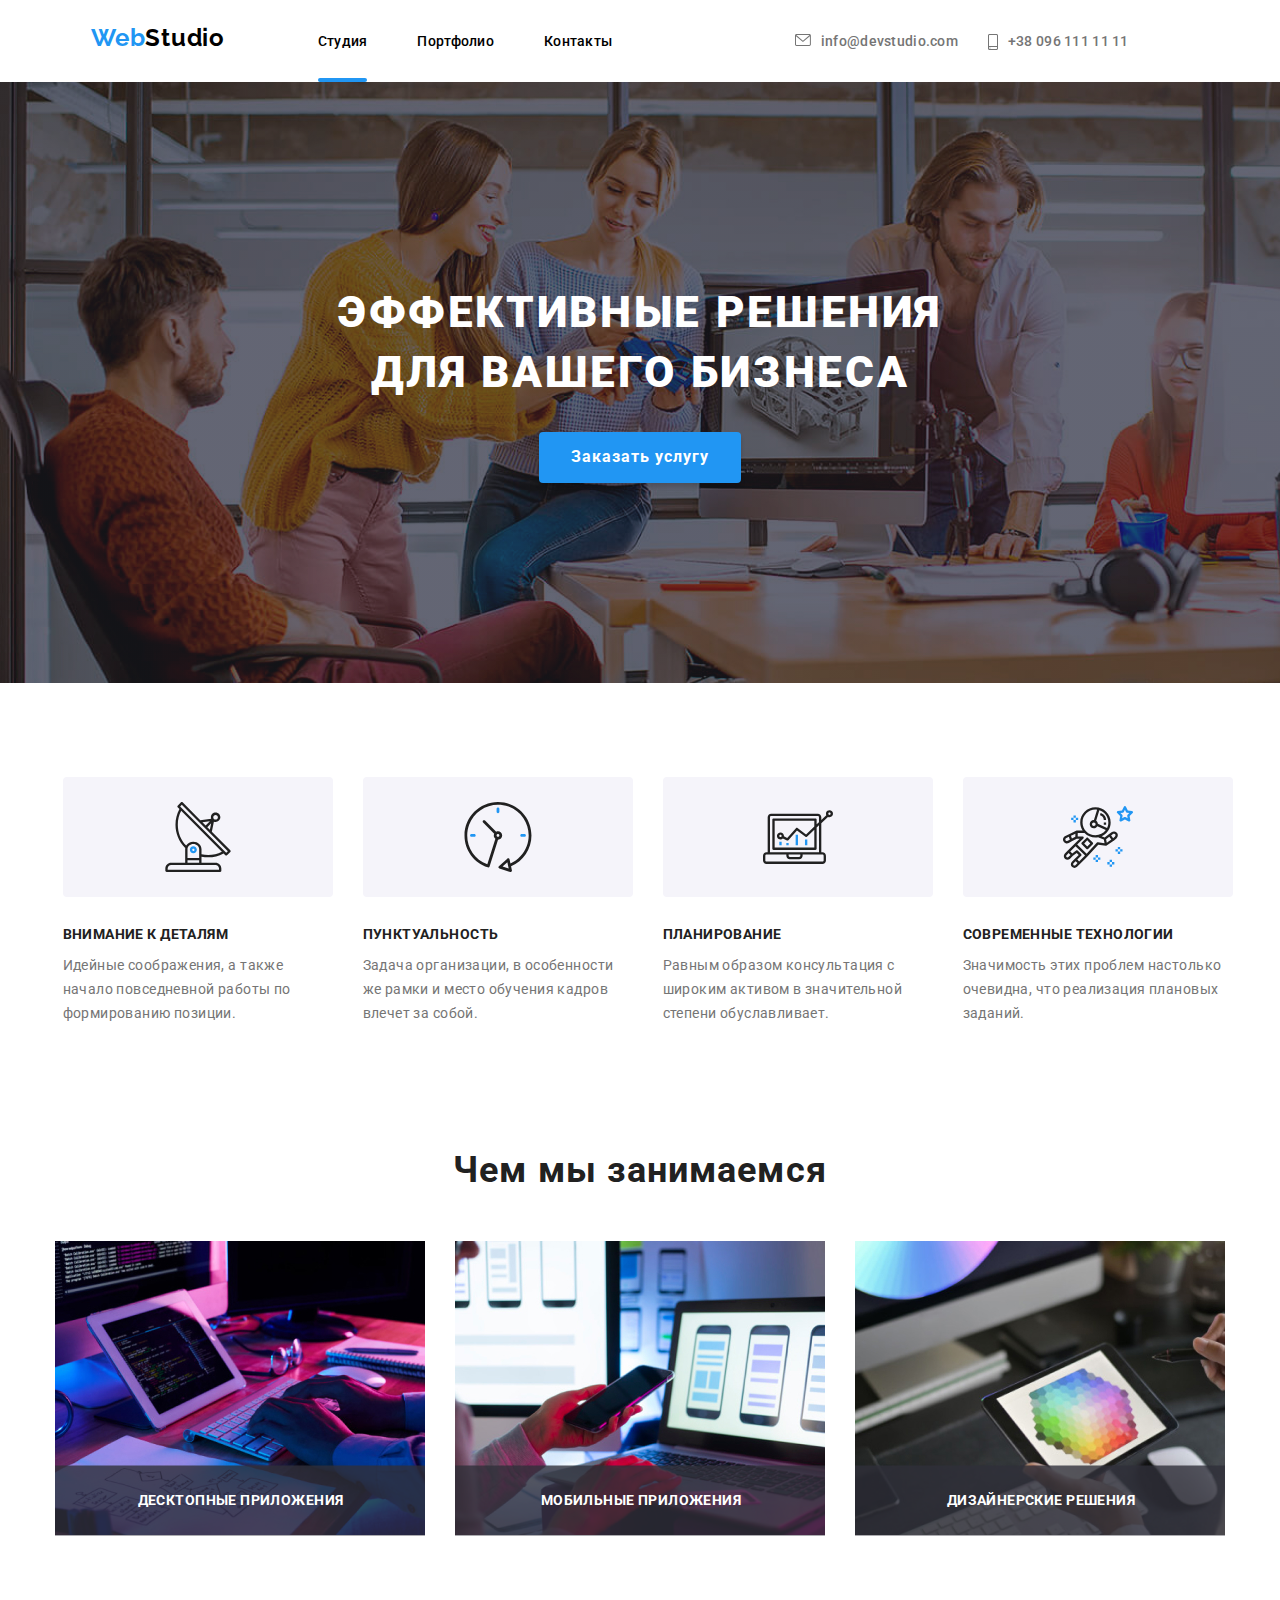
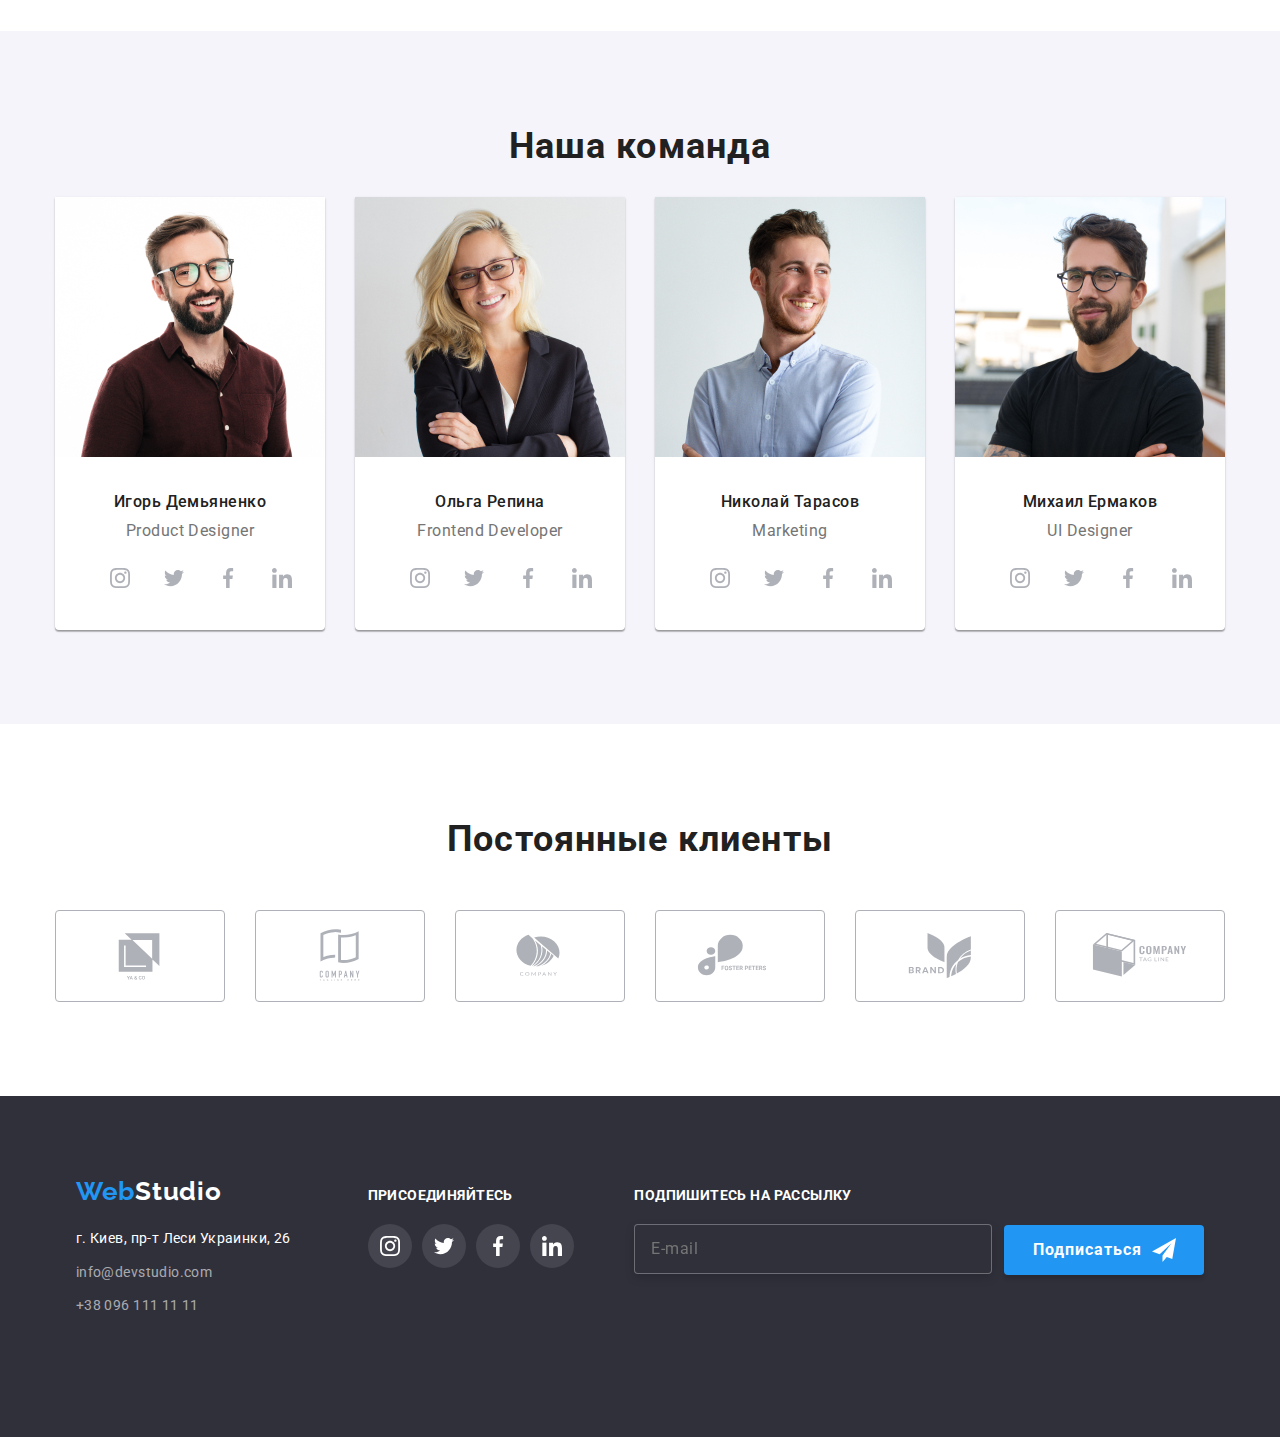
==== commit ae397134: "Полностью готовое ДЗ-8" ====
--- a/index.html
+++ b/index.html
@@ -15,8 +15,7 @@
 <body>
 <!--========HEADER========================-->
     <header class="header">
-        <div class="container">
-            <div class="position-header">
+        <div class="position-header container">
                 <nav class="navigation-bar">
                     <a href="index.html"><span class="logo__three-letters">Web</span>Studio</a>
                     <ul class="navigation-link">
@@ -50,7 +49,6 @@
                         </ul>
                     </div>
                 </div>
-        </div>
     </header>
 <!--========HERO========================-->  
         <section class="business-background">
@@ -142,8 +140,8 @@
                         <source media="(min-width:1200px)" 
                         srcset="./img/team_member_1_desktop.jpg 1x, ./img/team_member_1_desktop@2x.jpg 2x">
                         <source media="(min-width:768px)" 
-                        srcset="./img/team_member_1_laptopp.jpg 1x, ./img/team_member_1_laptop@2x.jpg 2x">
-                        <source media="(min-width:480px)" 
+                        srcset="./img/team_member_1_laptop.jpg 1x, ./img/team_member_1_laptop@2x.jpg 2x">
+                        <source media="(min-width:320px)" 
                         srcset="./img/team_member_1_mobile.jpg 1x, ./img/team_member_1_mobile@2x.jpg 2x">
                         <img class="member-mobile-photo" src="" alt="Игорь Демьяненко">
                     </picture>
@@ -177,8 +175,8 @@
                         <source media="(min-width:1200px)"
                             srcset="./img/team_member_2_desktop.jpg 1x, ./img/team_member_2_desktop@2x.jpg 2x">
                         <source media="(min-width:768px)"
-                            srcset="./img/team_member_2_laptopp.jpg 1x, ./img/team_member_2_laptop@2x.jpg 2x">
-                        <source media="(min-width:480px)"
+                            srcset="./img/team_member_2_laptop.jpg 1x, ./img/team_member_2_laptop@2x.jpg 2x">
+                        <source media="(min-width:320px)"
                             srcset="./img/team_member_2_mobile.jpg 1x, ./img/team_member_2_mobile@2x.jpg 2x">
                         <img class="member-mobile-photo" src="" alt="Ольга Репина">
                     </picture>                    
@@ -212,8 +210,8 @@
                         <source media="(min-width:1200px)"
                             srcset="./img/team_member_3_desktop.jpg 1x, ./img/team_member_3_desktop@2x.jpg 2x">
                         <source media="(min-width:768px)" 
-                            srcset="./img/team_member_3_laptopp.jpg 1x, ./img/team_member_3_laptop@2x.jpg 2x">
-                        <source media="(min-width:480px)" 
+                            srcset="./img/team_member_3_laptop.jpg 1x, ./img/team_member_3_laptop@2x.jpg 2x">
+                        <source media="(min-width:320px)" 
                             srcset="./img/team_member_3_mobile.jpg 1x, ./img/team_member_3_mobile@2x.jpg 2x">
                         <img class="member-mobile-photo" src="" alt="Николай Тарасов">
                     </picture>
@@ -247,8 +245,8 @@
                         <source media="(min-width:1200px)"
                             srcset="./img/team_member_4_desktop.jpg 1x, ./img/team_member_4_desktop@2x.jpg 2x">
                         <source media="(min-width:768px)"
-                            srcset="./img/team_member_4_laptopp.jpg 1x, ./img/team_member_4_laptop@2x.jpg 2x">
-                        <source media="(min-width:480px)"
+                            srcset="./img/team_member_4_laptop.jpg 1x, ./img/team_member_4_laptop@2x.jpg 2x">
+                        <source media="(min-width:320px)"
                             srcset="./img/team_member_4_mobile.jpg 1x, ./img/team_member_4_mobile@2x.jpg 2x">
                         <img class="member-mobile-photo" src="" alt="Михаил Ермаков">
                     </picture>                    
@@ -443,20 +441,23 @@
         </div>
     </div>
 <!--==========MOBILE MENU================================-->
-    <div class="menu" data-menu>
-        <div class="container">
-            <div class="menu-position">
+    <div class="menu container" data-menu>
+    
+            
                 <button class="close-button-menu" type="button" data-menu-close>
                     <svg width=18px height=18px>
                         <use href="./img/sprite.svg#close"></use>
                     </svg>
                 </button>
-                <ul class="mobile-menu__navigation">
-                    <li class="mobile-menu__link"><a class="mobile-menu__link-position" href="index.html">Студия</a>
-                    </li>
-                    <li class="mobile-menu__link"><a class="mobile-menu__link-position" href="portfolio.html">Портфолио</a></li>
-                    <li class="mobile-menu__link"><a class="mobile-menu__link-position" href="">Контакты</a></li>
-                </ul>
+                <div class="menu-position">
+                <nav>
+                    <ul class="mobile-menu__navigation">
+                        <li class="mobile-menu__link"><a class="mobile-menu__link-position" href="index.html">Студия</a>
+                        </li>
+                        <li class="mobile-menu__link"><a class="mobile-menu__link-position" href="portfolio.html">Портфолио</a></li>
+                        <li class="mobile-menu__link"><a class="mobile-menu__link-position" href="">Контакты</a></li>
+                    </ul>
+                </nav>
                 <div class="">
                     <ul class="mobile-menu__mail-phone-position">
                         <li class="mobile-menu__phone-position">
@@ -466,18 +467,16 @@
                             <a class="mobile-menu__mail" href="mailto:info@devstudio.com">info@devstudio.com</a>
                         </li>
                     </ul>
-                </div>
-                <div>
-                    <ul class="social-links-position">
-                        <li class="social-links-after"><a class="social-links" href="#">Instagram</a></li>
-                        <li class="social-links-after"><a class="social-links" href="#">Twitter</a></li>
-                        <li class="social-links-after"><a class="social-links" href="#">Facebook</a></li>
-                        <li class="social-links-after"><a class="social-links" href="#">Linkedin</a></li>
-                    </ul>
+                        <ul class="social-links-position">
+                            <li class="social-links-after"><a class="social-links" href="#">Instagram</a></li>
+                            <li class="social-links-after"><a class="social-links" href="#">Twitter</a></li>
+                            <li class="social-links-after"><a class="social-links" href="#">Facebook</a></li>
+                            <li class="social-links-after"><a class="social-links" href="#">Linkedin</a></li>
+                        </ul>
                 </div>
             </div>
         </div>
-    </div>
+
 
 
     <script src="./js/modal.js"></script>
--- a/css/main.min.css
+++ b/css/main.min.css
@@ -1,2 +1,2 @@
-.visually-hidden{position:absolute !important;clip:rect(1px 1px 1px 1px);clip:rect(1px, 1px, 1px, 1px);padding:0 !important;border:0 !important;height:1px !important;width:1px !important;overflow:hidden}.hiden-h2{display:none}:root{--main-color: #212121;--main-color-hover-focus: #2196f3;--secondary-color-for-text: #757575;--main-font-family: "Raleway", sans-serif;--main-font-style: normal;--main-font-weight: 700;--secondary-font-weight: 400;--thread-font-weight: 500;--forthly-font-weight: 900;--secondary-main-font-family: "Roboto", sans-serif;--color-btn-for-active: #188ce8;--footer-background: #2f303a;--color-text-for-dark-theme: #ffffff;--background-color-for-backdrop: #ffffff;--color-for-radius-subscribe: #2f303a;--color-for-links-of-navigation: #000000;--color-clients-logo: #afb1b8;--background-color-our-team: #f5f4fa;--background-color-member-card: #ffffff;--background-color-ways-logo: #f5f4fa}a{text-decoration:none}ul{list-style:none}h1,h2,h3,h4,h5,h6,p{margin-top:0px;margin-bottom:0px}ul,ol{margin-top:0px;margin-bottom:0px;padding-left:0px}textarea{resize:none}.container{width:100%;padding:0 15px}@media screen and (min-width: 320px) and (max-width: 767px){.container{width:480px;margin:0 auto;padding:0 auto}}@media screen and (min-width: 768px) and (max-width: 1199px){.container{width:768px;margin:0 auto;padding:0 0}}@media screen and (min-width: 1200px){.container{width:1200;margin:0;padding:0 0}}.active-page::after{display:none}@media screen and (min-width: 768px) and (max-width: 1199px){.active-page::after{display:flex;content:"";background-color:var(--main-color-hover-focus);border-radius:2px;margin-top:28px;height:4px}}@media screen and (min-width: 1200px){.active-page::after{display:flex;content:"";background-color:var(--main-color-hover-focus);border-radius:2px;margin-top:28px;height:4px}}.button-service{font-family:var(--secondary-main-font-family);font-style:var(--main-font-style);font-weight:var(--main-font-weight);font-size:16px;line-height:1.88;display:flex;letter-spacing:0.06em;color:var(--color-text-for-dark-theme);background-color:var(--main-color-hover-focus);box-shadow:0px 4px 4px rgba(0,0,0,0.15);border-radius:4px;border:0px;padding:10px 32px 10px 32px;margin:auto}@media screen and (min-width: 768px) and (max-width: 1199px){.button-service{font-family:var(--secondary-main-font-family);font-style:var(--main-font-style);font-weight:var(--main-font-weight);font-size:16px;line-height:1.88;display:flex;letter-spacing:0.06em;color:var(--color-text-for-dark-theme);background-color:var(--main-color-hover-focus);box-shadow:0px 4px 4px rgba(0,0,0,0.15);border-radius:4px;border:0px;padding:10px 32px 10px 32px;margin:auto}}@media screen and (min-width: 1200px){.button-service{font-family:var(--secondary-main-font-family);font-style:var(--main-font-style);font-weight:var(--main-font-weight);font-size:16px;line-height:1.88;display:flex;letter-spacing:0.06em;color:var(--color-text-for-dark-theme);background-color:var(--main-color-hover-focus);box-shadow:0px 4px 4px rgba(0,0,0,0.15);border-radius:4px;border:0px;padding:10px 32px 10px 32px;margin:auto}}@media screen and (min-width: 320px) and (max-width: 767px){.business-background{background-image:linear-gradient(rgba(47,48,58,0.4), rgba(47,48,58,0.4)),url("../img/background_mobile.jpg");background-size:cover;height:max-content;padding-bottom:118px;padding-top:118px}}@media screen and (min-width: 768px) and (max-width: 1199px){.business-background{background-image:linear-gradient(rgba(47,48,58,0.4), rgba(47,48,58,0.4)),url("../img/background_laptop.jpg");background-size:cover;padding-bottom:118px;padding-top:118px}}@media screen and (min-width: 1200px){.business-background{background-image:linear-gradient(rgba(47,48,58,0.4), rgba(47,48,58,0.4)),url("../img/background_desktop.jpg");background-size:cover;padding-bottom:200px;padding-top:200px}}@keyframes animation-backdrop{0%{transform:scale(0.25)}25%{transform:scale(0.5)}50%{transform:scale(0.75)}75%{transform:scale(1)}90%{transform:scale(1.15)}100%{transform:scale(1)}}.backdrop{position:fixed;top:0px;left:0px;width:100%;height:100%;background-color:rgba(0,0,0,0.2)}.modal{position:absolute;left:50%;top:50%;width:450px;background-color:var(--background-color-for-backdrop);transform:translate(-50%, -50%);animation-name:animation-backdrop;animation-duration:300ms}.close-button{position:absolute;top:8px;right:8px;border:1px solid rgba(0,0,0,0.1);box-sizing:border-box;border-radius:50%;background-color:transparent;cursor:pointer;padding:0px;width:30px;height:30px;display:flex;justify-content:center;align-items:center}.close-button:hover,.close-button:focus{fill:var(--main-color-hover-focus)}.is-hidden{opacity:0;visibility:hidden;pointer-events:none}.position-form{padding-left:40px;padding-top:40px;padding-right:40px;margin:0;padding-bottom:40px}.data-form{font-family:var(--secondary-main-font-family);font-style:var(--main-font-style);font-weight:var(--main-font-weight);font-size:20px;line-height:1.5;text-align:center;letter-spacing:0.03em;color:var(--main-color)}.modal-form__position{display:flex;flex-direction:column;margin-top:10px;font-family:var(--secondary-main-font-family);font-style:var(--main-font-style);font-weight:400;font-size:12px;line-height:1.17;letter-spacing:0.01em;color:var(--secondary-color-for-text)}.modal-form__position-name{position:relative;display:block;margin-top:4px}.modal-form__position-name:hover .modal-form__icon,.modal-form__position-name.modal-form__icon{fill:var(--main-color-hover-focus);cursor:pointer;transition-timing-function:0.4,0,0.2,1}.modal__input-form{width:370px;height:40px;border-radius:5px;border:1px solid rgba(33,33,33,0.2);box-sizing:border-box;border-radius:4px;padding-left:42px;cursor:pointer;transition-duration:250ms}.modal__input-form:hover,.modal__input-form:focus{border-color:var(--main-color-hover-focus);cursor:pointer;transition-timing-function:0.4,0,0.2,1}.modal-form__icon{position:absolute;left:12px;top:12px;fill:var(--main-color)}.modal__textarea-form{width:370px;height:120px;margin-top:4px;border:1px solid rgba(33,33,33,0.2);box-sizing:border-box;border-radius:4px;padding-left:16px;padding-top:12px;cursor:pointer}.modal__textarea-form:hover,.modal__textarea-form:focus{border-color:var(--main-color-hover-focus);transition-duration:250ms}.modal-form__checkbox-label{font-family:var(--secondary-main-font-family);font-style:var(--main-font-style);font-weight:var(--secondary-font-weight);font-size:12px;line-height:1.71;letter-spacing:0.03em;color:var(--secondary-color-for-text);display:flex;align-items:baseline;justify-content:center}.modal-form__checkbox-label::before{display:block;content:"";border-radius:2px;border:1px solid var(--main-color);width:16px;height:15px;cursor:pointer}.modal-form__checkbox{margin-top:20px}.modal-form__checkbox:checked+.modal-form__checkbox-label::before{box-shadow:inset 0 0 0 1px var(--main-color-hover-focus);background-image:url("../img/Vector.svg");background-position:1px 2px;background-color:var(--main-color-hover-focus)}.modal-form__button{font-family:var(--secondary-main-font-family);font-style:var(--main-font-style);font-weight:var(--main-font-weight);font-size:16px;line-height:1.88;letter-spacing:0.06em;color:var(--color-text-for-dark-theme);background-color:var(--main-color-hover-focus);box-shadow:0px 4px 4px rgba(0,0,0,0.15);border-radius:4px;border:0px;width:200px;height:50px;margin-top:30px;text-align:center;cursor:pointer;transition-duration:250ms}.modal-form__button:hover,.modal-form__button:focus{background-color:var(--color-btn-for-active);box-shadow:0px 4px 4px rgba(0,0,0,0.15);border-radius:4px;transition-timing-function:0.4,0,0.2,1}.modal-form__button-position{display:flex;justify-content:center}.modal-form__label-link{text-decoration:underline;color:var(--main-color-hover-focus);font-family:var(--secondary-main-font-family);font-style:var(--main-font-style);font-weight:var(--secondary-font-weight)}.modal-button__position{display:block;margin-top:20px}@media screen and (min-width: 1200px){@keyframes animation-backdrop{0%{transform:scale(0.25)}25%{transform:scale(0.5)}50%{transform:scale(0.75)}75%{transform:scale(1)}90%{transform:scale(1.15)}100%{transform:scale(1)}}.backdrop{position:fixed;top:0;left:0;width:100%;height:100%;background-color:rgba(0,0,0,0.2)}.modal{position:absolute;left:50%;top:50%;width:528px;height:581px;background-color:var(--background-color-for-backdrop);transform:translate(-50%, -50%);animation-name:animation-backdrop;animation-duration:300ms}.close-button{position:absolute;top:8px;right:8px;border:1px solid rgba(0,0,0,0.1);box-sizing:border-box;border-radius:50%;background-color:transparent;cursor:pointer;padding:0px;width:30px;height:30px;display:flex;justify-content:center;align-items:center}.close-button:hover,.close-button:focus{fill:var(--main-color-hover-focus)}.is-hidden{opacity:0;visibility:hidden;pointer-events:none}.position-form{padding-left:40px;padding-top:40px;padding-right:40px;margin:0;padding-bottom:40px}.data-form{font-family:var(--secondary-main-font-family);font-style:var(--main-font-style);font-weight:var(--main-font-weight);font-size:20px;line-height:1.15;text-align:center;letter-spacing:0.03em;color:var(--main-color)}.modal-form__position{display:flex;flex-direction:column;margin-top:12px;font-family:var(--secondary-main-font-family);font-style:var(--main-font-style);font-weight:400;font-size:12px;line-height:1.17;letter-spacing:0.01em;color:var(--secondary-color-for-text)}.modal-form__position-name{position:relative;display:block;margin-top:4px}.modal-form__position-name:hover .modal-form__icon,.modal-form__position-name.modal-form__icon{fill:var(--main-color-hover-focus);cursor:pointer;transition-timing-function:0.4,0,0.2,1}.modal__input-form{width:448px;height:40px;border-radius:5px;border:1px solid rgba(33,33,33,0.2);box-sizing:border-box;border-radius:4px;padding-left:42px;cursor:pointer;transition-duration:250ms}.modal__input-form:hover,.modal__input-form:focus{border-color:var(--main-color-hover-focus);cursor:pointer;transition-timing-function:0.4,0,0.2,1}.modal-form__icon{position:absolute;left:12px;top:12px;fill:var(--main-color)}.modal__textarea-form{width:448px;height:120px;margin-top:4px;border:1px solid rgba(33,33,33,0.2);box-sizing:border-box;border-radius:4px;padding-left:16px;padding-top:12px;cursor:pointer}.modal__textarea-form:hover,.modal__textarea-form:focus{border-color:var(--main-color-hover-focus);transition-duration:250ms}.modal-form__checkbox-label{font-family:var(--secondary-main-font-family);font-style:var(--main-font-style);font-weight:400;font-size:14px;line-height:1.71;letter-spacing:0.03em;color:var(--secondary-color-for-text);display:flex;align-items:baseline;justify-content:center}.modal-form__checkbox-label::before{display:block;content:"";border-radius:2px;border:1px solid var(--main-color);width:16px;height:15px;cursor:pointer}.modal-form__checkbox{margin-top:20px}.modal-form__checkbox:checked+.modal-form__checkbox-label::before{box-shadow:inset 0 0 0 1px var(--main-color-hover-focus);background-image:url("../img/Vector.svg");background-position:1px 2px;background-color:var(--main-color-hover-focus)}.modal-form__button{font-family:var(--secondary-main-font-family);font-style:var(--main-font-style);font-weight:var(--main-font-weight);font-size:16px;line-height:1.88;letter-spacing:0.06em;color:var(--color-text-for-dark-theme);background-color:var(--main-color-hover-focus);box-shadow:0px 4px 4px rgba(0,0,0,0.15);border-radius:4px;border:0px;width:200px;height:50px;margin-top:30px;cursor:pointer;transition-duration:250ms}.modal-form__button:hover,.modal-form__button:focus{background-color:var(--color-btn-for-active);box-shadow:0px 4px 4px rgba(0,0,0,0.15);border-radius:4px;transition-timing-function:0.4,0,0.2,1}.modal-form__label-link{text-decoration:underline;color:var(--main-color-hover-focus)}.modal-button__position{display:block;margin-top:20px}}.menu{position:fixed;top:0;left:0;width:100%;height:100%;background-color:#ffffff;box-shadow:0px 4px 8px rgba(0,0,0,0.04),0px 2px 4px rgba(0,0,0,0.08),0px 1px 3px rgba(0,0,0,0.16);opacity:0;visibility:hidden;pointer-events:none}.menu.is-open{opacity:1;visibility:visible;pointer-events:auto}.menu-position{display:flex;flex-direction:column;justify-content:center;align-items:stretch}.close-button-menu{display:flex;justify-content:flex-end;margin-top:21px;margin-right:21px;border:none;box-sizing:border-box;border-radius:50%;background-color:transparent;cursor:pointer;padding:0px}.close-button-menu:hover,.close-button-menu:focus{fill:var(--main-color-hover-focus)}.mobile-menu{position:absolute;animation-name:animation-backdrop;animation-duration:300ms;width:480px;height:796px}.mobile-menu__navigation{position:relative;display:flex;flex-direction:column;padding-left:40px;padding-top:48px;padding-bottom:48px}.mobile-menu__link{display:flex}.mobile-menu__link:not(:nth-last-child(1)){margin-bottom:32px}.mobile-menu__link-position{font-family:var(--secondary-main-font-family);font-style:var(--main-font-style);font-weight:var(--thread-font-weight);font-size:40px;line-height:1.18;letter-spacing:0.02em;color:var(--main-color)}.mobile-menu__link-position:hover,.mobile-menu__link-position:focus{color:var(--main-color-hover-focus)}.mobile-menu__mail-phone-position{display:flex;flex-direction:column;margin-left:40px;margin-bottom:64px;margin-top:100px}.mobile-menu__phone{font-family:var(--secondary-main-font-family);font-style:var(--main-font-style);font-weight:var(--thread-font-weight);font-size:34px;line-height:1.18;letter-spacing:0.02em;color:var(--main-color-hover-focus)}.mobile-menu__phone-position{margin-bottom:32px}.mobile-menu__mail{font-family:var(--secondary-main-font-family);font-style:var(--main-font-style);font-weight:var(--thread-font-weight);font-size:24px;line-height:1.17;letter-spacing:0.02em;color:var(--secondary-color-for-text)}.social-links{font-family:var(--secondary-main-font-family);font-style:var(--main-font-style);font-weight:var(--thread-font-weight);font-size:18px;line-height:1.22;letter-spacing:0.02em;color:var(--main-color-hover-focus)}.social-links-after:not(:last-child)::after{content:"";border:1px solid rgba(33,33,33,0.2);transform:rotate(90deg);margin-left:10px;margin-right:10px}.social-links-position{display:flex;margin-left:40px}@media screen and (min-width: 768px) and (max-width: 1199px){.navigation-bar__mobile-menu{display:none}}@media screen and (min-width: 1200px){.navigation-bar__mobile-menu{display:none}}.logo__three-letters{color:var(--main-color-hover-focus)}.navigation-bar{font-family:var(--main-font-family);font-style:var(--main-font-style);font-weight:var(--main-font-weight);font-size:24px;line-height:1.19;letter-spacing:0.03em;color:var(--main-color);display:flex;justify-content:space-between}.navigation-bar a{color:var(--color-for-links-of-navigation)}.navigation-bar__contacts,.navigation-bar__portfolio,.navigation-bar__studio{display:none}.navigation-bar__mail-phone{display:none}.navigation-bar__menu-position{border:none;background-color:inherit}.position-header{padding-bottom:16px;padding-top:16px;padding-left:15px;padding-right:15px}.navigation-bar__menu-position:hover,.navigation-bar__menu-position:focus{fill:var(--main-color-hover-focus)}@media screen and (min-width: 768px) and (max-width: 1199px){.position-header{display:flex;padding:21px 15px 0px 15px}.navigation-bar{display:flex;justify-content:flex-start}.navigation-bar__contacts,.navigation-bar__portfolio,.navigation-bar__studio{display:flex;color:var(--main-color);transition-duration:250ms;transition-timing-function:0.4,0,0.2,1}.navigation-bar__contacts:hover,.navigation-bar__contacts:focus,.navigation-bar__portfolio:hover,.navigation-bar__portfolio:focus,.navigation-bar__studio:hover,.navigation-bar__studio:focus{color:var(--main-color-hover-focus)}.navigation-bar__mail-phone{font-family:var(--secondary-main-font-family);font-style:var(--main-font-style);font-weight:var(--thread-font-weight);font-size:14px;line-height:1.14;letter-spacing:0.02em;color:var(--secondary-color-for-text);display:flex;flex-direction:row-reverse;margin-right:30px;flex-direction:row-reverse;transition-duration:250ms;transition-timing-function:0.4,0,0.2,1}.navigation-bar__mail-phone:hover{color:var(--main-color-hover-focus)}.navigation-bar__mail-phone:hover svg{fill:var(--main-color-hover-focus)}.navigation-bar__mail-phone:focus{color:var(--main-color-hover-focus)}.navigation-bar__mail-phone:focus svg{fill:var(--main-color-hover-focus)}.navigation-bar__mail-phone:focus{fill:var(--main-color-hover-focus)}.navigation-link{font-family:var(--secondary-main-font-family);font-style:var(--main-font-style);font-weight:var(--thread-font-weight);font-size:14px;line-height:1.14;letter-spacing:0.02em;color:var(--main-color);display:flex;margin-top:8px;margin-left:88px}.navigation-link__position:not(:last-child){margin-right:50px}.mail-phone__position{display:flex;margin-left:60px}.mail-phone__logo{margin-right:10px;fill:var(--secondary-color-for-text)}.position-link__mail{display:flex;flex-direction:column;align-items:flex-start}.position-mail-phone:nth-child(2){margin-top:10px}}@media screen and (min-width: 1200px){.header{padding-top:24px}.position-header{display:flex;padding:0px 0px 0px 0px;justify-content:space-around;align-items:baseline}.navigation-bar{justify-content:space-between;align-items:baseline}.navigation-bar__contacts,.navigation-bar__portfolio,.navigation-bar__studio{display:flex;color:var(--main-color);transition-duration:250ms;transition-timing-function:0.4,0,0.2,1}.navigation-bar__contacts:hover,.navigation-bar__portfolio:hover,.navigation-bar__studio:hover{color:var(--main-color-hover-focus)}.navigation-bar__contacts:focus,.navigation-bar__portfolio:focus,.navigation-bar__studio:focus{color:var(--main-color-hover-focus)}.navigation-bar__mail-phone{font-family:var(--secondary-main-font-family);font-style:var(--main-font-style);font-weight:var(--thread-font-weight);font-size:14px;line-height:1.14;letter-spacing:0.02em;color:var(--secondary-color-for-text);display:flex;flex-direction:row-reverse;margin-right:30px;display:flex;flex-direction:row-reverse;transition-duration:250ms;transition-timing-function:0.4,0,0.2,1}.navigation-bar__mail-phone:hover{color:var(--main-color-hover-focus)}.navigation-bar__mail-phone:hover svg{fill:var(--main-color-hover-focus)}.navigation-bar__mail-phone:focus{color:var(--main-color-hover-focus)}.navigation-bar__mail-phone:focus svg{fill:var(--main-color-hover-focus)}.navigation-bar__mail-phone:focus{fill:var(--main-color-hover-focus)}.navigation-link{font-family:var(--secondary-main-font-family);font-style:var(--main-font-style);font-weight:var(--thread-font-weight);font-size:14px;line-height:1.14;letter-spacing:0.02em;color:var(--main-color);display:flex;margin-left:93px}.navigation-link__position:not(:last-child){margin-right:50px}.mail-phone__position{display:flex}.mail-phone__logo{margin-right:10px;fill:var(--secondary-color-for-text)}.position-link__mail{display:flex;margin-right:30px}}.business{font-family:var(--secondary-main-font-family);font-style:var(--main-font-style);font-weight:var(--forthly-font-weight);font-size:26px;line-height:1.62;text-align:center;letter-spacing:0.06em;text-transform:uppercase;color:var(--color-text-for-dark-theme);padding-bottom:30px}@media screen and (min-width: 1200px){.business{font-size:44px;line-height:1.37}}.ways-section-position{padding-top:60px;padding-bottom:60px}.ways-position{display:flex;flex-direction:column;justify-content:center}.ways-logo-position{display:flex;background-color:var(--background-color-ways-logo);border-radius:4px;width:450px;height:120px;justify-content:center;align-items:center;margin-bottom:30px}.ways{font-family:var(--secondary-main-font-family);font-style:var(--main-font-style);font-weight:var(--main-font-weight);font-size:14px;line-height:1.14;letter-spacing:0.03em;text-transform:uppercase;color:var(--main-color);margin-bottom:10px;display:flex;justify-content:center}.ways-option{font-family:var(--secondary-main-font-family);font-style:var(--main-font-style);font-weight:var(--secondary-font-weight);font-size:14px;line-height:1.72;letter-spacing:0.03em;color:var(--secondary-color-for-text);text-transform:none}.ways-card-position{width:inherit;margin-bottom:30px}.ways-logo{background-color:var(--background-color-ways-logo);border-radius:4px}@media screen and (min-width: 768px) and (max-width: 1199px){.ways-position{flex-direction:row;flex-wrap:wrap;justify-content:flex-start;padding-left:15px}.ways-card-position{width:354px;margin-left:0px;margin-bottom:30px}.ways-card-position:nth-child(2n+1){margin-right:30px;margin-left:0}.ways-logo-position{width:inherit}}@media screen and (min-width: 1200px){.ways-section-position{padding-top:94px;padding-bottom:94px}.hiden-ways{display:none}.ways-position{justify-content:center;flex-direction:row;padding-left:15px}.ways-card-position{width:270px;margin-left:0px;margin-bottom:0px}.ways-card-position:not(:nth-last-child(1)){margin-right:30px}.ways{justify-content:flex-start}.ways-logo{background-color:var(--background-color-ways-logo);border-radius:4px}.ways-logo-position{width:270px}}.our-work-position{display:none}@media screen and (min-width: 1200px){.our-work-position{display:block;padding-bottom:22px}.our-work{font-family:var(--secondary-main-font-family);font-style:var(--main-font-style);font-weight:var(--main-font-weight);font-size:36px;line-height:1.17;text-align:center;letter-spacing:0.03em;color:var(--main-color);display:flex;justify-content:center}.our-work-image{display:flex;margin-top:50px;justify-content:center}.our-work-image-position:not(:last-child){margin-right:30px}.our-work-description{font-family:var(--secondary-main-font-family);font-style:var(--main-font-style);font-weight:var(--main-font-weight);font-size:14px;line-height:1.14;text-align:center;letter-spacing:0.03em;text-transform:uppercase;color:var(--color-text-for-dark-theme);background-color:rgba(47,48,58,0.8);padding-top:27px;padding-left:83px;padding-right:82px;top:0px;left:0px;width:100%;height:70px;overflow:auto;transform:translateY(-105%)}}.our-team-position{background-color:var(--background-color-our-team);padding-top:60px;padding-bottom:60px}.member-mobile-photo{width:450px;height:460px}.member-card{background-color:var(--background-color-member-card);box-shadow:0px 1px 3px rgba(0,0,0,0.12),0px 1px 1px rgba(0,0,0,0.14),0px 2px 1px rgba(0,0,0,0.2);border-radius:0px 0px 4px 4px;margin-bottom:30px;margin-left:15px;width:450px}.member-card:not(:nth-last-child(1)){margin-right:50px}.our-team-members{display:flex;flex-direction:column;width:465px}.our-team{font-family:var(--secondary-main-font-family);font-style:var(--main-font-style);font-weight:var(--main-font-weight);font-size:36px;line-height:1.17;text-align:center;letter-spacing:0.03em;color:var(--main-color);margin-bottom:30px}.team-member{font-family:var(--secondary-main-font-family);font-style:var(--main-font-style);font-weight:var(--thread-font-weight);font-size:16px;line-height:1.19;text-align:center;letter-spacing:0.03em;color:var(--main-color);margin-top:30px}.member-profession{font-family:var(--secondary-main-font-family);font-style:var(--main-font-style);font-weight:var(--secondary-font-weight);font-size:16px;line-height:1.19;text-align:center;letter-spacing:0.03em;color:var(--secondary-color-for-text);margin-top:10px}.member-logo-position{display:flex;justify-content:center;margin-bottom:30px;margin-top:16px}.member-logo-background{display:flex;width:44px;height:44px;align-items:center;justify-content:center;border-radius:50px;transition-duration:250ms;transition-timing-function:0.4,0,0.2,1}.member-logo-background:not(:nth-last-child(1)){margin-right:10px}.member-logo-background:hover,.member-logo-background:focus{background-color:var(--main-color-hover-focus)}.member-logo-background:hover .member-logo,.member-logo-background:focus .member-logo{fill:var(--background-color-member-card)}.member-logo{fill:var(--color-clients-logo);transition-duration:250ms;transition-timing-function:0.4,0,0.2,1}@media screen and (min-width: 768px) and (max-width: 1199px){.member-mobile-photo{width:354px;height:374px}.our-team-members{display:flex;flex-wrap:wrap;flex-direction:row;justify-content:flex-start;width:100%}.member-card{width:354px;margin-left:0px}.member-card:not(:nth-last-child(1)){margin-right:0px}.member-card:nth-child(2n+1){margin-right:30px}.member-logo-position{margin-bottom:24px}}@media screen and (min-width: 1200px){.our-team-position{padding-top:94px;padding-bottom:94px}.member-card{width:270px;margin-bottom:0px;margin-left:0px}.member-card:not(:nth-last-child(1)){margin-right:30px}.member-mobile-photo{width:inherit;height:inherit}.our-team-members{display:flex;justify-content:center;flex-direction:row;width:auto}.team-member{font-family:var(--secondary-main-font-family);font-style:var(--main-font-style);font-weight:var(--thread-font-weight);font-size:16px;line-height:1, 19;text-align:center;letter-spacing:0.03em;color:var(--main-color);margin-top:30px}.member-profession{font-family:var(--secondary-main-font-family);font-style:var(--main-font-style);font-weight:var(--secondary-font-weight);font-size:16px;line-height:1.19;text-align:center;letter-spacing:0.03em;color:var(--secondary-color-for-text);margin-top:10px}.member-logo-position{display:flex;margin:16px 10px 30px 32px}.member-logo-background{display:flex;width:44px;height:44px;align-items:center;justify-content:center;border-radius:50px;transition-duration:250ms;transition-timing-function:0.4,0,0.2,1}.member-logo-background:not(:nth-last-child(1)){margin-right:10px}.member-logo-background:hover,.member-logo-background:focus{background-color:var(--main-color-hover-focus)}.member-logo-background:hover .member-logo,.member-logo-background:focus .member-logo{fill:var(--background-color-member-card)}.member-logo{fill:var(--color-clients-logo);transition-duration:250ms;transition-timing-function:0.4,0,0.2,1}}.our-clients{padding-top:60px;padding-bottom:60px;margin-left:15px}.clients-name-section{font-family:var(--secondary-main-font-family);font-style:var(--main-font-style);font-weight:var(--main-font-weight);font-size:22px;line-height:1.17;text-align:center;letter-spacing:0.03em;color:var(--main-color)}.clients-position{display:flex;flex-wrap:wrap;margin-top:30px}.clients-logo__position{display:flex;width:210px;height:92px;border:1px solid #afb1b8;box-sizing:border-box;border-radius:4px;justify-content:center;align-items:center;transition-duration:250ms;transition-timing-function:0.4,0,0.2,1}.clients-logo__position:nth-child(2n+1){margin-right:30px}.clients-logo__position:nth-child(5n-2){margin-top:30px;margin-bottom:30px}.clients-logo__position:nth-child(6n-2){margin-top:30px;margin-bottom:30px}.clients-logo__position:hover .clients-logo,.clients-logo__position:focus .clients-logo{fill:var(--main-color-hover-focus)}.clients-logo{fill:var(--color-clients-logo);transition-duration:250ms;transition-timing-function:0.4,0,0.2,1}.clients-logo__position:hover,.clients-logo__position:focus{border:1px solid;border-color:var(--main-color-hover-focus)}@media screen and (min-width: 768px) and (max-width: 1199px){.our-clients{margin-left:0px}.clients-position{padding-left:15px}.clients-logo__position{width:226px}.clients-logo__position:nth-child(2n+1){margin-right:0px}.clients-logo__position:nth-child(1n-2){margin-top:0px;margin-bottom:0px}.clients-logo__position:nth-child(6n-2){margin-top:0px;margin-bottom:0px}.clients-logo__position:nth-child(3n+1),.clients-logo__position:nth-child(3n+2){margin-right:30px}.clients-logo__position:nth-child(n+4){margin-top:30px}.clients-logo{fill:var(--color-clients-logo);transition-duration:250ms;transition-timing-function:0.4,0,0.2,1}.clients-logo__position:hover,.clients-logo__position:focus{border:1px solid;border-color:var(--main-color-hover-focus)}}@media screen and (min-width: 1200px){.our-clients{padding-top:94px;padding-bottom:94px;margin-left:0px}.clients-name-section{font-size:36px}.clients-position{justify-content:center;margin-top:50px}.clients-logo__position{width:170px}.clients-logo__position:not(:nth-last-child(1)){margin-right:30px}.clients-logo__position:nth-child(2n+1){margin-right:30px}.clients-logo__position:nth-child(5n-2){margin-top:0px;margin-bottom:0px}.clients-logo__position:nth-child(6n-2){margin-top:0px;margin-bottom:0px}.clients-logo__position:hover .clients-logo,.clients-logo__position:focus .clients-logo{fill:var(--main-color-hover-focus)}.clients-logo{fill:var(--color-clients-logo);transition-duration:250ms;transition-timing-function:0.4,0,0.2,1}.clients-logo__position:hover,.clients-logo__position:focus{border:1px solid;border-color:var(--main-color-hover-focus)}}.footer__position{background-color:var(--footer-background);padding-bottom:60px;padding-top:60px}.address-mobile-position{margin-top:20px;margin-bottom:60px}.footer-link{font-family:var(--main-font-family);font-style:var(--main-font-style);font-weight:var(--main-font-weight);font-size:26px;line-height:1.19;letter-spacing:0.03em;color:var(--color-text-for-dark-theme);margin-bottom:20px}.footer__living{font-family:var(--secondary-main-font-family);font-style:var(--main-font-style);font-weight:var(--secondary-font-weight);font-size:14px;line-height:1.71;letter-spacing:0.03em;color:var(--color-text-for-dark-theme);width:231px}.address-mail{font-family:var(--secondary-main-font-family);font-style:var(--main-font-style);font-weight:var(--secondary-font-weight);font-size:14px;line-height:1.72;letter-spacing:0.03em;color:rgba(255,255,255,0.6)}.address-phone{font-family:var(--secondary-main-font-family);font-style:var(--main-font-style);font-weight:var(--secondary-font-weight);font-size:14px;line-height:1.72;letter-spacing:0.03em;color:rgba(255,255,255,0.6)}.footer-address__mail-position{margin-top:9px}.footer-address__phone-position{margin-top:9px}.footer__link-sign{font-family:var(--secondary-main-font-family);font-style:var(--main-font-style);font-weight:var(--main-font-weight);font-size:14px;line-height:1.14;letter-spacing:0.03em;text-transform:uppercase;color:var(--color-text-for-dark-theme);text-align:center}.footer__position-address-link{display:flex;flex-direction:column;align-items:center}.footer__sign-logo-position{display:flex;margin-bottom:60px;margin-top:20px;justify-content:center}.footer__sign-logo-background{display:flex;width:44px;height:44px;align-items:center;justify-content:center;box-sizing:border-box;border-radius:50px;background-color:rgba(255,255,255,0.1);transition-duration:250ms;transition-timing-function:0.4,0,0.2,1}.footer__sign-logo-background:not(:nth-last-child(1)){margin-right:10px}.footer__sign-logo-background:hover,.footer__sign-logo-background:focus{background-color:var(--main-color-hover-focus)}.footer__sign-logo{fill:var(--color-text-for-dark-theme)}.footer__subscribe-position{font-family:var(--secondary-main-font-family);font-style:var(--main-font-style);font-weight:var(--main-font-weight);font-size:14px;line-height:1.14;letter-spacing:0.03em;text-transform:uppercase;color:var(--color-text-for-dark-theme);text-align:center;margin-bottom:20px}.footer-subscribe__input{background-color:var(--color-for-radius-subscribe);width:450px;height:50px;border:1px solid rgba(255,255,255,0.3);box-sizing:border-box;filter:drop-shadow(0px 4px 4px rgba(0,0,0,0.15));border-radius:4px;font-family:var(--secondary-main-font-family);font-style:var(--main-font-style);font-weight:var(--secondary-font-weight);font-size:16px;line-height:20px;display:flex;align-items:center;justify-content:center;letter-spacing:0.03em;color:rgba(255,255,255,0.6);padding-left:15px}.footer-subscribe__button{position:relative;background:var(--main-color-hover-focus);box-shadow:0px 4px 4px rgba(0,0,0,0.15);border-radius:4px;width:200px;height:50px;margin-top:20px;display:flex;justify-content:center;align-items:center;cursor:pointer;font-family:var(--secondary-main-font-family);font-style:var(--main-font-style);font-weight:var(--main-font-weight);font-size:16px;line-height:1.88;letter-spacing:0.06em;color:var(--color-text-for-dark-theme);border:0px}.footer-subscribe__button-position{display:flex;justify-content:center}.footer-subscribe__icon{fill:var(--color-text-for-dark-theme);margin-left:10px}.footer__input-position{display:flex;justify-content:center}@media screen and (min-width: 768px) and (max-width: 1199px){.footer__position-address-link-sign{display:flex;margin-bottom:60px;justify-content:space-around}.footer__position-link-sign{display:flex;flex-wrap:wrap;justify-content:space-around;align-items:baseline}.address-mobile-position{margin-top:0px;margin-bottom:0px}.footer__sign-logo-position{margin-bottom:0px}}@media screen and (min-width: 1200px){.footer__position{padding-bottom:60px;padding-top:60px}.footer-link{font-family:var(--main-font-family);font-style:var(--main-font-style);font-weight:var(--main-font-weight);font-size:26px;line-height:1.19;letter-spacing:0.03em;color:var(--color-text-for-dark-theme)}.footer__living{margin-top:0px}.address-mail{font-family:var(--secondary-main-font-family);font-style:var(--main-font-style);font-weight:var(--secondary-font-weight);font-size:14px;line-height:1.72;letter-spacing:0.03em;color:rgba(255,255,255,0.6)}.address-phone{font-family:var(--secondary-main-font-family);font-style:var(--main-font-style);font-weight:var(--secondary-font-weight);font-size:14px;line-height:1.72;letter-spacing:0.03em;color:rgba(255,255,255,0.6)}.footer__subscribe-position-btn{display:flex}.footer-address__mail-position{margin-top:9px}.footer-subscribe__button-position{margin-top:17px}.footer__position-subscribe{display:flex;align-items:flex-start;flex-direction:column}.footer-address__phone-position{margin-top:9px}.footer__link-sign{margin-left:0px}.footer__position-address-link{display:flex;align-items:baseline}.address-mobile-position{margin-top:0px;margin-bottom:0px}.footer__position-link-sign{display:flex;justify-content:space-evenly;align-items:baseline}.footer__sign-logo-position{display:flex;margin-left:0px;margin-bottom:0px;margin-top:20px}.footer__sign-logo-background{display:flex;width:44px;height:44px;align-items:center;justify-content:center;box-sizing:border-box;border-radius:50px;background-color:rgba(255,255,255,0.1);transition-duration:250ms;transition-timing-function:0.4,0,0.2,1}.footer__sign-logo-background:not(:nth-last-child(1)){margin-right:10px}.footer__sign-logo-background:hover,.footer__sign-logo-background:focus{background-color:var(--main-color-hover-focus)}.footer__sign-logo{fill:var(--color-text-for-dark-theme)}.footer__subscribe-position{text-align:start;margin-bottom:20px;margin-left:0px}.footer-subscribe{margin-left:0px;margin-top:0px}.footer-subscribe__input{width:358px;padding-top:15px;padding-left:16px;padding-bottom:15px}.footer-subscribe__button{position:relative;background:var(--main-color-hover-focus);box-shadow:0px 4px 4px rgba(0,0,0,0.15);border-radius:4px;width:200px;height:50px;margin-left:12px;margin-top:20px;display:flex;justify-content:center;align-items:center;cursor:pointer;font-family:var(--secondary-main-font-family);font-style:var(--main-font-style);font-weight:var(--main-font-weight);font-size:16px;line-height:1.88;letter-spacing:0.06em;color:var(--color-text-for-dark-theme);border:0px}.footer-subscribe__icon{fill:var(--color-text-for-dark-theme);margin-left:10px}}.portfolio__background{padding-bottom:60px;padding-top:60px;border-top:1px solid #ececec;padding-left:15px}.button__position{display:flex;justify-content:left;flex-wrap:wrap}.button__position-bort:not(:last-child){padding-right:8px}.button__position-bort:nth-child(5){padding-top:15px}.button__position-bort:nth-child(4){padding-top:15px}.content-picture-size{width:450px}.content-position{display:flex;margin-top:40px;flex-wrap:wrap}.content-maket{background-color:var(--background-color-member-card);box-sizing:border-box}.content__border{border-bottom:1px solid #eeeeee;border-left:1px solid #eeeeee;border-right:1px solid #eeeeee;width:450px;padding:20px 0px 20px 24px}.content__position-block{flex-basis:calc((100% - 90px) / 3);margin-bottom:30px;position:relative;transition-duration:250ms;transition-timing-function:0.4,0,0.2,1}.content__position-block:hover,.content__position-block:focus{box-shadow:0px 1px 1px rgba(0,0,0,0.12),0px 4px 4px rgba(0,0,0,0.06),1px 4px 6px rgba(0,0,0,0.16)}.portfolio__button-service{font-family:var(--secondary-main-font-family);font-style:var(--main-font-style);font-weight:var(--thread-font-weight);font-size:16px;line-height:1.63;text-align:center;letter-spacing:0.03em;color:var(--main-color);display:flex;padding:6px 22px 6px 22px;border:0px;transition-duration:250ms;transition-timing-function:0.4,0,0.2,1;cursor:pointer;border-radius:4px}.portfolio__button-service:hover,.portfolio__button-service:focus{background:var(--main-color-hover-focus);color:var(--color-text-for-dark-theme);box-shadow:0px 3px 1px rgba(0,0,0,0.1),0px 1px 2px rgba(0,0,0,0.08),0px 2px 2px rgba(0,0,0,0.12);border-radius:4px}.overlay{position:absolute;font-family:var(--secondary-main-font-family);font-style:var(--main-font-style);font-weight:var(--secondary-font-weight);font-size:18px;line-height:1.56;letter-spacing:0.03em;color:var(--color-text-for-dark-theme);background-color:rgba(33,150,243,0.9);padding-top:64px;padding-left:24px;padding-right:24px;top:0px;left:0px;width:100%;height:294px;overflow:auto;transform:translateY(100%);transition:transform 500ms linear}.hiden-overlay{position:relative;overflow:hidden;width:450px;height:294px}.animation-maket-overlay:hover .overlay,.animation-maket-overlay:focus .overlay{transform:translateY(0%)}.content__name{font-family:var(--secondary-main-font-family);font-style:var(--main-font-style);font-weight:var(--main-font-weight);font-size:18px;line-height:2;letter-spacing:0.06em;color:var(--main-color)}.direction{font-family:var(--secondary-main-font-family);font-style:var(--main-font-style);font-weight:var(--secondary-font-weight);font-size:16px;line-height:1.87;letter-spacing:0.03em;color:var(--secondary-color-for-text);padding-top:4px}@media screen and (min-width: 768px) and (max-width: 1199px){.button__position{justify-content:center;flex-wrap:nowrap}.button__position-bort:not(:last-child){padding-right:0px;margin-right:8px}.button__position-bort:nth-child(5){padding-top:0px}.button__position-bort:nth-child(4){padding-top:0px}.content-position{margin-top:30px;flex-wrap:wrap}.content__position-block{width:354px}.content__position-block:nth-child(2n+1){margin-right:30px}.hiden-overlay{width:354px}.content-picture-size{width:354px}.content__border{width:354px}}@media screen and (min-width: 1200px){.portfolio__background{padding-bottom:94px;padding-top:94px;padding-left:0px;padding-right:0px}.button__position{display:flex;justify-content:center;flex-wrap:nowrap}.button__position-bort:not(:last-child){padding-right:8px}.button__position-bort:nth-child(5){padding-top:0px}.button__position-bort:nth-child(4){padding-top:0px}.content-picture-size{width:370px}.content-position{margin-top:50px;flex-wrap:wrap;justify-content:center}.content-maket{background-color:var(--background-color-member-card);box-sizing:border-box;display:flex}.content__border{border-bottom:1px solid #eeeeee;border-left:1px solid #eeeeee;border-right:1px solid #eeeeee;width:370px;padding:20px 0px 20px 24px}.content__position-block{flex-basis:calc((100% - 90px) / 9);margin-bottom:30px;position:relative;transition-duration:250ms;transition-timing-function:0.4,0,0.2,1;width:calc(100% - 30px)/3;margin:15px;display:flex}.content-maket-position:hover{box-shadow:0px 1px 1px rgba(0,0,0,0.12),0px 4px 4px rgba(0,0,0,0.06),1px 4px 6px rgba(0,0,0,0.16)}.portfolio__button-service{font-family:var(--secondary-main-font-family);font-style:var(--main-font-style);font-weight:var(--thread-font-weight);font-size:16px;line-height:1.63;text-align:center;letter-spacing:0.03em;color:var(--main-color);display:flex;padding:6px 22px 6px 22px;border:0px;transition-duration:250ms;transition-timing-function:0.4,0,0.2,1;cursor:pointer}.portfolio__button-service:hover,.portfolio__button-service:focus{background:var(--main-color-hover-focus);color:var(--color-text-for-dark-theme);box-shadow:0px 3px 1px rgba(0,0,0,0.1),0px 1px 2px rgba(0,0,0,0.08),0px 2px 2px rgba(0,0,0,0.12);border-radius:4px}.overlay{position:absolute;font-family:var(--secondary-main-font-family);font-style:var(--main-font-style);font-weight:var(--secondary-font-weight);font-size:18px;line-height:1.56;letter-spacing:0.03em;color:var(--color-text-for-dark-theme);background-color:rgba(33,150,243,0.9);padding-top:64px;padding-left:24px;padding-right:24px;top:0px;left:0px;width:100%;height:294px;overflow:auto;transform:translateY(100%);transition:transform 500ms linear}.hiden-overlay{position:relative;overflow:hidden;width:370px;height:294px}.animation-maket-overlay:hover .overlay,.animation-maket-overlay:focus .overlay{transform:translateY(0%)}.content__name{font-family:var(--secondary-main-font-family);font-style:var(--main-font-style);font-weight:var(--main-font-weight);font-size:18px;line-height:2;letter-spacing:0.06em;color:var(--main-color)}.direction{font-family:var(--secondary-main-font-family);font-style:var(--main-font-style);font-weight:var(--secondary-font-weight);font-size:16px;line-height:1.87;letter-spacing:0.03em;color:var(--secondary-color-for-text);padding-top:4px}}
+.visually-hidden{position:absolute !important;clip:rect(1px 1px 1px 1px);clip:rect(1px, 1px, 1px, 1px);padding:0 !important;border:0 !important;height:1px !important;width:1px !important;overflow:hidden}.hiden-h2{display:none}:root{--main-color: #212121;--main-color-hover-focus: #2196f3;--secondary-color-for-text: #757575;--main-font-family: "Raleway", sans-serif;--main-font-style: normal;--main-font-weight: 700;--secondary-font-weight: 400;--thread-font-weight: 500;--forthly-font-weight: 900;--secondary-main-font-family: "Roboto", sans-serif;--color-btn-for-active: #188ce8;--footer-background: #2f303a;--color-text-for-dark-theme: #ffffff;--background-color-for-backdrop: #ffffff;--color-for-radius-subscribe: #2f303a;--color-for-links-of-navigation: #000000;--color-clients-logo: #afb1b8;--background-color-our-team: #f5f4fa;--background-color-member-card: #ffffff;--background-color-ways-logo: #f5f4fa}a{text-decoration:none}ul{list-style:none}h1,h2,h3,h4,h5,h6,p{margin-top:0px;margin-bottom:0px}ul,ol{margin-top:0px;margin-bottom:0px;padding-left:0px}textarea{resize:none}.container{width:100%;padding:0 15px}@media screen and (min-width: 320px) and (max-width: 767px){.container{width:480px;margin:0 auto;padding:0 auto}}@media screen and (min-width: 768px) and (max-width: 1199px){.container{width:768px;margin:0 auto;padding:0 auto}}@media screen and (min-width: 1200px){.container{width:1200;margin:0;padding:0 auto}}.active-page::after{display:none}@media screen and (min-width: 768px) and (max-width: 1199px){.active-page::after{display:flex;content:"";background-color:var(--main-color-hover-focus);border-radius:2px;margin-top:28px;height:4px}}@media screen and (min-width: 1200px){.active-page::after{display:flex;content:"";background-color:var(--main-color-hover-focus);border-radius:2px;margin-top:28px;height:4px}}.button-service{font-family:var(--secondary-main-font-family);font-style:var(--main-font-style);font-weight:var(--main-font-weight);font-size:16px;line-height:1.88;display:flex;letter-spacing:0.06em;color:var(--color-text-for-dark-theme);background-color:var(--main-color-hover-focus);box-shadow:0px 4px 4px rgba(0,0,0,0.15);border-radius:4px;border:0px;padding:10px 32px 10px 32px;margin:auto}@media screen and (min-width: 768px) and (max-width: 1199px){.button-service{font-family:var(--secondary-main-font-family);font-style:var(--main-font-style);font-weight:var(--main-font-weight);font-size:16px;line-height:1.88;display:flex;letter-spacing:0.06em;color:var(--color-text-for-dark-theme);background-color:var(--main-color-hover-focus);box-shadow:0px 4px 4px rgba(0,0,0,0.15);border-radius:4px;border:0px;padding:10px 32px 10px 32px;margin:auto}}@media screen and (min-width: 1200px){.button-service{font-family:var(--secondary-main-font-family);font-style:var(--main-font-style);font-weight:var(--main-font-weight);font-size:16px;line-height:1.88;display:flex;letter-spacing:0.06em;color:var(--color-text-for-dark-theme);background-color:var(--main-color-hover-focus);box-shadow:0px 4px 4px rgba(0,0,0,0.15);border-radius:4px;border:0px;padding:10px 32px 10px 32px;margin:auto}}.business-background{background-image:linear-gradient(rgba(47,48,58,0.4), rgba(47,48,58,0.4)),url("../img/background_mobile@2x.jpg");background-size:cover;height:max-content;padding-bottom:118px;padding-top:118px}@media screen and (min-width: 768px) and (max-width: 1199px){.business-background{background-image:linear-gradient(rgba(47,48,58,0.4), rgba(47,48,58,0.4)),url("../img/background_laptop@2x.jpg");background-size:cover;padding-bottom:118px;padding-top:118px}}@media screen and (min-width: 1200px){.business-background{background-image:linear-gradient(rgba(47,48,58,0.4), rgba(47,48,58,0.4)),url("../img/background_desktop@2x.jpg");background-size:cover;padding-bottom:200px;padding-top:200px}}@keyframes animation-backdrop{0%{transform:scale(0.25)}25%{transform:scale(0.5)}50%{transform:scale(0.75)}75%{transform:scale(1)}90%{transform:scale(1.15)}100%{transform:scale(1)}}.backdrop{position:fixed;top:0px;left:0px;width:100%;height:100%;background-color:rgba(0,0,0,0.2)}.modal{position:absolute;left:50%;top:50%;width:450px;background-color:var(--background-color-for-backdrop);transform:translate(-50%, -50%);animation-name:animation-backdrop;animation-duration:300ms}.close-button{position:absolute;top:8px;right:8px;border:1px solid rgba(0,0,0,0.1);box-sizing:border-box;border-radius:50%;background-color:transparent;cursor:pointer;padding:0px;width:30px;height:30px;display:flex;justify-content:center;align-items:center}.close-button:hover,.close-button:focus{fill:var(--main-color-hover-focus)}.is-hidden{opacity:0;visibility:hidden;pointer-events:none}.position-form{padding-left:40px;padding-top:40px;padding-right:40px;margin:0;padding-bottom:40px}.data-form{font-family:var(--secondary-main-font-family);font-style:var(--main-font-style);font-weight:var(--main-font-weight);font-size:20px;line-height:1.5;text-align:center;letter-spacing:0.03em;color:var(--main-color)}.modal-form__position{display:flex;flex-direction:column;margin-top:10px;font-family:var(--secondary-main-font-family);font-style:var(--main-font-style);font-weight:400;font-size:12px;line-height:1.17;letter-spacing:0.01em;color:var(--secondary-color-for-text)}.modal-form__position-name{position:relative;display:block;margin-top:4px}.modal-form__position-name:hover .modal-form__icon,.modal-form__position-name.modal-form__icon{fill:var(--main-color-hover-focus);cursor:pointer;transition-timing-function:0.4,0,0.2,1}.modal__input-form{width:370px;height:40px;border-radius:5px;border:1px solid rgba(33,33,33,0.2);box-sizing:border-box;border-radius:4px;padding-left:42px;cursor:pointer;transition-duration:250ms}.modal__input-form:hover,.modal__input-form:focus{border-color:var(--main-color-hover-focus);cursor:pointer;transition-timing-function:0.4,0,0.2,1}.modal-form__icon{position:absolute;left:12px;top:12px;fill:var(--main-color)}.modal__textarea-form{width:370px;height:120px;margin-top:4px;border:1px solid rgba(33,33,33,0.2);box-sizing:border-box;border-radius:4px;padding-left:16px;padding-top:12px;cursor:pointer}.modal__textarea-form:hover,.modal__textarea-form:focus{border-color:var(--main-color-hover-focus);transition-duration:250ms}.modal-form__checkbox-label{font-family:var(--secondary-main-font-family);font-style:var(--main-font-style);font-weight:var(--secondary-font-weight);font-size:12px;line-height:1.71;letter-spacing:0.03em;color:var(--secondary-color-for-text);display:flex;align-items:baseline;justify-content:center}.modal-form__checkbox-label::before{display:block;content:"";border-radius:2px;border:1px solid var(--main-color);width:16px;height:15px;cursor:pointer}.modal-form__checkbox{margin-top:20px}.modal-form__checkbox:checked+.modal-form__checkbox-label::before{box-shadow:inset 0 0 0 1px var(--main-color-hover-focus);background-image:url("../img/Vector.svg");background-position:1px 2px;background-color:var(--main-color-hover-focus)}.modal-form__button{font-family:var(--secondary-main-font-family);font-style:var(--main-font-style);font-weight:var(--main-font-weight);font-size:16px;line-height:1.88;letter-spacing:0.06em;color:var(--color-text-for-dark-theme);background-color:var(--main-color-hover-focus);box-shadow:0px 4px 4px rgba(0,0,0,0.15);border-radius:4px;border:0px;width:200px;height:50px;margin-top:30px;text-align:center;cursor:pointer;transition-duration:250ms}.modal-form__button:hover,.modal-form__button:focus{background-color:var(--color-btn-for-active);box-shadow:0px 4px 4px rgba(0,0,0,0.15);border-radius:4px;transition-timing-function:0.4,0,0.2,1}.modal-form__button-position{display:flex;justify-content:center}.modal-form__label-link{text-decoration:underline;color:var(--main-color-hover-focus);font-family:var(--secondary-main-font-family);font-style:var(--main-font-style);font-weight:var(--secondary-font-weight)}.modal-button__position{display:block;margin-top:20px}@media screen and (min-width: 1200px){@keyframes animation-backdrop{0%{transform:scale(0.25)}25%{transform:scale(0.5)}50%{transform:scale(0.75)}75%{transform:scale(1)}90%{transform:scale(1.15)}100%{transform:scale(1)}}.backdrop{position:fixed;top:0;left:0;width:100%;height:100%;background-color:rgba(0,0,0,0.2)}.modal{position:absolute;left:50%;top:50%;width:528px;height:581px;background-color:var(--background-color-for-backdrop);transform:translate(-50%, -50%);animation-name:animation-backdrop;animation-duration:300ms}.close-button{position:absolute;top:8px;right:8px;border:1px solid rgba(0,0,0,0.1);box-sizing:border-box;border-radius:50%;background-color:transparent;cursor:pointer;padding:0px;width:30px;height:30px;display:flex;justify-content:center;align-items:center}.close-button:hover,.close-button:focus{fill:var(--main-color-hover-focus)}.is-hidden{opacity:0;visibility:hidden;pointer-events:none}.position-form{padding-left:40px;padding-top:40px;padding-right:40px;margin:0;padding-bottom:40px}.data-form{font-family:var(--secondary-main-font-family);font-style:var(--main-font-style);font-weight:var(--main-font-weight);font-size:20px;line-height:1.15;text-align:center;letter-spacing:0.03em;color:var(--main-color)}.modal-form__position{display:flex;flex-direction:column;margin-top:12px;font-family:var(--secondary-main-font-family);font-style:var(--main-font-style);font-weight:400;font-size:12px;line-height:1.17;letter-spacing:0.01em;color:var(--secondary-color-for-text)}.modal-form__position-name{position:relative;display:block;margin-top:4px}.modal-form__position-name:hover .modal-form__icon,.modal-form__position-name.modal-form__icon{fill:var(--main-color-hover-focus);cursor:pointer;transition-timing-function:0.4,0,0.2,1}.modal__input-form{width:448px;height:40px;border-radius:5px;border:1px solid rgba(33,33,33,0.2);box-sizing:border-box;border-radius:4px;padding-left:42px;cursor:pointer;transition-duration:250ms}.modal__input-form:hover,.modal__input-form:focus{border-color:var(--main-color-hover-focus);cursor:pointer;transition-timing-function:0.4,0,0.2,1}.modal-form__icon{position:absolute;left:12px;top:12px;fill:var(--main-color)}.modal__textarea-form{width:448px;height:120px;margin-top:4px;border:1px solid rgba(33,33,33,0.2);box-sizing:border-box;border-radius:4px;padding-left:16px;padding-top:12px;cursor:pointer}.modal__textarea-form:hover,.modal__textarea-form:focus{border-color:var(--main-color-hover-focus);transition-duration:250ms}.modal-form__checkbox-label{font-family:var(--secondary-main-font-family);font-style:var(--main-font-style);font-weight:400;font-size:14px;line-height:1.71;letter-spacing:0.03em;color:var(--secondary-color-for-text);display:flex;align-items:baseline;justify-content:center}.modal-form__checkbox-label::before{display:block;content:"";border-radius:2px;border:1px solid var(--main-color);width:16px;height:15px;cursor:pointer}.modal-form__checkbox{margin-top:20px}.modal-form__checkbox:checked+.modal-form__checkbox-label::before{box-shadow:inset 0 0 0 1px var(--main-color-hover-focus);background-image:url("../img/Vector.svg");background-position:1px 2px;background-color:var(--main-color-hover-focus)}.modal-form__button{font-family:var(--secondary-main-font-family);font-style:var(--main-font-style);font-weight:var(--main-font-weight);font-size:16px;line-height:1.88;letter-spacing:0.06em;color:var(--color-text-for-dark-theme);background-color:var(--main-color-hover-focus);box-shadow:0px 4px 4px rgba(0,0,0,0.15);border-radius:4px;border:0px;width:200px;height:50px;margin-top:30px;cursor:pointer;transition-duration:250ms}.modal-form__button:hover,.modal-form__button:focus{background-color:var(--color-btn-for-active);box-shadow:0px 4px 4px rgba(0,0,0,0.15);border-radius:4px;transition-timing-function:0.4,0,0.2,1}.modal-form__label-link{text-decoration:underline;color:var(--main-color-hover-focus)}.modal-button__position{display:block;margin-top:20px}}.menu{position:fixed;top:0;left:0;width:100%;height:100%;background-color:#ffffff;box-shadow:0px 4px 8px rgba(0,0,0,0.04),0px 2px 4px rgba(0,0,0,0.08),0px 1px 3px rgba(0,0,0,0.16);opacity:0;visibility:hidden;pointer-events:none;display:flex}.menu.is-open{opacity:1;visibility:visible;pointer-events:auto}.menu-position{display:flex;flex-direction:column;justify-content:space-between;align-items:stretch}.close-button-menu{position:absolute;top:21px;right:15px;border:none;box-sizing:border-box;border-radius:50%;background-color:transparent;cursor:pointer;padding:0px;display:flex;justify-content:center;align-items:center}.close-button-menu:hover,.close-button-menu:focus{fill:var(--main-color-hover-focus)}.mobile-menu{position:absolute;animation-name:animation-backdrop;animation-duration:300ms;width:480px;height:796px}.mobile-menu__navigation{position:relative;display:flex;flex-direction:column;padding-left:40px;padding-top:48px}.mobile-menu__link{display:flex}.mobile-menu__link:not(:nth-last-child(1)){margin-bottom:32px}.mobile-menu__link-position{font-family:var(--secondary-main-font-family);font-style:var(--main-font-style);font-weight:var(--thread-font-weight);font-size:40px;line-height:1.18;letter-spacing:0.02em;color:var(--main-color)}.mobile-menu__link-position:hover,.mobile-menu__link-position:focus{color:var(--main-color-hover-focus)}.mobile-menu__mail-phone-position{display:flex;flex-direction:column;margin-left:40px;margin-bottom:64px}.mobile-menu__phone{font-family:var(--secondary-main-font-family);font-style:var(--main-font-style);font-weight:var(--thread-font-weight);font-size:34px;line-height:1.18;letter-spacing:0.02em;color:var(--main-color-hover-focus)}.mobile-menu__phone-position{margin-bottom:32px}.mobile-menu__mail{font-family:var(--secondary-main-font-family);font-style:var(--main-font-style);font-weight:var(--thread-font-weight);font-size:24px;line-height:1.17;letter-spacing:0.02em;color:var(--secondary-color-for-text)}.social-links{font-family:var(--secondary-main-font-family);font-style:var(--main-font-style);font-weight:var(--thread-font-weight);font-size:18px;line-height:1.22;letter-spacing:0.02em;color:var(--main-color-hover-focus)}.social-links-after:not(:last-child)::after{content:"";border:1px solid rgba(33,33,33,0.2);transform:rotate(90deg);margin-left:10px;margin-right:10px}.social-links-position{display:flex;margin-left:40px}@media screen and (min-width: 768px) and (max-width: 1199px){.navigation-bar__mobile-menu{display:none}}@media screen and (min-width: 1200px){.navigation-bar__mobile-menu{display:none}}.logo__three-letters{color:var(--main-color-hover-focus)}.navigation-bar{font-family:var(--main-font-family);font-style:var(--main-font-style);font-weight:var(--main-font-weight);font-size:24px;line-height:1.19;letter-spacing:0.03em;color:var(--main-color);display:flex;justify-content:space-between}.navigation-bar a{color:var(--color-for-links-of-navigation)}.navigation-bar__contacts,.navigation-bar__portfolio,.navigation-bar__studio{display:none}.navigation-bar__mail-phone{display:none}.navigation-bar__menu-position{border:none;background-color:inherit}.position-header{padding-bottom:16px;padding-top:16px;padding-left:15px;padding-right:15px}.navigation-bar__menu-position:hover,.navigation-bar__menu-position:focus{fill:var(--main-color-hover-focus)}@media screen and (min-width: 768px) and (max-width: 1199px){.position-header{display:flex;padding:21px 15px 0px 15px}.navigation-bar{display:flex;justify-content:flex-start}.navigation-bar__contacts,.navigation-bar__portfolio,.navigation-bar__studio{display:flex;color:var(--main-color);transition-duration:250ms;transition-timing-function:0.4,0,0.2,1}.navigation-bar__contacts:hover,.navigation-bar__contacts:focus,.navigation-bar__portfolio:hover,.navigation-bar__portfolio:focus,.navigation-bar__studio:hover,.navigation-bar__studio:focus{color:var(--main-color-hover-focus)}.navigation-bar__mail-phone{font-family:var(--secondary-main-font-family);font-style:var(--main-font-style);font-weight:var(--thread-font-weight);font-size:14px;line-height:1.14;letter-spacing:0.02em;color:var(--secondary-color-for-text);display:flex;flex-direction:row-reverse;margin-right:30px;flex-direction:row-reverse;transition-duration:250ms;transition-timing-function:0.4,0,0.2,1}.navigation-bar__mail-phone:hover{color:var(--main-color-hover-focus)}.navigation-bar__mail-phone:hover svg{fill:var(--main-color-hover-focus)}.navigation-bar__mail-phone:focus{color:var(--main-color-hover-focus)}.navigation-bar__mail-phone:focus svg{fill:var(--main-color-hover-focus)}.navigation-bar__mail-phone:focus{fill:var(--main-color-hover-focus)}.navigation-link{font-family:var(--secondary-main-font-family);font-style:var(--main-font-style);font-weight:var(--thread-font-weight);font-size:14px;line-height:1.14;letter-spacing:0.02em;color:var(--main-color);display:flex;margin-top:8px;margin-left:88px}.navigation-link__position:not(:last-child){margin-right:50px}.mail-phone__position{display:flex;margin-left:60px}.mail-phone__logo{margin-right:10px;fill:var(--secondary-color-for-text)}.position-link__mail{display:flex;flex-direction:column;align-items:flex-start}.position-mail-phone:nth-child(2){margin-top:10px}}@media screen and (min-width: 1200px){.header{padding-top:24px}.position-header{display:flex;padding:0px 0px 0px 0px;justify-content:space-around;align-items:baseline}.navigation-bar{justify-content:space-between;align-items:baseline}.navigation-bar__contacts,.navigation-bar__portfolio,.navigation-bar__studio{display:flex;color:var(--main-color);transition-duration:250ms;transition-timing-function:0.4,0,0.2,1}.navigation-bar__contacts:hover,.navigation-bar__portfolio:hover,.navigation-bar__studio:hover{color:var(--main-color-hover-focus)}.navigation-bar__contacts:focus,.navigation-bar__portfolio:focus,.navigation-bar__studio:focus{color:var(--main-color-hover-focus)}.navigation-bar__mail-phone{font-family:var(--secondary-main-font-family);font-style:var(--main-font-style);font-weight:var(--thread-font-weight);font-size:14px;line-height:1.14;letter-spacing:0.02em;color:var(--secondary-color-for-text);display:flex;flex-direction:row-reverse;margin-right:30px;display:flex;flex-direction:row-reverse;transition-duration:250ms;transition-timing-function:0.4,0,0.2,1}.navigation-bar__mail-phone:hover{color:var(--main-color-hover-focus)}.navigation-bar__mail-phone:hover svg{fill:var(--main-color-hover-focus)}.navigation-bar__mail-phone:focus{color:var(--main-color-hover-focus)}.navigation-bar__mail-phone:focus svg{fill:var(--main-color-hover-focus)}.navigation-bar__mail-phone:focus{fill:var(--main-color-hover-focus)}.navigation-link{font-family:var(--secondary-main-font-family);font-style:var(--main-font-style);font-weight:var(--thread-font-weight);font-size:14px;line-height:1.14;letter-spacing:0.02em;color:var(--main-color);display:flex;margin-left:93px}.navigation-link__position:not(:last-child){margin-right:50px}.mail-phone__position{display:flex}.mail-phone__logo{margin-right:10px;fill:var(--secondary-color-for-text)}.position-link__mail{display:flex;margin-right:30px}}.business{font-family:var(--secondary-main-font-family);font-style:var(--main-font-style);font-weight:var(--forthly-font-weight);font-size:26px;line-height:1.62;text-align:center;letter-spacing:0.06em;text-transform:uppercase;color:var(--color-text-for-dark-theme);padding-bottom:30px}@media screen and (min-width: 1200px){.business{font-size:44px;line-height:1.37}}.ways-section-position{padding-top:60px;padding-bottom:60px}.ways-position{display:flex;flex-direction:column;justify-content:center}.ways-logo-position{display:flex;background-color:var(--background-color-ways-logo);border-radius:4px;width:450px;height:120px;justify-content:center;align-items:center;margin-bottom:30px}.ways{font-family:var(--secondary-main-font-family);font-style:var(--main-font-style);font-weight:var(--main-font-weight);font-size:14px;line-height:1.14;letter-spacing:0.03em;text-transform:uppercase;color:var(--main-color);margin-bottom:10px;display:flex;justify-content:center}.ways-option{font-family:var(--secondary-main-font-family);font-style:var(--main-font-style);font-weight:var(--secondary-font-weight);font-size:14px;line-height:1.72;letter-spacing:0.03em;color:var(--secondary-color-for-text);text-transform:none}.ways-card-position{width:inherit}.ways-card-position:not(:last-child){margin-bottom:30px}.ways-logo{background-color:var(--background-color-ways-logo);border-radius:4px}@media screen and (min-width: 768px) and (max-width: 1199px){.ways-position{flex-direction:row;flex-wrap:wrap;justify-content:flex-start}.ways-card-position{width:354px;margin-bottom:0px}.ways-card-position:nth-child(2n+1){margin-right:30px}.ways-card-position:first-child{margin-bottom:30px}.ways-logo-position{width:inherit}}@media screen and (min-width: 1200px){.ways-section-position{padding-top:94px;padding-bottom:94px}.hiden-ways{display:none}.ways-position{justify-content:center;flex-direction:row;padding-left:15px}.ways-card-position{width:270px;margin-left:0px;margin-bottom:0px}.ways-card-position:not(:nth-last-child(1)){margin-right:30px}.ways{justify-content:flex-start}.ways-logo{background-color:var(--background-color-ways-logo);border-radius:4px}.ways-logo-position{width:270px}}.our-work-position{display:none}@media screen and (min-width: 1200px){.our-work-position{display:block;padding-bottom:22px}.our-work{font-family:var(--secondary-main-font-family);font-style:var(--main-font-style);font-weight:var(--main-font-weight);font-size:36px;line-height:1.17;text-align:center;letter-spacing:0.03em;color:var(--main-color);display:flex;justify-content:center}.our-work-image{display:flex;margin-top:50px;justify-content:center}.our-work-image-position:not(:last-child){margin-right:30px}.our-work-description{font-family:var(--secondary-main-font-family);font-style:var(--main-font-style);font-weight:var(--main-font-weight);font-size:14px;line-height:1.14;text-align:center;letter-spacing:0.03em;text-transform:uppercase;color:var(--color-text-for-dark-theme);background-color:rgba(47,48,58,0.8);padding-top:27px;padding-left:83px;padding-right:82px;top:0px;left:0px;width:100%;height:70px;overflow:auto;transform:translateY(-105%)}}.our-team-position{background-color:var(--background-color-our-team);padding-top:60px;padding-bottom:60px}.member-card{background-color:var(--background-color-member-card);box-shadow:0px 1px 3px rgba(0,0,0,0.12),0px 1px 1px rgba(0,0,0,0.14),0px 2px 1px rgba(0,0,0,0.2);border-radius:0px 0px 4px 4px;width:450px}.member-card:not(:last-child){margin-bottom:30px}.member-card:nth-child(1),.member-card:nth-child(2){margin-bottom:30px}.our-team-members{display:flex;flex-direction:column;width:465px}.our-team{font-family:var(--secondary-main-font-family);font-style:var(--main-font-style);font-weight:var(--main-font-weight);font-size:36px;line-height:1.17;text-align:center;letter-spacing:0.03em;color:var(--main-color);margin-bottom:30px}.team-member{font-family:var(--secondary-main-font-family);font-style:var(--main-font-style);font-weight:var(--thread-font-weight);font-size:16px;line-height:1.19;text-align:center;letter-spacing:0.03em;color:var(--main-color);margin-top:30px}.member-profession{font-family:var(--secondary-main-font-family);font-style:var(--main-font-style);font-weight:var(--secondary-font-weight);font-size:16px;line-height:1.19;text-align:center;letter-spacing:0.03em;color:var(--secondary-color-for-text);margin-top:10px}.member-logo-position{display:flex;justify-content:center;margin-bottom:30px;margin-top:16px}.member-logo-background{display:flex;width:44px;height:44px;align-items:center;justify-content:center;border-radius:50px;transition-duration:250ms;transition-timing-function:0.4,0,0.2,1}.member-logo-background:not(:nth-last-child(1)){margin-right:10px}.member-logo-background:hover,.member-logo-background:focus{background-color:var(--main-color-hover-focus)}.member-logo-background:hover .member-logo,.member-logo-background:focus .member-logo{fill:var(--background-color-member-card)}.member-logo{fill:var(--color-clients-logo);transition-duration:250ms;transition-timing-function:0.4,0,0.2,1}@media screen and (min-width: 768px) and (max-width: 1199px){.our-team-members{display:flex;flex-wrap:wrap;flex-direction:row;justify-content:flex-start;width:100%}.member-card{width:354px;margin-left:0px}.member-card:first-child{margin-bottom:30px}.member-card:not(:last-child){margin-bottom:0px}.member-card:not(:nth-last-child(1)){margin-right:0px}.member-card:nth-child(2n+1){margin-right:30px}.member-card:nth-child(1),.member-card:nth-child(2){margin-bottom:30px}.member-logo-position{margin-bottom:24px}}@media screen and (min-width: 1200px){.our-team-position{padding-top:94px;padding-bottom:94px}.member-card{width:270px}.member-card:not(:nth-last-child(1)){margin-right:30px}.member-card:first-child{margin-bottom:0px}.member-card:not(:last-child){margin-bottom:0px}.member-card:nth-child(1),.member-card:nth-child(2){margin-bottom:0px}.member-card:not(:last-child){margin-bottom:0px}.member-card:nth-child(1),.member-card:nth-child(2){margin-bottom:0px}.our-team-members{display:flex;justify-content:center;flex-direction:row;width:auto}.team-member{font-family:var(--secondary-main-font-family);font-style:var(--main-font-style);font-weight:var(--thread-font-weight);font-size:16px;line-height:1, 19;text-align:center;letter-spacing:0.03em;color:var(--main-color);margin-top:30px}.member-profession{font-family:var(--secondary-main-font-family);font-style:var(--main-font-style);font-weight:var(--secondary-font-weight);font-size:16px;line-height:1.19;text-align:center;letter-spacing:0.03em;color:var(--secondary-color-for-text);margin-top:10px}.member-logo-position{display:flex;margin:16px 10px 30px 32px}.member-logo-background{display:flex;width:44px;height:44px;align-items:center;justify-content:center;border-radius:50px;transition-duration:250ms;transition-timing-function:0.4,0,0.2,1}.member-logo-background:not(:nth-last-child(1)){margin-right:10px}.member-logo-background:hover,.member-logo-background:focus{background-color:var(--main-color-hover-focus)}.member-logo-background:hover .member-logo,.member-logo-background:focus .member-logo{fill:var(--background-color-member-card)}.member-logo{fill:var(--color-clients-logo);transition-duration:250ms;transition-timing-function:0.4,0,0.2,1}}.our-clients{padding-top:60px;padding-bottom:60px;margin-left:15px}.clients-name-section{font-family:var(--secondary-main-font-family);font-style:var(--main-font-style);font-weight:var(--main-font-weight);font-size:22px;line-height:1.17;text-align:center;letter-spacing:0.03em;color:var(--main-color)}.clients-position{display:flex;flex-wrap:wrap;margin-top:30px}.clients-logo__position{display:flex;width:210px;height:92px;border:1px solid #afb1b8;box-sizing:border-box;border-radius:4px;justify-content:center;align-items:center;transition-duration:250ms;transition-timing-function:0.4,0,0.2,1}.clients-logo__position:nth-child(even){margin-left:30px}.clients-logo__position:nth-child(3){margin-top:30px;margin-bottom:30px}.clients-logo__position:nth-child(4){margin-top:30px;margin-bottom:30px}.clients-logo__position:hover .clients-logo,.clients-logo__position:focus .clients-logo{fill:var(--main-color-hover-focus)}.clients-logo{fill:var(--color-clients-logo);transition-duration:250ms;transition-timing-function:0.4,0,0.2,1}.clients-logo__position:hover,.clients-logo__position:focus{border:1px solid;border-color:var(--main-color-hover-focus)}@media screen and (min-width: 768px) and (max-width: 1199px){.our-clients{margin-left:0px}.clients-logo__position{width:226px}.clients-logo__position:nth-child(1){margin-right:30px;margin-bottom:30px}.clients-logo__position:nth-child(5){margin-left:30px;margin-right:30px}.clients-logo__position:nth-child(3){margin:0px 0px 0px 30px}.clients-logo__position:nth-child(even){margin:0px}.clients-logo{fill:var(--color-clients-logo);transition-duration:250ms;transition-timing-function:0.4,0,0.2,1}.clients-logo__position:hover,.clients-logo__position:focus{border:1px solid;border-color:var(--main-color-hover-focus)}}@media screen and (min-width: 1200px){.our-clients{padding-top:94px;padding-bottom:94px;margin-left:0px}.clients-name-section{font-size:36px}.clients-position{justify-content:center;margin-top:50px;margin-right:-30px}.clients-logo__position{width:170px}.clients-logo__position:not(:last-child){margin-right:30px}.clients-logo__position:nth-child(3){margin:0px 30px 0px 0px}.clients-logo__position:nth-child(even){margin:0px 30px 0px 0px}.clients-logo__position:hover .clients-logo,.clients-logo__position:focus .clients-logo{fill:var(--main-color-hover-focus)}.clients-logo{fill:var(--color-clients-logo);transition-duration:250ms;transition-timing-function:0.4,0,0.2,1}.clients-logo__position:hover,.clients-logo__position:focus{border:1px solid;border-color:var(--main-color-hover-focus)}}.footer__position{background-color:var(--footer-background);padding-bottom:60px;padding-top:60px}.footer-link{font-family:var(--main-font-family);font-style:var(--main-font-style);font-weight:var(--main-font-weight);font-size:26px;line-height:1.19;letter-spacing:0.03em;color:var(--color-text-for-dark-theme);margin-bottom:20px}.footer__living{font-family:var(--secondary-main-font-family);font-style:var(--main-font-style);font-weight:var(--secondary-font-weight);font-size:14px;line-height:1.71;letter-spacing:0.03em;color:var(--color-text-for-dark-theme);width:231px}.address-mail{font-family:var(--secondary-main-font-family);font-style:var(--main-font-style);font-weight:var(--secondary-font-weight);font-size:14px;line-height:1.72;letter-spacing:0.03em;color:rgba(255,255,255,0.6)}.address-phone{font-family:var(--secondary-main-font-family);font-style:var(--main-font-style);font-weight:var(--secondary-font-weight);font-size:14px;line-height:1.72;letter-spacing:0.03em;color:rgba(255,255,255,0.6)}.footer-address__mail-position{margin-top:9px}.footer-address__phone-position{margin-top:9px}.footer__link-sign{font-family:var(--secondary-main-font-family);font-style:var(--main-font-style);font-weight:var(--main-font-weight);font-size:14px;line-height:1.14;letter-spacing:0.03em;text-transform:uppercase;color:var(--color-text-for-dark-theme);text-align:center}.footer__position-address-link{display:flex;flex-direction:column;align-items:center}.footer__sign-logo-position{display:flex;margin-top:20px;justify-content:center}.footer__sign-logo-background{display:flex;width:44px;height:44px;align-items:center;justify-content:center;box-sizing:border-box;border-radius:50px;background-color:rgba(255,255,255,0.1);transition-duration:250ms;transition-timing-function:0.4,0,0.2,1}.footer__sign-logo-background:not(:nth-last-child(1)){margin-right:10px}.footer__sign-logo-background:hover,.footer__sign-logo-background:focus{background-color:var(--main-color-hover-focus)}.footer__sign-logo{fill:var(--color-text-for-dark-theme)}.footer__subscribe-position{font-family:var(--secondary-main-font-family);font-style:var(--main-font-style);font-weight:var(--main-font-weight);font-size:14px;line-height:1.14;letter-spacing:0.03em;text-transform:uppercase;color:var(--color-text-for-dark-theme);text-align:center;margin-bottom:20px}.footer-subscribe__input{background-color:var(--color-for-radius-subscribe);width:450px;height:50px;border:1px solid rgba(255,255,255,0.3);box-sizing:border-box;filter:drop-shadow(0px 4px 4px rgba(0,0,0,0.15));border-radius:4px;font-family:var(--secondary-main-font-family);font-style:var(--main-font-style);font-weight:var(--secondary-font-weight);font-size:16px;line-height:20px;display:flex;align-items:center;justify-content:center;letter-spacing:0.03em;color:rgba(255,255,255,0.6);padding-left:15px}.footer-subscribe__button{position:relative;background:var(--main-color-hover-focus);box-shadow:0px 4px 4px rgba(0,0,0,0.15);border-radius:4px;width:200px;height:50px;margin-top:20px;display:flex;justify-content:center;align-items:center;cursor:pointer;font-family:var(--secondary-main-font-family);font-style:var(--main-font-style);font-weight:var(--main-font-weight);font-size:16px;line-height:1.88;letter-spacing:0.06em;color:var(--color-text-for-dark-theme);border:0px}.footer-subscribe__button-position{display:flex;justify-content:center}.footer-subscribe__icon{fill:var(--color-text-for-dark-theme);margin-left:10px}.footer__input-position{display:flex;justify-content:center}.footer__position-address-link-sign{margin-top:20px;margin-bottom:60px}.footer__position-subscribe{margin-bottom:60px}@media screen and (min-width: 768px) and (max-width: 1199px){.footer__position-address-link-sign{display:flex;margin-bottom:60px;justify-content:space-around}.footer__position-link-sign{display:flex;flex-wrap:wrap;justify-content:space-around;align-items:baseline}.address-mobile-position{margin-top:0px;margin-bottom:0px}.footer__sign-logo-position{margin-bottom:0px}}@media screen and (min-width: 1200px){.footer__position{padding-bottom:60px;padding-top:60px}.footer-link{font-family:var(--main-font-family);font-style:var(--main-font-style);font-weight:var(--main-font-weight);font-size:26px;line-height:1.19;letter-spacing:0.03em;color:var(--color-text-for-dark-theme)}.footer__living{margin-top:0px}.address-mail{font-family:var(--secondary-main-font-family);font-style:var(--main-font-style);font-weight:var(--secondary-font-weight);font-size:14px;line-height:1.72;letter-spacing:0.03em;color:rgba(255,255,255,0.6)}.address-phone{font-family:var(--secondary-main-font-family);font-style:var(--main-font-style);font-weight:var(--secondary-font-weight);font-size:14px;line-height:1.72;letter-spacing:0.03em;color:rgba(255,255,255,0.6)}.footer__subscribe-position-btn{display:flex}.footer-address__mail-position{margin-top:9px}.footer-subscribe__button-position{margin-top:17px}.footer__position-subscribe{display:flex;align-items:flex-start;flex-direction:column}.footer-address__phone-position{margin-top:9px}.footer__link-sign{margin-left:0px}.footer__position-address-link{display:flex;align-items:baseline}.address-mobile-position{margin-top:0px;margin-bottom:0px}.footer__position-link-sign{display:flex;justify-content:space-evenly;align-items:baseline}.footer__sign-logo-position{display:flex;margin-left:0px;margin-bottom:0px;margin-top:20px}.footer__sign-logo-background{display:flex;width:44px;height:44px;align-items:center;justify-content:center;box-sizing:border-box;border-radius:50px;background-color:rgba(255,255,255,0.1);transition-duration:250ms;transition-timing-function:0.4,0,0.2,1}.footer__sign-logo-background:not(:nth-last-child(1)){margin-right:10px}.footer__sign-logo-background:hover,.footer__sign-logo-background:focus{background-color:var(--main-color-hover-focus)}.footer__sign-logo{fill:var(--color-text-for-dark-theme)}.footer__subscribe-position{text-align:start;margin-bottom:20px;margin-left:0px}.footer-subscribe{margin-left:0px;margin-top:0px}.footer-subscribe__input{width:358px;padding-top:15px;padding-left:16px;padding-bottom:15px}.footer-subscribe__button{position:relative;background:var(--main-color-hover-focus);box-shadow:0px 4px 4px rgba(0,0,0,0.15);border-radius:4px;width:200px;height:50px;margin-left:12px;margin-top:20px;display:flex;justify-content:center;align-items:center;cursor:pointer;font-family:var(--secondary-main-font-family);font-style:var(--main-font-style);font-weight:var(--main-font-weight);font-size:16px;line-height:1.88;letter-spacing:0.06em;color:var(--color-text-for-dark-theme);border:0px}.footer-subscribe__icon{fill:var(--color-text-for-dark-theme);margin-left:10px}}.portfolio__background{padding-bottom:60px;padding-top:60px;border-top:1px solid #ececec;padding-left:15px}.button__position{display:flex;justify-content:left;flex-wrap:wrap}.button__position-bort:not(:last-child){padding-right:8px}.button__position-bort:nth-child(5){padding-top:15px}.button__position-bort:nth-child(4){padding-top:15px}.content-picture-size{width:450px}.content-position{display:flex;margin-top:40px;flex-wrap:wrap}.content-maket{background-color:var(--background-color-member-card);box-sizing:border-box}.content__border{border-bottom:1px solid #eeeeee;border-left:1px solid #eeeeee;border-right:1px solid #eeeeee;width:450px;padding:20px 0px 20px 24px}.content__position-block{flex-basis:calc((100% - 90px) / 3);margin-bottom:30px;position:relative;transition-duration:250ms;transition-timing-function:0.4,0,0.2,1}.content__position-block:hover,.content__position-block:focus{box-shadow:0px 1px 1px rgba(0,0,0,0.12),0px 4px 4px rgba(0,0,0,0.06),1px 4px 6px rgba(0,0,0,0.16)}.portfolio__button-service{font-family:var(--secondary-main-font-family);font-style:var(--main-font-style);font-weight:var(--thread-font-weight);font-size:16px;line-height:1.63;text-align:center;letter-spacing:0.03em;color:var(--main-color);display:flex;padding:6px 22px 6px 22px;border:0px;transition-duration:250ms;transition-timing-function:0.4,0,0.2,1;cursor:pointer;border-radius:4px}.portfolio__button-service:hover,.portfolio__button-service:focus{background:var(--main-color-hover-focus);color:var(--color-text-for-dark-theme);box-shadow:0px 3px 1px rgba(0,0,0,0.1),0px 1px 2px rgba(0,0,0,0.08),0px 2px 2px rgba(0,0,0,0.12);border-radius:4px}.overlay{position:absolute;font-family:var(--secondary-main-font-family);font-style:var(--main-font-style);font-weight:var(--secondary-font-weight);font-size:18px;line-height:1.56;letter-spacing:0.03em;color:var(--color-text-for-dark-theme);background-color:rgba(33,150,243,0.9);padding-top:64px;padding-left:24px;padding-right:24px;top:0px;left:0px;width:100%;height:294px;overflow:auto;transform:translateY(100%);transition:transform 500ms linear}.hiden-overlay{position:relative;overflow:hidden;width:450px;height:294px}.animation-maket-overlay:hover .overlay,.animation-maket-overlay:focus .overlay{transform:translateY(0%)}.content__name{font-family:var(--secondary-main-font-family);font-style:var(--main-font-style);font-weight:var(--main-font-weight);font-size:18px;line-height:2;letter-spacing:0.06em;color:var(--main-color)}.direction{font-family:var(--secondary-main-font-family);font-style:var(--main-font-style);font-weight:var(--secondary-font-weight);font-size:16px;line-height:1.87;letter-spacing:0.03em;color:var(--secondary-color-for-text);padding-top:4px}@media screen and (min-width: 768px) and (max-width: 1199px){.button__position{justify-content:center;flex-wrap:nowrap}.button__position-bort:not(:last-child){padding-right:0px;margin-right:8px}.button__position-bort:nth-child(5){padding-top:0px}.button__position-bort:nth-child(4){padding-top:0px}.content-position{margin-top:30px;flex-wrap:wrap}.content__position-block{width:354px}.content__position-block:nth-child(2n+1){margin-right:30px}.hiden-overlay{width:354px}.content-picture-size{width:354px}.content__border{width:354px}}@media screen and (min-width: 1200px){.portfolio__background{padding-bottom:94px;padding-top:94px;padding-left:0px;padding-right:0px}.button__position{display:flex;justify-content:center;flex-wrap:nowrap}.button__position-bort:not(:last-child){padding-right:8px}.button__position-bort:nth-child(5){padding-top:0px}.button__position-bort:nth-child(4){padding-top:0px}.content-picture-size{width:370px}.content-position{margin-top:50px;flex-wrap:wrap;justify-content:center}.content-maket{background-color:var(--background-color-member-card);box-sizing:border-box;display:flex}.content__border{border-bottom:1px solid #eeeeee;border-left:1px solid #eeeeee;border-right:1px solid #eeeeee;width:370px;padding:20px 0px 20px 24px}.content__position-block{flex-basis:calc((100% - 90px) / 9);margin-bottom:30px;position:relative;transition-duration:250ms;transition-timing-function:0.4,0,0.2,1;width:calc(100% - 30px)/3;display:flex}.content__position-block:nth-child(3n+2){margin:0px 25px 0px 25px}.content-maket-position:hover{box-shadow:0px 1px 1px rgba(0,0,0,0.12),0px 4px 4px rgba(0,0,0,0.06),1px 4px 6px rgba(0,0,0,0.16)}.portfolio__button-service{font-family:var(--secondary-main-font-family);font-style:var(--main-font-style);font-weight:var(--thread-font-weight);font-size:16px;line-height:1.63;text-align:center;letter-spacing:0.03em;color:var(--main-color);display:flex;padding:6px 22px 6px 22px;border:0px;transition-duration:250ms;transition-timing-function:0.4,0,0.2,1;cursor:pointer}.portfolio__button-service:hover,.portfolio__button-service:focus{background:var(--main-color-hover-focus);color:var(--color-text-for-dark-theme);box-shadow:0px 3px 1px rgba(0,0,0,0.1),0px 1px 2px rgba(0,0,0,0.08),0px 2px 2px rgba(0,0,0,0.12);border-radius:4px}.overlay{position:absolute;font-family:var(--secondary-main-font-family);font-style:var(--main-font-style);font-weight:var(--secondary-font-weight);font-size:18px;line-height:1.56;letter-spacing:0.03em;color:var(--color-text-for-dark-theme);background-color:rgba(33,150,243,0.9);padding-top:64px;padding-left:24px;padding-right:24px;top:0px;left:0px;width:100%;height:294px;overflow:auto;transform:translateY(100%);transition:transform 500ms linear}.hiden-overlay{position:relative;overflow:hidden;width:370px;height:294px}.animation-maket-overlay:hover .overlay,.animation-maket-overlay:focus .overlay{transform:translateY(0%)}.content__name{font-family:var(--secondary-main-font-family);font-style:var(--main-font-style);font-weight:var(--main-font-weight);font-size:18px;line-height:2;letter-spacing:0.06em;color:var(--main-color)}.direction{font-family:var(--secondary-main-font-family);font-style:var(--main-font-style);font-weight:var(--secondary-font-weight);font-size:16px;line-height:1.87;letter-spacing:0.03em;color:var(--secondary-color-for-text);padding-top:4px}}
 /*# sourceMappingURL=main.min.css.map */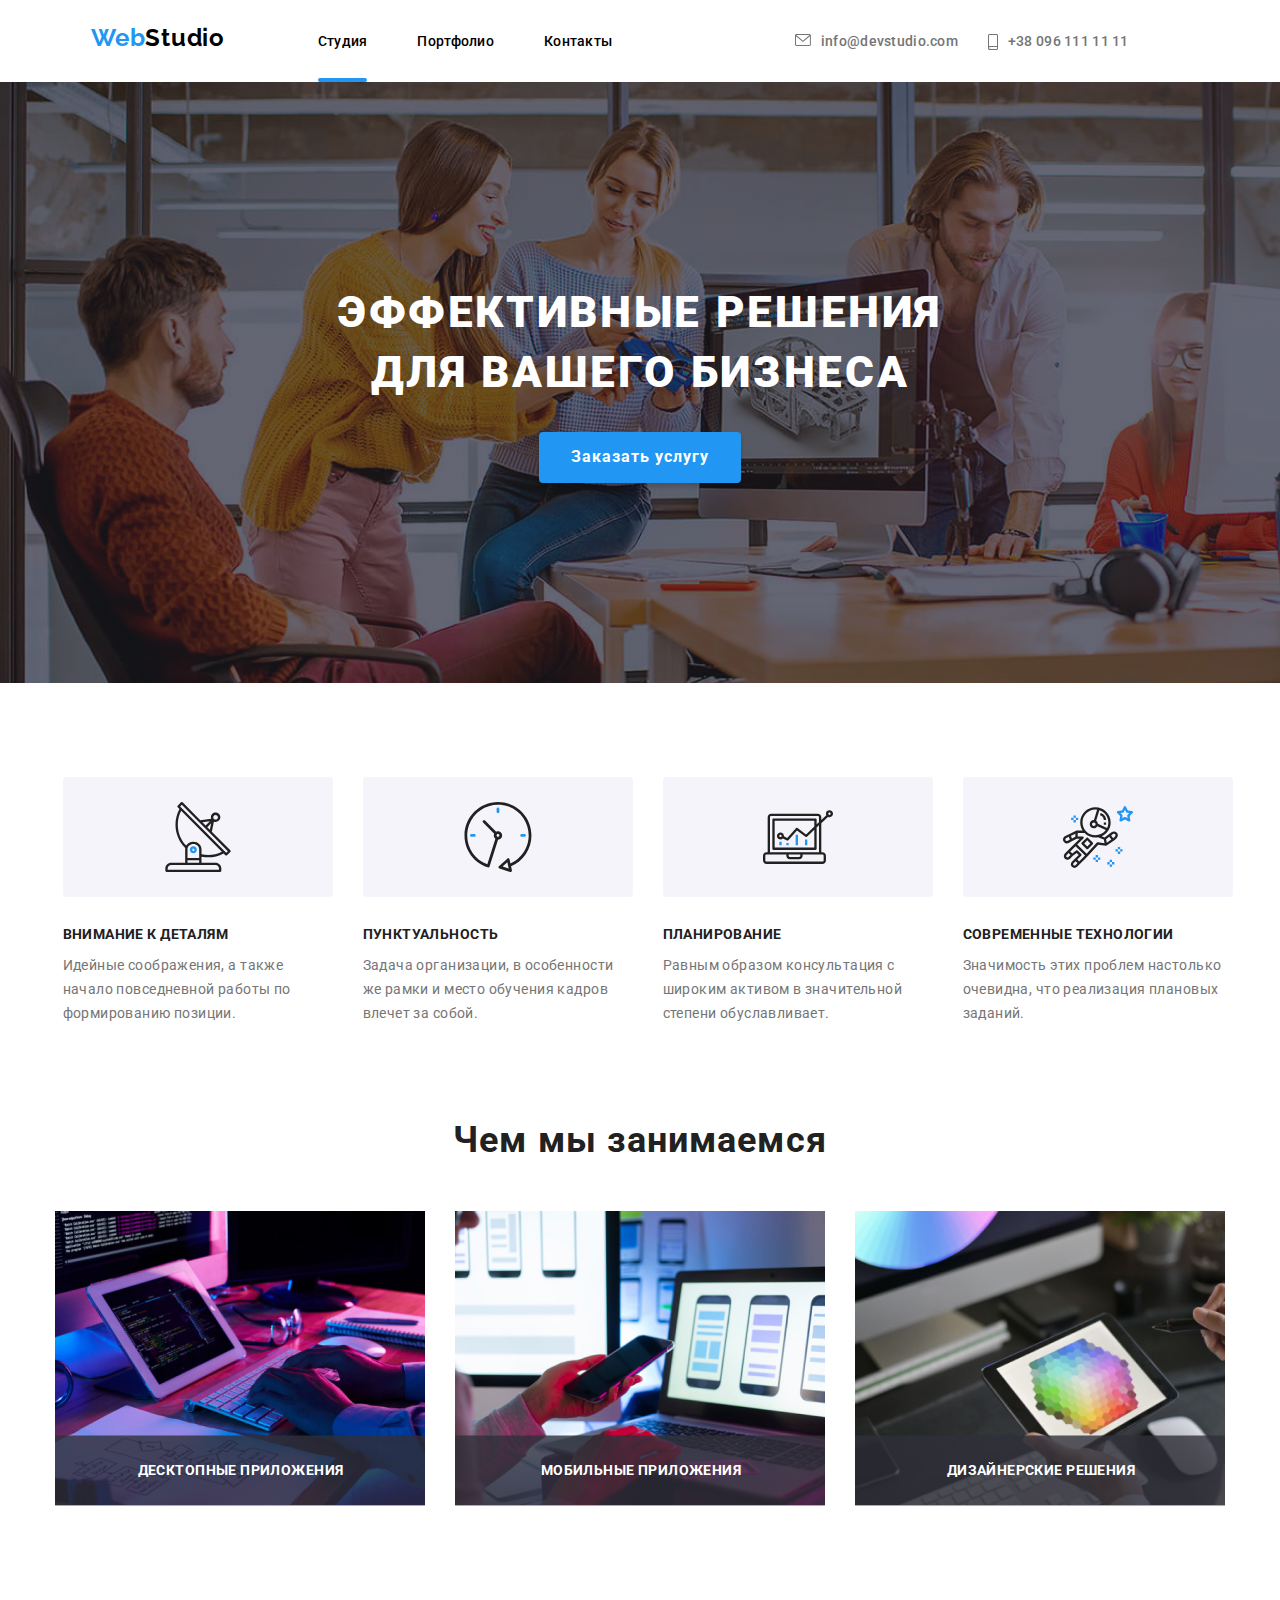
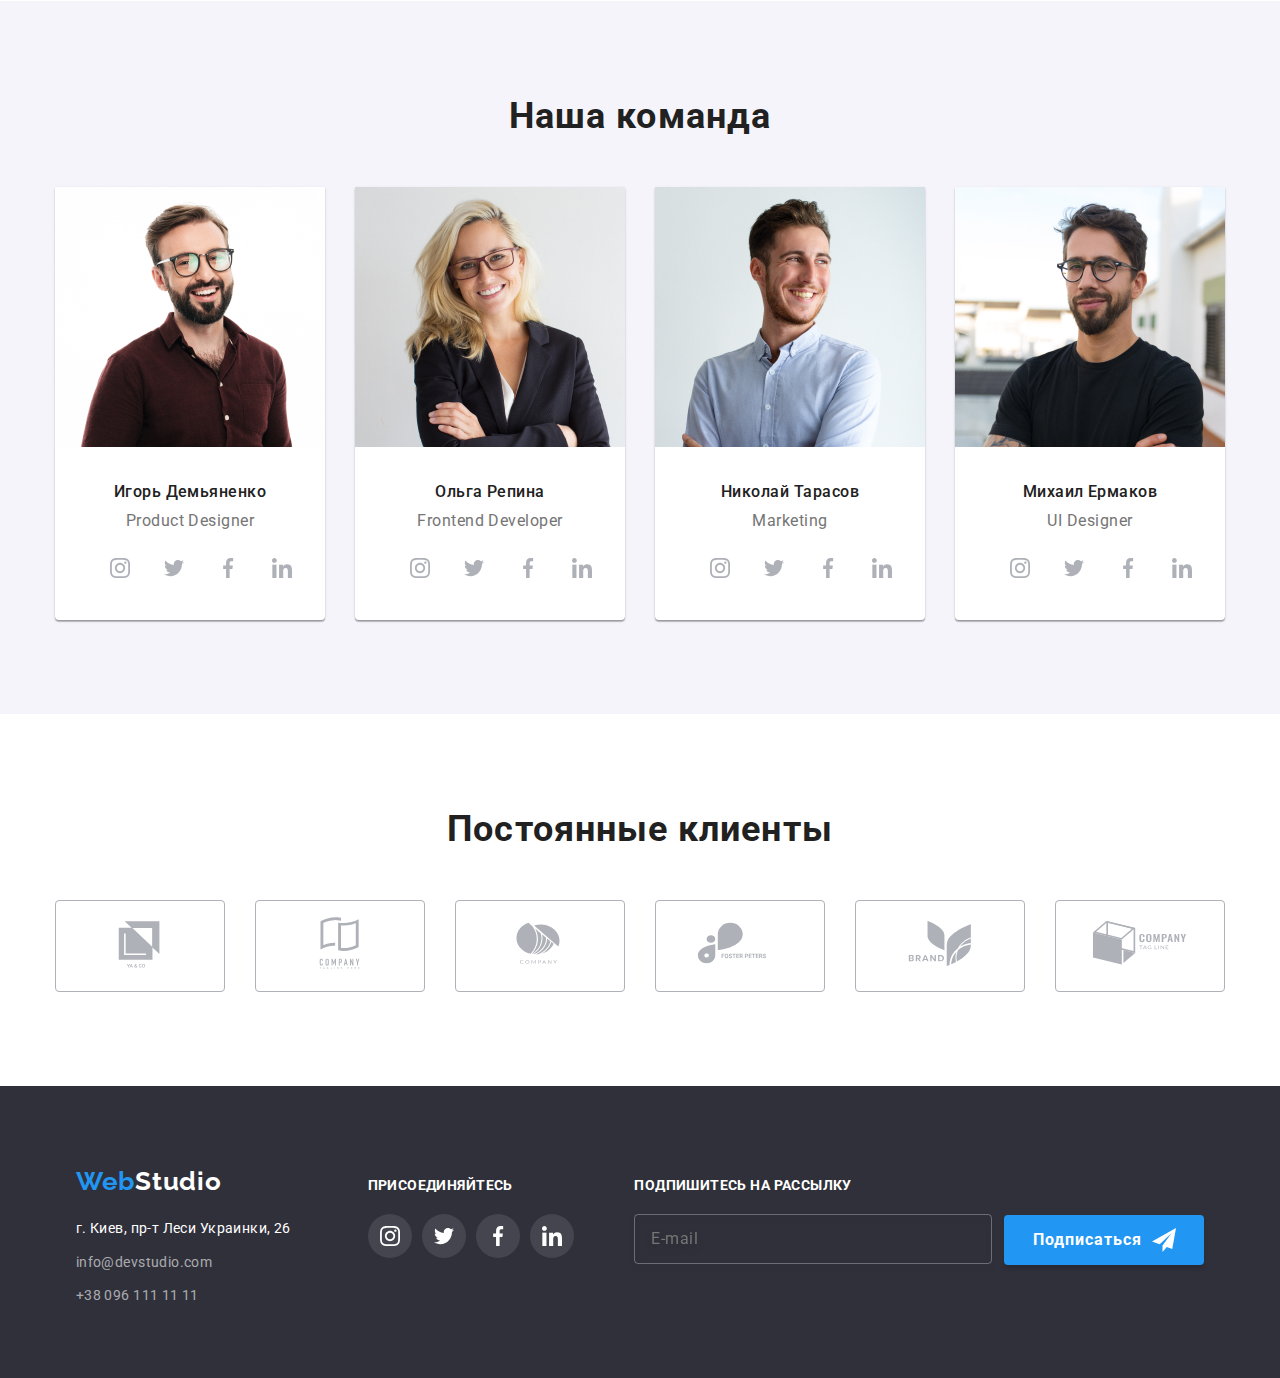
==== commit dc1caa46: "Исправлены наши клиенты, добавлен список на ссылки" ====
--- a/index.html
+++ b/index.html
@@ -283,38 +283,50 @@
     <section class="our-clients">
         <div class="container">
             <h2 class="clients-name-section">Постоянные клиенты</h2>
-        <div class="clients-position">
-            <a class="clients-logo__position" href="#">
-                <svg class="clients-logo" width=106px height=60px>
-                    <use href="./img/sprite.svg#client1"></use>
-                </svg>
-            </a>
-            <a class="clients-logo__position" href="#">
-                <svg class="clients-logo" width=106px height=60px>
-                    <use href="./img/sprite.svg#client2"></use>
-                </svg>
-            </a>
-            <a class="clients-logo__position" href="#">
-                <svg class="clients-logo" width=106px height=60px>
-                    <use href="./img/sprite.svg#client3"></use>
-                </svg>
-            </a>
-            <a class="clients-logo__position" href="#">
-                <svg class="clients-logo" width=106px height=60px>
-                    <use href="./img/sprite.svg#client4"></use>
-                </svg>
-            </a>
-            <a class="clients-logo__position" href="#">
-                <svg class="clients-logo" width=106px height=60px>
-                    <use href="./img/sprite.svg#client5"></use>
-                </svg>
-            </a>
-            <a class="clients-logo__position" href="#">
-                <svg class="clients-logo" width=106px height=60px>
-                    <use href="./img/sprite.svg#client6"></use>
-                </svg>
-            </a>
-        </div></div>
+        <ul class="clients-position">
+            <li class="clients-logo__position">
+                <a href="#">
+                    <svg class="clients-logo" width=106px height=60px>
+                        <use href="./img/sprite.svg#client1"></use>
+                    </svg>
+                </a>
+            </li>
+            <li class="clients-logo__position">
+                <a href="#">
+                    <svg class="clients-logo" width=106px height=60px>
+                        <use href="./img/sprite.svg#client2"></use>
+                    </svg>
+                </a>
+            </li>
+            <li class="clients-logo__position">
+                <a href="#">
+                    <svg class="clients-logo" width=106px height=60px>
+                        <use href="./img/sprite.svg#client3"></use>
+                    </svg>
+                </a>
+            </li>
+            <li class="clients-logo__position">
+                <a href="#">
+                    <svg class="clients-logo" width=106px height=60px>
+                        <use href="./img/sprite.svg#client4"></use>
+                    </svg>
+                </a>
+            </li>
+            <li class="clients-logo__position">
+                <a href="#">
+                    <svg class="clients-logo" width=106px height=60px>
+                        <use href="./img/sprite.svg#client5"></use>
+                    </svg>
+                </a>
+            </li>
+            <li class="clients-logo__position">
+                <a href="#">
+                    <svg class="clients-logo" width=106px height=60px>
+                        <use href="./img/sprite.svg#client6"></use>
+                    </svg>
+                </a>
+            </li>
+        </ul>
     </section>
 
 <!--========FOOTER========================-->      
@@ -442,8 +454,6 @@
     </div>
 <!--==========MOBILE MENU================================-->
     <div class="menu container" data-menu>
-    
-            
                 <button class="close-button-menu" type="button" data-menu-close>
                     <svg width=18px height=18px>
                         <use href="./img/sprite.svg#close"></use>
--- a/css/main.min.css
+++ b/css/main.min.css
@@ -1,2 +1,2 @@
-.visually-hidden{position:absolute !important;clip:rect(1px 1px 1px 1px);clip:rect(1px, 1px, 1px, 1px);padding:0 !important;border:0 !important;height:1px !important;width:1px !important;overflow:hidden}.hiden-h2{display:none}:root{--main-color: #212121;--main-color-hover-focus: #2196f3;--secondary-color-for-text: #757575;--main-font-family: "Raleway", sans-serif;--main-font-style: normal;--main-font-weight: 700;--secondary-font-weight: 400;--thread-font-weight: 500;--forthly-font-weight: 900;--secondary-main-font-family: "Roboto", sans-serif;--color-btn-for-active: #188ce8;--footer-background: #2f303a;--color-text-for-dark-theme: #ffffff;--background-color-for-backdrop: #ffffff;--color-for-radius-subscribe: #2f303a;--color-for-links-of-navigation: #000000;--color-clients-logo: #afb1b8;--background-color-our-team: #f5f4fa;--background-color-member-card: #ffffff;--background-color-ways-logo: #f5f4fa}a{text-decoration:none}ul{list-style:none}h1,h2,h3,h4,h5,h6,p{margin-top:0px;margin-bottom:0px}ul,ol{margin-top:0px;margin-bottom:0px;padding-left:0px}textarea{resize:none}.container{width:100%;padding:0 15px}@media screen and (min-width: 320px) and (max-width: 767px){.container{width:480px;margin:0 auto;padding:0 auto}}@media screen and (min-width: 768px) and (max-width: 1199px){.container{width:768px;margin:0 auto;padding:0 auto}}@media screen and (min-width: 1200px){.container{width:1200;margin:0;padding:0 auto}}.active-page::after{display:none}@media screen and (min-width: 768px) and (max-width: 1199px){.active-page::after{display:flex;content:"";background-color:var(--main-color-hover-focus);border-radius:2px;margin-top:28px;height:4px}}@media screen and (min-width: 1200px){.active-page::after{display:flex;content:"";background-color:var(--main-color-hover-focus);border-radius:2px;margin-top:28px;height:4px}}.button-service{font-family:var(--secondary-main-font-family);font-style:var(--main-font-style);font-weight:var(--main-font-weight);font-size:16px;line-height:1.88;display:flex;letter-spacing:0.06em;color:var(--color-text-for-dark-theme);background-color:var(--main-color-hover-focus);box-shadow:0px 4px 4px rgba(0,0,0,0.15);border-radius:4px;border:0px;padding:10px 32px 10px 32px;margin:auto}@media screen and (min-width: 768px) and (max-width: 1199px){.button-service{font-family:var(--secondary-main-font-family);font-style:var(--main-font-style);font-weight:var(--main-font-weight);font-size:16px;line-height:1.88;display:flex;letter-spacing:0.06em;color:var(--color-text-for-dark-theme);background-color:var(--main-color-hover-focus);box-shadow:0px 4px 4px rgba(0,0,0,0.15);border-radius:4px;border:0px;padding:10px 32px 10px 32px;margin:auto}}@media screen and (min-width: 1200px){.button-service{font-family:var(--secondary-main-font-family);font-style:var(--main-font-style);font-weight:var(--main-font-weight);font-size:16px;line-height:1.88;display:flex;letter-spacing:0.06em;color:var(--color-text-for-dark-theme);background-color:var(--main-color-hover-focus);box-shadow:0px 4px 4px rgba(0,0,0,0.15);border-radius:4px;border:0px;padding:10px 32px 10px 32px;margin:auto}}.business-background{background-image:linear-gradient(rgba(47,48,58,0.4), rgba(47,48,58,0.4)),url("../img/background_mobile@2x.jpg");background-size:cover;height:max-content;padding-bottom:118px;padding-top:118px}@media screen and (min-width: 768px) and (max-width: 1199px){.business-background{background-image:linear-gradient(rgba(47,48,58,0.4), rgba(47,48,58,0.4)),url("../img/background_laptop@2x.jpg");background-size:cover;padding-bottom:118px;padding-top:118px}}@media screen and (min-width: 1200px){.business-background{background-image:linear-gradient(rgba(47,48,58,0.4), rgba(47,48,58,0.4)),url("../img/background_desktop@2x.jpg");background-size:cover;padding-bottom:200px;padding-top:200px}}@keyframes animation-backdrop{0%{transform:scale(0.25)}25%{transform:scale(0.5)}50%{transform:scale(0.75)}75%{transform:scale(1)}90%{transform:scale(1.15)}100%{transform:scale(1)}}.backdrop{position:fixed;top:0px;left:0px;width:100%;height:100%;background-color:rgba(0,0,0,0.2)}.modal{position:absolute;left:50%;top:50%;width:450px;background-color:var(--background-color-for-backdrop);transform:translate(-50%, -50%);animation-name:animation-backdrop;animation-duration:300ms}.close-button{position:absolute;top:8px;right:8px;border:1px solid rgba(0,0,0,0.1);box-sizing:border-box;border-radius:50%;background-color:transparent;cursor:pointer;padding:0px;width:30px;height:30px;display:flex;justify-content:center;align-items:center}.close-button:hover,.close-button:focus{fill:var(--main-color-hover-focus)}.is-hidden{opacity:0;visibility:hidden;pointer-events:none}.position-form{padding-left:40px;padding-top:40px;padding-right:40px;margin:0;padding-bottom:40px}.data-form{font-family:var(--secondary-main-font-family);font-style:var(--main-font-style);font-weight:var(--main-font-weight);font-size:20px;line-height:1.5;text-align:center;letter-spacing:0.03em;color:var(--main-color)}.modal-form__position{display:flex;flex-direction:column;margin-top:10px;font-family:var(--secondary-main-font-family);font-style:var(--main-font-style);font-weight:400;font-size:12px;line-height:1.17;letter-spacing:0.01em;color:var(--secondary-color-for-text)}.modal-form__position-name{position:relative;display:block;margin-top:4px}.modal-form__position-name:hover .modal-form__icon,.modal-form__position-name.modal-form__icon{fill:var(--main-color-hover-focus);cursor:pointer;transition-timing-function:0.4,0,0.2,1}.modal__input-form{width:370px;height:40px;border-radius:5px;border:1px solid rgba(33,33,33,0.2);box-sizing:border-box;border-radius:4px;padding-left:42px;cursor:pointer;transition-duration:250ms}.modal__input-form:hover,.modal__input-form:focus{border-color:var(--main-color-hover-focus);cursor:pointer;transition-timing-function:0.4,0,0.2,1}.modal-form__icon{position:absolute;left:12px;top:12px;fill:var(--main-color)}.modal__textarea-form{width:370px;height:120px;margin-top:4px;border:1px solid rgba(33,33,33,0.2);box-sizing:border-box;border-radius:4px;padding-left:16px;padding-top:12px;cursor:pointer}.modal__textarea-form:hover,.modal__textarea-form:focus{border-color:var(--main-color-hover-focus);transition-duration:250ms}.modal-form__checkbox-label{font-family:var(--secondary-main-font-family);font-style:var(--main-font-style);font-weight:var(--secondary-font-weight);font-size:12px;line-height:1.71;letter-spacing:0.03em;color:var(--secondary-color-for-text);display:flex;align-items:baseline;justify-content:center}.modal-form__checkbox-label::before{display:block;content:"";border-radius:2px;border:1px solid var(--main-color);width:16px;height:15px;cursor:pointer}.modal-form__checkbox{margin-top:20px}.modal-form__checkbox:checked+.modal-form__checkbox-label::before{box-shadow:inset 0 0 0 1px var(--main-color-hover-focus);background-image:url("../img/Vector.svg");background-position:1px 2px;background-color:var(--main-color-hover-focus)}.modal-form__button{font-family:var(--secondary-main-font-family);font-style:var(--main-font-style);font-weight:var(--main-font-weight);font-size:16px;line-height:1.88;letter-spacing:0.06em;color:var(--color-text-for-dark-theme);background-color:var(--main-color-hover-focus);box-shadow:0px 4px 4px rgba(0,0,0,0.15);border-radius:4px;border:0px;width:200px;height:50px;margin-top:30px;text-align:center;cursor:pointer;transition-duration:250ms}.modal-form__button:hover,.modal-form__button:focus{background-color:var(--color-btn-for-active);box-shadow:0px 4px 4px rgba(0,0,0,0.15);border-radius:4px;transition-timing-function:0.4,0,0.2,1}.modal-form__button-position{display:flex;justify-content:center}.modal-form__label-link{text-decoration:underline;color:var(--main-color-hover-focus);font-family:var(--secondary-main-font-family);font-style:var(--main-font-style);font-weight:var(--secondary-font-weight)}.modal-button__position{display:block;margin-top:20px}@media screen and (min-width: 1200px){@keyframes animation-backdrop{0%{transform:scale(0.25)}25%{transform:scale(0.5)}50%{transform:scale(0.75)}75%{transform:scale(1)}90%{transform:scale(1.15)}100%{transform:scale(1)}}.backdrop{position:fixed;top:0;left:0;width:100%;height:100%;background-color:rgba(0,0,0,0.2)}.modal{position:absolute;left:50%;top:50%;width:528px;height:581px;background-color:var(--background-color-for-backdrop);transform:translate(-50%, -50%);animation-name:animation-backdrop;animation-duration:300ms}.close-button{position:absolute;top:8px;right:8px;border:1px solid rgba(0,0,0,0.1);box-sizing:border-box;border-radius:50%;background-color:transparent;cursor:pointer;padding:0px;width:30px;height:30px;display:flex;justify-content:center;align-items:center}.close-button:hover,.close-button:focus{fill:var(--main-color-hover-focus)}.is-hidden{opacity:0;visibility:hidden;pointer-events:none}.position-form{padding-left:40px;padding-top:40px;padding-right:40px;margin:0;padding-bottom:40px}.data-form{font-family:var(--secondary-main-font-family);font-style:var(--main-font-style);font-weight:var(--main-font-weight);font-size:20px;line-height:1.15;text-align:center;letter-spacing:0.03em;color:var(--main-color)}.modal-form__position{display:flex;flex-direction:column;margin-top:12px;font-family:var(--secondary-main-font-family);font-style:var(--main-font-style);font-weight:400;font-size:12px;line-height:1.17;letter-spacing:0.01em;color:var(--secondary-color-for-text)}.modal-form__position-name{position:relative;display:block;margin-top:4px}.modal-form__position-name:hover .modal-form__icon,.modal-form__position-name.modal-form__icon{fill:var(--main-color-hover-focus);cursor:pointer;transition-timing-function:0.4,0,0.2,1}.modal__input-form{width:448px;height:40px;border-radius:5px;border:1px solid rgba(33,33,33,0.2);box-sizing:border-box;border-radius:4px;padding-left:42px;cursor:pointer;transition-duration:250ms}.modal__input-form:hover,.modal__input-form:focus{border-color:var(--main-color-hover-focus);cursor:pointer;transition-timing-function:0.4,0,0.2,1}.modal-form__icon{position:absolute;left:12px;top:12px;fill:var(--main-color)}.modal__textarea-form{width:448px;height:120px;margin-top:4px;border:1px solid rgba(33,33,33,0.2);box-sizing:border-box;border-radius:4px;padding-left:16px;padding-top:12px;cursor:pointer}.modal__textarea-form:hover,.modal__textarea-form:focus{border-color:var(--main-color-hover-focus);transition-duration:250ms}.modal-form__checkbox-label{font-family:var(--secondary-main-font-family);font-style:var(--main-font-style);font-weight:400;font-size:14px;line-height:1.71;letter-spacing:0.03em;color:var(--secondary-color-for-text);display:flex;align-items:baseline;justify-content:center}.modal-form__checkbox-label::before{display:block;content:"";border-radius:2px;border:1px solid var(--main-color);width:16px;height:15px;cursor:pointer}.modal-form__checkbox{margin-top:20px}.modal-form__checkbox:checked+.modal-form__checkbox-label::before{box-shadow:inset 0 0 0 1px var(--main-color-hover-focus);background-image:url("../img/Vector.svg");background-position:1px 2px;background-color:var(--main-color-hover-focus)}.modal-form__button{font-family:var(--secondary-main-font-family);font-style:var(--main-font-style);font-weight:var(--main-font-weight);font-size:16px;line-height:1.88;letter-spacing:0.06em;color:var(--color-text-for-dark-theme);background-color:var(--main-color-hover-focus);box-shadow:0px 4px 4px rgba(0,0,0,0.15);border-radius:4px;border:0px;width:200px;height:50px;margin-top:30px;cursor:pointer;transition-duration:250ms}.modal-form__button:hover,.modal-form__button:focus{background-color:var(--color-btn-for-active);box-shadow:0px 4px 4px rgba(0,0,0,0.15);border-radius:4px;transition-timing-function:0.4,0,0.2,1}.modal-form__label-link{text-decoration:underline;color:var(--main-color-hover-focus)}.modal-button__position{display:block;margin-top:20px}}.menu{position:fixed;top:0;left:0;width:100%;height:100%;background-color:#ffffff;box-shadow:0px 4px 8px rgba(0,0,0,0.04),0px 2px 4px rgba(0,0,0,0.08),0px 1px 3px rgba(0,0,0,0.16);opacity:0;visibility:hidden;pointer-events:none;display:flex}.menu.is-open{opacity:1;visibility:visible;pointer-events:auto}.menu-position{display:flex;flex-direction:column;justify-content:space-between;align-items:stretch}.close-button-menu{position:absolute;top:21px;right:15px;border:none;box-sizing:border-box;border-radius:50%;background-color:transparent;cursor:pointer;padding:0px;display:flex;justify-content:center;align-items:center}.close-button-menu:hover,.close-button-menu:focus{fill:var(--main-color-hover-focus)}.mobile-menu{position:absolute;animation-name:animation-backdrop;animation-duration:300ms;width:480px;height:796px}.mobile-menu__navigation{position:relative;display:flex;flex-direction:column;padding-left:40px;padding-top:48px}.mobile-menu__link{display:flex}.mobile-menu__link:not(:nth-last-child(1)){margin-bottom:32px}.mobile-menu__link-position{font-family:var(--secondary-main-font-family);font-style:var(--main-font-style);font-weight:var(--thread-font-weight);font-size:40px;line-height:1.18;letter-spacing:0.02em;color:var(--main-color)}.mobile-menu__link-position:hover,.mobile-menu__link-position:focus{color:var(--main-color-hover-focus)}.mobile-menu__mail-phone-position{display:flex;flex-direction:column;margin-left:40px;margin-bottom:64px}.mobile-menu__phone{font-family:var(--secondary-main-font-family);font-style:var(--main-font-style);font-weight:var(--thread-font-weight);font-size:34px;line-height:1.18;letter-spacing:0.02em;color:var(--main-color-hover-focus)}.mobile-menu__phone-position{margin-bottom:32px}.mobile-menu__mail{font-family:var(--secondary-main-font-family);font-style:var(--main-font-style);font-weight:var(--thread-font-weight);font-size:24px;line-height:1.17;letter-spacing:0.02em;color:var(--secondary-color-for-text)}.social-links{font-family:var(--secondary-main-font-family);font-style:var(--main-font-style);font-weight:var(--thread-font-weight);font-size:18px;line-height:1.22;letter-spacing:0.02em;color:var(--main-color-hover-focus)}.social-links-after:not(:last-child)::after{content:"";border:1px solid rgba(33,33,33,0.2);transform:rotate(90deg);margin-left:10px;margin-right:10px}.social-links-position{display:flex;margin-left:40px}@media screen and (min-width: 768px) and (max-width: 1199px){.navigation-bar__mobile-menu{display:none}}@media screen and (min-width: 1200px){.navigation-bar__mobile-menu{display:none}}.logo__three-letters{color:var(--main-color-hover-focus)}.navigation-bar{font-family:var(--main-font-family);font-style:var(--main-font-style);font-weight:var(--main-font-weight);font-size:24px;line-height:1.19;letter-spacing:0.03em;color:var(--main-color);display:flex;justify-content:space-between}.navigation-bar a{color:var(--color-for-links-of-navigation)}.navigation-bar__contacts,.navigation-bar__portfolio,.navigation-bar__studio{display:none}.navigation-bar__mail-phone{display:none}.navigation-bar__menu-position{border:none;background-color:inherit}.position-header{padding-bottom:16px;padding-top:16px;padding-left:15px;padding-right:15px}.navigation-bar__menu-position:hover,.navigation-bar__menu-position:focus{fill:var(--main-color-hover-focus)}@media screen and (min-width: 768px) and (max-width: 1199px){.position-header{display:flex;padding:21px 15px 0px 15px}.navigation-bar{display:flex;justify-content:flex-start}.navigation-bar__contacts,.navigation-bar__portfolio,.navigation-bar__studio{display:flex;color:var(--main-color);transition-duration:250ms;transition-timing-function:0.4,0,0.2,1}.navigation-bar__contacts:hover,.navigation-bar__contacts:focus,.navigation-bar__portfolio:hover,.navigation-bar__portfolio:focus,.navigation-bar__studio:hover,.navigation-bar__studio:focus{color:var(--main-color-hover-focus)}.navigation-bar__mail-phone{font-family:var(--secondary-main-font-family);font-style:var(--main-font-style);font-weight:var(--thread-font-weight);font-size:14px;line-height:1.14;letter-spacing:0.02em;color:var(--secondary-color-for-text);display:flex;flex-direction:row-reverse;margin-right:30px;flex-direction:row-reverse;transition-duration:250ms;transition-timing-function:0.4,0,0.2,1}.navigation-bar__mail-phone:hover{color:var(--main-color-hover-focus)}.navigation-bar__mail-phone:hover svg{fill:var(--main-color-hover-focus)}.navigation-bar__mail-phone:focus{color:var(--main-color-hover-focus)}.navigation-bar__mail-phone:focus svg{fill:var(--main-color-hover-focus)}.navigation-bar__mail-phone:focus{fill:var(--main-color-hover-focus)}.navigation-link{font-family:var(--secondary-main-font-family);font-style:var(--main-font-style);font-weight:var(--thread-font-weight);font-size:14px;line-height:1.14;letter-spacing:0.02em;color:var(--main-color);display:flex;margin-top:8px;margin-left:88px}.navigation-link__position:not(:last-child){margin-right:50px}.mail-phone__position{display:flex;margin-left:60px}.mail-phone__logo{margin-right:10px;fill:var(--secondary-color-for-text)}.position-link__mail{display:flex;flex-direction:column;align-items:flex-start}.position-mail-phone:nth-child(2){margin-top:10px}}@media screen and (min-width: 1200px){.header{padding-top:24px}.position-header{display:flex;padding:0px 0px 0px 0px;justify-content:space-around;align-items:baseline}.navigation-bar{justify-content:space-between;align-items:baseline}.navigation-bar__contacts,.navigation-bar__portfolio,.navigation-bar__studio{display:flex;color:var(--main-color);transition-duration:250ms;transition-timing-function:0.4,0,0.2,1}.navigation-bar__contacts:hover,.navigation-bar__portfolio:hover,.navigation-bar__studio:hover{color:var(--main-color-hover-focus)}.navigation-bar__contacts:focus,.navigation-bar__portfolio:focus,.navigation-bar__studio:focus{color:var(--main-color-hover-focus)}.navigation-bar__mail-phone{font-family:var(--secondary-main-font-family);font-style:var(--main-font-style);font-weight:var(--thread-font-weight);font-size:14px;line-height:1.14;letter-spacing:0.02em;color:var(--secondary-color-for-text);display:flex;flex-direction:row-reverse;margin-right:30px;display:flex;flex-direction:row-reverse;transition-duration:250ms;transition-timing-function:0.4,0,0.2,1}.navigation-bar__mail-phone:hover{color:var(--main-color-hover-focus)}.navigation-bar__mail-phone:hover svg{fill:var(--main-color-hover-focus)}.navigation-bar__mail-phone:focus{color:var(--main-color-hover-focus)}.navigation-bar__mail-phone:focus svg{fill:var(--main-color-hover-focus)}.navigation-bar__mail-phone:focus{fill:var(--main-color-hover-focus)}.navigation-link{font-family:var(--secondary-main-font-family);font-style:var(--main-font-style);font-weight:var(--thread-font-weight);font-size:14px;line-height:1.14;letter-spacing:0.02em;color:var(--main-color);display:flex;margin-left:93px}.navigation-link__position:not(:last-child){margin-right:50px}.mail-phone__position{display:flex}.mail-phone__logo{margin-right:10px;fill:var(--secondary-color-for-text)}.position-link__mail{display:flex;margin-right:30px}}.business{font-family:var(--secondary-main-font-family);font-style:var(--main-font-style);font-weight:var(--forthly-font-weight);font-size:26px;line-height:1.62;text-align:center;letter-spacing:0.06em;text-transform:uppercase;color:var(--color-text-for-dark-theme);padding-bottom:30px}@media screen and (min-width: 1200px){.business{font-size:44px;line-height:1.37}}.ways-section-position{padding-top:60px;padding-bottom:60px}.ways-position{display:flex;flex-direction:column;justify-content:center}.ways-logo-position{display:flex;background-color:var(--background-color-ways-logo);border-radius:4px;width:450px;height:120px;justify-content:center;align-items:center;margin-bottom:30px}.ways{font-family:var(--secondary-main-font-family);font-style:var(--main-font-style);font-weight:var(--main-font-weight);font-size:14px;line-height:1.14;letter-spacing:0.03em;text-transform:uppercase;color:var(--main-color);margin-bottom:10px;display:flex;justify-content:center}.ways-option{font-family:var(--secondary-main-font-family);font-style:var(--main-font-style);font-weight:var(--secondary-font-weight);font-size:14px;line-height:1.72;letter-spacing:0.03em;color:var(--secondary-color-for-text);text-transform:none}.ways-card-position{width:inherit}.ways-card-position:not(:last-child){margin-bottom:30px}.ways-logo{background-color:var(--background-color-ways-logo);border-radius:4px}@media screen and (min-width: 768px) and (max-width: 1199px){.ways-position{flex-direction:row;flex-wrap:wrap;justify-content:flex-start}.ways-card-position{width:354px;margin-bottom:0px}.ways-card-position:nth-child(2n+1){margin-right:30px}.ways-card-position:first-child{margin-bottom:30px}.ways-logo-position{width:inherit}}@media screen and (min-width: 1200px){.ways-section-position{padding-top:94px;padding-bottom:94px}.hiden-ways{display:none}.ways-position{justify-content:center;flex-direction:row;padding-left:15px}.ways-card-position{width:270px;margin-left:0px;margin-bottom:0px}.ways-card-position:not(:nth-last-child(1)){margin-right:30px}.ways{justify-content:flex-start}.ways-logo{background-color:var(--background-color-ways-logo);border-radius:4px}.ways-logo-position{width:270px}}.our-work-position{display:none}@media screen and (min-width: 1200px){.our-work-position{display:block;padding-bottom:22px}.our-work{font-family:var(--secondary-main-font-family);font-style:var(--main-font-style);font-weight:var(--main-font-weight);font-size:36px;line-height:1.17;text-align:center;letter-spacing:0.03em;color:var(--main-color);display:flex;justify-content:center}.our-work-image{display:flex;margin-top:50px;justify-content:center}.our-work-image-position:not(:last-child){margin-right:30px}.our-work-description{font-family:var(--secondary-main-font-family);font-style:var(--main-font-style);font-weight:var(--main-font-weight);font-size:14px;line-height:1.14;text-align:center;letter-spacing:0.03em;text-transform:uppercase;color:var(--color-text-for-dark-theme);background-color:rgba(47,48,58,0.8);padding-top:27px;padding-left:83px;padding-right:82px;top:0px;left:0px;width:100%;height:70px;overflow:auto;transform:translateY(-105%)}}.our-team-position{background-color:var(--background-color-our-team);padding-top:60px;padding-bottom:60px}.member-card{background-color:var(--background-color-member-card);box-shadow:0px 1px 3px rgba(0,0,0,0.12),0px 1px 1px rgba(0,0,0,0.14),0px 2px 1px rgba(0,0,0,0.2);border-radius:0px 0px 4px 4px;width:450px}.member-card:not(:last-child){margin-bottom:30px}.member-card:nth-child(1),.member-card:nth-child(2){margin-bottom:30px}.our-team-members{display:flex;flex-direction:column;width:465px}.our-team{font-family:var(--secondary-main-font-family);font-style:var(--main-font-style);font-weight:var(--main-font-weight);font-size:36px;line-height:1.17;text-align:center;letter-spacing:0.03em;color:var(--main-color);margin-bottom:30px}.team-member{font-family:var(--secondary-main-font-family);font-style:var(--main-font-style);font-weight:var(--thread-font-weight);font-size:16px;line-height:1.19;text-align:center;letter-spacing:0.03em;color:var(--main-color);margin-top:30px}.member-profession{font-family:var(--secondary-main-font-family);font-style:var(--main-font-style);font-weight:var(--secondary-font-weight);font-size:16px;line-height:1.19;text-align:center;letter-spacing:0.03em;color:var(--secondary-color-for-text);margin-top:10px}.member-logo-position{display:flex;justify-content:center;margin-bottom:30px;margin-top:16px}.member-logo-background{display:flex;width:44px;height:44px;align-items:center;justify-content:center;border-radius:50px;transition-duration:250ms;transition-timing-function:0.4,0,0.2,1}.member-logo-background:not(:nth-last-child(1)){margin-right:10px}.member-logo-background:hover,.member-logo-background:focus{background-color:var(--main-color-hover-focus)}.member-logo-background:hover .member-logo,.member-logo-background:focus .member-logo{fill:var(--background-color-member-card)}.member-logo{fill:var(--color-clients-logo);transition-duration:250ms;transition-timing-function:0.4,0,0.2,1}@media screen and (min-width: 768px) and (max-width: 1199px){.our-team-members{display:flex;flex-wrap:wrap;flex-direction:row;justify-content:flex-start;width:100%}.member-card{width:354px;margin-left:0px}.member-card:first-child{margin-bottom:30px}.member-card:not(:last-child){margin-bottom:0px}.member-card:not(:nth-last-child(1)){margin-right:0px}.member-card:nth-child(2n+1){margin-right:30px}.member-card:nth-child(1),.member-card:nth-child(2){margin-bottom:30px}.member-logo-position{margin-bottom:24px}}@media screen and (min-width: 1200px){.our-team-position{padding-top:94px;padding-bottom:94px}.member-card{width:270px}.member-card:not(:nth-last-child(1)){margin-right:30px}.member-card:first-child{margin-bottom:0px}.member-card:not(:last-child){margin-bottom:0px}.member-card:nth-child(1),.member-card:nth-child(2){margin-bottom:0px}.member-card:not(:last-child){margin-bottom:0px}.member-card:nth-child(1),.member-card:nth-child(2){margin-bottom:0px}.our-team-members{display:flex;justify-content:center;flex-direction:row;width:auto}.team-member{font-family:var(--secondary-main-font-family);font-style:var(--main-font-style);font-weight:var(--thread-font-weight);font-size:16px;line-height:1, 19;text-align:center;letter-spacing:0.03em;color:var(--main-color);margin-top:30px}.member-profession{font-family:var(--secondary-main-font-family);font-style:var(--main-font-style);font-weight:var(--secondary-font-weight);font-size:16px;line-height:1.19;text-align:center;letter-spacing:0.03em;color:var(--secondary-color-for-text);margin-top:10px}.member-logo-position{display:flex;margin:16px 10px 30px 32px}.member-logo-background{display:flex;width:44px;height:44px;align-items:center;justify-content:center;border-radius:50px;transition-duration:250ms;transition-timing-function:0.4,0,0.2,1}.member-logo-background:not(:nth-last-child(1)){margin-right:10px}.member-logo-background:hover,.member-logo-background:focus{background-color:var(--main-color-hover-focus)}.member-logo-background:hover .member-logo,.member-logo-background:focus .member-logo{fill:var(--background-color-member-card)}.member-logo{fill:var(--color-clients-logo);transition-duration:250ms;transition-timing-function:0.4,0,0.2,1}}.our-clients{padding-top:60px;padding-bottom:60px;margin-left:15px}.clients-name-section{font-family:var(--secondary-main-font-family);font-style:var(--main-font-style);font-weight:var(--main-font-weight);font-size:22px;line-height:1.17;text-align:center;letter-spacing:0.03em;color:var(--main-color)}.clients-position{display:flex;flex-wrap:wrap;margin-top:30px}.clients-logo__position{display:flex;width:210px;height:92px;border:1px solid #afb1b8;box-sizing:border-box;border-radius:4px;justify-content:center;align-items:center;transition-duration:250ms;transition-timing-function:0.4,0,0.2,1}.clients-logo__position:nth-child(even){margin-left:30px}.clients-logo__position:nth-child(3){margin-top:30px;margin-bottom:30px}.clients-logo__position:nth-child(4){margin-top:30px;margin-bottom:30px}.clients-logo__position:hover .clients-logo,.clients-logo__position:focus .clients-logo{fill:var(--main-color-hover-focus)}.clients-logo{fill:var(--color-clients-logo);transition-duration:250ms;transition-timing-function:0.4,0,0.2,1}.clients-logo__position:hover,.clients-logo__position:focus{border:1px solid;border-color:var(--main-color-hover-focus)}@media screen and (min-width: 768px) and (max-width: 1199px){.our-clients{margin-left:0px}.clients-logo__position{width:226px}.clients-logo__position:nth-child(1){margin-right:30px;margin-bottom:30px}.clients-logo__position:nth-child(5){margin-left:30px;margin-right:30px}.clients-logo__position:nth-child(3){margin:0px 0px 0px 30px}.clients-logo__position:nth-child(even){margin:0px}.clients-logo{fill:var(--color-clients-logo);transition-duration:250ms;transition-timing-function:0.4,0,0.2,1}.clients-logo__position:hover,.clients-logo__position:focus{border:1px solid;border-color:var(--main-color-hover-focus)}}@media screen and (min-width: 1200px){.our-clients{padding-top:94px;padding-bottom:94px;margin-left:0px}.clients-name-section{font-size:36px}.clients-position{justify-content:center;margin-top:50px;margin-right:-30px}.clients-logo__position{width:170px}.clients-logo__position:not(:last-child){margin-right:30px}.clients-logo__position:nth-child(3){margin:0px 30px 0px 0px}.clients-logo__position:nth-child(even){margin:0px 30px 0px 0px}.clients-logo__position:hover .clients-logo,.clients-logo__position:focus .clients-logo{fill:var(--main-color-hover-focus)}.clients-logo{fill:var(--color-clients-logo);transition-duration:250ms;transition-timing-function:0.4,0,0.2,1}.clients-logo__position:hover,.clients-logo__position:focus{border:1px solid;border-color:var(--main-color-hover-focus)}}.footer__position{background-color:var(--footer-background);padding-bottom:60px;padding-top:60px}.footer-link{font-family:var(--main-font-family);font-style:var(--main-font-style);font-weight:var(--main-font-weight);font-size:26px;line-height:1.19;letter-spacing:0.03em;color:var(--color-text-for-dark-theme);margin-bottom:20px}.footer__living{font-family:var(--secondary-main-font-family);font-style:var(--main-font-style);font-weight:var(--secondary-font-weight);font-size:14px;line-height:1.71;letter-spacing:0.03em;color:var(--color-text-for-dark-theme);width:231px}.address-mail{font-family:var(--secondary-main-font-family);font-style:var(--main-font-style);font-weight:var(--secondary-font-weight);font-size:14px;line-height:1.72;letter-spacing:0.03em;color:rgba(255,255,255,0.6)}.address-phone{font-family:var(--secondary-main-font-family);font-style:var(--main-font-style);font-weight:var(--secondary-font-weight);font-size:14px;line-height:1.72;letter-spacing:0.03em;color:rgba(255,255,255,0.6)}.footer-address__mail-position{margin-top:9px}.footer-address__phone-position{margin-top:9px}.footer__link-sign{font-family:var(--secondary-main-font-family);font-style:var(--main-font-style);font-weight:var(--main-font-weight);font-size:14px;line-height:1.14;letter-spacing:0.03em;text-transform:uppercase;color:var(--color-text-for-dark-theme);text-align:center}.footer__position-address-link{display:flex;flex-direction:column;align-items:center}.footer__sign-logo-position{display:flex;margin-top:20px;justify-content:center}.footer__sign-logo-background{display:flex;width:44px;height:44px;align-items:center;justify-content:center;box-sizing:border-box;border-radius:50px;background-color:rgba(255,255,255,0.1);transition-duration:250ms;transition-timing-function:0.4,0,0.2,1}.footer__sign-logo-background:not(:nth-last-child(1)){margin-right:10px}.footer__sign-logo-background:hover,.footer__sign-logo-background:focus{background-color:var(--main-color-hover-focus)}.footer__sign-logo{fill:var(--color-text-for-dark-theme)}.footer__subscribe-position{font-family:var(--secondary-main-font-family);font-style:var(--main-font-style);font-weight:var(--main-font-weight);font-size:14px;line-height:1.14;letter-spacing:0.03em;text-transform:uppercase;color:var(--color-text-for-dark-theme);text-align:center;margin-bottom:20px}.footer-subscribe__input{background-color:var(--color-for-radius-subscribe);width:450px;height:50px;border:1px solid rgba(255,255,255,0.3);box-sizing:border-box;filter:drop-shadow(0px 4px 4px rgba(0,0,0,0.15));border-radius:4px;font-family:var(--secondary-main-font-family);font-style:var(--main-font-style);font-weight:var(--secondary-font-weight);font-size:16px;line-height:20px;display:flex;align-items:center;justify-content:center;letter-spacing:0.03em;color:rgba(255,255,255,0.6);padding-left:15px}.footer-subscribe__button{position:relative;background:var(--main-color-hover-focus);box-shadow:0px 4px 4px rgba(0,0,0,0.15);border-radius:4px;width:200px;height:50px;margin-top:20px;display:flex;justify-content:center;align-items:center;cursor:pointer;font-family:var(--secondary-main-font-family);font-style:var(--main-font-style);font-weight:var(--main-font-weight);font-size:16px;line-height:1.88;letter-spacing:0.06em;color:var(--color-text-for-dark-theme);border:0px}.footer-subscribe__button-position{display:flex;justify-content:center}.footer-subscribe__icon{fill:var(--color-text-for-dark-theme);margin-left:10px}.footer__input-position{display:flex;justify-content:center}.footer__position-address-link-sign{margin-top:20px;margin-bottom:60px}.footer__position-subscribe{margin-bottom:60px}@media screen and (min-width: 768px) and (max-width: 1199px){.footer__position-address-link-sign{display:flex;margin-bottom:60px;justify-content:space-around}.footer__position-link-sign{display:flex;flex-wrap:wrap;justify-content:space-around;align-items:baseline}.address-mobile-position{margin-top:0px;margin-bottom:0px}.footer__sign-logo-position{margin-bottom:0px}}@media screen and (min-width: 1200px){.footer__position{padding-bottom:60px;padding-top:60px}.footer-link{font-family:var(--main-font-family);font-style:var(--main-font-style);font-weight:var(--main-font-weight);font-size:26px;line-height:1.19;letter-spacing:0.03em;color:var(--color-text-for-dark-theme)}.footer__living{margin-top:0px}.address-mail{font-family:var(--secondary-main-font-family);font-style:var(--main-font-style);font-weight:var(--secondary-font-weight);font-size:14px;line-height:1.72;letter-spacing:0.03em;color:rgba(255,255,255,0.6)}.address-phone{font-family:var(--secondary-main-font-family);font-style:var(--main-font-style);font-weight:var(--secondary-font-weight);font-size:14px;line-height:1.72;letter-spacing:0.03em;color:rgba(255,255,255,0.6)}.footer__subscribe-position-btn{display:flex}.footer-address__mail-position{margin-top:9px}.footer-subscribe__button-position{margin-top:17px}.footer__position-subscribe{display:flex;align-items:flex-start;flex-direction:column}.footer-address__phone-position{margin-top:9px}.footer__link-sign{margin-left:0px}.footer__position-address-link{display:flex;align-items:baseline}.address-mobile-position{margin-top:0px;margin-bottom:0px}.footer__position-link-sign{display:flex;justify-content:space-evenly;align-items:baseline}.footer__sign-logo-position{display:flex;margin-left:0px;margin-bottom:0px;margin-top:20px}.footer__sign-logo-background{display:flex;width:44px;height:44px;align-items:center;justify-content:center;box-sizing:border-box;border-radius:50px;background-color:rgba(255,255,255,0.1);transition-duration:250ms;transition-timing-function:0.4,0,0.2,1}.footer__sign-logo-background:not(:nth-last-child(1)){margin-right:10px}.footer__sign-logo-background:hover,.footer__sign-logo-background:focus{background-color:var(--main-color-hover-focus)}.footer__sign-logo{fill:var(--color-text-for-dark-theme)}.footer__subscribe-position{text-align:start;margin-bottom:20px;margin-left:0px}.footer-subscribe{margin-left:0px;margin-top:0px}.footer-subscribe__input{width:358px;padding-top:15px;padding-left:16px;padding-bottom:15px}.footer-subscribe__button{position:relative;background:var(--main-color-hover-focus);box-shadow:0px 4px 4px rgba(0,0,0,0.15);border-radius:4px;width:200px;height:50px;margin-left:12px;margin-top:20px;display:flex;justify-content:center;align-items:center;cursor:pointer;font-family:var(--secondary-main-font-family);font-style:var(--main-font-style);font-weight:var(--main-font-weight);font-size:16px;line-height:1.88;letter-spacing:0.06em;color:var(--color-text-for-dark-theme);border:0px}.footer-subscribe__icon{fill:var(--color-text-for-dark-theme);margin-left:10px}}.portfolio__background{padding-bottom:60px;padding-top:60px;border-top:1px solid #ececec;padding-left:15px}.button__position{display:flex;justify-content:left;flex-wrap:wrap}.button__position-bort:not(:last-child){padding-right:8px}.button__position-bort:nth-child(5){padding-top:15px}.button__position-bort:nth-child(4){padding-top:15px}.content-picture-size{width:450px}.content-position{display:flex;margin-top:40px;flex-wrap:wrap}.content-maket{background-color:var(--background-color-member-card);box-sizing:border-box}.content__border{border-bottom:1px solid #eeeeee;border-left:1px solid #eeeeee;border-right:1px solid #eeeeee;width:450px;padding:20px 0px 20px 24px}.content__position-block{flex-basis:calc((100% - 90px) / 3);margin-bottom:30px;position:relative;transition-duration:250ms;transition-timing-function:0.4,0,0.2,1}.content__position-block:hover,.content__position-block:focus{box-shadow:0px 1px 1px rgba(0,0,0,0.12),0px 4px 4px rgba(0,0,0,0.06),1px 4px 6px rgba(0,0,0,0.16)}.portfolio__button-service{font-family:var(--secondary-main-font-family);font-style:var(--main-font-style);font-weight:var(--thread-font-weight);font-size:16px;line-height:1.63;text-align:center;letter-spacing:0.03em;color:var(--main-color);display:flex;padding:6px 22px 6px 22px;border:0px;transition-duration:250ms;transition-timing-function:0.4,0,0.2,1;cursor:pointer;border-radius:4px}.portfolio__button-service:hover,.portfolio__button-service:focus{background:var(--main-color-hover-focus);color:var(--color-text-for-dark-theme);box-shadow:0px 3px 1px rgba(0,0,0,0.1),0px 1px 2px rgba(0,0,0,0.08),0px 2px 2px rgba(0,0,0,0.12);border-radius:4px}.overlay{position:absolute;font-family:var(--secondary-main-font-family);font-style:var(--main-font-style);font-weight:var(--secondary-font-weight);font-size:18px;line-height:1.56;letter-spacing:0.03em;color:var(--color-text-for-dark-theme);background-color:rgba(33,150,243,0.9);padding-top:64px;padding-left:24px;padding-right:24px;top:0px;left:0px;width:100%;height:294px;overflow:auto;transform:translateY(100%);transition:transform 500ms linear}.hiden-overlay{position:relative;overflow:hidden;width:450px;height:294px}.animation-maket-overlay:hover .overlay,.animation-maket-overlay:focus .overlay{transform:translateY(0%)}.content__name{font-family:var(--secondary-main-font-family);font-style:var(--main-font-style);font-weight:var(--main-font-weight);font-size:18px;line-height:2;letter-spacing:0.06em;color:var(--main-color)}.direction{font-family:var(--secondary-main-font-family);font-style:var(--main-font-style);font-weight:var(--secondary-font-weight);font-size:16px;line-height:1.87;letter-spacing:0.03em;color:var(--secondary-color-for-text);padding-top:4px}@media screen and (min-width: 768px) and (max-width: 1199px){.button__position{justify-content:center;flex-wrap:nowrap}.button__position-bort:not(:last-child){padding-right:0px;margin-right:8px}.button__position-bort:nth-child(5){padding-top:0px}.button__position-bort:nth-child(4){padding-top:0px}.content-position{margin-top:30px;flex-wrap:wrap}.content__position-block{width:354px}.content__position-block:nth-child(2n+1){margin-right:30px}.hiden-overlay{width:354px}.content-picture-size{width:354px}.content__border{width:354px}}@media screen and (min-width: 1200px){.portfolio__background{padding-bottom:94px;padding-top:94px;padding-left:0px;padding-right:0px}.button__position{display:flex;justify-content:center;flex-wrap:nowrap}.button__position-bort:not(:last-child){padding-right:8px}.button__position-bort:nth-child(5){padding-top:0px}.button__position-bort:nth-child(4){padding-top:0px}.content-picture-size{width:370px}.content-position{margin-top:50px;flex-wrap:wrap;justify-content:center}.content-maket{background-color:var(--background-color-member-card);box-sizing:border-box;display:flex}.content__border{border-bottom:1px solid #eeeeee;border-left:1px solid #eeeeee;border-right:1px solid #eeeeee;width:370px;padding:20px 0px 20px 24px}.content__position-block{flex-basis:calc((100% - 90px) / 9);margin-bottom:30px;position:relative;transition-duration:250ms;transition-timing-function:0.4,0,0.2,1;width:calc(100% - 30px)/3;display:flex}.content__position-block:nth-child(3n+2){margin:0px 25px 0px 25px}.content-maket-position:hover{box-shadow:0px 1px 1px rgba(0,0,0,0.12),0px 4px 4px rgba(0,0,0,0.06),1px 4px 6px rgba(0,0,0,0.16)}.portfolio__button-service{font-family:var(--secondary-main-font-family);font-style:var(--main-font-style);font-weight:var(--thread-font-weight);font-size:16px;line-height:1.63;text-align:center;letter-spacing:0.03em;color:var(--main-color);display:flex;padding:6px 22px 6px 22px;border:0px;transition-duration:250ms;transition-timing-function:0.4,0,0.2,1;cursor:pointer}.portfolio__button-service:hover,.portfolio__button-service:focus{background:var(--main-color-hover-focus);color:var(--color-text-for-dark-theme);box-shadow:0px 3px 1px rgba(0,0,0,0.1),0px 1px 2px rgba(0,0,0,0.08),0px 2px 2px rgba(0,0,0,0.12);border-radius:4px}.overlay{position:absolute;font-family:var(--secondary-main-font-family);font-style:var(--main-font-style);font-weight:var(--secondary-font-weight);font-size:18px;line-height:1.56;letter-spacing:0.03em;color:var(--color-text-for-dark-theme);background-color:rgba(33,150,243,0.9);padding-top:64px;padding-left:24px;padding-right:24px;top:0px;left:0px;width:100%;height:294px;overflow:auto;transform:translateY(100%);transition:transform 500ms linear}.hiden-overlay{position:relative;overflow:hidden;width:370px;height:294px}.animation-maket-overlay:hover .overlay,.animation-maket-overlay:focus .overlay{transform:translateY(0%)}.content__name{font-family:var(--secondary-main-font-family);font-style:var(--main-font-style);font-weight:var(--main-font-weight);font-size:18px;line-height:2;letter-spacing:0.06em;color:var(--main-color)}.direction{font-family:var(--secondary-main-font-family);font-style:var(--main-font-style);font-weight:var(--secondary-font-weight);font-size:16px;line-height:1.87;letter-spacing:0.03em;color:var(--secondary-color-for-text);padding-top:4px}}
+.visually-hidden{position:absolute !important;clip:rect(1px 1px 1px 1px);clip:rect(1px, 1px, 1px, 1px);padding:0 !important;border:0 !important;height:1px !important;width:1px !important;overflow:hidden}.hiden-h2{display:none}:root{--main-color: #212121;--main-color-hover-focus: #2196f3;--secondary-color-for-text: #757575;--main-font-family: "Raleway", sans-serif;--main-font-style: normal;--main-font-weight: 700;--secondary-font-weight: 400;--thread-font-weight: 500;--forthly-font-weight: 900;--secondary-main-font-family: "Roboto", sans-serif;--color-btn-for-active: #188ce8;--footer-background: #2f303a;--color-text-for-dark-theme: #ffffff;--background-color-for-backdrop: #ffffff;--color-for-radius-subscribe: #2f303a;--color-for-links-of-navigation: #000000;--color-clients-logo: #afb1b8;--background-color-our-team: #f5f4fa;--background-color-member-card: #ffffff;--background-color-ways-logo: #f5f4fa}a{text-decoration:none}ul{list-style:none}h1,h2,h3,h4,h5,h6,p{margin-top:0px;margin-bottom:0px}ul,ol{margin-top:0px;margin-bottom:0px;padding-left:0px}textarea{resize:none}.container{width:100%;padding:0 15px}@media screen and (min-width: 320px) and (max-width: 767px){.container{width:480px;margin:0 auto;padding:0 auto}}@media screen and (min-width: 768px) and (max-width: 1199px){.container{width:768px;margin:0 auto;padding:0 auto}}@media screen and (min-width: 1200px){.container{width:1200;margin:0;padding:0 auto}}.active-page::after{display:none}@media screen and (min-width: 768px) and (max-width: 1199px){.active-page::after{display:flex;content:"";background-color:var(--main-color-hover-focus);border-radius:2px;margin-top:28px;height:4px}}@media screen and (min-width: 1200px){.active-page::after{display:flex;content:"";background-color:var(--main-color-hover-focus);border-radius:2px;margin-top:28px;height:4px}}.button-service{font-family:var(--secondary-main-font-family);font-style:var(--main-font-style);font-weight:var(--main-font-weight);font-size:16px;line-height:1.88;display:flex;letter-spacing:0.06em;color:var(--color-text-for-dark-theme);background-color:var(--main-color-hover-focus);box-shadow:0px 4px 4px rgba(0,0,0,0.15);border-radius:4px;border:0px;padding:10px 32px 10px 32px;margin:auto}@media screen and (min-width: 768px) and (max-width: 1199px){.button-service{font-family:var(--secondary-main-font-family);font-style:var(--main-font-style);font-weight:var(--main-font-weight);font-size:16px;line-height:1.88;display:flex;letter-spacing:0.06em;color:var(--color-text-for-dark-theme);background-color:var(--main-color-hover-focus);box-shadow:0px 4px 4px rgba(0,0,0,0.15);border-radius:4px;border:0px;padding:10px 32px 10px 32px;margin:auto}}@media screen and (min-width: 1200px){.button-service{font-family:var(--secondary-main-font-family);font-style:var(--main-font-style);font-weight:var(--main-font-weight);font-size:16px;line-height:1.88;display:flex;letter-spacing:0.06em;color:var(--color-text-for-dark-theme);background-color:var(--main-color-hover-focus);box-shadow:0px 4px 4px rgba(0,0,0,0.15);border-radius:4px;border:0px;padding:10px 32px 10px 32px;margin:auto}}.business-background{background-image:linear-gradient(rgba(47,48,58,0.4), rgba(47,48,58,0.4)),url("../img/background_mobile@2x.jpg");background-size:cover;height:max-content;padding-bottom:118px;padding-top:118px}@media screen and (min-width: 768px) and (max-width: 1199px){.business-background{background-image:linear-gradient(rgba(47,48,58,0.4), rgba(47,48,58,0.4)),url("../img/background_laptop@2x.jpg");background-size:cover;padding-bottom:118px;padding-top:118px}}@media screen and (min-width: 1200px){.business-background{background-image:linear-gradient(rgba(47,48,58,0.4), rgba(47,48,58,0.4)),url("../img/background_desktop@2x.jpg");background-size:cover;padding-bottom:200px;padding-top:200px}}@keyframes animation-backdrop{0%{transform:scale(0.25)}25%{transform:scale(0.5)}50%{transform:scale(0.75)}75%{transform:scale(1)}90%{transform:scale(1.15)}100%{transform:scale(1)}}.backdrop{position:fixed;top:0px;left:0px;width:100%;height:100%;background-color:rgba(0,0,0,0.2)}.modal{position:absolute;left:50%;top:50%;width:450px;background-color:var(--background-color-for-backdrop);transform:translate(-50%, -50%);animation-name:animation-backdrop;animation-duration:300ms}.close-button{position:absolute;top:8px;right:8px;border:1px solid rgba(0,0,0,0.1);box-sizing:border-box;border-radius:50%;background-color:transparent;cursor:pointer;padding:0px;width:30px;height:30px;display:flex;justify-content:center;align-items:center}.close-button:hover,.close-button:focus{fill:var(--main-color-hover-focus)}.is-hidden{opacity:0;visibility:hidden;pointer-events:none}.position-form{padding:40px 25px 40px 25px;margin:0}.data-form{font-family:var(--secondary-main-font-family);font-style:var(--main-font-style);font-weight:var(--main-font-weight);font-size:20px;line-height:1.5;text-align:center;letter-spacing:0.03em;color:var(--main-color)}.modal-form__position{display:flex;flex-direction:column;margin-top:10px;font-family:var(--secondary-main-font-family);font-style:var(--main-font-style);font-weight:400;font-size:12px;line-height:1.17;letter-spacing:0.01em;color:var(--secondary-color-for-text)}.modal-form__position-name{position:relative;display:block;margin-top:4px}.modal-form__position-name:hover .modal-form__icon,.modal-form__position-name.modal-form__icon{fill:var(--main-color-hover-focus);cursor:pointer;transition-timing-function:0.4,0,0.2,1}.modal__input-form{width:370px;height:40px;border-radius:5px;border:1px solid rgba(33,33,33,0.2);box-sizing:border-box;border-radius:4px;padding-left:42px;cursor:pointer;transition-duration:250ms}.modal__input-form:hover,.modal__input-form:focus{border-color:var(--main-color-hover-focus);cursor:pointer;transition-timing-function:0.4,0,0.2,1}.modal-form__icon{position:absolute;left:12px;top:12px;fill:var(--main-color)}.modal__textarea-form{width:370px;height:120px;margin-top:4px;border:1px solid rgba(33,33,33,0.2);box-sizing:border-box;border-radius:4px;padding-left:16px;padding-top:12px;cursor:pointer}.modal__textarea-form:hover,.modal__textarea-form:focus{border-color:var(--main-color-hover-focus);transition-duration:250ms}.modal-form__checkbox-label{font-family:var(--secondary-main-font-family);font-style:var(--main-font-style);font-weight:var(--secondary-font-weight);font-size:12px;line-height:1.71;letter-spacing:0.03em;color:var(--secondary-color-for-text);display:flex;align-items:baseline;justify-content:center}.modal-form__checkbox-label::before{display:block;content:"";border-radius:2px;border:1px solid var(--main-color);width:16px;height:15px;cursor:pointer}.modal-form__checkbox{margin-top:20px}.modal-form__checkbox:checked+.modal-form__checkbox-label::before{box-shadow:inset 0 0 0 1px var(--main-color-hover-focus);background-image:url("../img/Vector.svg");background-position:1px 2px;background-color:var(--main-color-hover-focus)}.modal-form__button{font-family:var(--secondary-main-font-family);font-style:var(--main-font-style);font-weight:var(--main-font-weight);font-size:16px;line-height:1.88;letter-spacing:0.06em;color:var(--color-text-for-dark-theme);background-color:var(--main-color-hover-focus);box-shadow:0px 4px 4px rgba(0,0,0,0.15);border-radius:4px;border:0px;width:200px;height:50px;margin-top:30px;text-align:center;cursor:pointer;transition-duration:250ms}.modal-form__button:hover,.modal-form__button:focus{background-color:var(--color-btn-for-active);box-shadow:0px 4px 4px rgba(0,0,0,0.15);border-radius:4px;transition-timing-function:0.4,0,0.2,1}.modal-form__button-position{display:flex;justify-content:center}.modal-form__label-link{text-decoration:underline;color:var(--main-color-hover-focus);font-family:var(--secondary-main-font-family);font-style:var(--main-font-style);font-weight:var(--secondary-font-weight)}.modal-button__position{display:block;margin-top:20px}@media screen and (min-width: 1200px){@keyframes animation-backdrop{0%{transform:scale(0.25)}25%{transform:scale(0.5)}50%{transform:scale(0.75)}75%{transform:scale(1)}90%{transform:scale(1.15)}100%{transform:scale(1)}}.backdrop{position:fixed;top:0;left:0;width:100%;height:100%;background-color:rgba(0,0,0,0.2)}.modal{position:absolute;left:50%;top:50%;width:528px;height:581px;background-color:var(--background-color-for-backdrop);transform:translate(-50%, -50%);animation-name:animation-backdrop;animation-duration:300ms}.close-button{position:absolute;top:8px;right:8px;border:1px solid rgba(0,0,0,0.1);box-sizing:border-box;border-radius:50%;background-color:transparent;cursor:pointer;padding:0px;width:30px;height:30px;display:flex;justify-content:center;align-items:center}.close-button:hover,.close-button:focus{fill:var(--main-color-hover-focus)}.is-hidden{opacity:0;visibility:hidden;pointer-events:none}.position-form{padding:40px 25px 40px 25px;margin:0}.data-form{font-family:var(--secondary-main-font-family);font-style:var(--main-font-style);font-weight:var(--main-font-weight);font-size:20px;line-height:1.15;text-align:center;letter-spacing:0.03em;color:var(--main-color)}.modal-form__position{display:flex;flex-direction:column;margin-top:12px;font-family:var(--secondary-main-font-family);font-style:var(--main-font-style);font-weight:400;font-size:12px;line-height:1.17;letter-spacing:0.01em;color:var(--secondary-color-for-text)}.modal-form__position-name{position:relative;display:block;margin-top:4px}.modal-form__position-name:hover .modal-form__icon,.modal-form__position-name.modal-form__icon{fill:var(--main-color-hover-focus);cursor:pointer;transition-timing-function:0.4,0,0.2,1}.modal__input-form{width:448px;height:40px;border-radius:5px;border:1px solid rgba(33,33,33,0.2);box-sizing:border-box;border-radius:4px;padding-left:42px;cursor:pointer;transition-duration:250ms}.modal__input-form:hover,.modal__input-form:focus{border-color:var(--main-color-hover-focus);cursor:pointer;transition-timing-function:0.4,0,0.2,1}.modal-form__icon{position:absolute;left:12px;top:12px;fill:var(--main-color)}.modal__textarea-form{width:448px;height:120px;margin-top:4px;border:1px solid rgba(33,33,33,0.2);box-sizing:border-box;border-radius:4px;padding-left:16px;padding-top:12px;cursor:pointer}.modal__textarea-form:hover,.modal__textarea-form:focus{border-color:var(--main-color-hover-focus);transition-duration:250ms}.modal-form__checkbox-label{font-family:var(--secondary-main-font-family);font-style:var(--main-font-style);font-weight:400;font-size:14px;line-height:1.71;letter-spacing:0.03em;color:var(--secondary-color-for-text);display:flex;align-items:baseline;justify-content:center}.modal-form__checkbox-label::before{display:block;content:"";border-radius:2px;border:1px solid var(--main-color);width:16px;height:15px;cursor:pointer}.modal-form__checkbox{margin-top:20px}.modal-form__checkbox:checked+.modal-form__checkbox-label::before{box-shadow:inset 0 0 0 1px var(--main-color-hover-focus);background-image:url("../img/Vector.svg");background-position:1px 2px;background-color:var(--main-color-hover-focus)}.modal-form__button{font-family:var(--secondary-main-font-family);font-style:var(--main-font-style);font-weight:var(--main-font-weight);font-size:16px;line-height:1.88;letter-spacing:0.06em;color:var(--color-text-for-dark-theme);background-color:var(--main-color-hover-focus);box-shadow:0px 4px 4px rgba(0,0,0,0.15);border-radius:4px;border:0px;width:200px;height:50px;margin-top:30px;cursor:pointer;transition-duration:250ms}.modal-form__button:hover,.modal-form__button:focus{background-color:var(--color-btn-for-active);box-shadow:0px 4px 4px rgba(0,0,0,0.15);border-radius:4px;transition-timing-function:0.4,0,0.2,1}.modal-form__label-link{text-decoration:underline;color:var(--main-color-hover-focus)}.modal-button__position{display:block;margin-top:20px}}.menu{position:fixed;top:0;left:0;width:100%;height:100%;background-color:#ffffff;box-shadow:0px 4px 8px rgba(0,0,0,0.04),0px 2px 4px rgba(0,0,0,0.08),0px 1px 3px rgba(0,0,0,0.16);opacity:0;visibility:hidden;pointer-events:none;display:flex}.menu.is-open{opacity:1;visibility:visible;pointer-events:auto}.menu-position{display:flex;flex-direction:column;justify-content:space-between;align-items:stretch}.close-button-menu{position:absolute;top:21px;right:15px;border:none;box-sizing:border-box;border-radius:50%;background-color:transparent;cursor:pointer;padding:0px;display:flex;justify-content:center;align-items:center}.close-button-menu:hover,.close-button-menu:focus{fill:var(--main-color-hover-focus)}.mobile-menu{position:absolute;animation-name:animation-backdrop;animation-duration:300ms;width:480px;height:796px}.mobile-menu__navigation{position:relative;display:flex;flex-direction:column;padding-left:40px;padding-top:48px}.mobile-menu__link{display:flex}.mobile-menu__link:not(:nth-last-child(1)){margin-bottom:32px}.mobile-menu__link-position{font-family:var(--secondary-main-font-family);font-style:var(--main-font-style);font-weight:var(--thread-font-weight);font-size:40px;line-height:1.18;letter-spacing:0.02em;color:var(--main-color)}.mobile-menu__link-position:hover,.mobile-menu__link-position:focus{color:var(--main-color-hover-focus)}.mobile-menu__mail-phone-position{display:flex;flex-direction:column;margin-left:40px;margin-bottom:64px}.mobile-menu__phone{font-family:var(--secondary-main-font-family);font-style:var(--main-font-style);font-weight:var(--thread-font-weight);font-size:34px;line-height:1.18;letter-spacing:0.02em;color:var(--main-color-hover-focus)}.mobile-menu__phone-position{margin-bottom:32px}.mobile-menu__mail{font-family:var(--secondary-main-font-family);font-style:var(--main-font-style);font-weight:var(--thread-font-weight);font-size:24px;line-height:1.17;letter-spacing:0.02em;color:var(--secondary-color-for-text)}.social-links{font-family:var(--secondary-main-font-family);font-style:var(--main-font-style);font-weight:var(--thread-font-weight);font-size:18px;line-height:1.22;letter-spacing:0.02em;color:var(--main-color-hover-focus)}.social-links-after:not(:last-child)::after{content:"";border:1px solid rgba(33,33,33,0.2);transform:rotate(90deg);margin-left:10px;margin-right:10px}.social-links-position{display:flex;margin-left:40px}@media screen and (min-width: 768px) and (max-width: 1199px){.navigation-bar__mobile-menu{display:none}}@media screen and (min-width: 1200px){.navigation-bar__mobile-menu{display:none}}.logo__three-letters{color:var(--main-color-hover-focus)}.navigation-bar{font-family:var(--main-font-family);font-style:var(--main-font-style);font-weight:var(--main-font-weight);font-size:24px;line-height:1.19;letter-spacing:0.03em;color:var(--main-color);display:flex;justify-content:space-between}.navigation-bar a{color:var(--color-for-links-of-navigation)}.navigation-bar__contacts,.navigation-bar__portfolio,.navigation-bar__studio{display:none}.navigation-bar__mail-phone{display:none}.navigation-bar__menu-position{border:none;background-color:inherit}.position-header{padding-bottom:16px;padding-top:16px;padding-left:15px;padding-right:15px}.navigation-bar__menu-position:hover,.navigation-bar__menu-position:focus{fill:var(--main-color-hover-focus)}@media screen and (min-width: 768px) and (max-width: 1199px){.position-header{display:flex;padding:21px 15px 0px 15px}.navigation-bar{display:flex;justify-content:flex-start}.navigation-bar__contacts,.navigation-bar__portfolio,.navigation-bar__studio{display:flex;color:var(--main-color);transition-duration:250ms;transition-timing-function:0.4,0,0.2,1}.navigation-bar__contacts:hover,.navigation-bar__contacts:focus,.navigation-bar__portfolio:hover,.navigation-bar__portfolio:focus,.navigation-bar__studio:hover,.navigation-bar__studio:focus{color:var(--main-color-hover-focus)}.navigation-bar__mail-phone{font-family:var(--secondary-main-font-family);font-style:var(--main-font-style);font-weight:var(--thread-font-weight);font-size:14px;line-height:1.14;letter-spacing:0.02em;color:var(--secondary-color-for-text);display:flex;flex-direction:row-reverse;margin-right:30px;flex-direction:row-reverse;transition-duration:250ms;transition-timing-function:0.4,0,0.2,1}.navigation-bar__mail-phone:hover{color:var(--main-color-hover-focus)}.navigation-bar__mail-phone:hover svg{fill:var(--main-color-hover-focus)}.navigation-bar__mail-phone:focus{color:var(--main-color-hover-focus)}.navigation-bar__mail-phone:focus svg{fill:var(--main-color-hover-focus)}.navigation-bar__mail-phone:focus{fill:var(--main-color-hover-focus)}.navigation-link{font-family:var(--secondary-main-font-family);font-style:var(--main-font-style);font-weight:var(--thread-font-weight);font-size:14px;line-height:1.14;letter-spacing:0.02em;color:var(--main-color);display:flex;margin-top:8px;margin-left:88px}.navigation-link__position:not(:last-child){margin-right:50px}.mail-phone__position{display:flex;margin-left:60px}.mail-phone__logo{margin-right:10px;fill:var(--secondary-color-for-text)}.position-link__mail{display:flex;flex-direction:column;align-items:flex-start}.position-mail-phone:nth-child(2){margin-top:10px}}@media screen and (min-width: 1200px){.header{padding-top:24px}.position-header{display:flex;padding:0px 0px 0px 0px;justify-content:space-around;align-items:baseline}.navigation-bar{justify-content:space-between;align-items:baseline}.navigation-bar__contacts,.navigation-bar__portfolio,.navigation-bar__studio{display:flex;color:var(--main-color);transition-duration:250ms;transition-timing-function:0.4,0,0.2,1}.navigation-bar__contacts:hover,.navigation-bar__portfolio:hover,.navigation-bar__studio:hover{color:var(--main-color-hover-focus)}.navigation-bar__contacts:focus,.navigation-bar__portfolio:focus,.navigation-bar__studio:focus{color:var(--main-color-hover-focus)}.navigation-bar__mail-phone{font-family:var(--secondary-main-font-family);font-style:var(--main-font-style);font-weight:var(--thread-font-weight);font-size:14px;line-height:1.14;letter-spacing:0.02em;color:var(--secondary-color-for-text);display:flex;flex-direction:row-reverse;margin-right:30px;display:flex;flex-direction:row-reverse;transition-duration:250ms;transition-timing-function:0.4,0,0.2,1}.navigation-bar__mail-phone:hover{color:var(--main-color-hover-focus)}.navigation-bar__mail-phone:hover svg{fill:var(--main-color-hover-focus)}.navigation-bar__mail-phone:focus{color:var(--main-color-hover-focus)}.navigation-bar__mail-phone:focus svg{fill:var(--main-color-hover-focus)}.navigation-bar__mail-phone:focus{fill:var(--main-color-hover-focus)}.navigation-link{font-family:var(--secondary-main-font-family);font-style:var(--main-font-style);font-weight:var(--thread-font-weight);font-size:14px;line-height:1.14;letter-spacing:0.02em;color:var(--main-color);display:flex;margin-left:93px}.navigation-link__position:not(:last-child){margin-right:50px}.mail-phone__position{display:flex}.mail-phone__logo{margin-right:10px;fill:var(--secondary-color-for-text)}.position-link__mail{display:flex;margin-right:30px}}.business{font-family:var(--secondary-main-font-family);font-style:var(--main-font-style);font-weight:var(--forthly-font-weight);font-size:26px;line-height:1.62;text-align:center;letter-spacing:0.06em;text-transform:uppercase;color:var(--color-text-for-dark-theme);padding-bottom:30px}@media screen and (min-width: 1200px){.business{font-size:44px;line-height:1.37}}.ways-section-position{padding-top:60px;padding-bottom:60px}.ways-position{display:flex;flex-direction:column;justify-content:center}.ways-logo-position{display:flex;background-color:var(--background-color-ways-logo);border-radius:4px;width:450px;height:120px;justify-content:center;align-items:center;margin-bottom:30px}.ways{font-family:var(--secondary-main-font-family);font-style:var(--main-font-style);font-weight:var(--main-font-weight);font-size:14px;line-height:1.14;letter-spacing:0.03em;text-transform:uppercase;color:var(--main-color);margin-bottom:10px;display:flex;justify-content:center}.ways-option{font-family:var(--secondary-main-font-family);font-style:var(--main-font-style);font-weight:var(--secondary-font-weight);font-size:14px;line-height:1.72;letter-spacing:0.03em;color:var(--secondary-color-for-text);text-transform:none}.ways-logo{background-color:var(--background-color-ways-logo);border-radius:4px}@media screen and (max-width: 767px){.ways-card-position{width:inherit}.ways-card-position:not(:last-child){margin-bottom:30px}}@media screen and (min-width: 768px) and (max-width: 1199px){.ways-position{flex-direction:row;flex-wrap:wrap;justify-content:flex-start}.ways-card-position{width:354px;margin-bottom:0px}.ways-card-position:nth-child(2n+1){margin-right:30px}.ways-card-position:first-child{margin-bottom:30px}.ways{justify-content:flex-start}.ways-logo-position{width:inherit}}@media screen and (min-width: 1200px){.ways-section-position{padding-top:94px;padding-bottom:94px}.hiden-ways{display:none}.ways-position{justify-content:center;flex-direction:row;padding-left:15px}.ways-card-position{width:270px;margin-left:0px;margin-bottom:0px}.ways-card-position:not(:nth-last-child(1)){margin-right:30px}.ways{justify-content:flex-start}.ways-logo{background-color:var(--background-color-ways-logo);border-radius:4px}.ways-logo-position{width:270px}}.our-work-position{display:none}@media screen and (min-width: 1200px){.our-work-position{display:block;padding-bottom:22px}.our-work{font-family:var(--secondary-main-font-family);font-style:var(--main-font-style);font-weight:var(--main-font-weight);font-size:36px;line-height:1.17;text-align:center;letter-spacing:0.03em;color:var(--main-color);display:flex;justify-content:center}.our-work-image{display:flex;margin-top:50px;justify-content:center}.our-work-image-position:not(:last-child){margin-right:30px}.our-work-description{font-family:var(--secondary-main-font-family);font-style:var(--main-font-style);font-weight:var(--main-font-weight);font-size:14px;line-height:1.14;text-align:center;letter-spacing:0.03em;text-transform:uppercase;color:var(--color-text-for-dark-theme);background-color:rgba(47,48,58,0.8);padding-top:27px;padding-left:83px;padding-right:82px;top:0px;left:0px;width:100%;height:70px;overflow:auto;transform:translateY(-105%)}}.our-team-position{background-color:var(--background-color-our-team);padding-top:60px;padding-bottom:60px}.member-card{background-color:var(--background-color-member-card);box-shadow:0px 1px 3px rgba(0,0,0,0.12),0px 1px 1px rgba(0,0,0,0.14),0px 2px 1px rgba(0,0,0,0.2);border-radius:0px 0px 4px 4px;width:450px}.member-card:not(:last-child){margin-bottom:30px}.member-card:nth-child(1),.member-card:nth-child(2){margin-bottom:30px}.our-team-members{display:flex;flex-direction:column;width:465px}.our-team{font-family:var(--secondary-main-font-family);font-style:var(--main-font-style);font-weight:var(--main-font-weight);font-size:36px;line-height:1.17;text-align:center;letter-spacing:0.03em;color:var(--main-color);margin-bottom:30px}.team-member{font-family:var(--secondary-main-font-family);font-style:var(--main-font-style);font-weight:var(--thread-font-weight);font-size:16px;line-height:1.19;text-align:center;letter-spacing:0.03em;color:var(--main-color);margin-top:30px}.member-profession{font-family:var(--secondary-main-font-family);font-style:var(--main-font-style);font-weight:var(--secondary-font-weight);font-size:16px;line-height:1.19;text-align:center;letter-spacing:0.03em;color:var(--secondary-color-for-text);margin-top:10px}.member-logo-position{display:flex;justify-content:center;margin-bottom:30px;margin-top:16px}.member-logo-background{display:flex;width:44px;height:44px;align-items:center;justify-content:center;border-radius:50px;transition-duration:250ms;transition-timing-function:0.4,0,0.2,1}.member-logo-background:not(:nth-last-child(1)){margin-right:10px}.member-logo-background:hover,.member-logo-background:focus{background-color:var(--main-color-hover-focus)}.member-logo-background:hover .member-logo,.member-logo-background:focus .member-logo{fill:var(--background-color-member-card)}.member-logo{fill:var(--color-clients-logo);transition-duration:250ms;transition-timing-function:0.4,0,0.2,1}@media screen and (min-width: 768px) and (max-width: 1199px){.our-team-members{display:flex;flex-wrap:wrap;flex-direction:row;justify-content:flex-start;width:100%}.member-card{width:354px;margin-left:0px}.member-card:first-child{margin-bottom:30px}.member-card:not(:last-child){margin-bottom:0px}.member-card:not(:nth-last-child(1)){margin-right:0px}.member-card:nth-child(2n+1){margin-right:30px}.member-card:nth-child(1),.member-card:nth-child(2){margin-bottom:30px}.member-logo-position{margin-bottom:24px}}@media screen and (min-width: 1200px){.our-team-position{padding-top:94px;padding-bottom:94px}.member-card{width:270px}.member-card:not(:nth-last-child(1)){margin-right:30px}.member-card:first-child{margin-bottom:0px}.member-card:not(:last-child){margin-bottom:0px}.member-card:nth-child(1),.member-card:nth-child(2){margin-bottom:0px}.member-card:not(:last-child){margin-bottom:0px}.member-card:nth-child(1),.member-card:nth-child(2){margin-bottom:0px}.our-team{margin-bottom:50px}.our-team-members{display:flex;justify-content:center;flex-direction:row;width:auto}.team-member{font-family:var(--secondary-main-font-family);font-style:var(--main-font-style);font-weight:var(--thread-font-weight);font-size:16px;line-height:1, 19;text-align:center;letter-spacing:0.03em;color:var(--main-color);margin-top:30px}.member-profession{font-family:var(--secondary-main-font-family);font-style:var(--main-font-style);font-weight:var(--secondary-font-weight);font-size:16px;line-height:1.19;text-align:center;letter-spacing:0.03em;color:var(--secondary-color-for-text);margin-top:10px}.member-logo-position{display:flex;margin:16px 10px 30px 32px}.member-logo-background{display:flex;width:44px;height:44px;align-items:center;justify-content:center;border-radius:50px;transition-duration:250ms;transition-timing-function:0.4,0,0.2,1}.member-logo-background:not(:nth-last-child(1)){margin-right:10px}.member-logo-background:hover,.member-logo-background:focus{background-color:var(--main-color-hover-focus)}.member-logo-background:hover .member-logo,.member-logo-background:focus .member-logo{fill:var(--background-color-member-card)}.member-logo{fill:var(--color-clients-logo);transition-duration:250ms;transition-timing-function:0.4,0,0.2,1}}.our-clients{padding-top:60px;padding-bottom:60px}.clients-name-section{font-family:var(--secondary-main-font-family);font-style:var(--main-font-style);font-weight:var(--main-font-weight);font-size:22px;line-height:1.17;text-align:center;letter-spacing:0.03em;color:var(--main-color)}.clients-position{display:flex;flex-wrap:wrap;margin-top:30px}.clients-logo__position{display:flex;width:210px;height:92px;border:1px solid #afb1b8;box-sizing:border-box;border-radius:4px;justify-content:center;align-items:center;transition-duration:250ms;transition-timing-function:0.4,0,0.2,1}.clients-logo__position:nth-child(even){margin-left:30px}.clients-logo__position:nth-child(3){margin-top:30px;margin-bottom:30px}.clients-logo__position:nth-child(4){margin-top:30px;margin-bottom:30px}.clients-logo__position:hover .clients-logo,.clients-logo__position:focus .clients-logo{fill:var(--main-color-hover-focus)}.clients-logo{fill:var(--color-clients-logo);transition-duration:250ms;transition-timing-function:0.4,0,0.2,1}.clients-logo__position:hover,.clients-logo__position:focus{border:1px solid;border-color:var(--main-color-hover-focus)}@media screen and (min-width: 768px) and (max-width: 1199px){.our-clients{margin-left:0px}.clients-logo__position{width:226px}.clients-logo__position:nth-child(1){margin-right:30px;margin-bottom:30px}.clients-logo__position:nth-child(5){margin-left:30px;margin-right:30px}.clients-logo__position:nth-child(3){margin:0px 0px 0px 30px}.clients-logo__position:nth-child(even){margin:0px}.clients-logo{fill:var(--color-clients-logo);transition-duration:250ms;transition-timing-function:0.4,0,0.2,1}.clients-logo__position:hover,.clients-logo__position:focus{border:1px solid;border-color:var(--main-color-hover-focus)}}@media screen and (min-width: 1200px){.our-clients{padding-top:94px;padding-bottom:94px;margin-left:0px}.clients-name-section{font-size:36px}.clients-position{justify-content:center;margin-top:50px;margin-right:-30px}.clients-logo__position{width:170px}.clients-logo__position:not(:last-child){margin-right:30px}.clients-logo__position:nth-child(3){margin:0px 30px 0px 0px}.clients-logo__position:nth-child(even){margin:0px 30px 0px 0px}.clients-logo__position:hover .clients-logo,.clients-logo__position:focus .clients-logo{fill:var(--main-color-hover-focus)}.clients-logo{fill:var(--color-clients-logo);transition-duration:250ms;transition-timing-function:0.4,0,0.2,1}.clients-logo__position:hover,.clients-logo__position:focus{border:1px solid;border-color:var(--main-color-hover-focus)}}.footer__position{background-color:var(--footer-background);padding-bottom:60px;padding-top:60px}.footer-link{font-family:var(--main-font-family);font-style:var(--main-font-style);font-weight:var(--main-font-weight);font-size:26px;line-height:1.19;letter-spacing:0.03em;color:var(--color-text-for-dark-theme);margin-bottom:20px}.footer__living{font-family:var(--secondary-main-font-family);font-style:var(--main-font-style);font-weight:var(--secondary-font-weight);font-size:14px;line-height:1.71;letter-spacing:0.03em;color:var(--color-text-for-dark-theme);width:231px}.address-mail{font-family:var(--secondary-main-font-family);font-style:var(--main-font-style);font-weight:var(--secondary-font-weight);font-size:14px;line-height:1.72;letter-spacing:0.03em;color:rgba(255,255,255,0.6)}.address-phone{font-family:var(--secondary-main-font-family);font-style:var(--main-font-style);font-weight:var(--secondary-font-weight);font-size:14px;line-height:1.72;letter-spacing:0.03em;color:rgba(255,255,255,0.6)}.footer-address__mail-position{margin-top:9px}.footer-address__phone-position{margin-top:9px}.footer__link-sign{font-family:var(--secondary-main-font-family);font-style:var(--main-font-style);font-weight:var(--main-font-weight);font-size:14px;line-height:1.14;letter-spacing:0.03em;text-transform:uppercase;color:var(--color-text-for-dark-theme);text-align:center}.footer__position-address-link{display:flex;flex-direction:column;align-items:center}.footer__sign-logo-position{display:flex;margin-top:20px;justify-content:center}.footer__sign-logo-background{display:flex;width:44px;height:44px;align-items:center;justify-content:center;box-sizing:border-box;border-radius:50px;background-color:rgba(255,255,255,0.1);transition-duration:250ms;transition-timing-function:0.4,0,0.2,1}.footer__sign-logo-background:not(:nth-last-child(1)){margin-right:10px}.footer__sign-logo-background:hover,.footer__sign-logo-background:focus{background-color:var(--main-color-hover-focus)}.footer__sign-logo{fill:var(--color-text-for-dark-theme)}.footer__subscribe-position{font-family:var(--secondary-main-font-family);font-style:var(--main-font-style);font-weight:var(--main-font-weight);font-size:14px;line-height:1.14;letter-spacing:0.03em;text-transform:uppercase;color:var(--color-text-for-dark-theme);text-align:center;margin-bottom:20px}.footer-subscribe__input{background-color:inherit;width:450px;height:50px;border:1px solid rgba(255,255,255,0.3);box-sizing:border-box;filter:drop-shadow(0px 4px 4px rgba(0,0,0,0.15));border-radius:4px;font-family:var(--secondary-main-font-family);font-style:var(--main-font-style);font-weight:var(--secondary-font-weight);font-size:16px;line-height:20px;display:flex;align-items:center;justify-content:center;letter-spacing:0.03em;color:rgba(255,255,255,0.6);padding-left:15px}.footer-subscribe__button{position:relative;background:var(--main-color-hover-focus);box-shadow:0px 4px 4px rgba(0,0,0,0.15);border-radius:4px;width:200px;height:50px;margin-top:20px;display:flex;justify-content:center;align-items:center;cursor:pointer;font-family:var(--secondary-main-font-family);font-style:var(--main-font-style);font-weight:var(--main-font-weight);font-size:16px;line-height:1.88;letter-spacing:0.06em;color:var(--color-text-for-dark-theme);border:0px}.footer-subscribe__button-position{display:flex;justify-content:center}.footer-subscribe__icon{fill:var(--color-text-for-dark-theme);margin-left:10px}.footer__input-position{display:flex;justify-content:center}.footer__position-address-link-sign{margin-top:20px}@media screen and (max-width: 768px){.footer__position-address-link-sign{margin-bottom:60px}}.footer__position-subscribe{margin-bottom:60px}@media screen and (min-width: 768px) and (max-width: 1199px){.footer__position-address-link-sign{display:flex;margin-bottom:60px;justify-content:space-around}.footer__position-link-sign{display:flex;flex-wrap:wrap;justify-content:space-around;align-items:baseline}.address-mobile-position{margin-top:0px;margin-bottom:0px}.footer__sign-logo-position{margin-bottom:0px}}@media screen and (min-width: 1200px){.footer__position{padding-bottom:60px;padding-top:60px}.footer-link{font-family:var(--main-font-family);font-style:var(--main-font-style);font-weight:var(--main-font-weight);font-size:26px;line-height:1.19;letter-spacing:0.03em;color:var(--color-text-for-dark-theme)}.footer__living{margin-top:0px}.address-mail{font-family:var(--secondary-main-font-family);font-style:var(--main-font-style);font-weight:var(--secondary-font-weight);font-size:14px;line-height:1.72;letter-spacing:0.03em;color:rgba(255,255,255,0.6)}.address-phone{font-family:var(--secondary-main-font-family);font-style:var(--main-font-style);font-weight:var(--secondary-font-weight);font-size:14px;line-height:1.72;letter-spacing:0.03em;color:rgba(255,255,255,0.6)}.footer__subscribe-position-btn{display:flex}.footer-address__mail-position{margin-top:9px}.footer-subscribe__button-position{margin-top:17px}.footer__position-subscribe{display:flex;align-items:flex-start;flex-direction:column}.footer-address__phone-position{margin-top:9px}.footer__link-sign{margin-left:0px}.footer__position-address-link{display:flex;align-items:baseline}.address-mobile-position{margin-top:0px;margin-bottom:0px}.footer__position-link-sign{display:flex;justify-content:space-evenly;align-items:baseline}.footer__sign-logo-position{display:flex;margin-left:0px;margin-bottom:0px;margin-top:20px}.footer__sign-logo-background{display:flex;width:44px;height:44px;align-items:center;justify-content:center;box-sizing:border-box;border-radius:50px;background-color:rgba(255,255,255,0.1);transition-duration:250ms;transition-timing-function:0.4,0,0.2,1}.footer__sign-logo-background:not(:nth-last-child(1)){margin-right:10px}.footer__sign-logo-background:hover,.footer__sign-logo-background:focus{background-color:var(--main-color-hover-focus)}.footer__sign-logo{fill:var(--color-text-for-dark-theme)}.footer__subscribe-position{text-align:start;margin-bottom:20px;margin-left:0px}.footer-subscribe{margin-left:0px;margin-top:0px}.footer-subscribe__input{width:358px;padding-top:15px;padding-left:16px;padding-bottom:15px}.footer-subscribe__button{position:relative;background:var(--main-color-hover-focus);box-shadow:0px 4px 4px rgba(0,0,0,0.15);border-radius:4px;width:200px;height:50px;margin-left:12px;margin-top:20px;display:flex;justify-content:center;align-items:center;cursor:pointer;font-family:var(--secondary-main-font-family);font-style:var(--main-font-style);font-weight:var(--main-font-weight);font-size:16px;line-height:1.88;letter-spacing:0.06em;color:var(--color-text-for-dark-theme);border:0px}.footer-subscribe__icon{fill:var(--color-text-for-dark-theme);margin-left:10px}}.portfolio__background{padding-bottom:60px;padding-top:60px;border-top:1px solid #ececec}.button__position{display:flex;justify-content:left;flex-wrap:wrap}.button__position-bort:not(:last-child){padding-right:8px}.button__position-bort:nth-child(5){padding-top:15px}.button__position-bort:nth-child(4){padding-top:15px}.content-picture-size{width:450px}.content-position{display:flex;margin-top:40px;flex-wrap:wrap}.content-maket{background-color:var(--background-color-member-card);box-sizing:border-box}.content__border{border-bottom:1px solid #eeeeee;border-left:1px solid #eeeeee;border-right:1px solid #eeeeee;width:450px;padding:20px 0px 20px 24px}.content__position-block{flex-basis:calc((100% - 90px) / 3);margin-bottom:30px;position:relative;transition-duration:250ms;transition-timing-function:0.4,0,0.2,1}.content__position-block:hover,.content__position-block:focus{box-shadow:0px 1px 1px rgba(0,0,0,0.12),0px 4px 4px rgba(0,0,0,0.06),1px 4px 6px rgba(0,0,0,0.16)}.portfolio__button-service{font-family:var(--secondary-main-font-family);font-style:var(--main-font-style);font-weight:var(--thread-font-weight);font-size:16px;line-height:1.63;text-align:center;letter-spacing:0.03em;color:var(--main-color);display:flex;padding:6px 22px 6px 22px;border:0px;transition-duration:250ms;transition-timing-function:0.4,0,0.2,1;cursor:pointer;border-radius:4px}.portfolio__button-service:hover,.portfolio__button-service:focus{background:var(--main-color-hover-focus);color:var(--color-text-for-dark-theme);box-shadow:0px 3px 1px rgba(0,0,0,0.1),0px 1px 2px rgba(0,0,0,0.08),0px 2px 2px rgba(0,0,0,0.12);border-radius:4px}.overlay{position:absolute;font-family:var(--secondary-main-font-family);font-style:var(--main-font-style);font-weight:var(--secondary-font-weight);font-size:18px;line-height:1.56;letter-spacing:0.03em;color:var(--color-text-for-dark-theme);background-color:rgba(33,150,243,0.9);padding-top:64px;padding-left:24px;padding-right:24px;top:0px;left:0px;width:100%;height:294px;overflow:auto;transform:translateY(100%);transition:transform 500ms linear}.hiden-overlay{position:relative;overflow:hidden;width:450px;height:294px}.animation-maket-overlay:hover .overlay,.animation-maket-overlay:focus .overlay{transform:translateY(0%)}.content__name{font-family:var(--secondary-main-font-family);font-style:var(--main-font-style);font-weight:var(--main-font-weight);font-size:18px;line-height:2;letter-spacing:0.06em;color:var(--main-color)}.direction{font-family:var(--secondary-main-font-family);font-style:var(--main-font-style);font-weight:var(--secondary-font-weight);font-size:16px;line-height:1.87;letter-spacing:0.03em;color:var(--secondary-color-for-text);padding-top:4px}@media screen and (min-width: 768px) and (max-width: 1199px){.button__position{justify-content:center;flex-wrap:nowrap}.button__position-bort:not(:last-child){padding-right:0px;margin-right:8px}.button__position-bort:nth-child(5){padding-top:0px}.button__position-bort:nth-child(4){padding-top:0px}.content-position{margin-top:30px;flex-wrap:wrap}.content__position-block{width:354px}.content__position-block:nth-child(2n+1){margin-right:30px}.hiden-overlay{width:354px}.content-picture-size{width:354px}.content__border{width:354px}}@media screen and (min-width: 1200px){.portfolio__background{padding-bottom:94px;padding-top:94px;padding-left:0px;padding-right:0px}.button__position{display:flex;justify-content:center;flex-wrap:nowrap}.button__position-bort:not(:last-child){padding-right:8px}.button__position-bort:nth-child(5){padding-top:0px}.button__position-bort:nth-child(4){padding-top:0px}.content-picture-size{width:370px}.content-position{margin-top:50px;flex-wrap:wrap;justify-content:center}.content-maket{background-color:var(--background-color-member-card);box-sizing:border-box;display:flex}.content__border{border-bottom:1px solid #eeeeee;border-left:1px solid #eeeeee;border-right:1px solid #eeeeee;width:370px;padding:20px 0px 20px 24px}.content__position-block{flex-basis:calc((100% - 90px) / 9);margin-bottom:30px;position:relative;transition-duration:250ms;transition-timing-function:0.4,0,0.2,1;width:calc(100% - 30px)/3;display:flex}.content__position-block:nth-child(3n+2){margin:0px 25px 0px 25px}.content-maket-position:hover{box-shadow:0px 1px 1px rgba(0,0,0,0.12),0px 4px 4px rgba(0,0,0,0.06),1px 4px 6px rgba(0,0,0,0.16)}.portfolio__button-service{font-family:var(--secondary-main-font-family);font-style:var(--main-font-style);font-weight:var(--thread-font-weight);font-size:16px;line-height:1.63;text-align:center;letter-spacing:0.03em;color:var(--main-color);display:flex;padding:6px 22px 6px 22px;border:0px;transition-duration:250ms;transition-timing-function:0.4,0,0.2,1;cursor:pointer}.portfolio__button-service:hover,.portfolio__button-service:focus{background:var(--main-color-hover-focus);color:var(--color-text-for-dark-theme);box-shadow:0px 3px 1px rgba(0,0,0,0.1),0px 1px 2px rgba(0,0,0,0.08),0px 2px 2px rgba(0,0,0,0.12);border-radius:4px}.overlay{position:absolute;font-family:var(--secondary-main-font-family);font-style:var(--main-font-style);font-weight:var(--secondary-font-weight);font-size:18px;line-height:1.56;letter-spacing:0.03em;color:var(--color-text-for-dark-theme);background-color:rgba(33,150,243,0.9);padding-top:64px;padding-left:24px;padding-right:24px;top:0px;left:0px;width:100%;height:294px;overflow:auto;transform:translateY(100%);transition:transform 500ms linear}.hiden-overlay{position:relative;overflow:hidden;width:370px;height:294px}.animation-maket-overlay:hover .overlay,.animation-maket-overlay:focus .overlay{transform:translateY(0%)}.content__name{font-family:var(--secondary-main-font-family);font-style:var(--main-font-style);font-weight:var(--main-font-weight);font-size:18px;line-height:2;letter-spacing:0.06em;color:var(--main-color)}.direction{font-family:var(--secondary-main-font-family);font-style:var(--main-font-style);font-weight:var(--secondary-font-weight);font-size:16px;line-height:1.87;letter-spacing:0.03em;color:var(--secondary-color-for-text);padding-top:4px}}
 /*# sourceMappingURL=main.min.css.map */